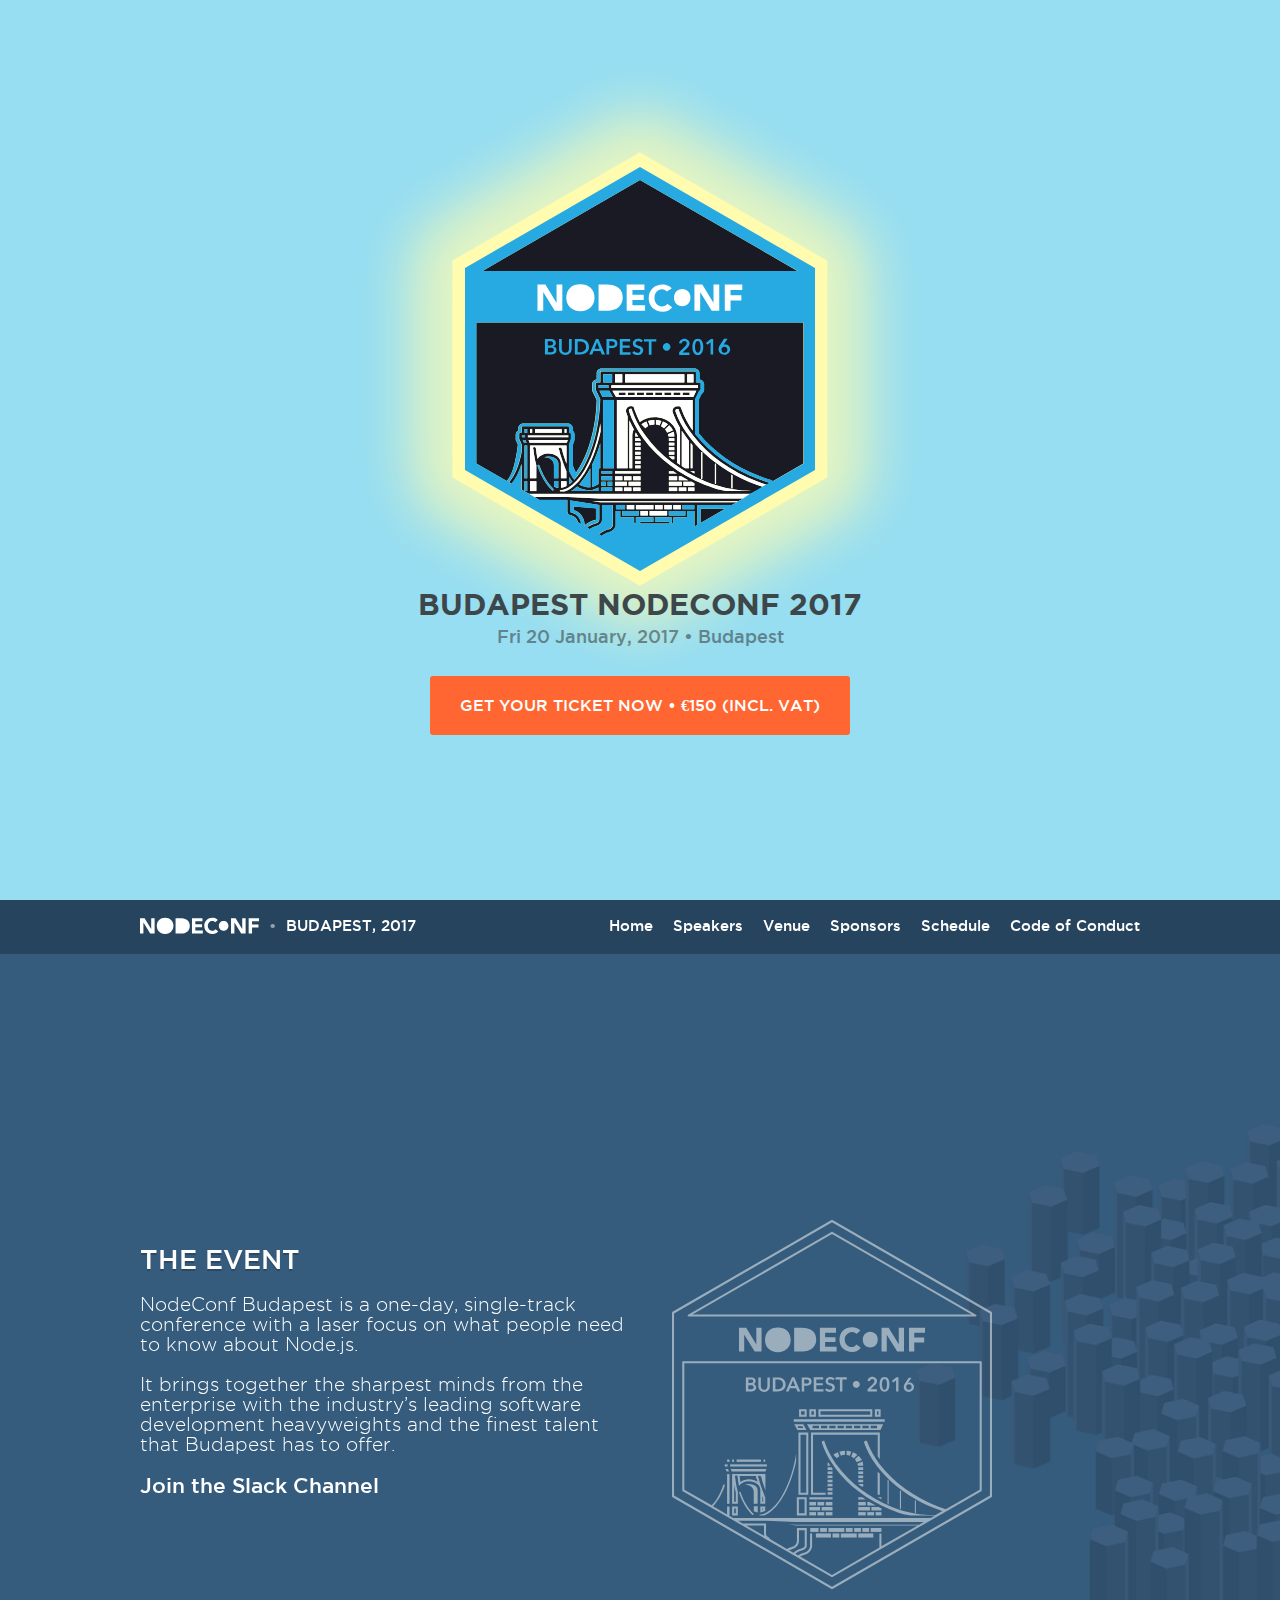
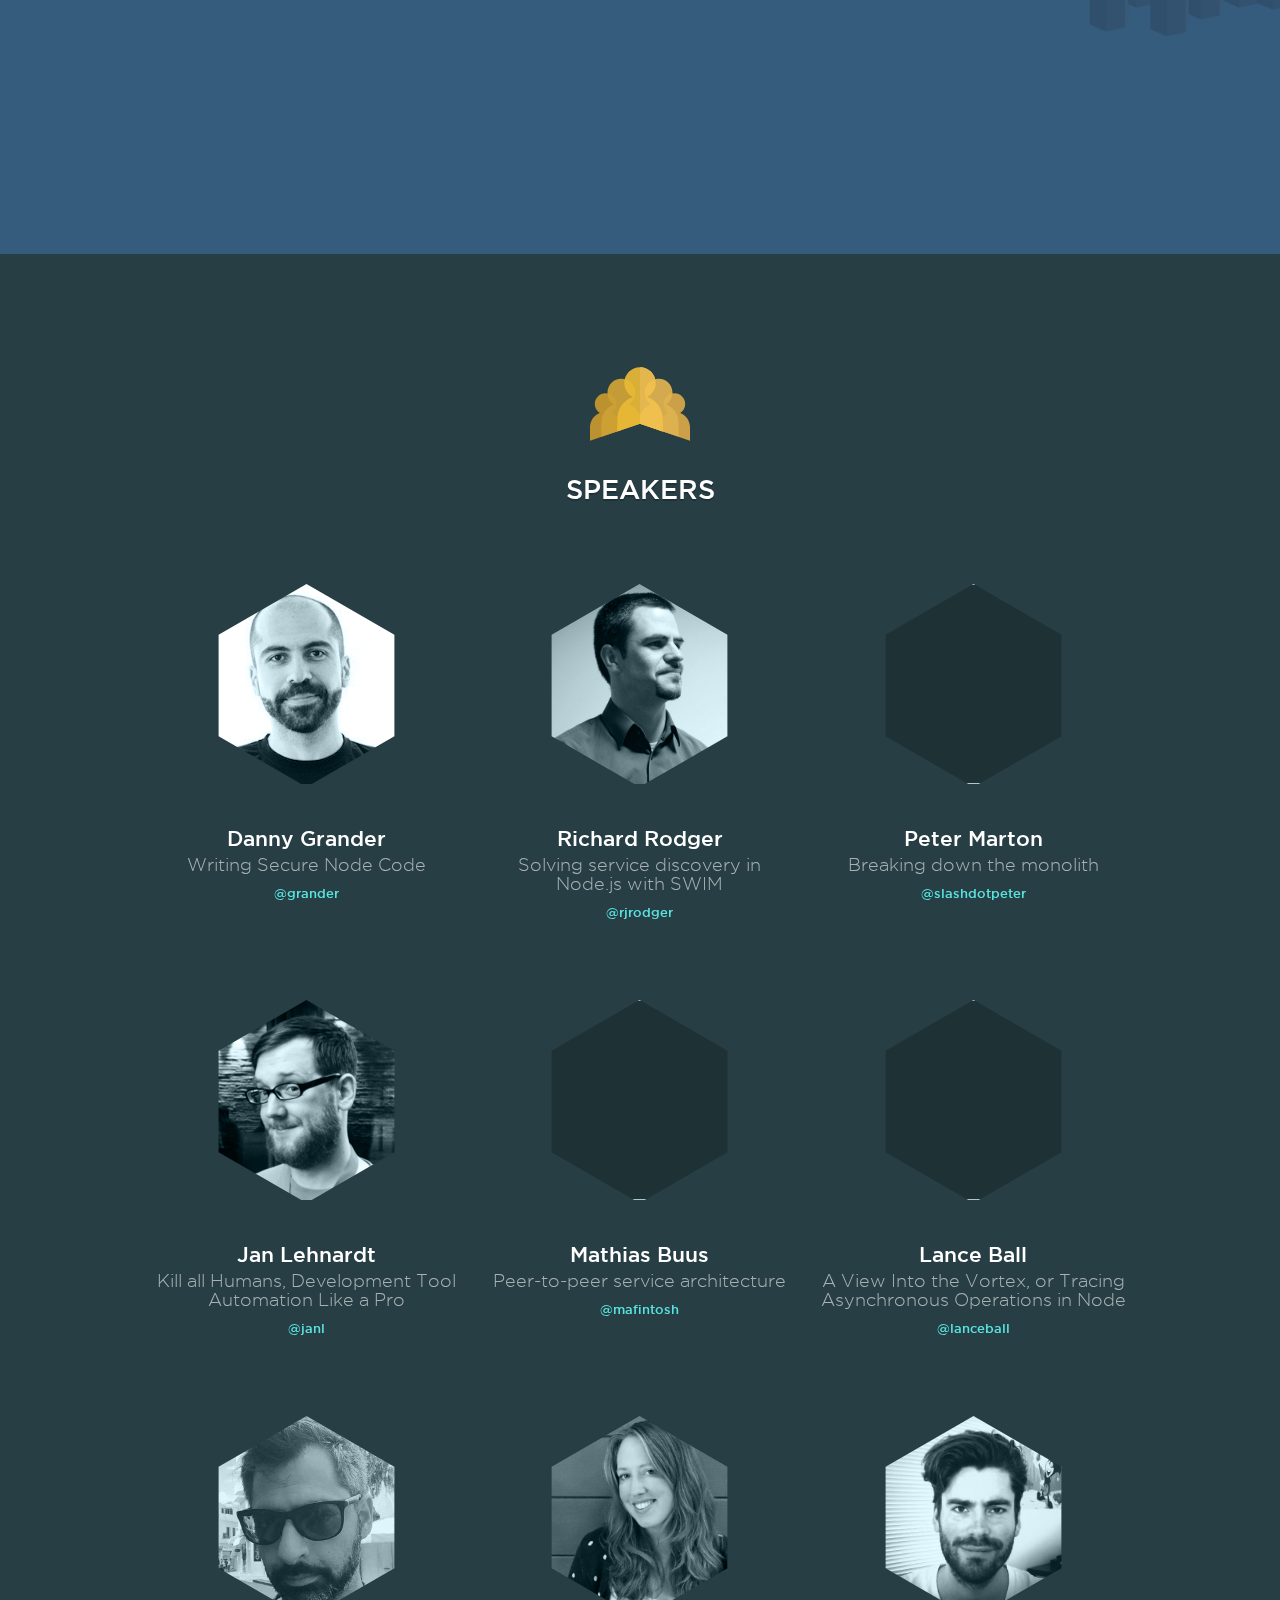
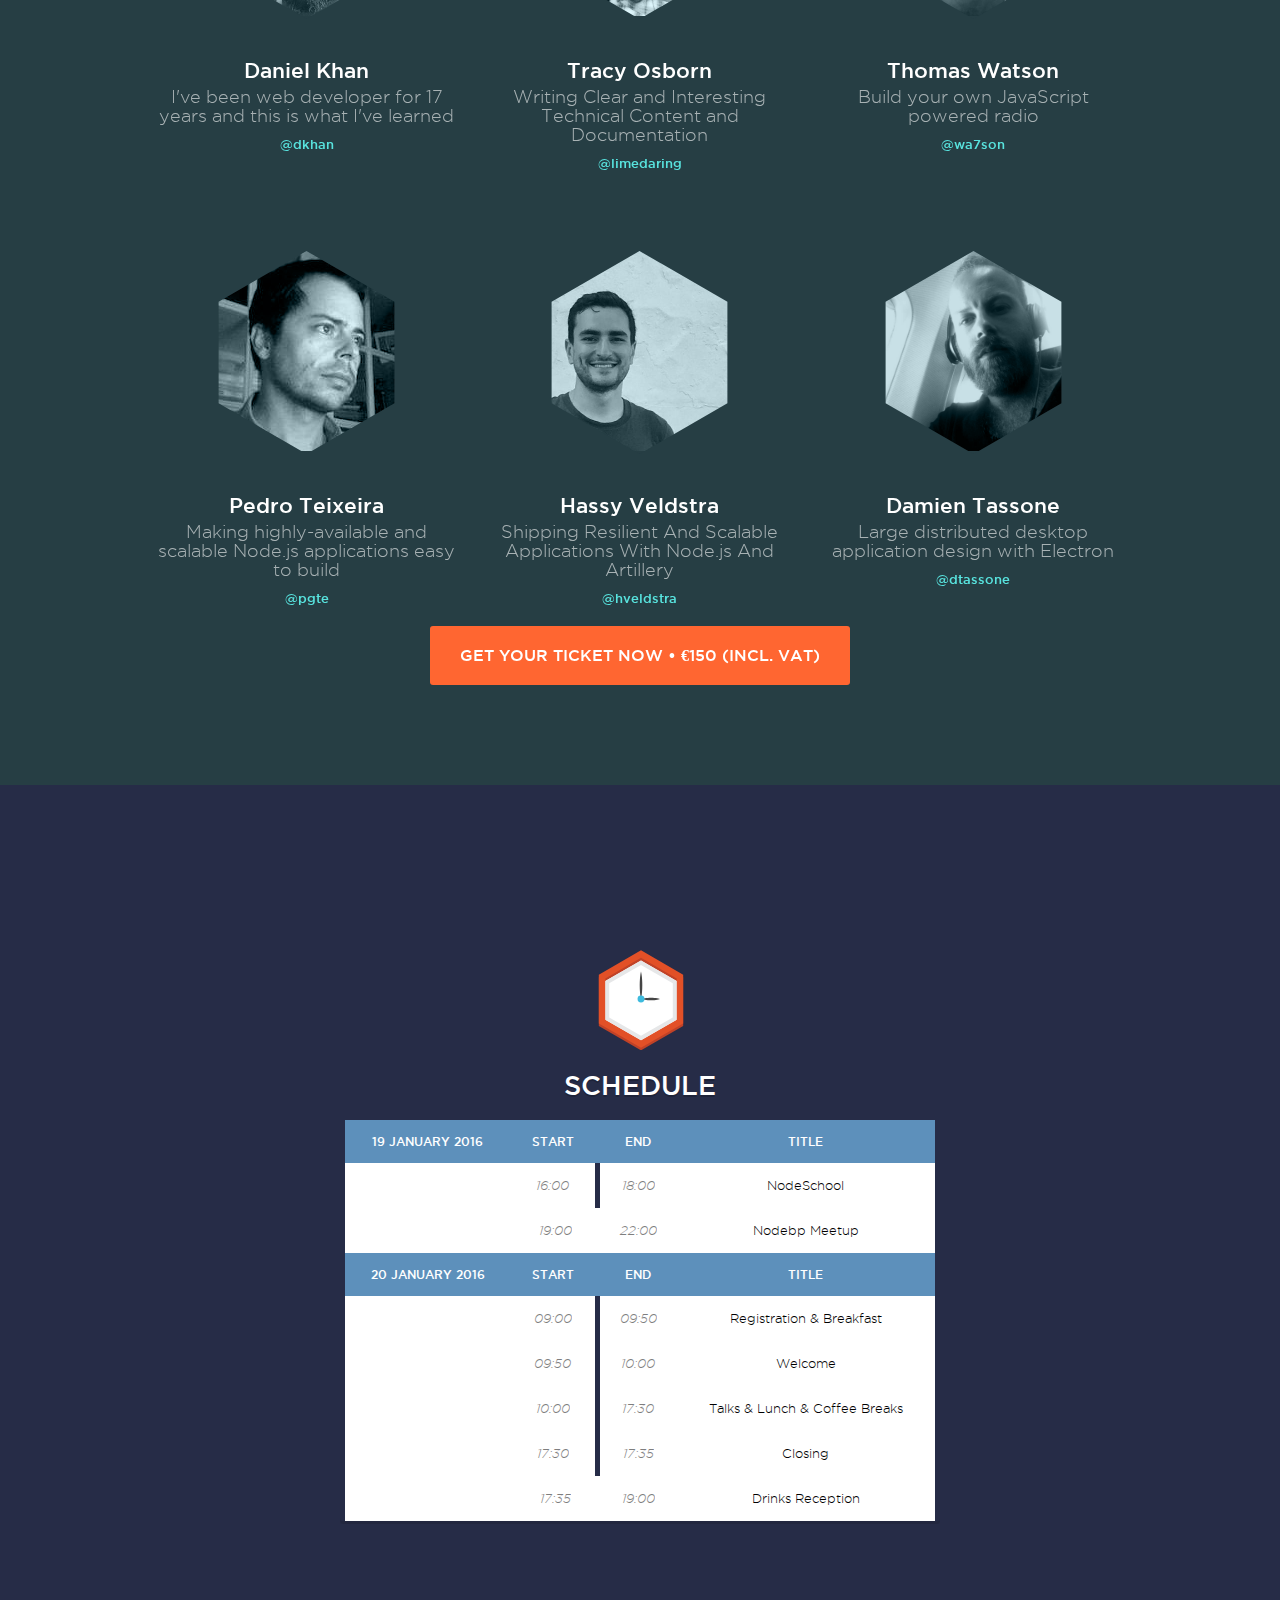
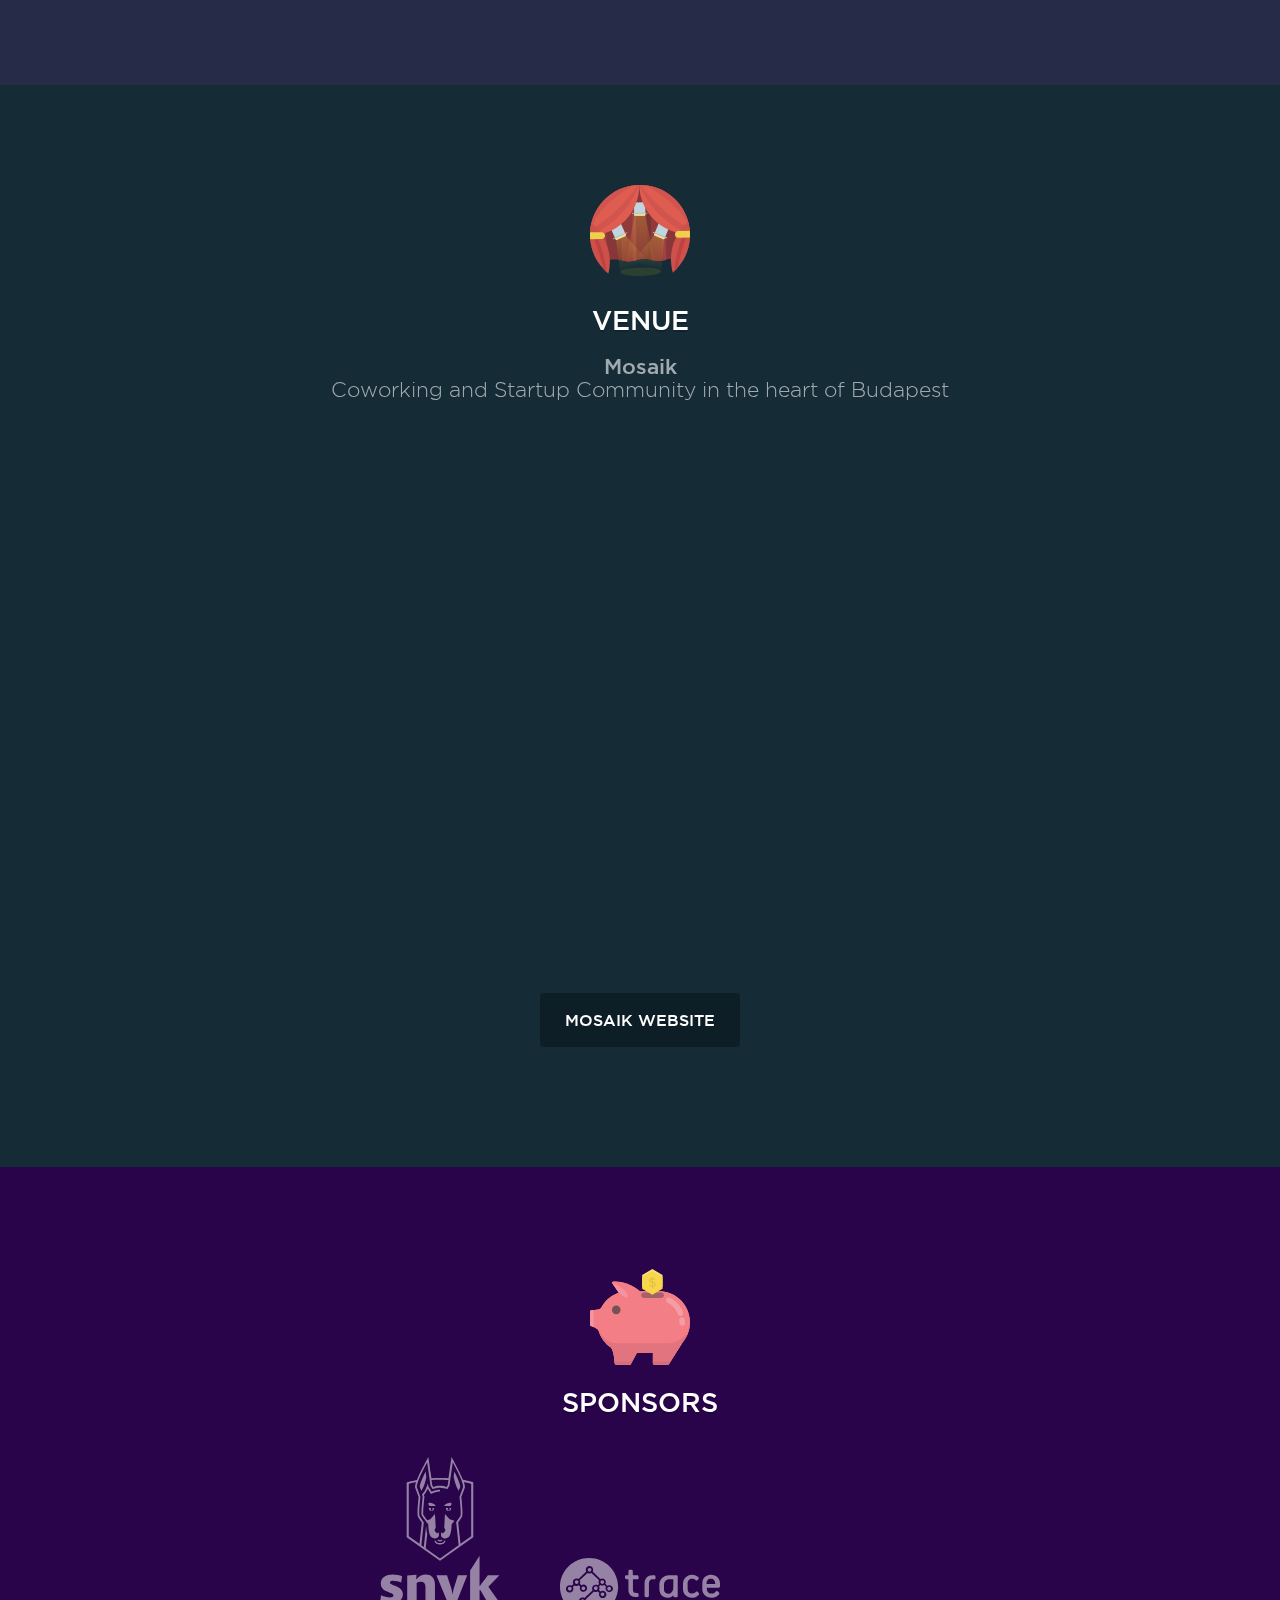
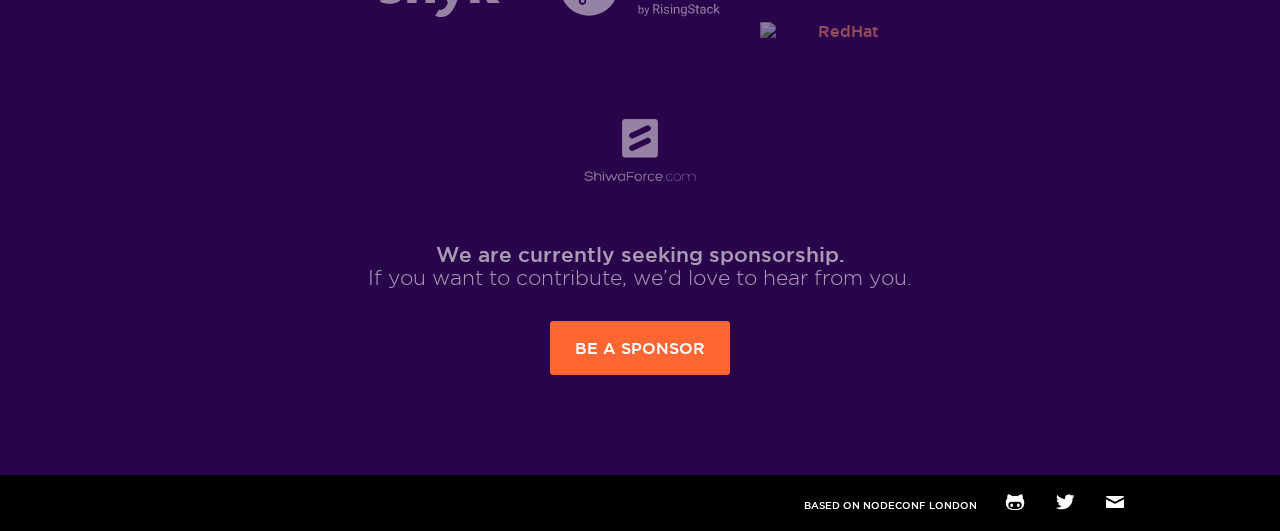
==== index.html @ 518232b5 "feat(layout): rearrange" ====
<!DOCTYPE html><html lang="en"><head><link type="text/css" href="/css/styles.css" rel="stylesheet"><meta charset="utf-8"><meta name="fragment" content="!"><meta http-equiv="X-UA-Compatible" content="IE=edge,chrome=1"><meta name="apple-mobile-web-app-capable" content="yes"><meta name="viewport" content="initial-scale=1, maximum-scale=1, user-scalable=no"><meta name="description" content="Your work happiness meter"><meta name="keywords" content="nodejs, javascript, node.js, node, js, budapest, digital, transformation, enterprise, community"><link rel="shortcut icon" href="/assets/icons/favicon.ico" type="image/png"><meta property="og:url" content="http://budapest.nodeconf.com"><meta property="og:type" content="website"><meta property="og:site_name" content="NodeConf Budapest 2017"><meta property="og:title" content="NodeConf Budapest 2017 - 20 January 2017"><meta property="og:description" content="NodeConf Budapest will bring together our industry's enterprise heavyweights, our subject experts and highlight the finest talent Budapest has to offer."><meta property="og:image:width" content="1200"><meta property="og:image:height" content="630"><link href="/assets/icons/iphone.png" rel="apple-touch-icon"><link sizes="76x76" href="/assets/icons/ipad.png" rel="apple-touch-icon"><link sizes="120x120" href="/assets/icons/iphone-retina.png" rel="apple-touch-icon"><link sizes="152x152" href="/assets/icons/ipad-retina.png" rel="apple-touch-icon"><link sizes="192x192" href="/assets/icons/android-hires.png" rel="shortcut icon"><link sizes="96x96" href="/assets/icons/android.png" rel="shortcut icon"><title>NodeConf Budapest 2017</title></head><body><section id="hero" full-height class="center"><div class="page-size"><a title="Nodeconf Logo" href="/" class="logo"><img src="/assets/logo/nodeconf_budapest.svg" class="day"></a><div class="content"><h1>Budapest NodeConf 2017</h1><h2 class="h5">Fri 20 January, 2017 &bull; Budapest</h2><a href="https://ti.to/risingstack/nodeconf-budapest" target="_blank" class="button primary large">Get your ticket now • €150 (incl. VAT)</a></div><div class="cloud cloud-01"></div><div class="cloud cloud-02"></div><div class="cloud cloud-03"></div><div class="scroll-pointer"></div></div></section><header data-header><div class="page-size"><a href="/" title="NodeConf Logo" class="logo"><img src="/assets/logo/nodeconf.svg" alt="NodeConf"><span>Budapest,&nbsp;2017</span></a><a data-touch-element data-navigation-toggle class="hamburger"><div class="inner"><span></span><span></span><span></span><span></span><span></span><span></span><span></span></div></a><ul data-navigation class="nav"><li><a href="/#hero">Home</a></li><li><a href="/#speakers">Speakers</a></li><li><a href="/#venue">Venue</a></li><li><a href="/#sponsors">Sponsors</a></li><li><a href="/#schedule">Schedule</a></li><li><a href="/code-of-conduct">Code of Conduct</a></li></ul></div></header><section id="event" full-height><div class="page-size"><div class="row"><div class="col-6 copy"><h2>The Event</h2><p class="large">NodeConf Budapest is a one-day, single-track conference with a laser focus on what people need to know about Node.js.
<br><br>
It brings together the sharpest minds from the enterprise with the industry’s leading software development heavyweights and the finest talent that Budapest has to offer.
</p><h4>Join the Slack Channel</h4><iframe frameBorder="0" width="100px" height="30px" src="https://nodeconfbp-slack.risingstack.com/iframe"></iframe></div><div class="col-6"><div class="illustration"></div></div></div></div></section><section id="speakers" full-height><div class="page-size"><img src="/assets/illustrations/speakers.svg" class="header-illustrator"><h2>Speakers</h2><ul class="speakers-list"><div class='row'><li class="col-4"><div class="avatar-wrap"><img src="assets/photos/speakers/danny_grander.jpg" class="avatar"></div><h4>Danny Grander</h4><h5>Writing Secure Node Code</h5><a href="https://www.twitter.com/grander" target="_blank" class="twitter-handle">@grander</a></li><li class="col-4"><div class="avatar-wrap"><img src="assets/photos/speakers/richard_rodger.jpg" class="avatar"></div><h4>Richard Rodger</h4><h5>Solving service discovery in Node.js with SWIM</h5><a href="https://www.twitter.com/rjrodger" target="_blank" class="twitter-handle">@rjrodger</a></li><li class="col-4"><div class="avatar-wrap"><img src="assets/photos/speakers/peter_marton.jpg" class="avatar"></div><h4>Peter Marton</h4><h5>Breaking down the monolith</h5><a href="https://www.twitter.com/slashdotpeter" target="_blank" class="twitter-handle">@slashdotpeter</a></li></div><div class='row'><li class="col-4"><div class="avatar-wrap"><img src="assets/photos/speakers/jan_lehnardt.jpg" class="avatar"></div><h4>Jan Lehnardt</h4><h5>Kill all Humans, Development Tool Automation Like a Pro</h5><a href="https://www.twitter.com/janl" target="_blank" class="twitter-handle">@janl</a></li><li class="col-4"><div class="avatar-wrap"><img src="assets/photos/speakers/mathias_buus.jpg" class="avatar"></div><h4>Mathias Buus</h4><h5>Peer-to-peer service architecture</h5><a href="https://www.twitter.com/mafintosh" target="_blank" class="twitter-handle">@mafintosh</a></li><li class="col-4"><div class="avatar-wrap"><img src="assets/photos/speakers/lance_ball.png" class="avatar"></div><h4>Lance Ball</h4><h5>A View Into the Vortex, or Tracing Asynchronous Operations in Node</h5><a href="https://www.twitter.com/lanceball" target="_blank" class="twitter-handle">@lanceball</a></li></div><div class='row'><li class="col-4"><div class="avatar-wrap"><img src="assets/photos/speakers/daniel_khan.jpeg" class="avatar"></div><h4>Daniel Khan</h4><h5>I've been web developer for 17 years and this is what I've learned</h5><a href="https://www.twitter.com/dkhan" target="_blank" class="twitter-handle">@dkhan</a></li><li class="col-4"><div class="avatar-wrap"><img src="assets/photos/speakers/tracy_osborn.jpg" class="avatar"></div><h4>Tracy Osborn</h4><h5>Writing Clear and Interesting Technical Content and Documentation</h5><a href="https://www.twitter.com/limedaring" target="_blank" class="twitter-handle">@limedaring</a></li><li class="col-4"><div class="avatar-wrap"><img src="assets/photos/speakers/thomas_watson.jpeg" class="avatar"></div><h4>Thomas Watson</h4><h5>Build your own JavaScript powered radio</h5><a href="https://www.twitter.com/wa7son" target="_blank" class="twitter-handle">@wa7son</a></li></div><div class='row'><li class="col-4"><div class="avatar-wrap"><img src="assets/photos/speakers/pedro_teixeira.jpeg" class="avatar"></div><h4>Pedro Teixeira</h4><h5>Making highly-available and scalable Node.js applications easy to build</h5><a href="https://www.twitter.com/pgte" target="_blank" class="twitter-handle">@pgte</a></li><li class="col-4"><div class="avatar-wrap"><img src="assets/photos/speakers/hassy_veldstra.jpeg" class="avatar"></div><h4>Hassy Veldstra</h4><h5>Shipping Resilient And Scalable Applications With Node.js And Artillery</h5><a href="https://www.twitter.com/hveldstra" target="_blank" class="twitter-handle">@hveldstra</a></li><li class="col-4"><div class="avatar-wrap"><img src="assets/photos/speakers/damien_tassone.jpeg" class="avatar"></div><h4>Damien Tassone</h4><h5>Large distributed desktop application design with Electron</h5><a href="https://www.twitter.com/dtassone" target="_blank" class="twitter-handle">@dtassone</a></li></ul><a href="https://ti.to/risingstack/nodeconf-budapest" target="_blank" class="button primary large">Get your ticket now • €150 (incl. VAT)</a></div></section><section id="schedule" full-height><div class="page-size"><img src="/assets/illustrations/schedule.svg" class="header-illustrator"><h2 class="center">Schedule</h2><table><thead><tr><th class="start">19 January 2016</th><th class="start">Start</th><th class="end">End</th><th class="title">Title</th></tr></thead><tbody><tr><td></td><td class="start">16:00</td><td class="end">18:00</td><td class="title">NodeSchool</td></tr><tr><td></td><td class="start">19:00</td><td class="end">22:00</td><td class="title">Nodebp Meetup</td></tr></tbody><thead><tr><th class="start">20 January 2016</th><th class="start">Start</th><th class="end">End</th><th class="title">Title</th></tr></thead><tbody><tr><td></td><td class="start">09:00</td><td class="end">09:50</td><td class="title">Registration & Breakfast</td></tr><tr><td></td><td class="start">09:50</td><td class="end">10:00</td><td class="title">Welcome</td></tr><tr><td></td><td class="start">10:00</td><td class="end">17:30</td><td class="title">Talks & Lunch & Coffee Breaks</td></tr><tr><td></td><td class="start">17:30</td><td class="end">17:35</td><td class="title">Closing</td></tr><tr><td></td><td class="start">17:35</td><td class="end">19:00</td><td class="title">Drinks Reception</td></tr></tbody></table></div></section><section id="venue" full-height><div class="page-size"><img src="/assets/illustrations/venue.svg" class="header-illustrator"><h2 class="center">Venue</h2><div class="row"><div class="col-8 off-2"><h4 class="center">Mosaik<div class="normal">Coworking and Startup Community in the heart of Budapest</div></h4><br><ul class="photos"><li class="main"><a href="http://mosaik.space" target="_blank" class="photo-venue photo-venue-01"></a></li><div class="row"><li class="col-4"><a href="http://mosaik.space" target="_blank" class="photo-venue photo-venue-02"></a></li><li class="col-4"><a href="http://mosaik.space" target="_blank" class="photo-venue photo-venue-03"></a></li><li class="col-4"><a href="http://mosaik.space" target="_blank" class="photo-venue photo-venue-04"></a></li></div></ul><div class="center"><a href="http://mosaik.space" target="_blank" class="button">Mosaik Website</a></div></div></div></div></section><section id="sponsors" full-height><div class="page-size"><img src="/assets/illustrations/sponsors.svg" class="header-illustrator"><h2>Sponsors</h2><div class="sponsors-row"><ul class="sponsors-list"><li><a href="http://www.snyk.io" target="_blank"><img src="/assets/logo/snyk-white.svg" alt="Snyk"></a></li><li><a href="https://trace.risingstack.com" target="_blank"><img src="/assets/logo/trace-white.svg" alt="Trace"></a></li><li><a href="https://redhat.com" target="_blank"><img src="/assets/logo/redhat-white.png" alt="RedHat"></a></li></ul></div><div class="sponsors-row"><ul class="sponsors-list"><li><a href="https://www.shiwaforce.com/en/" target="_blank"><img src="/assets/logo/shiwaforce.png" alt="ShiwaForce"></a></li></ul></div><h4 class="center">We are currently seeking sponsorship.<div class="normal">If you want to contribute, we’d love to hear from you.</div></h4><br><a href="mailto:gergely@risingstack.com?Subject=NodeConf%20Budapest%202017%20-%20Sponsorship" class="button center primary">Be a Sponsor</a></div></section><footer><div class="page-size"><ul class="links"><li><a href="https://github.com/tancredi/nodeconf-london-2016" alt="Fork on Github" target="_blank" class="fork-of-london">Based on NodeConf London</a></li><li><a href="https://github.com/risingstack/nodeconf-budapest-2017" alt="Fork on Github" target="_blank" class="contact-github"><i class="icon-github"></i><span>Fork Us</span></a></li><li><a href="https://twitter.com/nodeconfbp" alt="Twitter" target="_blank" class="contact-twitter"><i class="icon-twitter"></i><span>@nodeconfbp</span></a></li><li><a href="mailto:nodeconf@risingstack.com?Subject=NodeConf%20London%202017%20-%20Enquiry" alt="Email" target="_blank" class="contact-email"><i class="icon-mail"></i><span>Contact Us</span></a></li></ul></div></footer><script type="text/javascript" src="/js/index.js"></script><script type="text/javascript">(function(i,s,o,g,r,a,m){i['GoogleAnalyticsObject']=r;i[r]=i[r]||function(){
(i[r].q=i[r].q||[]).push(arguments)},i[r].l=1*new Date();a=s.createElement(o),
m=s.getElementsByTagName(o)[0];a.async=1;a.src=g;m.parentNode.insertBefore(a,m)
})(window,document,'script','//www.google-analytics.com/analytics.js','ga');

ga('create', 'UA-50415716-13', 'auto');
ga('send', 'pageview');</script></body></html>
---- css/styles.css ----
@font-face {
  font-family: 'icomoon';
  src: url("/fonts/icomoon.eot?ay7e1z");
  src: url("/fonts/icomoon.eot?ay7e1z#iefix") format('embedded-opentype'), url("/fonts/icomoon.ttf?ay7e1z") format('truetype'), url("/fonts/icomoon.woff?ay7e1z") format('woff'), url("/fonts/icomoon.svg?ay7e1z#icomoon") format('svg');
  font-weight: normal;
  font-style: normal;
}
@font-face {
  font-family: 'Gotham';
  src: url("../fonts/gotham-bold-webfont.eot");
  src: url("../fonts/gotham-bold-webfont.eot?#iefix") format('embedded-opentype'), url("../fonts/gotham-bold-webfont.woff2") format('woff2'), url("../fonts/gotham-bold-webfont.woff") format('woff'), url("../fonts/gotham-bold-webfont.ttf") format('truetype'), url("../fonts/gotham-bold-webfont.svg#gotham_boldregular") format('svg');
  font-weight: 900;
  font-style: normal;
}
@font-face {
  font-family: 'Gotham';
  src: url("../fonts/gotham-bold-italic-webfont.eot");
  src: url("../fonts/gotham-bold-italic-webfont.eot?#iefix") format('embedded-opentype'), url("../fonts/gotham-bold-italic-webfont.woff2") format('woff2'), url("../fonts/gotham-bold-italic-webfont.woff") format('woff'), url("../fonts/gotham-bold-italic-webfont.ttf") format('truetype'), url("../fonts/gotham-bold-italic-webfont.svg#gotham_bolditalic") format('svg');
  font-weight: 900;
  font-style: italic;
}
@font-face {
  font-family: 'Gotham';
  src: url("../fonts/gotham-medium-webfont.eot");
  src: url("../fonts/gotham-medium-webfont.eot?#iefix") format('embedded-opentype'), url("../fonts/gotham-medium-webfont.woff2") format('woff2'), url("../fonts/gotham-medium-webfont.woff") format('woff'), url("../fonts/gotham-medium-webfont.ttf") format('truetype'), url("../fonts/gotham-medium-webfont.svg#gotham_mediumregular") format('svg');
  font-weight: 700;
  font-style: normal;
}
@font-face {
  font-family: 'Gotham';
  src: url("../fonts/gotham-medium-italic-webfont.eot");
  src: url("../fonts/gotham-medium-italic-webfont.eot?#iefix") format('embedded-opentype'), url("../fonts/gotham-medium-italic-webfont.woff2") format('woff2'), url("../fonts/gotham-medium-italic-webfont.woff") format('woff'), url("../fonts/gotham-medium-italic-webfont.ttf") format('truetype'), url("../fonts/gotham-medium-italic-webfont.svg#gotham_mediumitalic") format('svg');
  font-weight: 700;
  font-style: italic;
}
@font-face {
  font-family: 'Gotham';
  src: url("../fonts/gotham-light-webfont.eot");
  src: url("../fonts/gotham-light-webfont.eot?#iefix") format('embedded-opentype'), url("../fonts/gotham-light-webfont.woff2") format('woff2'), url("../fonts/gotham-light-webfont.woff") format('woff'), url("../fonts/gotham-light-webfont.ttf") format('truetype'), url("../fonts/gotham-light-webfont.svg#gotham_lightregular") format('svg');
  font-weight: 400;
  font-style: normal;
}
@font-face {
  font-family: 'Gotham';
  src: url("../fonts/gotham-light-italic-webfont.eot");
  src: url("../fonts/gotham-light-italic-webfont.eot?#iefix") format('embedded-opentype'), url("../fonts/gotham-light-italic-webfont.woff2") format('woff2'), url("../fonts/gotham-light-italic-webfont.woff") format('woff'), url("../fonts/gotham-light-italic-webfont.ttf") format('truetype'), url("../fonts/gotham-light-italic-webfont.svg#gotham_lightitalic") format('svg');
  font-weight: 400;
  font-style: italic;
}
@font-face {
  font-family: 'Gotham';
  src: url("../fonts/gotham-thin-webfont.eot");
  src: url("../fonts/gotham-thin-webfont.eot?#iefix") format('embedded-opentype'), url("../fonts/gotham-thin-webfont.woff2") format('woff2'), url("../fonts/gotham-thin-webfont.woff") format('woff'), url("../fonts/gotham-thin-webfont.ttf") format('truetype'), url("../fonts/gotham-thin-webfont.svg#gotham_thinregular") format('svg');
  font-weight: 100;
  font-style: normal;
}
@font-face {
  font-family: 'Gotham';
  src: url("../fonts/gotham-thin-italic-webfont.eot");
  src: url("../fonts/gotham-thin-italic-webfont.eot?#iefix") format('embedded-opentype'), url("../fonts/gotham-thin-italic-webfont.woff2") format('woff2'), url("../fonts/gotham-thin-italic-webfont.woff") format('woff'), url("../fonts/gotham-thin-italic-webfont.ttf") format('truetype'), url("../fonts/gotham-thin-italic-webfont.svg#gotham_thinitalic") format('svg');
  font-weight: 100;
  font-style: italic;
}
body {
  -webkit-font-smoothing: antialiased;
  -moz-osx-font-smoothing: grayscale;
  font-family: 'Gotham';
  font-size: 16px;
  color: #fff;
}
a {
  -webkit-tap-highlight-color: rgba(0,0,0,0);
  -webkit-tap-highlight-color: transparent;
}
a {
  color: #ff936e;
  font-weight: bold;
  text-decoration: none;
  cursor: pointer;
}
a img {
  border: 0;
}
.hex-badge {
  padding: 5px 10px;
  background: #264259;
  position: absolute;
  margin: -11px 0;
  left: 50%;
  -webkit-transform: translateX(-50%);
  -moz-transform: translateX(-50%);
  -o-transform: translateX(-50%);
  -ms-transform: translateX(-50%);
  transform: translateX(-50%);
  z-index: 8;
  top: 0;
  bottom: auto;
  font-size: 13px;
}
.hex-badge:before,
.hex-badge:after {
  content: '';
  margin: 0;
  position: absolute;
  opacity: 1;
  -ms-filter: none;
  filter: none;
}
.hex-badge:before {
  margin-top: -11px;
  right: 100%;
  top: 50%;
  border: 11px solid transparent;
  border-right-color: #264259;
}
.hex-badge:after {
  margin-top: -11px;
  left: 100%;
  top: 50%;
  border: 11px solid transparent;
  border-left-color: #264259;
}
.hex-badge.bottom {
  bottom: 0;
  top: auto;
}
.left {
  float: left;
}
.right {
  float: right;
}
.center {
  text-align: center;
}
.light {
  font-weight: light;
}
.normal {
  font-weight: normal;
}
.header-illustrator {
  max-width: 100px;
  margin: auto;
  display: block;
  margin-bottom: 20px;
}
h1,
.h1,
h2,
.h2,
h3,
.h3 {
  text-shadow: rgba(0,0,0,0.2) 0 2px 0;
}
h1,
.h1,
h2,
.h2,
h3,
.h3,
h4,
.h4,
h5,
.h5,
h6,
.h6 {
  color: #fff;
}
h1,
.h1,
h2,
.h2 {
  margin-bottom: 20px;
  margin-top: 0;
}
h1:last-child,
.h1:last-child,
h2:last-child,
.h2:last-child {
  margin-bottom: 0;
}
h3,
.h3,
h4,
.h4 {
  margin-bottom: 15px;
  margin-top: 0;
}
h3:last-child,
.h3:last-child,
h4:last-child,
.h4:last-child {
  margin-bottom: 0;
}
h5,
.h5,
h6,
.h6 {
  margin-bottom: 10px;
  margin-top: 0;
}
h5:last-child,
.h5:last-child,
h6:last-child,
.h6:last-child {
  margin-bottom: 0;
}
h1,
.h1,
h2,
.h2 {
  text-transform: uppercase;
}
h3,
.h3,
h4,
.h4,
h5,
.h5,
h6,
.h6 {
  text-transform: none;
  opacity: 0.6;
  -ms-filter: "progid:DXImageTransform.Microsoft.Alpha(Opacity=60)";
  filter: alpha(opacity=60);
}
h1,
.h1 {
  font-size: 30px;
}
h2,
.h2 {
  font-size: 27px;
}
h3,
.h3 {
  font-size: 24px;
}
h4,
.h4 {
  font-size: 21px;
}
h5,
.h5 {
  font-size: 18px;
}
h6,
.h6 {
  font-size: 15px;
}
hr {
  margin-bottom: 40px;
  margin-top: 0;
  margin-top: 40px;
  height: 0;
  border: 0;
  border-top: 1px dashed #fff;
  opacity: 0.2;
  -ms-filter: "progid:DXImageTransform.Microsoft.Alpha(Opacity=20)";
  filter: alpha(opacity=20);
}
hr:last-child {
  margin-bottom: 0;
}
p,
ol,
ul,
blockquote {
  margin-bottom: 20px;
  margin-top: 0;
}
p:last-child,
ol:last-child,
ul:last-child,
blockquote:last-child {
  margin-bottom: 0;
}
p.large {
  font-size: 19px;
}
p.small {
  font-size: 19px;
}
html,
body {
  margin: 0;
  padding: 0;
}
section {
  background: #355c7d;
  max-width: 100%;
  overflow: hidden;
}
section .page-size {
  padding-top: 100px;
  padding-bottom: 100px;
}
@media (max-width: 600px) {
  section .page-size {
    padding: 50px 20px;
    text-align: center;
  }
}
section.warning {
  -webkit-box-shadow: rgba(0,0,0,0.1) 0 3px 0 0;
  box-shadow: rgba(0,0,0,0.1) 0 3px 0 0;
  background-color: #f1c309;
  padding: 30px;
  text-align: center;
  position: relative;
  z-index: 1;
}
section.warning:before {
  background-image: url("/assets/illustrations/warning.svg");
  -webkit-background-size: cover;
  -moz-background-size: cover;
  background-size: cover;
  display: inline-block;
  content: '';
  width: 25px;
  height: 25px;
  margin: -5px 5px -5px 0;
}
section.warning h1,
section.warning h2,
section.warning h3,
section.warning h4,
section.warning h5,
section.warning h6 {
  opacity: 1;
  -ms-filter: none;
  filter: none;
  display: inline-block;
  text-shadow: rgba(0,0,0,0.1) 0 1px 0;
}
.page-size {
  max-width: 1000px;
  margin: auto;
}
@media (max-width: 600px) {
  body {
    padding-top: 54px;
  }
}
body.fix-header header {
  position: fixed;
  left: 0;
  top: 0;
  width: 100%;
}
header {
  zoom: 1;
  background: #26445d;
  padding: 17px 0;
  font-size: 15px;
  z-index: 999;
}
header:before,
header:after {
  content: "";
  display: table;
}
header:after {
  clear: both;
}
header a.logo {
  display: block;
  float: left;
}
header a.logo span {
  text-transform: uppercase;
  position: relative;
  top: -3px;
}
header a.logo span:before {
  content: '\2022';
  margin: 0 10px;
  opacity: 0.5;
  -ms-filter: "progid:DXImageTransform.Microsoft.Alpha(Opacity=50)";
  filter: alpha(opacity=50);
}
header a.logo img {
  height: 17px;
}
header .hamburger {
  border-radius: 3px;
  background: #4476a1;
  position: absolute;
  right: 10px;
  top: 10px;
  width: 34px;
  height: 34px;
  display: none;
}
header .hamburger .inner {
  width: 20.400000000000002px;
  height: 15.3px;
  position: relative;
  -webkit-transform: rotate(0deg);
  -moz-transform: rotate(0deg);
  -o-transform: rotate(0deg);
  -ms-transform: rotate(0deg);
  transform: rotate(0deg);
  -webkit-transition: 0.5s ease-in-out;
  -moz-transition: 0.5s ease-in-out;
  -o-transition: 0.5s ease-in-out;
  -ms-transition: 0.5s ease-in-out;
  transition: 0.5s ease-in-out;
  cursor: pointer;
  position: absolute;
  left: 50%;
  top: 50%;
  -webkit-transform: translate(-50%, -50%);
  -moz-transform: translate(-50%, -50%);
  -o-transform: translate(-50%, -50%);
  -ms-transform: translate(-50%, -50%);
  transform: translate(-50%, -50%);
}
header .hamburger .inner span {
  display: block;
  position: absolute;
  height: 3.06px;
  width: 50%;
  background: #fff;
  opacity: 1;
  -ms-filter: none;
  filter: none;
  -webkit-transform: rotate(0deg);
  -moz-transform: rotate(0deg);
  -o-transform: rotate(0deg);
  -ms-transform: rotate(0deg);
  transform: rotate(0deg);
  -webkit-transition: 0.25s ease-in-out;
  -moz-transition: 0.25s ease-in-out;
  -o-transition: 0.25s ease-in-out;
  -ms-transition: 0.25s ease-in-out;
  transition: 0.25s ease-in-out;
}
header .hamburger .inner span:nth-child(even) {
  border-radius: 0 3.06px 3.06px 0;
  left: 50%;
}
header .hamburger .inner span:nth-child(odd) {
  border-radius: 3.06px 0 0 3.06px;
  left: 0;
}
header .hamburger .inner span:nth-child(1),
header .hamburger .inner span:nth-child(2) {
  top: 0;
}
header .hamburger .inner span:nth-child(3),
header .hamburger .inner span:nth-child(4) {
  top: 6.12px;
}
header .hamburger .inner span:nth-child(5),
header .hamburger .inner span:nth-child(6) {
  top: 12.24px;
}
header.open .hamburger .inner span:nth-child(1),
header.open .hamburger .inner span:nth-child(6) {
  -webkit-transform: rotate(45deg);
  -moz-transform: rotate(45deg);
  -o-transform: rotate(45deg);
  -ms-transform: rotate(45deg);
  transform: rotate(45deg);
}
header.open .hamburger .inner span:nth-child(2),
header.open .hamburger .inner span:nth-child(5) {
  -webkit-transform: rotate(-45deg);
  -moz-transform: rotate(-45deg);
  -o-transform: rotate(-45deg);
  -ms-transform: rotate(-45deg);
  transform: rotate(-45deg);
}
header.open .hamburger .inner span:nth-child(1) {
  left: 1.7px;
  top: 2.38px;
}
header.open .hamburger .inner span:nth-child(2) {
  left: calc(50% - 1.7px);
  top: 2.38px;
}
header.open .hamburger .inner span:nth-child(3) {
  left: -50%;
  opacity: 0;
  -ms-filter: "progid:DXImageTransform.Microsoft.Alpha(Opacity=0)";
  filter: alpha(opacity=0);
}
header.open .hamburger .inner span:nth-child(4) {
  left: 100%;
  opacity: 0;
  -ms-filter: "progid:DXImageTransform.Microsoft.Alpha(Opacity=0)";
  filter: alpha(opacity=0);
}
header.open .hamburger .inner span:nth-child(5) {
  left: 1.7px;
  top: 9.860000000000001px;
}
header.open .hamburger .inner span:nth-child(6) {
  left: calc(50% - 1.7px);
  top: 9.860000000000001px;
}
header a {
  color: #fff;
}
header ul {
  margin-left: 0;
  margin-right: 0;
  padding: 0;
  list-style: none;
  float: right;
}
header ul li {
  display: inline-block;
  margin-left: 20px;
}
header ul a {
  -webkit-transition: color 0.2s;
  -moz-transition: color 0.2s;
  -o-transition: color 0.2s;
  -ms-transition: color 0.2s;
  transition: color 0.2s;
}
@media (min-width: 600px) {
  header ul a:hover {
    color: #ff6631;
  }
  header ul a.active {
    color: rgba(255,255,255,0.3);
  }
}
@media (max-width: 600px) {
  header {
    position: fixed;
    left: 0;
    top: 0;
    text-align: center;
    z-index: 9;
    width: 100%;
  }
  header a.logo span {
    padding: 5px 10px;
    background: #264259;
    position: absolute;
    margin: -11px 0;
    left: 50%;
    -webkit-transform: translateX(-50%);
    -moz-transform: translateX(-50%);
    -o-transform: translateX(-50%);
    -ms-transform: translateX(-50%);
    transform: translateX(-50%);
    z-index: 8;
    bottom: 0;
    top: auto;
    font-size: 12px;
  }
  header a.logo span:before,
  header a.logo span:after {
    content: '';
    margin: 0;
    position: absolute;
    opacity: 1;
    -ms-filter: none;
    filter: none;
  }
  header a.logo span:before {
    margin-top: -11px;
    right: 100%;
    top: 50%;
    border: 11px solid transparent;
    border-right-color: #264259;
  }
  header a.logo span:after {
    margin-top: -11px;
    left: 100%;
    top: 50%;
    border: 11px solid transparent;
    border-left-color: #264259;
  }
  header .hamburger {
    display: block;
  }
  header a.logo {
    float: none;
    margin: 0;
    display: inline-block;
  }
  header .nav {
    float: none;
    position: fixed;
    right: 100%;
    top: 54px;
    width: 100%;
    height: 100%;
    -webkit-transform: translateX(0);
    -moz-transform: translateX(0);
    -o-transform: translateX(0);
    -ms-transform: translateX(0);
    transform: translateX(0);
    -webkit-transition: -webkit-transform 0.2s;
    -moz-transition: -moz-transform 0.2s;
    -o-transition: -o-transform 0.2s;
    -ms-transition: -ms-transform 0.2s;
    transition: transform 0.2s;
    background: #355c7d;
    overflow: visible;
  }
  header .nav.dragging,
  header .nav.open {
    -webkit-box-shadow: rgba(0,0,0,0.3) 2px 0 3px 0;
    box-shadow: rgba(0,0,0,0.3) 2px 0 3px 0;
  }
  header .nav.dragging {
    -webkit-transition: none;
    -moz-transition: none;
    -o-transition: none;
    -ms-transition: none;
    transition: none;
  }
  header .nav li {
    display: block;
    margin: 0;
    position: relative;
    z-index: 9;
  }
  header .nav li a {
    display: block;
    text-align: center;
    padding: 15px;
    border-bottom: 1px solid rgba(0,0,0,0.2);
    -webkit-box-shadow: rgba(255,255,255,0.05) 0 1px 0 0;
    box-shadow: rgba(255,255,255,0.05) 0 1px 0 0;
    -webkit-transition: background 0.2s;
    -moz-transition: background 0.2s;
    -o-transition: background 0.2s;
    -ms-transition: background 0.2s;
    transition: background 0.2s;
    background: rgba(68,118,161,0);
  }
  header .nav li a:active {
    background: #4476a1;
  }
  header .nav li:last-child a {
    -webkit-box-shadow: none;
    box-shadow: none;
  }
  header.open .nav {
    -webkit-transform: translateX(100%);
    -moz-transform: translateX(100%);
    -o-transform: translateX(100%);
    -ms-transform: translateX(100%);
    transform: translateX(100%);
  }
}
footer {
  background: #000;
  color: #fff;
  text-align: right;
}
footer ul {
  margin-left: 0;
  margin-right: 0;
  padding: 0;
  list-style: none;
}
footer ul li {
  display: inline-block;
}
footer ul li a {
  display: inline-block;
  color: #fff;
  line-height: 50px;
  width: 50px;
  text-align: center;
  font-size: 20px;
  text-transform: uppercase;
  -webkit-transition: background-color 0.2s;
  -moz-transition: background-color 0.2s;
  -o-transition: background-color 0.2s;
  -ms-transition: background-color 0.2s;
  transition: background-color 0.2s;
}
footer ul li a span {
  display: none;
}
footer ul li a i {
  top: 2px;
  position: relative;
}
footer ul li a.contact-email {
  background-color: rgba(240,117,36,0);
}
footer ul li a.contact-email:hover {
  background-color: #f07524;
}
@media (max-width: 600px) {
  footer ul li a.contact-email {
    background-color: #f07524;
  }
}
footer ul li a.contact-twitter {
  background-color: rgba(123,198,250,0);
}
footer ul li a.contact-twitter:hover {
  background-color: #7bc6fa;
}
@media (max-width: 600px) {
  footer ul li a.contact-twitter {
    background-color: #7bc6fa;
  }
}
footer ul li a.contact-github {
  background-color: rgba(51,51,51,0);
}
footer ul li a.contact-github:hover {
  background-color: #333;
}
@media (max-width: 600px) {
  footer ul li a.contact-github {
    background-color: #333;
  }
}
footer ul li a.fork-of-london {
  font-size: 10px;
  width: 200px;
}
@media (max-width: 600px) {
  footer ul li {
    display: block;
  }
  footer ul li a {
    display: block;
    text-align: center;
    line-height: 40px;
    width: auto;
    font-size: 13px;
  }
  footer ul li a i {
    margin-right: 10px;
  }
  footer ul li a span {
    display: inline-block;
  }
}
@-moz-keyframes float {
  0% {
    -webkit-transform: translate3d(0, 10px, 0);
    -moz-transform: translate3d(0, 10px, 0);
    -o-transform: translate3d(0, 10px, 0);
    -ms-transform: translate3d(0, 10px, 0);
    transform: translate3d(0, 10px, 0);
  }
  100% {
    -webkit-transform: translate3d(0, -10px, 0);
    -moz-transform: translate3d(0, -10px, 0);
    -o-transform: translate3d(0, -10px, 0);
    -ms-transform: translate3d(0, -10px, 0);
    transform: translate3d(0, -10px, 0);
  }
}
@-webkit-keyframes float {
  0% {
    -webkit-transform: translate3d(0, 10px, 0);
    -moz-transform: translate3d(0, 10px, 0);
    -o-transform: translate3d(0, 10px, 0);
    -ms-transform: translate3d(0, 10px, 0);
    transform: translate3d(0, 10px, 0);
  }
  100% {
    -webkit-transform: translate3d(0, -10px, 0);
    -moz-transform: translate3d(0, -10px, 0);
    -o-transform: translate3d(0, -10px, 0);
    -ms-transform: translate3d(0, -10px, 0);
    transform: translate3d(0, -10px, 0);
  }
}
@-o-keyframes float {
  0% {
    -webkit-transform: translate3d(0, 10px, 0);
    -moz-transform: translate3d(0, 10px, 0);
    -o-transform: translate3d(0, 10px, 0);
    -ms-transform: translate3d(0, 10px, 0);
    transform: translate3d(0, 10px, 0);
  }
  100% {
    -webkit-transform: translate3d(0, -10px, 0);
    -moz-transform: translate3d(0, -10px, 0);
    -o-transform: translate3d(0, -10px, 0);
    -ms-transform: translate3d(0, -10px, 0);
    transform: translate3d(0, -10px, 0);
  }
}
@keyframes float {
  0% {
    -webkit-transform: translate3d(0, 10px, 0);
    -moz-transform: translate3d(0, 10px, 0);
    -o-transform: translate3d(0, 10px, 0);
    -ms-transform: translate3d(0, 10px, 0);
    transform: translate3d(0, 10px, 0);
  }
  100% {
    -webkit-transform: translate3d(0, -10px, 0);
    -moz-transform: translate3d(0, -10px, 0);
    -o-transform: translate3d(0, -10px, 0);
    -ms-transform: translate3d(0, -10px, 0);
    transform: translate3d(0, -10px, 0);
  }
}
@-moz-keyframes cloud {
  0% {
    -webkit-transform: translate3d(-600px, 0, 0);
    -moz-transform: translate3d(-600px, 0, 0);
    -o-transform: translate3d(-600px, 0, 0);
    -ms-transform: translate3d(-600px, 0, 0);
    transform: translate3d(-600px, 0, 0);
  }
  100% {
    -webkit-transform: translate3d(100%, 0, 0);
    -moz-transform: translate3d(100%, 0, 0);
    -o-transform: translate3d(100%, 0, 0);
    -ms-transform: translate3d(100%, 0, 0);
    transform: translate3d(100%, 0, 0);
  }
}
@-webkit-keyframes cloud {
  0% {
    -webkit-transform: translate3d(-600px, 0, 0);
    -moz-transform: translate3d(-600px, 0, 0);
    -o-transform: translate3d(-600px, 0, 0);
    -ms-transform: translate3d(-600px, 0, 0);
    transform: translate3d(-600px, 0, 0);
  }
  100% {
    -webkit-transform: translate3d(100%, 0, 0);
    -moz-transform: translate3d(100%, 0, 0);
    -o-transform: translate3d(100%, 0, 0);
    -ms-transform: translate3d(100%, 0, 0);
    transform: translate3d(100%, 0, 0);
  }
}
@-o-keyframes cloud {
  0% {
    -webkit-transform: translate3d(-600px, 0, 0);
    -moz-transform: translate3d(-600px, 0, 0);
    -o-transform: translate3d(-600px, 0, 0);
    -ms-transform: translate3d(-600px, 0, 0);
    transform: translate3d(-600px, 0, 0);
  }
  100% {
    -webkit-transform: translate3d(100%, 0, 0);
    -moz-transform: translate3d(100%, 0, 0);
    -o-transform: translate3d(100%, 0, 0);
    -ms-transform: translate3d(100%, 0, 0);
    transform: translate3d(100%, 0, 0);
  }
}
@keyframes cloud {
  0% {
    -webkit-transform: translate3d(-600px, 0, 0);
    -moz-transform: translate3d(-600px, 0, 0);
    -o-transform: translate3d(-600px, 0, 0);
    -ms-transform: translate3d(-600px, 0, 0);
    transform: translate3d(-600px, 0, 0);
  }
  100% {
    -webkit-transform: translate3d(100%, 0, 0);
    -moz-transform: translate3d(100%, 0, 0);
    -o-transform: translate3d(100%, 0, 0);
    -ms-transform: translate3d(100%, 0, 0);
    transform: translate3d(100%, 0, 0);
  }
}
@-moz-keyframes float-scroll-pointer {
  0% {
    -webkit-transform: translate3d(-50%, -5px, 0);
    -moz-transform: translate3d(-50%, -5px, 0);
    -o-transform: translate3d(-50%, -5px, 0);
    -ms-transform: translate3d(-50%, -5px, 0);
    transform: translate3d(-50%, -5px, 0);
  }
  100% {
    -webkit-transform: translate3d(-50%, 5px, 0);
    -moz-transform: translate3d(-50%, 5px, 0);
    -o-transform: translate3d(-50%, 5px, 0);
    -ms-transform: translate3d(-50%, 5px, 0);
    transform: translate3d(-50%, 5px, 0);
  }
}
@-webkit-keyframes float-scroll-pointer {
  0% {
    -webkit-transform: translate3d(-50%, -5px, 0);
    -moz-transform: translate3d(-50%, -5px, 0);
    -o-transform: translate3d(-50%, -5px, 0);
    -ms-transform: translate3d(-50%, -5px, 0);
    transform: translate3d(-50%, -5px, 0);
  }
  100% {
    -webkit-transform: translate3d(-50%, 5px, 0);
    -moz-transform: translate3d(-50%, 5px, 0);
    -o-transform: translate3d(-50%, 5px, 0);
    -ms-transform: translate3d(-50%, 5px, 0);
    transform: translate3d(-50%, 5px, 0);
  }
}
@-o-keyframes float-scroll-pointer {
  0% {
    -webkit-transform: translate3d(-50%, -5px, 0);
    -moz-transform: translate3d(-50%, -5px, 0);
    -o-transform: translate3d(-50%, -5px, 0);
    -ms-transform: translate3d(-50%, -5px, 0);
    transform: translate3d(-50%, -5px, 0);
  }
  100% {
    -webkit-transform: translate3d(-50%, 5px, 0);
    -moz-transform: translate3d(-50%, 5px, 0);
    -o-transform: translate3d(-50%, 5px, 0);
    -ms-transform: translate3d(-50%, 5px, 0);
    transform: translate3d(-50%, 5px, 0);
  }
}
@keyframes float-scroll-pointer {
  0% {
    -webkit-transform: translate3d(-50%, -5px, 0);
    -moz-transform: translate3d(-50%, -5px, 0);
    -o-transform: translate3d(-50%, -5px, 0);
    -ms-transform: translate3d(-50%, -5px, 0);
    transform: translate3d(-50%, -5px, 0);
  }
  100% {
    -webkit-transform: translate3d(-50%, 5px, 0);
    -moz-transform: translate3d(-50%, 5px, 0);
    -o-transform: translate3d(-50%, 5px, 0);
    -ms-transform: translate3d(-50%, 5px, 0);
    transform: translate3d(-50%, 5px, 0);
  }
}
.row {
  margin-bottom: 20px;
  margin-left: -10px;
  margin-right: -10px;
  zoom: 1;
}
.row:before,
.row:after {
  content: "";
  display: table;
}
.row:after {
  clear: both;
}
.row .col-1 {
  width: 8.333333333333334%;
}
.row .col-2 {
  width: 16.666666666666668%;
}
.row .col-3 {
  width: 25%;
}
.row .col-4 {
  width: 33.333333333333336%;
}
.row .col-5 {
  width: 41.666666666666664%;
}
.row .col-6 {
  width: 50%;
}
.row .col-7 {
  width: 58.333333333333336%;
}
.row .col-8 {
  width: 66.66666666666667%;
}
.row .col-9 {
  width: 75%;
}
.row .col-10 {
  width: 83.33333333333333%;
}
.row .col-11 {
  width: 91.66666666666667%;
}
.row .col-12 {
  width: 100%;
}
.row .off-1 {
  margin-left: 8.333333333333334%;
}
.row .off-2 {
  margin-left: 16.666666666666668%;
}
.row .off-3 {
  margin-left: 25%;
}
.row .off-4 {
  margin-left: 33.333333333333336%;
}
.row .off-5 {
  margin-left: 41.666666666666664%;
}
.row .off-6 {
  margin-left: 50%;
}
.row .off-7 {
  margin-left: 58.333333333333336%;
}
.row .off-8 {
  margin-left: 66.66666666666667%;
}
.row .off-9 {
  margin-left: 75%;
}
.row .off-10 {
  margin-left: 83.33333333333333%;
}
.row .off-11 {
  margin-left: 91.66666666666667%;
}
.row .off-12 {
  margin-left: 100%;
}
.row .col-1,
.row .col-2,
.row .col-3,
.row .col-4,
.row .col-5,
.row .col-6,
.row .col-7,
.row .col-8,
.row .col-9,
.row .col-10,
.row .col-11 {
  float: left;
  padding: 0 10px;
  -webkit-box-sizing: border-box;
  -moz-box-sizing: border-box;
  box-sizing: border-box;
  min-height: 1px;
}
@media screen and (max-width: 600px) {
  .row {
    margin: 0;
  }
  .row .col-1,
  .row .col-2,
  .row .col-3,
  .row .col-4,
  .row .col-5,
  .row .col-6,
  .row .col-7,
  .row .col-8,
  .row .col-9,
  .row .col-10,
  .row .col-11 {
    float: none;
    width: auto;
    display: block;
    margin-bottom: 20px;
  }
  .row .col-1,
  .row .col-2,
  .row .col-3,
  .row .col-4,
  .row .col-5,
  .row .col-6,
  .row .col-7,
  .row .col-8,
  .row .col-9,
  .row .col-10,
  .row .col-11,
  .row .off-11 {
    margin-left: 0;
  }
}
.col-1.left,
.col-2.left,
.col-3.left,
.col-4.left,
.col-5.left,
.col-6.left,
.col-7.left,
.col-8.left,
.col-9.left,
.col-10.left,
.col-11.left,
.col-12.left {
  float: left;
}
.col-1.right,
.col-2.right,
.col-3.right,
.col-4.right,
.col-5.right,
.col-6.right,
.col-7.right,
.col-8.right,
.col-9.right,
.col-10.right,
.col-11.right,
.col-12.right {
  float: right;
}
@media (max-width: 600px) {
  .col-1.left,
  .col-2.left,
  .col-3.left,
  .col-4.left,
  .col-5.left,
  .col-6.left,
  .col-7.left,
  .col-8.left,
  .col-9.left,
  .col-10.left,
  .col-11.left,
  .col-12.left,
  .col-1.right,
  .col-2.right,
  .col-3.right,
  .col-4.right,
  .col-5.right,
  .col-6.right,
  .col-7.right,
  .col-8.right,
  .col-9.right,
  .col-10.right,
  .col-11.right,
  .col-12.right {
    float: none;
  }
}
.button,
button,
input[type='submit'],
input[type='reset'] {
  background-color: rgba(0,0,0,0.3);
  color: #fff;
  border-radius: 3px;
  margin-bottom: 20px;
  margin-top: 0;
  display: inline-block;
  padding: 18px 25px;
  text-transform: uppercase;
  -webkit-transition: background-color 0.2s;
  -moz-transition: background-color 0.2s;
  -o-transition: background-color 0.2s;
  -ms-transition: background-color 0.2s;
  transition: background-color 0.2s;
  margin-right: 20px;
}
.button:hover:not(.disabled),
button:hover:not(.disabled),
input[type='submit']:hover:not(.disabled),
input[type='reset']:hover:not(.disabled) {
  background: rgba(34,18,18,0.3);
}
.button:last-child,
button:last-child,
input[type='submit']:last-child,
input[type='reset']:last-child {
  margin-bottom: 0;
}
.button:last-child,
button:last-child,
input[type='submit']:last-child,
input[type='reset']:last-child {
  margin-right: 0;
}
.button.primary,
button.primary,
input[type='submit'].primary,
input[type='reset'].primary {
  background-color: #ff6631;
  color: #fff;
}
.button.primary:hover:not(.disabled),
button.primary:hover:not(.disabled),
input[type='submit'].primary:hover:not(.disabled),
input[type='reset'].primary:hover:not(.disabled) {
  background: #ff814d;
}
.button.small,
button.small,
input[type='submit'].small,
input[type='reset'].small {
  padding: 14px 20px;
  font-size: 13px;
  font-weight: bold;
}
.button.large,
button.large,
input[type='submit'].large,
input[type='reset'].large {
  padding: 20px 30px;
  font-size: type-s;
  ize-base: 3px;
  font-weight: bold;
}
.button.disabled,
button.disabled,
input[type='submit'].disabled,
input[type='reset'].disabled {
  opacity: 0.4;
  -ms-filter: "progid:DXImageTransform.Microsoft.Alpha(Opacity=40)";
  filter: alpha(opacity=40);
}
[class^='icon-'],
[class*=' icon-'] {
  -webkit-font-smoothing: antialiased;
  -moz-osx-font-smoothing: grayscale;
  font-family: 'icomoon' !important;
  speak: none;
  font-style: normal;
  font-weight: normal;
  font-variant: normal;
  text-transform: none;
}
.icon-moon:before,
.theme-switch:after {
  content: '\e904';
}
.icon-sun:before,
.theme-switch:before {
  content: '\e905';
}
.icon-mail:before {
  content: '\e903';
}
.icon-github:before {
  content: '\e900';
}
.icon-twitter:before {
  content: '\e901';
}
.icon-youtube:before {
  content: '\e902';
}
.box {
  border-radius: 5px;
  -webkit-box-shadow: rgba(0,0,0,0.1) 0 3px 0 0;
  box-shadow: rgba(0,0,0,0.1) 0 3px 0 0;
  padding: 20px;
  background: rgba(0,0,0,0.2);
  margin: 30px auto 20px;
  position: relative;
}
.box.contained {
  max-width: 300px;
  -webkit-box-shadow: none;
  box-shadow: none;
}
.box.white {
  background-color: #fff;
  color: #000;
}
.theme-switch {
  border-radius: 3px;
  position: absolute;
  right: 20px;
  top: 20px;
  width: 40px;
  overflow: hidden;
  font-size: 24px;
  cursor: pointer;
  z-index: 1;
}
.theme-switch:before,
.theme-switch:after {
  -webkit-font-smoothing: antialiased;
  -moz-osx-font-smoothing: grayscale;
  font-family: 'icomoon' !important;
  speak: none;
  font-style: normal;
  font-weight: normal;
  font-variant: normal;
  text-transform: none;
  width: 100%;
  line-height: 40px;
  display: block;
  -webkit-transition: color 0.2s, background 0.2s;
  -moz-transition: color 0.2s, background 0.2s;
  -o-transition: color 0.2s, background 0.2s;
  -ms-transition: color 0.2s, background 0.2s;
  transition: color 0.2s, background 0.2s;
}
.theme-switch:hover:before {
  background: #5d90bb;
}
.theme-switch:before {
  color: #f6e274;
  background: #4476a1;
}
.theme-switch:after {
  color: rgba(246,243,226,0.4);
  background: #172735;
}
.theme-switch.on:hover:after {
  background: #5d90bb;
}
.theme-switch.on:after {
  color: #f6e274;
  background: #4476a1;
}
.theme-switch.on:before {
  color: rgba(246,243,226,0.4);
  background: #172735;
}
#hero {
  -webkit-transform: translate3d(0, 0, 0);
  -moz-transform: translate3d(0, 0, 0);
  -o-transform: translate3d(0, 0, 0);
  -ms-transform: translate3d(0, 0, 0);
  transform: translate3d(0, 0, 0);
  background-color: #97def2;
  position: relative;
  overflow: hidden;
  -webkit-transition: background 1s, color 1s;
  -moz-transition: background 1s, color 1s;
  -o-transition: background 1s, color 1s;
  -ms-transition: background 1s, color 1s;
  transition: background 1s, color 1s;
}
#hero .scroll-pointer {
  border-radius: 3px;
  padding: 10px 20px;
  position: absolute;
  bottom: 25px;
  left: 50%;
  color: #355c7d;
  -webkit-animation: float-scroll-pointer 0.7s infinite alternate;
  -moz-animation: float-scroll-pointer 0.7s infinite alternate;
  -o-animation: float-scroll-pointer 0.7s infinite alternate;
  -ms-animation: float-scroll-pointer 0.7s infinite alternate;
  animation: float-scroll-pointer 0.7s infinite alternate;
  opacity: 0;
  -ms-filter: "progid:DXImageTransform.Microsoft.Alpha(Opacity=0)";
  filter: alpha(opacity=0);
  -webkit-transition: opacity 3s;
  -moz-transition: opacity 3s;
  -o-transition: opacity 3s;
  -ms-transition: opacity 3s;
  transition: opacity 3s;
  background: #355c7d;
  color: #fff;
  font-size: 12px;
}
#hero .scroll-pointer.show {
  opacity: 1;
  -ms-filter: none;
  filter: none;
}
#hero .scroll-pointer:before {
  margin-left: -8px;
  top: 100%;
  left: 50%;
  border: 8px solid transparent;
  border-top-color: #355c7d;
  content: '';
  position: absolute;
  left: 50%;
}
#hero .scroll-pointer:after {
  content: 'Keep Scrolling';
}
#hero a.button {
  -webkit-transition: background 1s, color 1s;
  -moz-transition: background 1s, color 1s;
  -o-transition: background 1s, color 1s;
  -ms-transition: background 1s, color 1s;
  transition: background 1s, color 1s;
}
#hero:before {
  position: absolute;
  left: 0;
  top: 0;
  width: 100%;
  height: 100%;
  content: '';
  background-image: url("/assets/hero/stars.svg");
  background-repeat: no-repeat;
  background-position: center center;
  -webkit-transition: opacity 1s;
  -moz-transition: opacity 1s;
  -o-transition: opacity 1s;
  -ms-transition: opacity 1s;
  transition: opacity 1s;
  pointer-events: none;
  opacity: 0;
  -ms-filter: "progid:DXImageTransform.Microsoft.Alpha(Opacity=0)";
  filter: alpha(opacity=0);
}
#hero h1 {
  font-weight: 900;
  margin-bottom: 5px;
}
#hero h1,
#hero h2 {
  color: #3d4749;
  -webkit-transition: color 1s;
  -moz-transition: color 1s;
  -o-transition: color 1s;
  -ms-transition: color 1s;
  transition: color 1s;
  text-shadow: none;
}
#hero h2 {
  margin-bottom: 30px;
}
#hero .logo {
  display: block;
  max-width: 350px;
  margin: auto;
  margin-bottom: 15px;
  position: relative;
}
#hero .logo:focus {
  outline: 0;
}
#hero .logo img {
  width: 100%;
  position: relative;
  -webkit-transition: opacity 1s;
  -moz-transition: opacity 1s;
  -o-transition: opacity 1s;
  -ms-transition: opacity 1s;
  transition: opacity 1s;
}
#hero .logo img.day {
  top: 2px;
}
#hero .logo img.night {
  position: absolute;
  left: 50%;
  top: 50%;
  -webkit-transform: translate(-50%, -50%);
  -moz-transform: translate(-50%, -50%);
  -o-transform: translate(-50%, -50%);
  -ms-transform: translate(-50%, -50%);
  transform: translate(-50%, -50%);
  opacity: 0;
  -ms-filter: "progid:DXImageTransform.Microsoft.Alpha(Opacity=0)";
  filter: alpha(opacity=0);
}
#hero .logo:before {
  position: absolute;
  left: 50%;
  top: 50%;
  -webkit-transform: translate(-50%, -50%);
  -moz-transform: translate(-50%, -50%);
  -o-transform: translate(-50%, -50%);
  -ms-transform: translate(-50%, -50%);
  transform: translate(-50%, -50%);
  background-image: url("/assets/hero/sun.png");
  -webkit-background-size: contain;
  -moz-background-size: contain;
  background-size: contain;
  background-position: center center;
  background-repeat: no-repeat;
  pointer-events: none;
  content: '';
  width: 180%;
  padding-bottom: 180%;
  -webkit-transition: -webkit-transform 1s, opacity 1s;
  -moz-transition: -moz-transform 1s, opacity 1s;
  -o-transition: -o-transform 1s, opacity 1s;
  -ms-transition: -ms-transform 1s, opacity 1s;
  transition: transform 1s, opacity 1s;
  -webkit-transform-origin: 300% 300%;
  -moz-transform-origin: 300% 300%;
  -o-transform-origin: 300% 300%;
  -ms-transform-origin: 300% 300%;
  transform-origin: 300% 300%;
}
@media (-webkit-min-device-pixel-ratio: 1.5), (min--moz-device-pixel-ratio: 1.5), (-o-min-device-pixel-ratio: 1.5) {
  #hero .logo:before {
    background-image: url("/assets/hero/sun@2x.png?v-1");
  }
}
#hero .logo:hover:before {
  -webkit-transform: scale(1.2) translate3d(0, 0, 0);
  -moz-transform: scale(1.2) translate3d(0, 0, 0);
  -o-transform: scale(1.2) translate3d(0, 0, 0);
  -ms-transform: scale(1.2) translate3d(0, 0, 0);
  transform: scale(1.2) translate3d(0, 0, 0);
}
#hero .content {
  position: relative;
  z-index: 1;
}
#hero .cloud {
  position: absolute;
  left: 0;
  bottom: 0;
  pointer-events: none;
  -webkit-transform: translate3d(-100%, 0, 0);
  -moz-transform: translate3d(-100%, 0, 0);
  -o-transform: translate3d(-100%, 0, 0);
  -ms-transform: translate3d(-100%, 0, 0);
  transform: translate3d(-100%, 0, 0);
}
#hero .cloud:before,
#hero .cloud:after {
  position: absolute;
  left: 0;
  top: 0;
  width: 100%;
  height: 100%;
  -webkit-background-size: contain;
  -moz-background-size: contain;
  background-size: contain;
  background-position: center bottom;
  background-repeat: no-repeat;
  content: '';
  -webkit-transition: opacity 1s;
  -moz-transition: opacity 1s;
  -o-transition: opacity 1s;
  -ms-transition: opacity 1s;
  transition: opacity 1s;
}
#hero .cloud:after {
  opacity: 0;
  -ms-filter: "progid:DXImageTransform.Microsoft.Alpha(Opacity=0)";
  filter: alpha(opacity=0);
}
#hero .cloud.cloud-01 {
  width: 50%;
  padding-bottom: 25%;
  -webkit-animation: cloud 50s -10s infinite linear;
  -moz-animation: cloud 50s -10s infinite linear;
  -o-animation: cloud 50s -10s infinite linear;
  -ms-animation: cloud 50s -10s infinite linear;
  animation: cloud 50s -10s infinite linear;
}
#hero .cloud.cloud-01:before {
  background-image: url("/assets/hero/cloud-03.svg");
}
#hero .cloud.cloud-01:after {
  background-image: url("/assets/hero/cloud-03-night.svg");
}
#hero .cloud.cloud-02 {
  width: 40%;
  padding-bottom: 20%;
  -webkit-animation: cloud 40s -30s infinite linear;
  -moz-animation: cloud 40s -30s infinite linear;
  -o-animation: cloud 40s -30s infinite linear;
  -ms-animation: cloud 40s -30s infinite linear;
  animation: cloud 40s -30s infinite linear;
}
#hero .cloud.cloud-02:before {
  background-image: url("/assets/hero/cloud-02.svg");
}
#hero .cloud.cloud-02:after {
  background-image: url("/assets/hero/cloud-02-night.svg");
}
#hero .cloud.cloud-03 {
  width: 30%;
  padding-bottom: 15%;
  -webkit-animation: cloud 45s -5s infinite line;
  -moz-animation: cloud 45s -5s infinite line;
  -o-animation: cloud 45s -5s infinite line;
  -ms-animation: cloud 45s -5s infinite line;
  animation: cloud 45s -5s infinite line;
}
#hero .cloud.cloud-03:before {
  background-image: url("/assets/hero/cloud-01.svg");
}
#hero .cloud.cloud-03:after {
  background-image: url("/assets/hero/cloud-01-night.svg");
}
@media (max-width: 600px) {
  #hero {
    padding: 20px 0 40px;
  }
}
body.night #hero {
  background: #264259;
}
body.night #hero:before {
  opacity: 1;
  -ms-filter: none;
  filter: none;
}
body.night #hero,
body.night #hero h1,
body.night #hero h2 {
  color: #fff;
}
body.night #hero a.button {
  background-color: #c7ff66;
  color: rgba(53,92,125,0.6);
}
body.night #hero a.button:hover:not(.disabled) {
  background: #deff8a;
}
body.night #hero .logo img,
body.night #hero .logo.day {
  opacity: 0;
  -ms-filter: "progid:DXImageTransform.Microsoft.Alpha(Opacity=0)";
  filter: alpha(opacity=0);
}
body.night #hero .logo img.night,
body.night #hero .logo.day.night {
  opacity: 1;
  -ms-filter: none;
  filter: none;
}
body.night #hero .logo:before {
  opacity: 0;
  -ms-filter: "progid:DXImageTransform.Microsoft.Alpha(Opacity=0)";
  filter: alpha(opacity=0);
  -webkit-transform: scale(0.8);
  -moz-transform: scale(0.8);
  -o-transform: scale(0.8);
  -ms-transform: scale(0.8);
  transform: scale(0.8);
}
body.night #hero .cloud:before {
  opacity: 0;
  -ms-filter: "progid:DXImageTransform.Microsoft.Alpha(Opacity=0)";
  filter: alpha(opacity=0);
}
body.night #hero .cloud:after {
  opacity: 1;
  -ms-filter: none;
  filter: none;
}
@media (max-width: 600px) {
  .logo {
    width: 70%;
    margin-bottom: 50px;
  }
}
#event {
  position: relative;
}
#event:after {
  -webkit-transform: translate3d(0, 0, 0);
  -moz-transform: translate3d(0, 0, 0);
  -o-transform: translate3d(0, 0, 0);
  -ms-transform: translate3d(0, 0, 0);
  transform: translate3d(0, 0, 0);
  position: absolute;
  left: 0;
  top: 0;
  width: 100%;
  height: 100%;
  content: '';
  overflow: hidden;
  background-image: url("/assets/logo/nodeconf_budapest_outline.svg");
  background-repeat: no-repeat;
  -webkit-background-size: 25% auto;
  -moz-background-size: 25% auto;
  background-size: 25% auto;
  background-attachment: fixed;
  background-position: left 70% center;
  background-repeat: no-repeat;
  opacity: 0.5;
  -ms-filter: "progid:DXImageTransform.Microsoft.Alpha(Opacity=50)";
  filter: alpha(opacity=50);
  pointer-events: none;
}
#event .copy {
  position: relative;
  z-index: 1;
}
#event h4 {
  opacity: 1;
  -ms-filter: none;
  filter: none;
}
#event .logo {
  display: inline-block;
  height: 30px;
  margin: -8px 0;
}
#event .illustration {
  background-image: url("/assets/illustrations/hex-city.png");
  -webkit-background-size: contain;
  -moz-background-size: contain;
  background-size: contain;
  background-position: right center;
  background-repeat: no-repeat;
  width: 50%;
  padding-bottom: 40%;
  position: absolute;
  right: 0;
  top: 50%;
  margin-top: -280px;
  opacity: 0.2;
  -ms-filter: "progid:DXImageTransform.Microsoft.Alpha(Opacity=20)";
  filter: alpha(opacity=20);
}
@media (-webkit-min-device-pixel-ratio: 1.5), (min--moz-device-pixel-ratio: 1.5), (-o-min-device-pixel-ratio: 1.5) {
  #event .illustration {
    background-image: url("/assets/illustrations/hex-city@2x.png?v-1");
  }
}
@media (max-width: 600px) {
  #event .illustration {
    width: 100%;
    padding-bottom: 100%;
    margin-top: 0;
    -webkit-transform: translateY(-50%);
    -moz-transform: translateY(-50%);
    -o-transform: translateY(-50%);
    -ms-transform: translateY(-50%);
    transform: translateY(-50%);
    opacity: 0.2;
    -ms-filter: "progid:DXImageTransform.Microsoft.Alpha(Opacity=20)";
    filter: alpha(opacity=20);
  }
  #event:after {
    display: block;
    background-attachment: scroll;
    width: 80%;
    max-width: 300px;
    margin: auto;
    margin-top: -50px;
    margin-bottom: 50px;
    padding-bottom: 80%;
    position: static;
    background-position: center center;
    -webkit-background-size: contain;
    -moz-background-size: contain;
    background-size: contain;
  }
  #event .copy a {
    margin-top: 10px;
    display: block;
  }
  #event .copy a .logo {
    margin-left: -20px;
  }
}
#cause {
  background: #2a544a;
}
#cause .illustration {
  -webkit-transform: translate3d(0, 0, 0);
  -moz-transform: translate3d(0, 0, 0);
  -o-transform: translate3d(0, 0, 0);
  -ms-transform: translate3d(0, 0, 0);
  transform: translate3d(0, 0, 0);
  width: 60%;
  margin-top: 70px;
  -webkit-animation: float 1s infinite alternate ease-in-out;
  -moz-animation: float 1s infinite alternate ease-in-out;
  -o-animation: float 1s infinite alternate ease-in-out;
  -ms-animation: float 1s infinite alternate ease-in-out;
  animation: float 1s infinite alternate ease-in-out;
  position: relative;
}
#cause .logo {
  display: block;
  margin: auto;
  width: 90%;
  margin-bottom: 20px;
}
#cause .cause-list {
  margin-top: 40px;
  text-align: center;
}
@media (max-width: 600px) {
  #cause .row {
    text-align: center;
  }
  #cause .col-4 {
    width: 31.333333333333332%;
    margin: 0 1%;
    display: inline-block;
    min-width: 100px;
  }
  #cause .logo {
    margin: 0;
  }
  #cause .illustration {
    max-width: 200px;
    margin-top: 10px;
    margin-bottom: -30px;
  }
}
section#categories {
  background: #1a3836;
}
section#categories .illustration {
  max-width: 100px;
  margin: auto;
  display: block;
}
section#categories ul.categories-list {
  margin-left: 0;
  margin-right: 0;
  padding: 0;
  list-style: none;
  margin-top: 50px;
}
section#categories ul.categories-list h3 {
  text-align: center;
  margin-top: 30px;
}
section#categories ul.categories-list p {
  text-align: left;
}
section#categories ul.categories-list li.category-start-it h3 {
  color: #f07b48;
  opacity: 1;
  -ms-filter: none;
  filter: none;
}
section#categories ul.categories-list li.category-build-it h3 {
  color: #5ed7b3;
  opacity: 1;
  -ms-filter: none;
  filter: none;
}
section#categories ul.categories-list li.category-ship-it h3 {
  color: #f49e8a;
  opacity: 1;
  -ms-filter: none;
  filter: none;
}
section#categories ul.categories-list li.category-use-it h3 {
  color: #f3b82a;
  opacity: 1;
  -ms-filter: none;
  filter: none;
}
section#categories h2 {
  text-align: center;
}
#speakers {
  background: #263e44;
  text-align: center;
}
#speakers .more {
  -webkit-box-shadow: rgba(0,0,0,0.1) 0 3px 0 0;
  box-shadow: rgba(0,0,0,0.1) 0 3px 0 0;
  border-radius: 3px;
  display: inline-block;
  background: #fff;
  opacity: 1;
  -ms-filter: none;
  filter: none;
  margin-top: 40px;
  color: #333;
  padding: 30px;
}
#speakers ul.speakers-list {
  margin-left: 0;
  margin-right: 0;
  padding: 0;
  list-style: none;
}
#speakers ul.speakers-list p {
  margin-bottom: 10px;
}
#speakers ul.speakers-list .row {
  margin: 80px 0;
}
#speakers ul.speakers-list .row:last-child {
  margin-bottom: 0;
}
#speakers ul.speakers-list li.category-start-it .badge {
  background: #f07b48;
}
#speakers ul.speakers-list li.category-start-it .badge:before {
  border-right-color: #f07b48;
}
#speakers ul.speakers-list li.category-start-it .badge:after {
  border-left-color: #f07b48;
}
#speakers ul.speakers-list li.category-build-it .badge {
  background: #5ed7b3;
}
#speakers ul.speakers-list li.category-build-it .badge:before {
  border-right-color: #5ed7b3;
}
#speakers ul.speakers-list li.category-build-it .badge:after {
  border-left-color: #5ed7b3;
}
#speakers ul.speakers-list li.category-ship-it .badge {
  background: #f49e8a;
}
#speakers ul.speakers-list li.category-ship-it .badge:before {
  border-right-color: #f49e8a;
}
#speakers ul.speakers-list li.category-ship-it .badge:after {
  border-left-color: #f49e8a;
}
#speakers ul.speakers-list li.category-use-it .badge {
  background: #f3b82a;
}
#speakers ul.speakers-list li.category-use-it .badge:before {
  border-right-color: #f3b82a;
}
#speakers ul.speakers-list li.category-use-it .badge:after {
  border-left-color: #f3b82a;
}
#speakers ul.speakers-list .avatar-wrap {
  position: relative;
  margin-bottom: 40px;
}
#speakers ul.speakers-list .avatar-wrap:after {
  position: absolute;
  left: 0;
  top: 0;
  width: 100%;
  height: 100%;
  content: '';
  background-image: url("/assets/ui/hex-mask.svg");
  background-position: center center;
  background-repeat: no-repeat;
  -webkit-background-size: contain;
  -moz-background-size: contain;
  background-size: contain;
  z-index: 1;
  pointer-events: none;
}
#speakers ul.speakers-list .badge {
  padding: 5px 10px;
  background: base-color;
  position: absolute;
  margin: -15px 0;
  left: 50%;
  -webkit-transform: translateX(-50%);
  -moz-transform: translateX(-50%);
  -o-transform: translateX(-50%);
  -ms-transform: translateX(-50%);
  transform: translateX(-50%);
  z-index: 8;
  bottom: 0;
  top: auto;
  position: absolute;
  line-height: 20px;
  width: 65px;
  font-weight: bold;
}
#speakers ul.speakers-list .badge:before,
#speakers ul.speakers-list .badge:after {
  content: '';
  margin: 0;
  position: absolute;
  opacity: 1;
  -ms-filter: none;
  filter: none;
}
#speakers ul.speakers-list .badge:before {
  margin-top: -15px;
  right: 100%;
  top: 50%;
  border: 15px solid transparent;
  border-right-color: base-color;
}
#speakers ul.speakers-list .badge:after {
  margin-top: -15px;
  left: 100%;
  top: 50%;
  border: 15px solid transparent;
  border-left-color: base-color;
}
#speakers ul.speakers-list .avatar {
  width: 200px;
  height: 200px;
  background: rgba(0,0,0,0.2);
  mix-blend-mode: luminosity;
}
#speakers ul.speakers-list .avatar:hover {
  mix-blend-mode: normal;
}
#speakers ul.speakers-list h4 {
  margin-bottom: 5px;
  opacity: 1;
  -ms-filter: none;
  filter: none;
}
#speakers ul.speakers-list h5 {
  font-weight: normal;
  margin-bottom: 10px;
}
#speakers ul.speakers-list .twitter-handle {
  color: #58e3de;
  font-size: 13px;
  font-weight: bold;
}
@media (max-width: 600px) {
  #speakers ul.speakers-list .row {
    margin: 0;
    margin-top: 40px;
  }
  #speakers ul.speakers-list li {
    margin-bottom: 40px;
  }
  #speakers ul.speakers-list li:last-child {
    margin-bottom: 0;
  }
}
#venue {
  background: #152c37;
}
#venue ul.photos {
  margin-left: 0;
  margin-right: 0;
  padding: 0;
  list-style: none;
}
#venue ul.photos .main {
  margin-bottom: 15px;
}
#venue ul.photos img {
  border-radius: 3px;
  width: 100%;
}
#venue .photo-venue {
  border-radius: 5px;
  width: 100%;
  padding-bottom: 60%;
  -webkit-background-size: 100% auto;
  -moz-background-size: 100% auto;
  background-size: 100% auto;
  background-position: center center;
  display: block;
}
#venue .photo-venue.photo-venue-01 {
  background-image: url("/assets/photos/venue/01.jpg");
  margin-bottom: 20px;
}
@media (-webkit-min-device-pixel-ratio: 1.5), (min--moz-device-pixel-ratio: 1.5), (-o-min-device-pixel-ratio: 1.5) {
  #venue .photo-venue.photo-venue-01 {
    background-image: url("/assets/photos/venue/01@2x.jpg?v-1");
  }
}
#venue .photo-venue.photo-venue-02 {
  background-image: url("/assets/photos/venue/02.jpg");
}
@media (-webkit-min-device-pixel-ratio: 1.5), (min--moz-device-pixel-ratio: 1.5), (-o-min-device-pixel-ratio: 1.5) {
  #venue .photo-venue.photo-venue-02 {
    background-image: url("/assets/photos/venue/02@2x.jpg?v-1");
  }
}
#venue .photo-venue.photo-venue-03 {
  background-image: url("/assets/photos/venue/03.jpg");
}
@media (-webkit-min-device-pixel-ratio: 1.5), (min--moz-device-pixel-ratio: 1.5), (-o-min-device-pixel-ratio: 1.5) {
  #venue .photo-venue.photo-venue-03 {
    background-image: url("/assets/photos/venue/03@2x.jpg?v-1");
  }
}
#venue .photo-venue.photo-venue-04 {
  background-image: url("/assets/photos/venue/04.jpg");
}
@media (-webkit-min-device-pixel-ratio: 1.5), (min--moz-device-pixel-ratio: 1.5), (-o-min-device-pixel-ratio: 1.5) {
  #venue .photo-venue.photo-venue-04 {
    background-image: url("/assets/photos/venue/04@2x.jpg?v-1");
  }
}
@media (max-width: 600px) {
  #venue ul.photos li {
    padding: 0;
  }
}
section#getting-there {
  background: #063348;
}
section#getting-there .copy {
  margin-top: 20px;
}
section#getting-there a.map {
  background-image: url("/assets/maps/venue.png");
  -webkit-background-size: contain;
  -moz-background-size: contain;
  background-size: contain;
  background-position: center center;
  background-repeat: no-repeat;
  display: block;
  width: 100%;
  padding-bottom: 100%;
  margin: 0 auto;
  -webkit-transition: -webkit-transform 0.2s, opacity 0.2s;
  -moz-transition: -moz-transform 0.2s, opacity 0.2s;
  -o-transition: -o-transform 0.2s, opacity 0.2s;
  -ms-transition: -ms-transform 0.2s, opacity 0.2s;
  transition: transform 0.2s, opacity 0.2s;
  opacity: 0.8;
  -ms-filter: "progid:DXImageTransform.Microsoft.Alpha(Opacity=80)";
  filter: alpha(opacity=80);
}
@media (-webkit-min-device-pixel-ratio: 1.5), (min--moz-device-pixel-ratio: 1.5), (-o-min-device-pixel-ratio: 1.5) {
  section#getting-there a.map {
    background-image: url("/assets/maps/venue@2x.png?v-1");
  }
}
section#getting-there a.map:hover {
  -webkit-transform: scale(1.05);
  -moz-transform: scale(1.05);
  -o-transform: scale(1.05);
  -ms-transform: scale(1.05);
  transform: scale(1.05);
  opacity: 1;
  -ms-filter: none;
  filter: none;
}
@media (max-width: 600px) {
  section#getting-there a.map {
    margin-top: 30px;
  }
}
@media (max-width: 600px) {
  section#getting-there .copy {
    margin-top: 0;
  }
  section#getting-there a.map {
    opacity: 1;
    -ms-filter: none;
    filter: none;
  }
}
section#cfp {
  background: #3e5d6c;
}
section#cfp img.illustration {
  display: block;
  width: 70%;
  margin: auto;
}
section#cfp .cfp-boxes .col-3 .box {
  border-radius: 3px;
  overflow: hidden;
  padding: 0;
}
section#cfp .cfp-boxes .col-3:nth-child(1) h3 {
  background: #f07b48;
}
section#cfp .cfp-boxes .col-3:nth-child(2) h3 {
  background: #5ed7b3;
}
section#cfp .cfp-boxes .col-3:nth-child(3) h3 {
  background: #f49e8a;
}
section#cfp .cfp-boxes .col-3:nth-child(4) h3 {
  background: #f3b82a;
}
section#cfp .cfp-boxes h3 {
  text-align: center;
  padding: 20px;
  background: #fff;
  color: #3e5d6c;
  opacity: 1;
  -ms-filter: none;
  filter: none;
  color: #fff;
}
section#cfp .cfp-boxes ul {
  margin-left: 0;
  margin-right: 0;
  padding: 0;
  list-style: none;
}
section#cfp .cfp-boxes ul li {
  padding: 5px 20px;
  margin-bottom: 10px;
}
section#cfp .cfp-boxes ul li:last-child {
  margin-bottom: 20px;
}
section#coc {
  background: #47252f;
}
section#coc img.illustration {
  display: block;
  width: 70%;
  margin: auto;
  margin-top: 100px;
}
@media (max-width: 600px) {
  section#coc img.illustration {
    margin-top: 0;
  }
}
section#sponsors {
  background: #2a044a;
  text-align: center;
}
section#sponsors .sponsors-row h4 {
  display: inline-block;
  position: relative;
  top: -20px;
  margin-right: 20px;
}
section#sponsors .sponsors-row ul {
  border-radius: 3px;
  vertical-align: middle;
}
section#sponsors ul.sponsors-list {
  margin-left: 0;
  margin-right: 0;
  padding: 0;
  list-style: none;
  margin-bottom: 10px;
  display: inline-block;
}
section#sponsors ul.sponsors-list li {
  display: inline-block;
  width: 200px;
  padding: 20px;
  -webkit-box-sizing: border-box;
  -moz-box-sizing: border-box;
  box-sizing: border-box;
}
section#sponsors ul.sponsors-list li a {
  opacity: 0.5;
  -ms-filter: "progid:DXImageTransform.Microsoft.Alpha(Opacity=50)";
  filter: alpha(opacity=50);
}
section#sponsors ul.sponsors-list li img {
  display: block;
  width: 100%;
}
section#sponsors ul.sponsors-list.community li {
  width: 140px;
}
@media (max-width: 600px) {
  section#sponsors h2 {
    margin-bottom: 40px;
  }
  section#sponsors .sponsors-row h4 {
    position: static;
    display: block;
    margin-top: 30px;
    margin-bottom: 10px;
  }
  section#sponsors .sponsors-row ul {
    vertical-align: baseline;
  }
  section#sponsors ul.sponsors-list li {
    width: 140px;
    padding: 10px;
  }
  section#sponsors ul.sponsors-list.community li {
    width: 100px;
    padding: 10px;
  }
}
#schedule {
  -webkit-transform: translate3d(0, 0, 0);
  -moz-transform: translate3d(0, 0, 0);
  -o-transform: translate3d(0, 0, 0);
  -ms-transform: translate3d(0, 0, 0);
  transform: translate3d(0, 0, 0);
  background: #262c47;
}
#schedule table {
  border-radius: 3px;
  -webkit-box-shadow: rgba(0,0,0,0.1) 0 3px 0 0;
  box-shadow: rgba(0,0,0,0.1) 0 3px 0 0;
  width: 100%;
  max-width: 600px;
  margin: auto;
  color: #000;
  text-align: center;
  border-collapse: collapse;
  border-spacing: 0;
  overflow: hidden;
  font-size: 13px;
}
#schedule table thead {
  background: #5d90bb;
  color: #fff;
  text-transform: uppercase;
  font-size: 12px;
}
#schedule table td,
#schedule table th {
  padding: 15px;
  border: 0;
  margin: 0;
}
#schedule table tbody {
  background-color: #fff;
}
#schedule table tbody tr {
  -webkit-transition: background 0.2s, color 0.2s;
  -moz-transition: background 0.2s, color 0.2s;
  -o-transition: background 0.2s, color 0.2s;
  -ms-transition: background 0.2s, color 0.2s;
  transition: background 0.2s, color 0.2s;
  cursor: default;
  border-left: 10px solid rgba(255,255,255,0);
}
#schedule table tbody tr.start-it {
  border-left-color: #f07b48;
  background-color: #fdf1ec;
}
#schedule table tbody tr.start-it .segment {
  color: #f07b48;
  font-weight: bold;
  text-transform: capitalize;
}
#schedule table tbody tr.build-it {
  border-left-color: #5ed7b3;
  background-color: #eefbf7;
}
#schedule table tbody tr.build-it .segment {
  color: #5ed7b3;
  font-weight: bold;
  text-transform: capitalize;
}
#schedule table tbody tr.ship-it {
  border-left-color: #f49e8a;
  background-color: #fdf5f3;
}
#schedule table tbody tr.ship-it .segment {
  color: #f49e8a;
  font-weight: bold;
  text-transform: capitalize;
}
#schedule table tbody tr.use-it {
  border-left-color: #f3b82a;
  background-color: #fdf7e9;
}
#schedule table tbody tr.use-it .segment {
  color: #f3b82a;
  font-weight: bold;
  text-transform: capitalize;
}
#schedule table tbody tr:hover {
  background-color: #ff6631;
  border-left-color: rgba(255,255,255,0);
}
#schedule table tbody tr:hover,
#schedule table tbody tr:hover .segment {
  color: #fff;
}
#schedule table tbody .segment {
  color: #666;
}
#schedule table tbody .start,
#schedule table tbody .end {
  font-style: italic;
  opacity: 0.5;
  -ms-filter: "progid:DXImageTransform.Microsoft.Alpha(Opacity=50)";
  filter: alpha(opacity=50);
}
@media (max-width: 600px) {
  #schedule table {
    max-width: 100%;
  }
  #schedule table td,
  #schedule table th {
    font-size: 11px;
    padding-left: 5px;
    padding-right: 5px;
  }
}
section#scholarship {
  background: #336048;
}
section#scholarship img.illustration {
  display: block;
  width: 70%;
  margin: auto;
  margin-top: 50px;
}
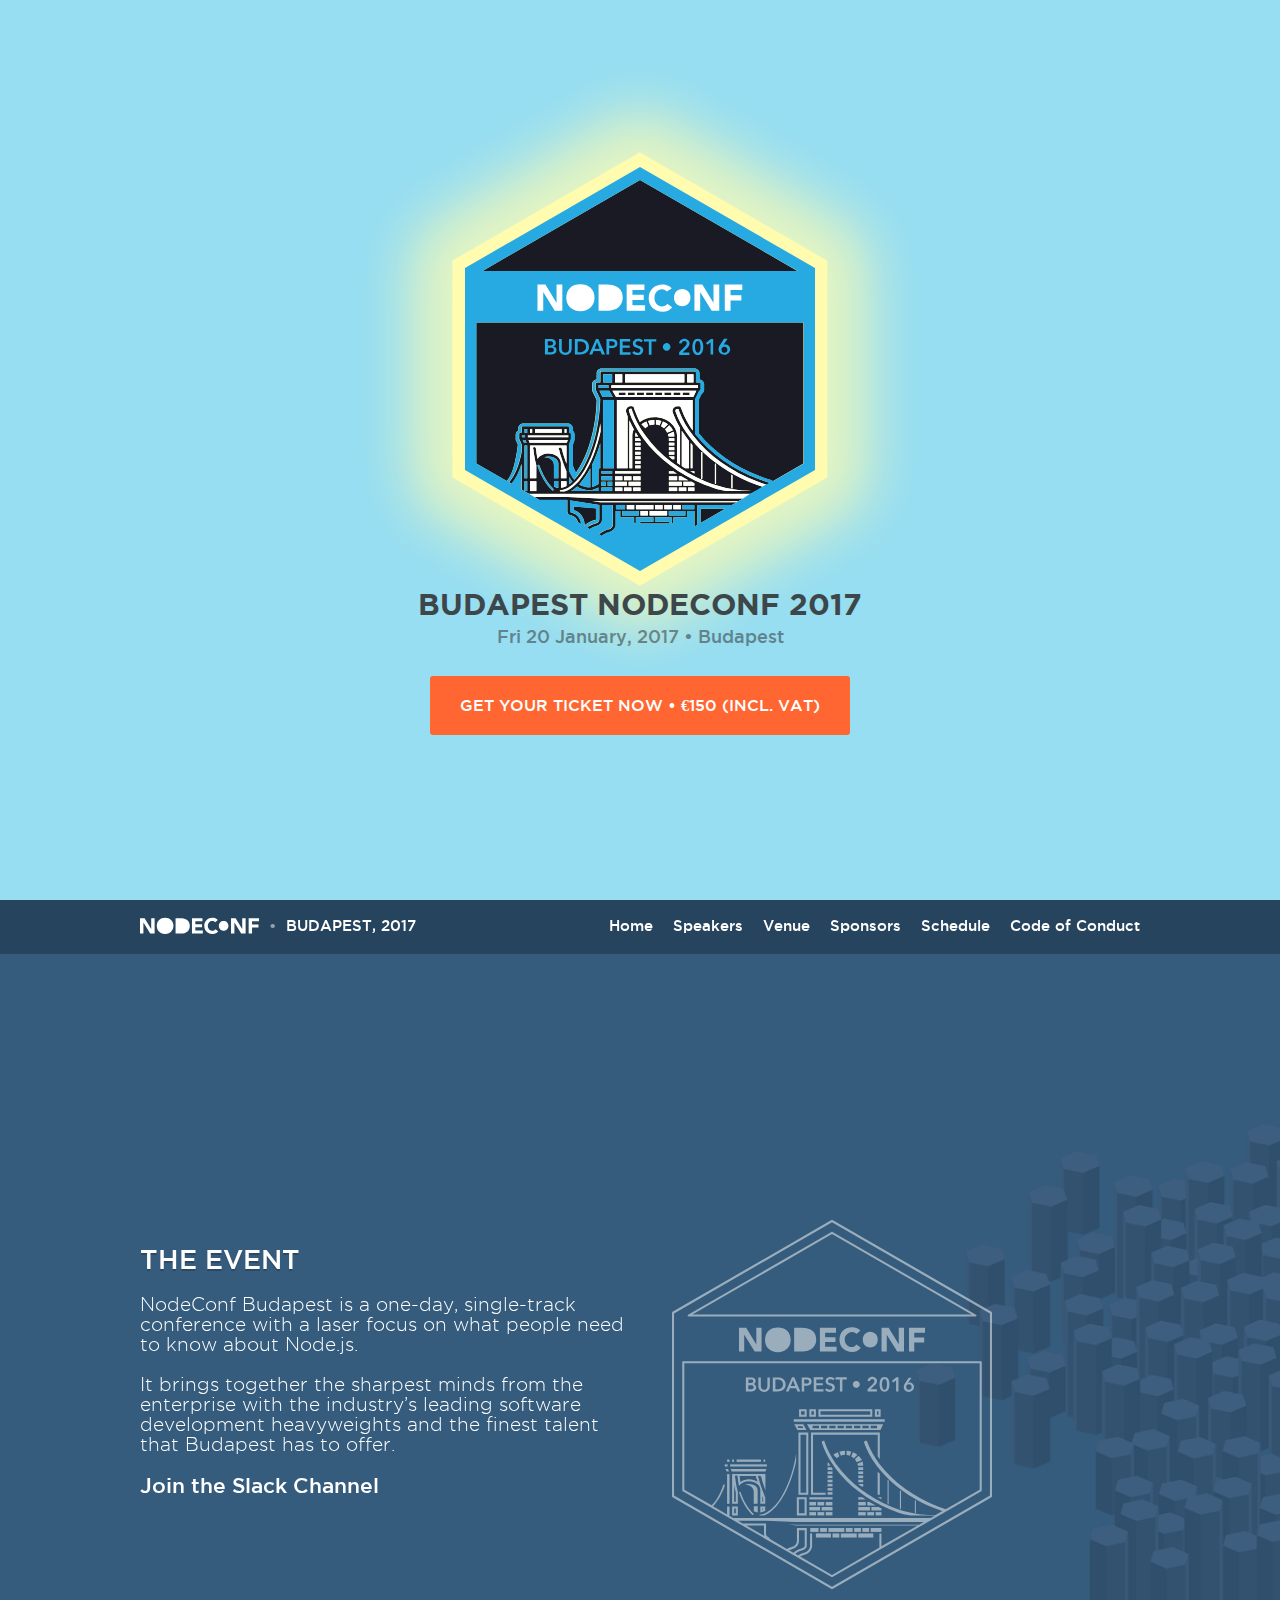
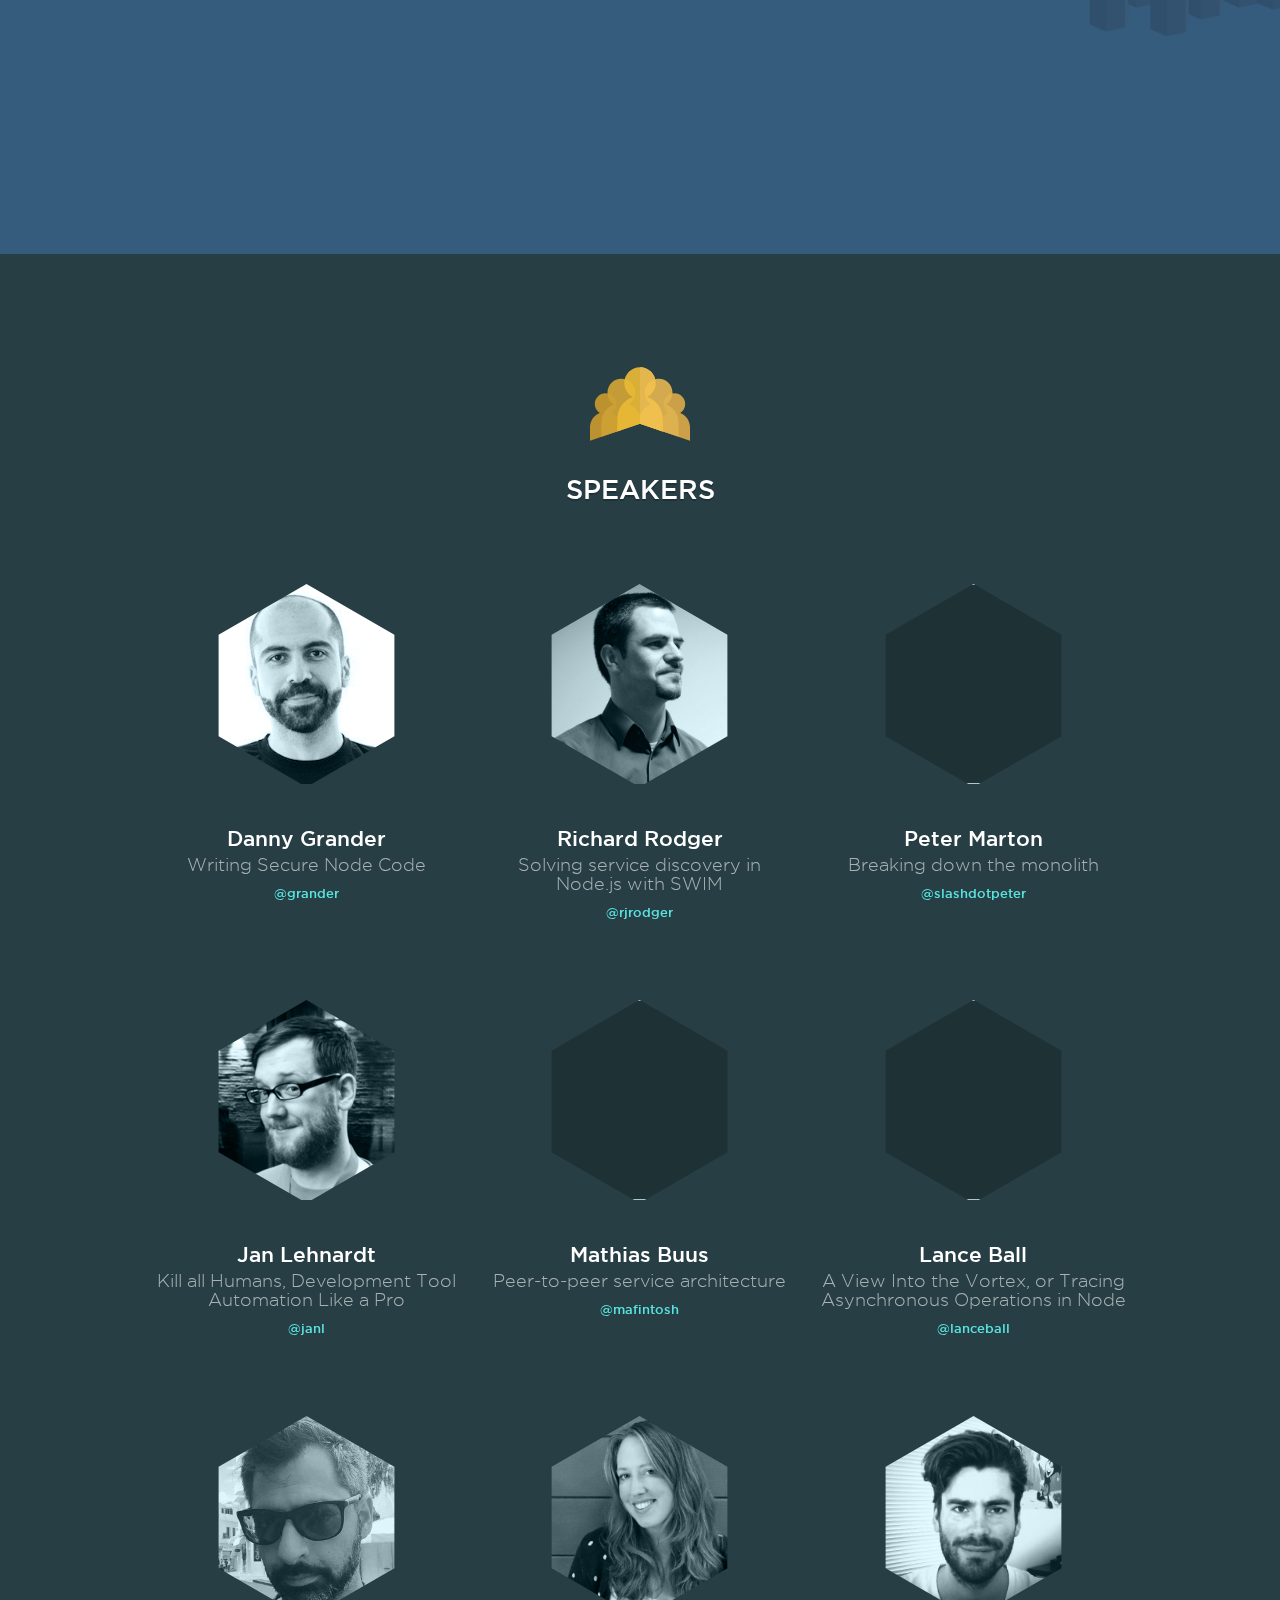
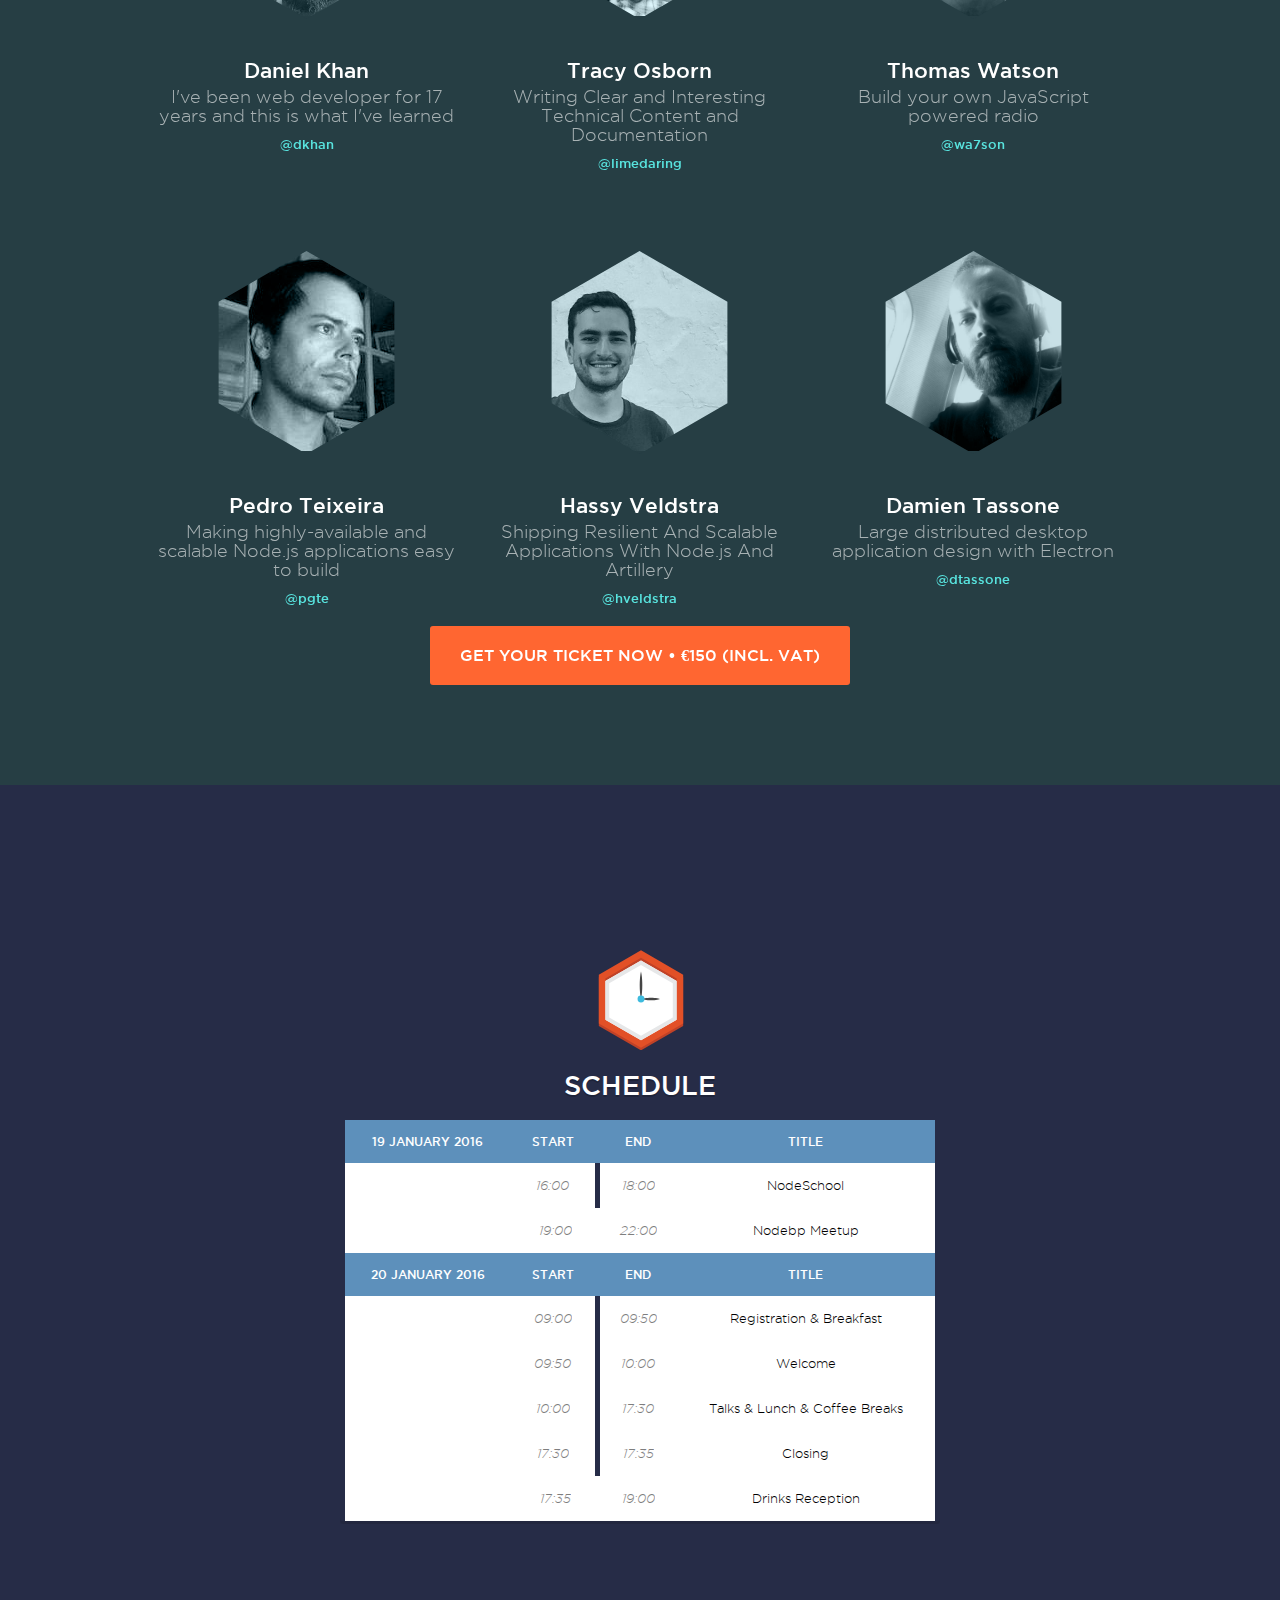
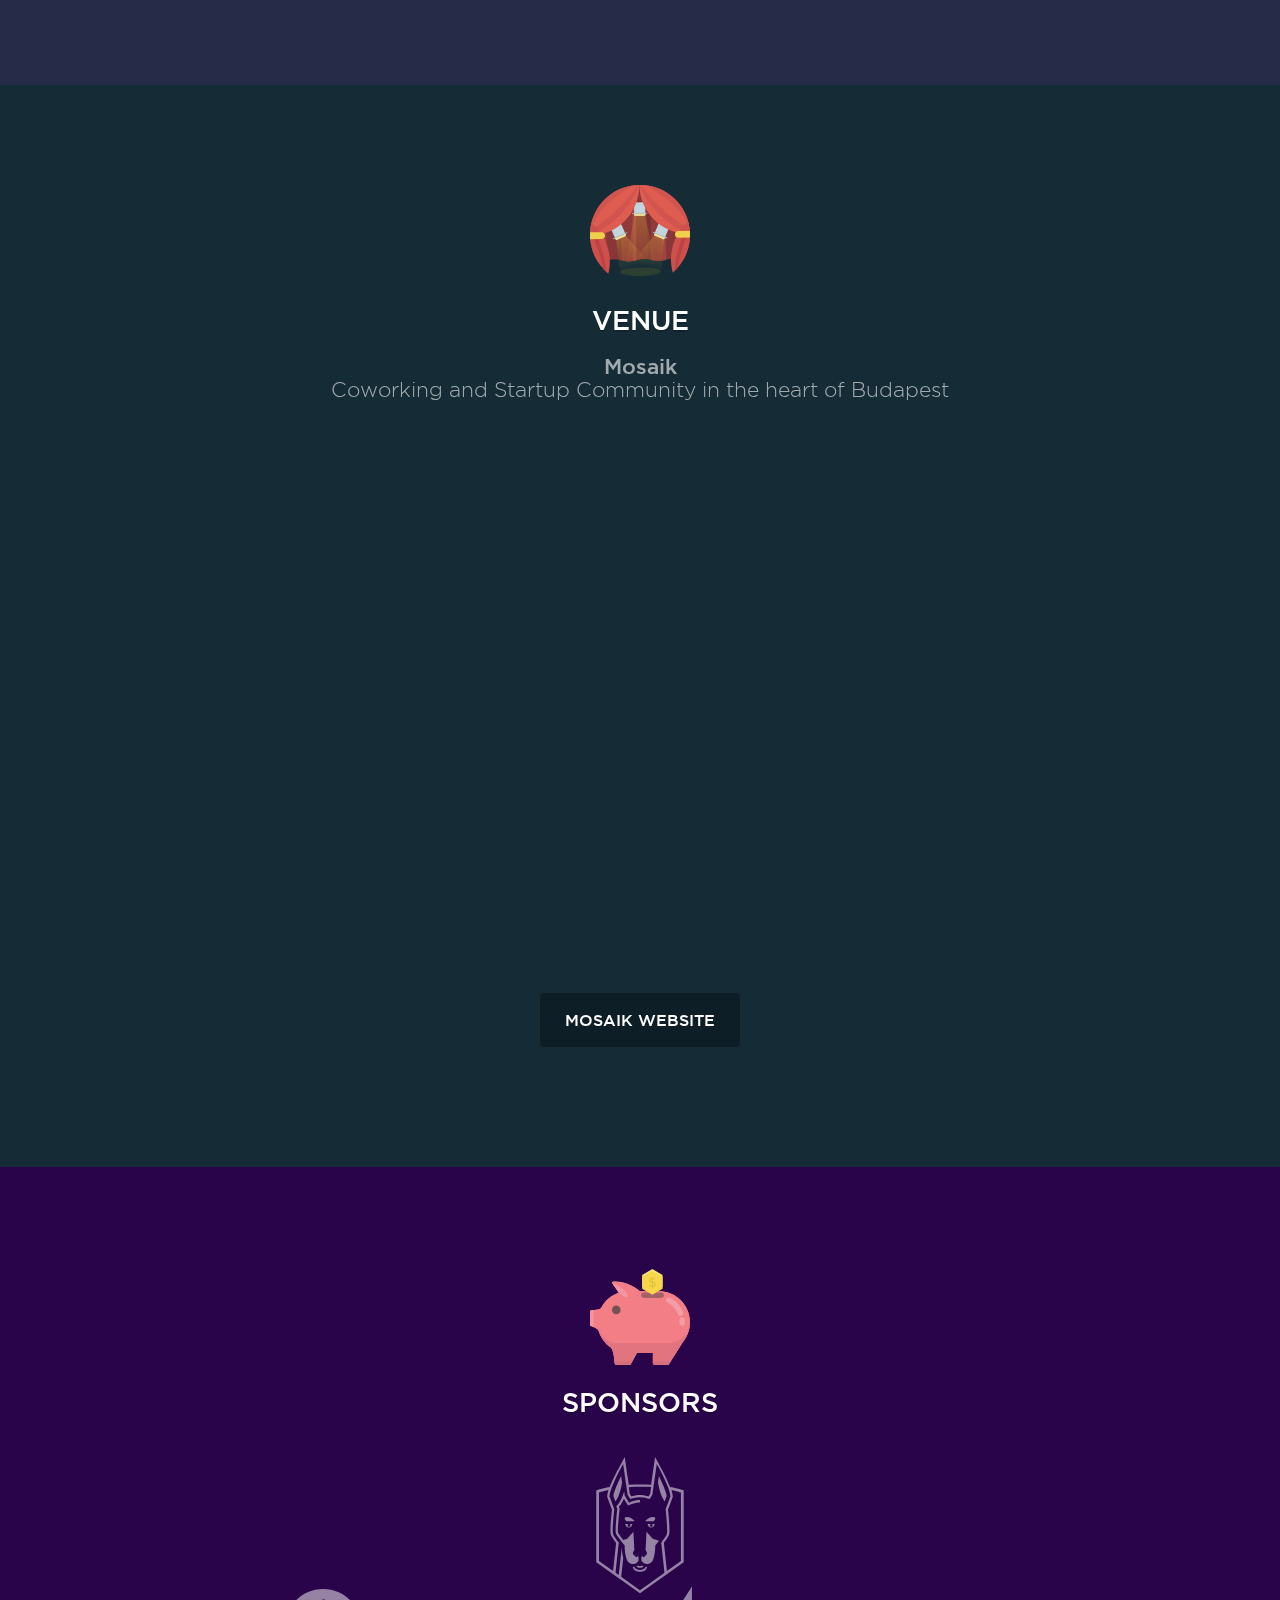
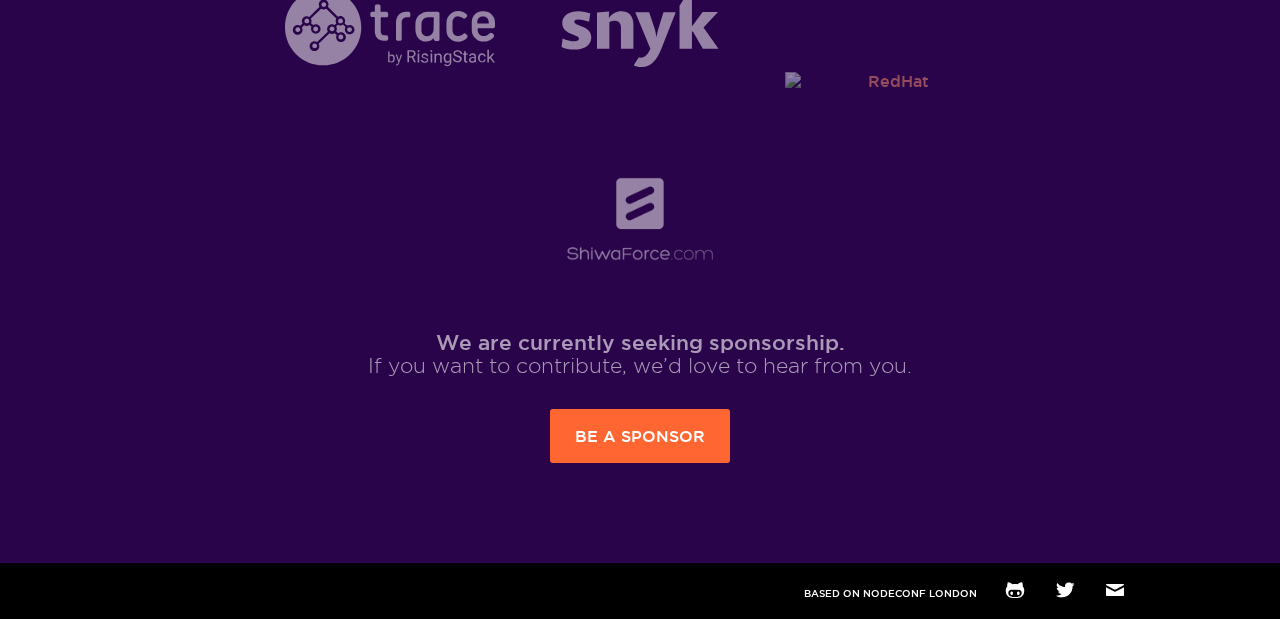
==== commit ba3698b4: "fix(style): move snyk to center so left side is not heavy" ====
--- a/index.html
+++ b/index.html
@@ -1,7 +1,7 @@
 <!DOCTYPE html><html lang="en"><head><link type="text/css" href="/css/styles.css" rel="stylesheet"><meta charset="utf-8"><meta name="fragment" content="!"><meta http-equiv="X-UA-Compatible" content="IE=edge,chrome=1"><meta name="apple-mobile-web-app-capable" content="yes"><meta name="viewport" content="initial-scale=1, maximum-scale=1, user-scalable=no"><meta name="description" content="Your work happiness meter"><meta name="keywords" content="nodejs, javascript, node.js, node, js, budapest, digital, transformation, enterprise, community"><link rel="shortcut icon" href="/assets/icons/favicon.ico" type="image/png"><meta property="og:url" content="http://budapest.nodeconf.com"><meta property="og:type" content="website"><meta property="og:site_name" content="NodeConf Budapest 2017"><meta property="og:title" content="NodeConf Budapest 2017 - 20 January 2017"><meta property="og:description" content="NodeConf Budapest will bring together our industry's enterprise heavyweights, our subject experts and highlight the finest talent Budapest has to offer."><meta property="og:image:width" content="1200"><meta property="og:image:height" content="630"><link href="/assets/icons/iphone.png" rel="apple-touch-icon"><link sizes="76x76" href="/assets/icons/ipad.png" rel="apple-touch-icon"><link sizes="120x120" href="/assets/icons/iphone-retina.png" rel="apple-touch-icon"><link sizes="152x152" href="/assets/icons/ipad-retina.png" rel="apple-touch-icon"><link sizes="192x192" href="/assets/icons/android-hires.png" rel="shortcut icon"><link sizes="96x96" href="/assets/icons/android.png" rel="shortcut icon"><title>NodeConf Budapest 2017</title></head><body><section id="hero" full-height class="center"><div class="page-size"><a title="Nodeconf Logo" href="/" class="logo"><img src="/assets/logo/nodeconf_budapest.svg" class="day"></a><div class="content"><h1>Budapest NodeConf 2017</h1><h2 class="h5">Fri 20 January, 2017 &bull; Budapest</h2><a href="https://ti.to/risingstack/nodeconf-budapest" target="_blank" class="button primary large">Get your ticket now • €150 (incl. VAT)</a></div><div class="cloud cloud-01"></div><div class="cloud cloud-02"></div><div class="cloud cloud-03"></div><div class="scroll-pointer"></div></div></section><header data-header><div class="page-size"><a href="/" title="NodeConf Logo" class="logo"><img src="/assets/logo/nodeconf.svg" alt="NodeConf"><span>Budapest,&nbsp;2017</span></a><a data-touch-element data-navigation-toggle class="hamburger"><div class="inner"><span></span><span></span><span></span><span></span><span></span><span></span><span></span></div></a><ul data-navigation class="nav"><li><a href="/#hero">Home</a></li><li><a href="/#speakers">Speakers</a></li><li><a href="/#venue">Venue</a></li><li><a href="/#sponsors">Sponsors</a></li><li><a href="/#schedule">Schedule</a></li><li><a href="/code-of-conduct">Code of Conduct</a></li></ul></div></header><section id="event" full-height><div class="page-size"><div class="row"><div class="col-6 copy"><h2>The Event</h2><p class="large">NodeConf Budapest is a one-day, single-track conference with a laser focus on what people need to know about Node.js.
 <br><br>
 It brings together the sharpest minds from the enterprise with the industry’s leading software development heavyweights and the finest talent that Budapest has to offer.
-</p><h4>Join the Slack Channel</h4><iframe frameBorder="0" width="100px" height="30px" src="https://nodeconfbp-slack.risingstack.com/iframe"></iframe></div><div class="col-6"><div class="illustration"></div></div></div></div></section><section id="speakers" full-height><div class="page-size"><img src="/assets/illustrations/speakers.svg" class="header-illustrator"><h2>Speakers</h2><ul class="speakers-list"><div class='row'><li class="col-4"><div class="avatar-wrap"><img src="assets/photos/speakers/danny_grander.jpg" class="avatar"></div><h4>Danny Grander</h4><h5>Writing Secure Node Code</h5><a href="https://www.twitter.com/grander" target="_blank" class="twitter-handle">@grander</a></li><li class="col-4"><div class="avatar-wrap"><img src="assets/photos/speakers/richard_rodger.jpg" class="avatar"></div><h4>Richard Rodger</h4><h5>Solving service discovery in Node.js with SWIM</h5><a href="https://www.twitter.com/rjrodger" target="_blank" class="twitter-handle">@rjrodger</a></li><li class="col-4"><div class="avatar-wrap"><img src="assets/photos/speakers/peter_marton.jpg" class="avatar"></div><h4>Peter Marton</h4><h5>Breaking down the monolith</h5><a href="https://www.twitter.com/slashdotpeter" target="_blank" class="twitter-handle">@slashdotpeter</a></li></div><div class='row'><li class="col-4"><div class="avatar-wrap"><img src="assets/photos/speakers/jan_lehnardt.jpg" class="avatar"></div><h4>Jan Lehnardt</h4><h5>Kill all Humans, Development Tool Automation Like a Pro</h5><a href="https://www.twitter.com/janl" target="_blank" class="twitter-handle">@janl</a></li><li class="col-4"><div class="avatar-wrap"><img src="assets/photos/speakers/mathias_buus.jpg" class="avatar"></div><h4>Mathias Buus</h4><h5>Peer-to-peer service architecture</h5><a href="https://www.twitter.com/mafintosh" target="_blank" class="twitter-handle">@mafintosh</a></li><li class="col-4"><div class="avatar-wrap"><img src="assets/photos/speakers/lance_ball.png" class="avatar"></div><h4>Lance Ball</h4><h5>A View Into the Vortex, or Tracing Asynchronous Operations in Node</h5><a href="https://www.twitter.com/lanceball" target="_blank" class="twitter-handle">@lanceball</a></li></div><div class='row'><li class="col-4"><div class="avatar-wrap"><img src="assets/photos/speakers/daniel_khan.jpeg" class="avatar"></div><h4>Daniel Khan</h4><h5>I've been web developer for 17 years and this is what I've learned</h5><a href="https://www.twitter.com/dkhan" target="_blank" class="twitter-handle">@dkhan</a></li><li class="col-4"><div class="avatar-wrap"><img src="assets/photos/speakers/tracy_osborn.jpg" class="avatar"></div><h4>Tracy Osborn</h4><h5>Writing Clear and Interesting Technical Content and Documentation</h5><a href="https://www.twitter.com/limedaring" target="_blank" class="twitter-handle">@limedaring</a></li><li class="col-4"><div class="avatar-wrap"><img src="assets/photos/speakers/thomas_watson.jpeg" class="avatar"></div><h4>Thomas Watson</h4><h5>Build your own JavaScript powered radio</h5><a href="https://www.twitter.com/wa7son" target="_blank" class="twitter-handle">@wa7son</a></li></div><div class='row'><li class="col-4"><div class="avatar-wrap"><img src="assets/photos/speakers/pedro_teixeira.jpeg" class="avatar"></div><h4>Pedro Teixeira</h4><h5>Making highly-available and scalable Node.js applications easy to build</h5><a href="https://www.twitter.com/pgte" target="_blank" class="twitter-handle">@pgte</a></li><li class="col-4"><div class="avatar-wrap"><img src="assets/photos/speakers/hassy_veldstra.jpeg" class="avatar"></div><h4>Hassy Veldstra</h4><h5>Shipping Resilient And Scalable Applications With Node.js And Artillery</h5><a href="https://www.twitter.com/hveldstra" target="_blank" class="twitter-handle">@hveldstra</a></li><li class="col-4"><div class="avatar-wrap"><img src="assets/photos/speakers/damien_tassone.jpeg" class="avatar"></div><h4>Damien Tassone</h4><h5>Large distributed desktop application design with Electron</h5><a href="https://www.twitter.com/dtassone" target="_blank" class="twitter-handle">@dtassone</a></li></ul><a href="https://ti.to/risingstack/nodeconf-budapest" target="_blank" class="button primary large">Get your ticket now • €150 (incl. VAT)</a></div></section><section id="schedule" full-height><div class="page-size"><img src="/assets/illustrations/schedule.svg" class="header-illustrator"><h2 class="center">Schedule</h2><table><thead><tr><th class="start">19 January 2016</th><th class="start">Start</th><th class="end">End</th><th class="title">Title</th></tr></thead><tbody><tr><td></td><td class="start">16:00</td><td class="end">18:00</td><td class="title">NodeSchool</td></tr><tr><td></td><td class="start">19:00</td><td class="end">22:00</td><td class="title">Nodebp Meetup</td></tr></tbody><thead><tr><th class="start">20 January 2016</th><th class="start">Start</th><th class="end">End</th><th class="title">Title</th></tr></thead><tbody><tr><td></td><td class="start">09:00</td><td class="end">09:50</td><td class="title">Registration & Breakfast</td></tr><tr><td></td><td class="start">09:50</td><td class="end">10:00</td><td class="title">Welcome</td></tr><tr><td></td><td class="start">10:00</td><td class="end">17:30</td><td class="title">Talks & Lunch & Coffee Breaks</td></tr><tr><td></td><td class="start">17:30</td><td class="end">17:35</td><td class="title">Closing</td></tr><tr><td></td><td class="start">17:35</td><td class="end">19:00</td><td class="title">Drinks Reception</td></tr></tbody></table></div></section><section id="venue" full-height><div class="page-size"><img src="/assets/illustrations/venue.svg" class="header-illustrator"><h2 class="center">Venue</h2><div class="row"><div class="col-8 off-2"><h4 class="center">Mosaik<div class="normal">Coworking and Startup Community in the heart of Budapest</div></h4><br><ul class="photos"><li class="main"><a href="http://mosaik.space" target="_blank" class="photo-venue photo-venue-01"></a></li><div class="row"><li class="col-4"><a href="http://mosaik.space" target="_blank" class="photo-venue photo-venue-02"></a></li><li class="col-4"><a href="http://mosaik.space" target="_blank" class="photo-venue photo-venue-03"></a></li><li class="col-4"><a href="http://mosaik.space" target="_blank" class="photo-venue photo-venue-04"></a></li></div></ul><div class="center"><a href="http://mosaik.space" target="_blank" class="button">Mosaik Website</a></div></div></div></div></section><section id="sponsors" full-height><div class="page-size"><img src="/assets/illustrations/sponsors.svg" class="header-illustrator"><h2>Sponsors</h2><div class="sponsors-row"><ul class="sponsors-list"><li><a href="http://www.snyk.io" target="_blank"><img src="/assets/logo/snyk-white.svg" alt="Snyk"></a></li><li><a href="https://trace.risingstack.com" target="_blank"><img src="/assets/logo/trace-white.svg" alt="Trace"></a></li><li><a href="https://redhat.com" target="_blank"><img src="/assets/logo/redhat-white.png" alt="RedHat"></a></li></ul></div><div class="sponsors-row"><ul class="sponsors-list"><li><a href="https://www.shiwaforce.com/en/" target="_blank"><img src="/assets/logo/shiwaforce.png" alt="ShiwaForce"></a></li></ul></div><h4 class="center">We are currently seeking sponsorship.<div class="normal">If you want to contribute, we’d love to hear from you.</div></h4><br><a href="mailto:gergely@risingstack.com?Subject=NodeConf%20Budapest%202017%20-%20Sponsorship" class="button center primary">Be a Sponsor</a></div></section><footer><div class="page-size"><ul class="links"><li><a href="https://github.com/tancredi/nodeconf-london-2016" alt="Fork on Github" target="_blank" class="fork-of-london">Based on NodeConf London</a></li><li><a href="https://github.com/risingstack/nodeconf-budapest-2017" alt="Fork on Github" target="_blank" class="contact-github"><i class="icon-github"></i><span>Fork Us</span></a></li><li><a href="https://twitter.com/nodeconfbp" alt="Twitter" target="_blank" class="contact-twitter"><i class="icon-twitter"></i><span>@nodeconfbp</span></a></li><li><a href="mailto:nodeconf@risingstack.com?Subject=NodeConf%20London%202017%20-%20Enquiry" alt="Email" target="_blank" class="contact-email"><i class="icon-mail"></i><span>Contact Us</span></a></li></ul></div></footer><script type="text/javascript" src="/js/index.js"></script><script type="text/javascript">(function(i,s,o,g,r,a,m){i['GoogleAnalyticsObject']=r;i[r]=i[r]||function(){
+</p><h4>Join the Slack Channel</h4><iframe frameBorder="0" width="100px" height="30px" src="https://nodeconfbp-slack.risingstack.com/iframe"></iframe></div><div class="col-6"><div class="illustration"></div></div></div></div></section><section id="speakers" full-height><div class="page-size"><img src="/assets/illustrations/speakers.svg" class="header-illustrator"><h2>Speakers</h2><ul class="speakers-list"><div class='row'><li class="col-4"><div class="avatar-wrap"><img src="assets/photos/speakers/danny_grander.jpg" class="avatar"></div><h4>Danny Grander</h4><h5>Writing Secure Node Code</h5><a href="https://www.twitter.com/grander" target="_blank" class="twitter-handle">@grander</a></li><li class="col-4"><div class="avatar-wrap"><img src="assets/photos/speakers/richard_rodger.jpg" class="avatar"></div><h4>Richard Rodger</h4><h5>Solving service discovery in Node.js with SWIM</h5><a href="https://www.twitter.com/rjrodger" target="_blank" class="twitter-handle">@rjrodger</a></li><li class="col-4"><div class="avatar-wrap"><img src="assets/photos/speakers/peter_marton.jpg" class="avatar"></div><h4>Peter Marton</h4><h5>Breaking down the monolith</h5><a href="https://www.twitter.com/slashdotpeter" target="_blank" class="twitter-handle">@slashdotpeter</a></li></div><div class='row'><li class="col-4"><div class="avatar-wrap"><img src="assets/photos/speakers/jan_lehnardt.jpg" class="avatar"></div><h4>Jan Lehnardt</h4><h5>Kill all Humans, Development Tool Automation Like a Pro</h5><a href="https://www.twitter.com/janl" target="_blank" class="twitter-handle">@janl</a></li><li class="col-4"><div class="avatar-wrap"><img src="assets/photos/speakers/mathias_buus.jpg" class="avatar"></div><h4>Mathias Buus</h4><h5>Peer-to-peer service architecture</h5><a href="https://www.twitter.com/mafintosh" target="_blank" class="twitter-handle">@mafintosh</a></li><li class="col-4"><div class="avatar-wrap"><img src="assets/photos/speakers/lance_ball.png" class="avatar"></div><h4>Lance Ball</h4><h5>A View Into the Vortex, or Tracing Asynchronous Operations in Node</h5><a href="https://www.twitter.com/lanceball" target="_blank" class="twitter-handle">@lanceball</a></li></div><div class='row'><li class="col-4"><div class="avatar-wrap"><img src="assets/photos/speakers/daniel_khan.jpeg" class="avatar"></div><h4>Daniel Khan</h4><h5>I've been web developer for 17 years and this is what I've learned</h5><a href="https://www.twitter.com/dkhan" target="_blank" class="twitter-handle">@dkhan</a></li><li class="col-4"><div class="avatar-wrap"><img src="assets/photos/speakers/tracy_osborn.jpg" class="avatar"></div><h4>Tracy Osborn</h4><h5>Writing Clear and Interesting Technical Content and Documentation</h5><a href="https://www.twitter.com/limedaring" target="_blank" class="twitter-handle">@limedaring</a></li><li class="col-4"><div class="avatar-wrap"><img src="assets/photos/speakers/thomas_watson.jpeg" class="avatar"></div><h4>Thomas Watson</h4><h5>Build your own JavaScript powered radio</h5><a href="https://www.twitter.com/wa7son" target="_blank" class="twitter-handle">@wa7son</a></li></div><div class='row'><li class="col-4"><div class="avatar-wrap"><img src="assets/photos/speakers/pedro_teixeira.jpeg" class="avatar"></div><h4>Pedro Teixeira</h4><h5>Making highly-available and scalable Node.js applications easy to build</h5><a href="https://www.twitter.com/pgte" target="_blank" class="twitter-handle">@pgte</a></li><li class="col-4"><div class="avatar-wrap"><img src="assets/photos/speakers/hassy_veldstra.jpeg" class="avatar"></div><h4>Hassy Veldstra</h4><h5>Shipping Resilient And Scalable Applications With Node.js And Artillery</h5><a href="https://www.twitter.com/hveldstra" target="_blank" class="twitter-handle">@hveldstra</a></li><li class="col-4"><div class="avatar-wrap"><img src="assets/photos/speakers/damien_tassone.jpeg" class="avatar"></div><h4>Damien Tassone</h4><h5>Large distributed desktop application design with Electron</h5><a href="https://www.twitter.com/dtassone" target="_blank" class="twitter-handle">@dtassone</a></li></ul><a href="https://ti.to/risingstack/nodeconf-budapest" target="_blank" class="button primary large">Get your ticket now • €150 (incl. VAT)</a></div></section><section id="schedule" full-height><div class="page-size"><img src="/assets/illustrations/schedule.svg" class="header-illustrator"><h2 class="center">Schedule</h2><table><thead><tr><th class="start">19 January 2016</th><th class="start">Start</th><th class="end">End</th><th class="title">Title</th></tr></thead><tbody><tr><td></td><td class="start">16:00</td><td class="end">18:00</td><td class="title">NodeSchool</td></tr><tr><td></td><td class="start">19:00</td><td class="end">22:00</td><td class="title">Nodebp Meetup</td></tr></tbody><thead><tr><th class="start">20 January 2016</th><th class="start">Start</th><th class="end">End</th><th class="title">Title</th></tr></thead><tbody><tr><td></td><td class="start">09:00</td><td class="end">09:50</td><td class="title">Registration & Breakfast</td></tr><tr><td></td><td class="start">09:50</td><td class="end">10:00</td><td class="title">Welcome</td></tr><tr><td></td><td class="start">10:00</td><td class="end">17:30</td><td class="title">Talks & Lunch & Coffee Breaks</td></tr><tr><td></td><td class="start">17:30</td><td class="end">17:35</td><td class="title">Closing</td></tr><tr><td></td><td class="start">17:35</td><td class="end">19:00</td><td class="title">Drinks Reception</td></tr></tbody></table></div></section><section id="venue" full-height><div class="page-size"><img src="/assets/illustrations/venue.svg" class="header-illustrator"><h2 class="center">Venue</h2><div class="row"><div class="col-8 off-2"><h4 class="center">Mosaik<div class="normal">Coworking and Startup Community in the heart of Budapest</div></h4><br><ul class="photos"><li class="main"><a href="http://mosaik.space" target="_blank" class="photo-venue photo-venue-01"></a></li><div class="row"><li class="col-4"><a href="http://mosaik.space" target="_blank" class="photo-venue photo-venue-02"></a></li><li class="col-4"><a href="http://mosaik.space" target="_blank" class="photo-venue photo-venue-03"></a></li><li class="col-4"><a href="http://mosaik.space" target="_blank" class="photo-venue photo-venue-04"></a></li></div></ul><div class="center"><a href="http://mosaik.space" target="_blank" class="button">Mosaik Website</a></div></div></div></div></section><section id="sponsors" full-height><div class="page-size"><img src="/assets/illustrations/sponsors.svg" class="header-illustrator"><h2>Sponsors</h2><div class="sponsors-row"><ul class="sponsors-list"><li><a href="https://trace.risingstack.com" target="_blank"><img src="/assets/logo/trace-white.svg" alt="Trace"></a></li><li><a href="http://www.snyk.io" target="_blank"><img src="/assets/logo/snyk-white.svg" alt="Snyk"></a></li><li><a href="https://redhat.com" target="_blank"><img src="/assets/logo/redhat-white.png" alt="RedHat"></a></li></ul></div><div class="sponsors-row"><ul class="sponsors-list"><li><a href="https://www.shiwaforce.com/en/" target="_blank"><img src="/assets/logo/shiwaforce.png" alt="ShiwaForce"></a></li></ul></div><h4 class="center">We are currently seeking sponsorship.<div class="normal">If you want to contribute, we’d love to hear from you.</div></h4><br><a href="mailto:gergely@risingstack.com?Subject=NodeConf%20Budapest%202017%20-%20Sponsorship" class="button center primary">Be a Sponsor</a></div></section><footer><div class="page-size"><ul class="links"><li><a href="https://github.com/tancredi/nodeconf-london-2016" alt="Fork on Github" target="_blank" class="fork-of-london">Based on NodeConf London</a></li><li><a href="https://github.com/risingstack/nodeconf-budapest-2017" alt="Fork on Github" target="_blank" class="contact-github"><i class="icon-github"></i><span>Fork Us</span></a></li><li><a href="https://twitter.com/nodeconfbp" alt="Twitter" target="_blank" class="contact-twitter"><i class="icon-twitter"></i><span>@nodeconfbp</span></a></li><li><a href="mailto:nodeconf@risingstack.com?Subject=NodeConf%20London%202017%20-%20Enquiry" alt="Email" target="_blank" class="contact-email"><i class="icon-mail"></i><span>Contact Us</span></a></li></ul></div></footer><script type="text/javascript" src="/js/index.js"></script><script type="text/javascript">(function(i,s,o,g,r,a,m){i['GoogleAnalyticsObject']=r;i[r]=i[r]||function(){
 (i[r].q=i[r].q||[]).push(arguments)},i[r].l=1*new Date();a=s.createElement(o),
 m=s.getElementsByTagName(o)[0];a.async=1;a.src=g;m.parentNode.insertBefore(a,m)
 })(window,document,'script','//www.google-analytics.com/analytics.js','ga');
--- a/css/styles.css
+++ b/css/styles.css
@@ -1472,11 +1472,6 @@
   -ms-transform-origin: 300% 300%;
   transform-origin: 300% 300%;
 }
-@media (-webkit-min-device-pixel-ratio: 1.5), (min--moz-device-pixel-ratio: 1.5), (-o-min-device-pixel-ratio: 1.5) {
-  #hero .logo:before {
-    background-image: url("/assets/hero/sun@2x.png?v-1");
-  }
-}
 #hero .logo:hover:before {
   -webkit-transform: scale(1.2) translate3d(0, 0, 0);
   -moz-transform: scale(1.2) translate3d(0, 0, 0);
@@ -1691,11 +1686,6 @@
   -ms-filter: "progid:DXImageTransform.Microsoft.Alpha(Opacity=20)";
   filter: alpha(opacity=20);
 }
-@media (-webkit-min-device-pixel-ratio: 1.5), (min--moz-device-pixel-ratio: 1.5), (-o-min-device-pixel-ratio: 1.5) {
-  #event .illustration {
-    background-image: url("/assets/illustrations/hex-city@2x.png?v-1");
-  }
-}
 @media (max-width: 600px) {
   #event .illustration {
     width: 100%;
@@ -2025,34 +2015,14 @@
   background-image: url("/assets/photos/venue/01.jpg");
   margin-bottom: 20px;
 }
-@media (-webkit-min-device-pixel-ratio: 1.5), (min--moz-device-pixel-ratio: 1.5), (-o-min-device-pixel-ratio: 1.5) {
-  #venue .photo-venue.photo-venue-01 {
-    background-image: url("/assets/photos/venue/01@2x.jpg?v-1");
-  }
-}
 #venue .photo-venue.photo-venue-02 {
   background-image: url("/assets/photos/venue/02.jpg");
 }
-@media (-webkit-min-device-pixel-ratio: 1.5), (min--moz-device-pixel-ratio: 1.5), (-o-min-device-pixel-ratio: 1.5) {
-  #venue .photo-venue.photo-venue-02 {
-    background-image: url("/assets/photos/venue/02@2x.jpg?v-1");
-  }
-}
 #venue .photo-venue.photo-venue-03 {
   background-image: url("/assets/photos/venue/03.jpg");
 }
-@media (-webkit-min-device-pixel-ratio: 1.5), (min--moz-device-pixel-ratio: 1.5), (-o-min-device-pixel-ratio: 1.5) {
-  #venue .photo-venue.photo-venue-03 {
-    background-image: url("/assets/photos/venue/03@2x.jpg?v-1");
-  }
-}
 #venue .photo-venue.photo-venue-04 {
   background-image: url("/assets/photos/venue/04.jpg");
-}
-@media (-webkit-min-device-pixel-ratio: 1.5), (min--moz-device-pixel-ratio: 1.5), (-o-min-device-pixel-ratio: 1.5) {
-  #venue .photo-venue.photo-venue-04 {
-    background-image: url("/assets/photos/venue/04@2x.jpg?v-1");
-  }
 }
 @media (max-width: 600px) {
   #venue ul.photos li {
@@ -2085,11 +2055,6 @@
   -ms-filter: "progid:DXImageTransform.Microsoft.Alpha(Opacity=80)";
   filter: alpha(opacity=80);
 }
-@media (-webkit-min-device-pixel-ratio: 1.5), (min--moz-device-pixel-ratio: 1.5), (-o-min-device-pixel-ratio: 1.5) {
-  section#getting-there a.map {
-    background-image: url("/assets/maps/venue@2x.png?v-1");
-  }
-}
 section#getting-there a.map:hover {
   -webkit-transform: scale(1.05);
   -moz-transform: scale(1.05);
@@ -2201,7 +2166,7 @@
 }
 section#sponsors ul.sponsors-list li {
   display: inline-block;
-  width: 200px;
+  width: 250px;
   padding: 20px;
   -webkit-box-sizing: border-box;
   -moz-box-sizing: border-box;
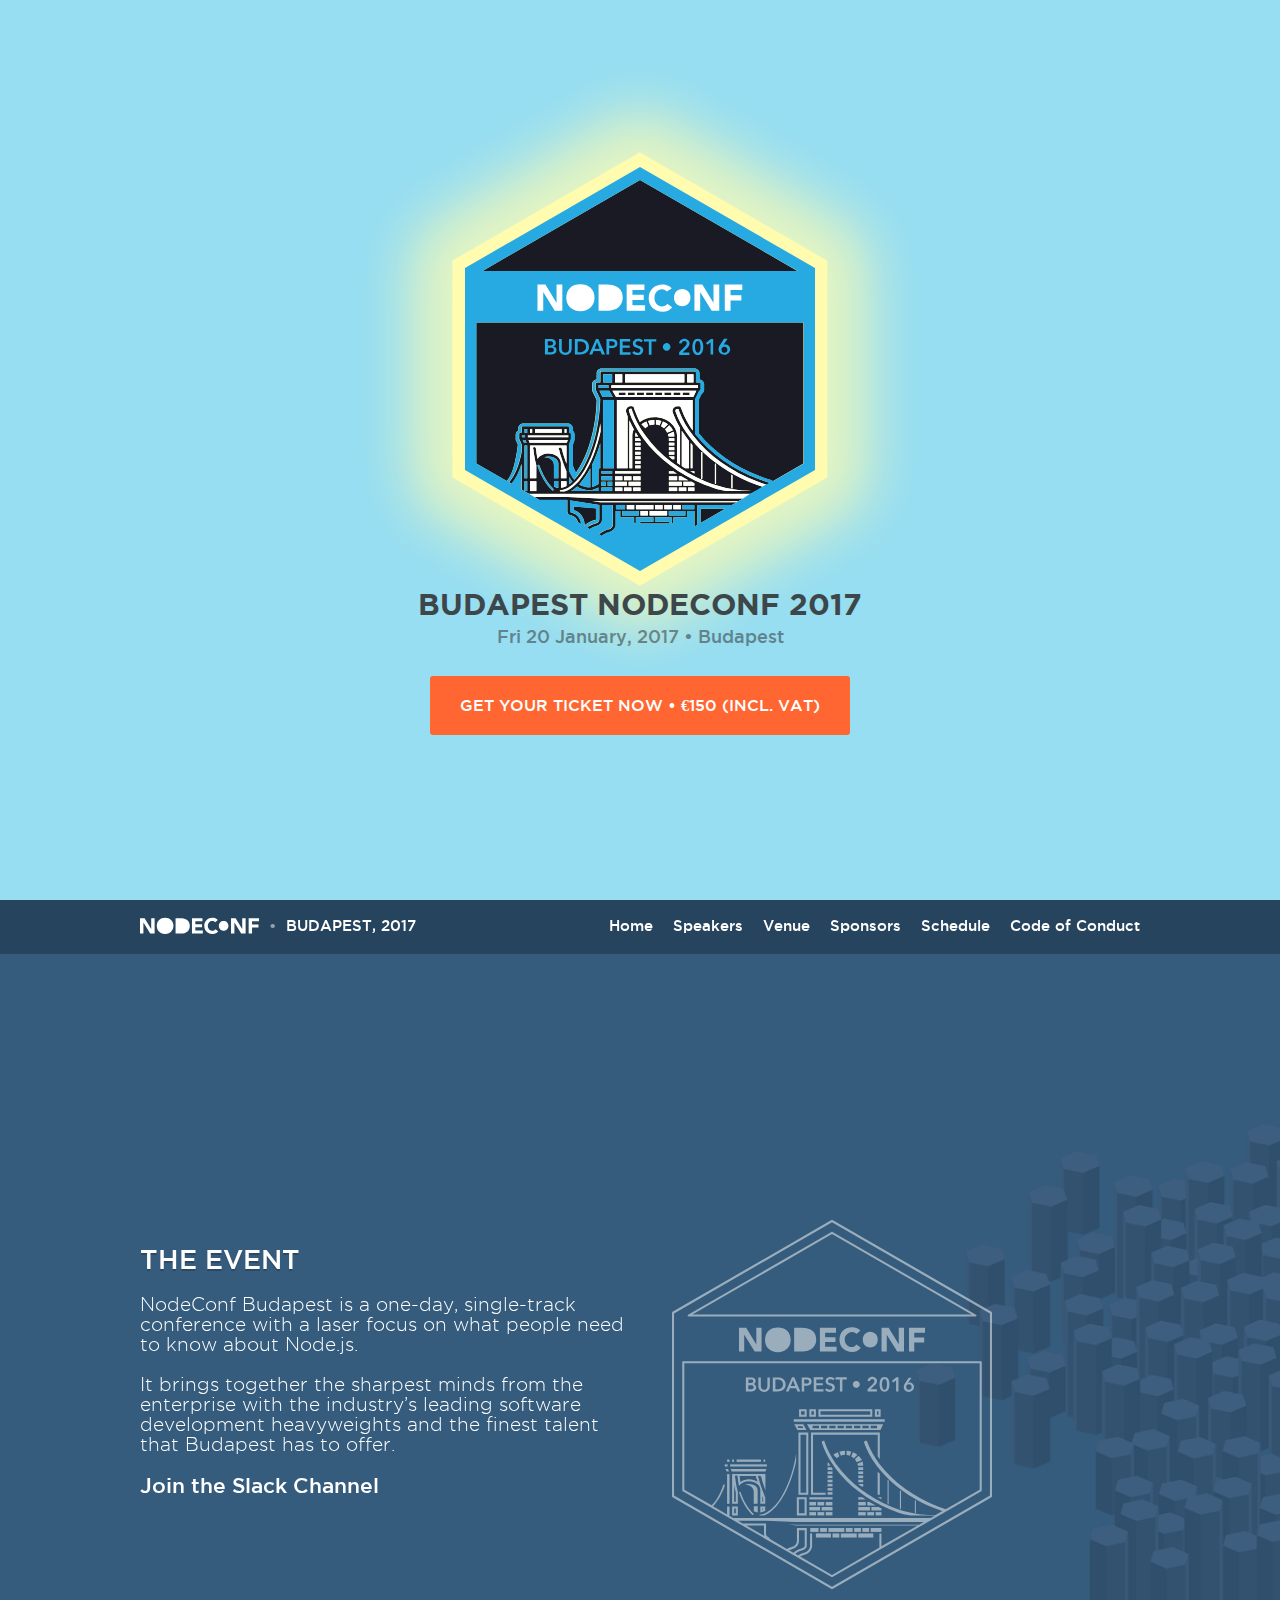
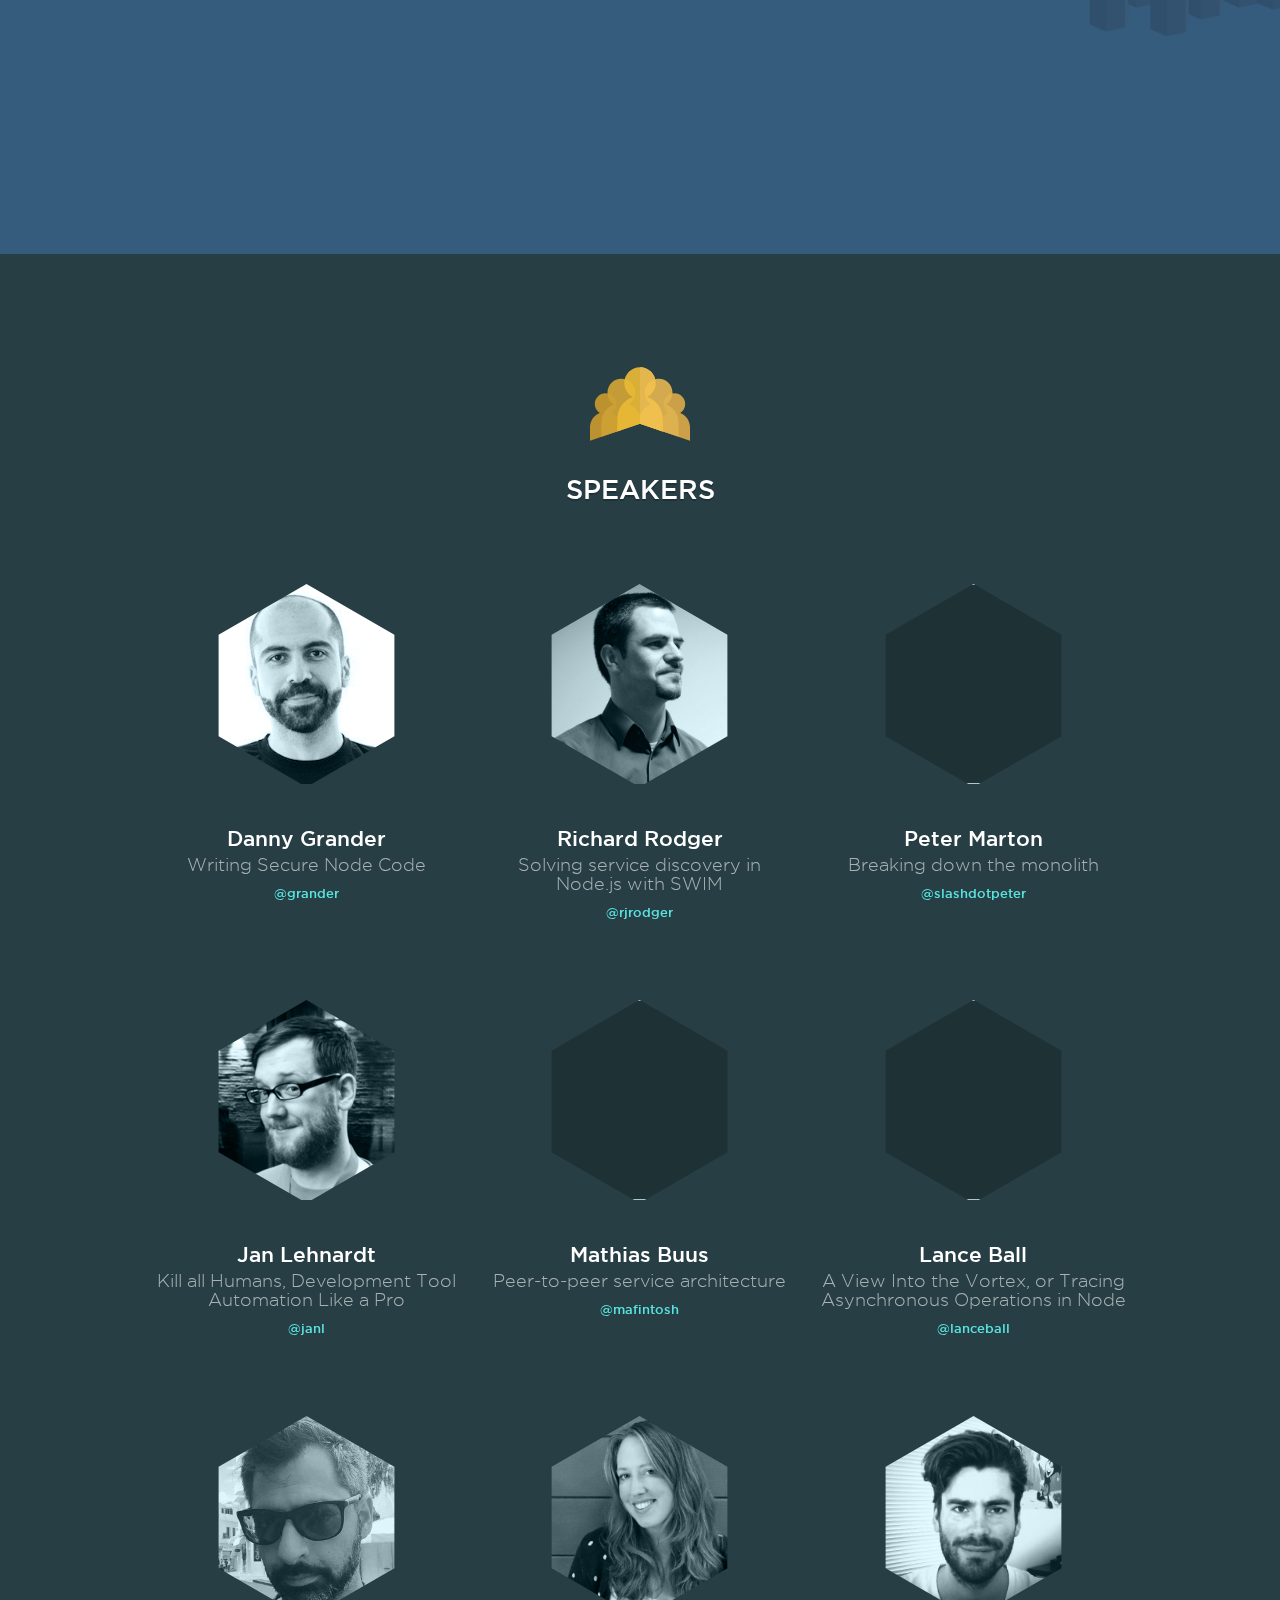
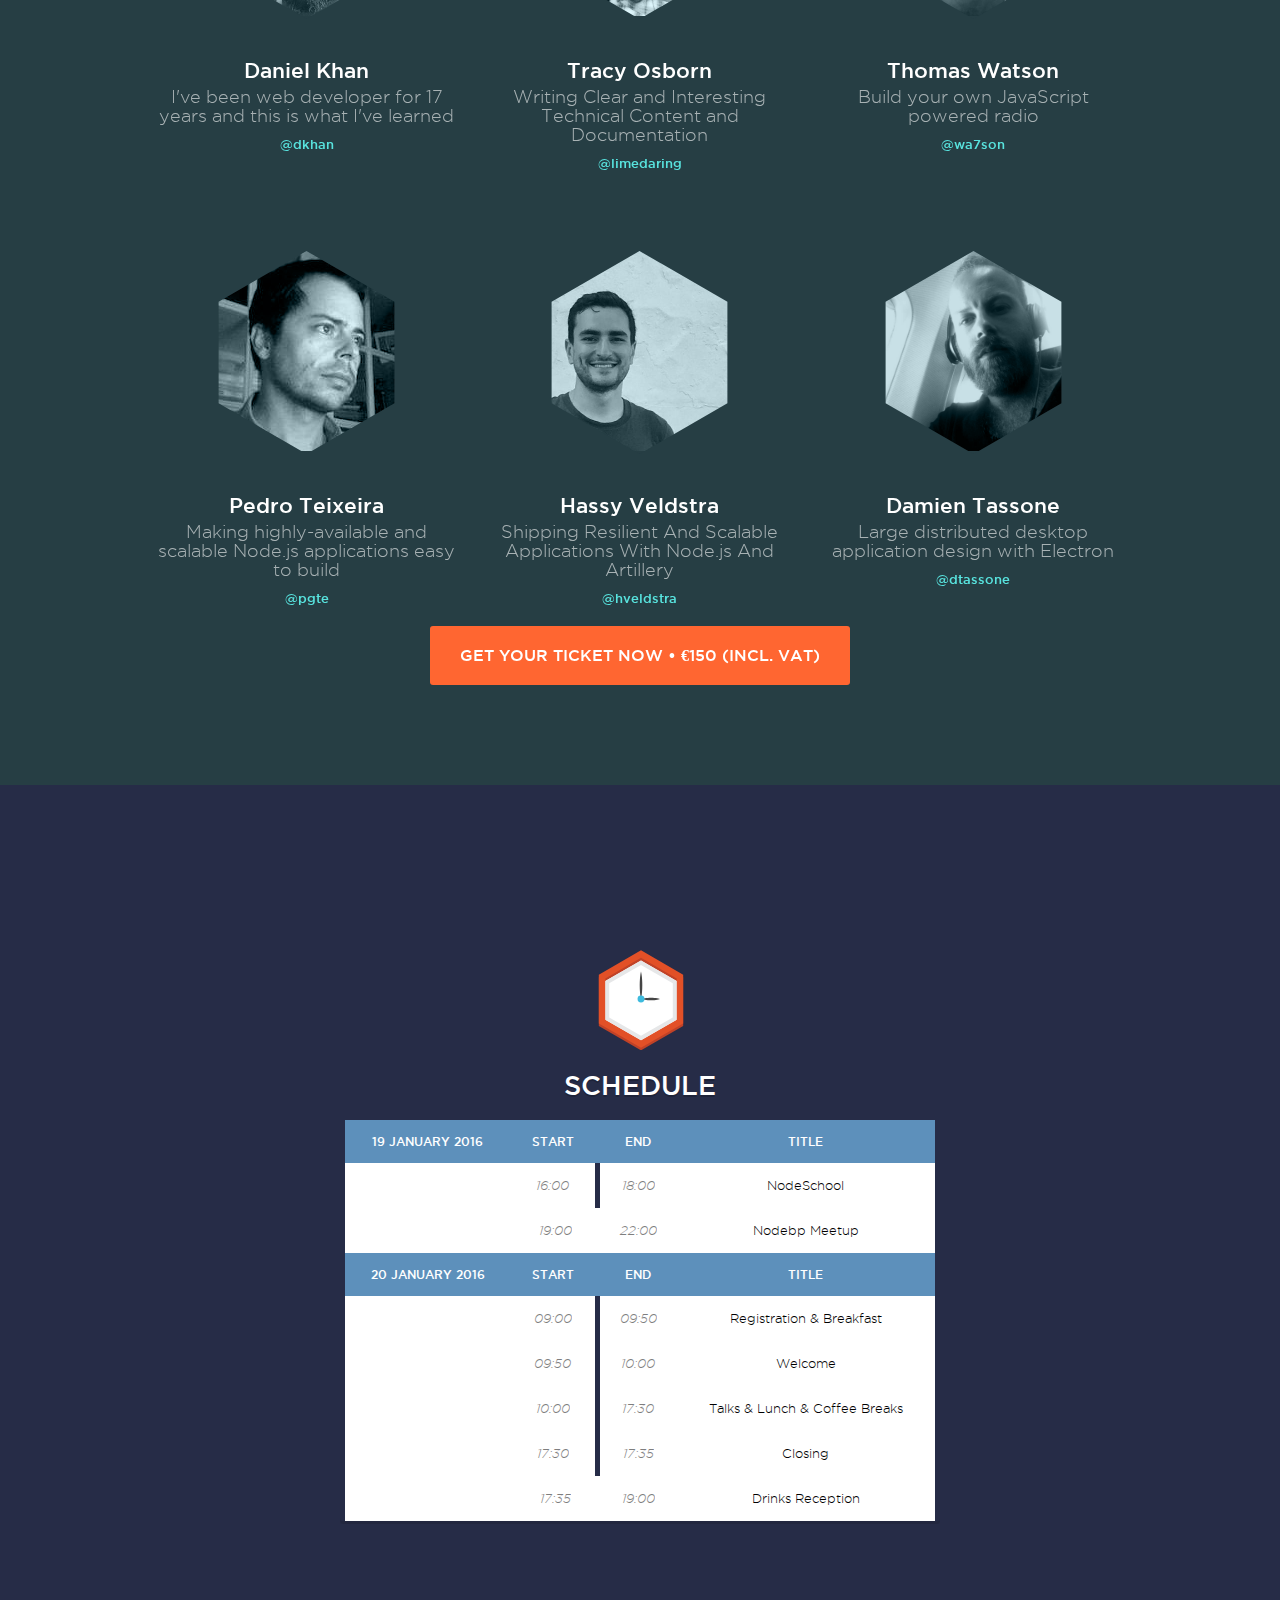
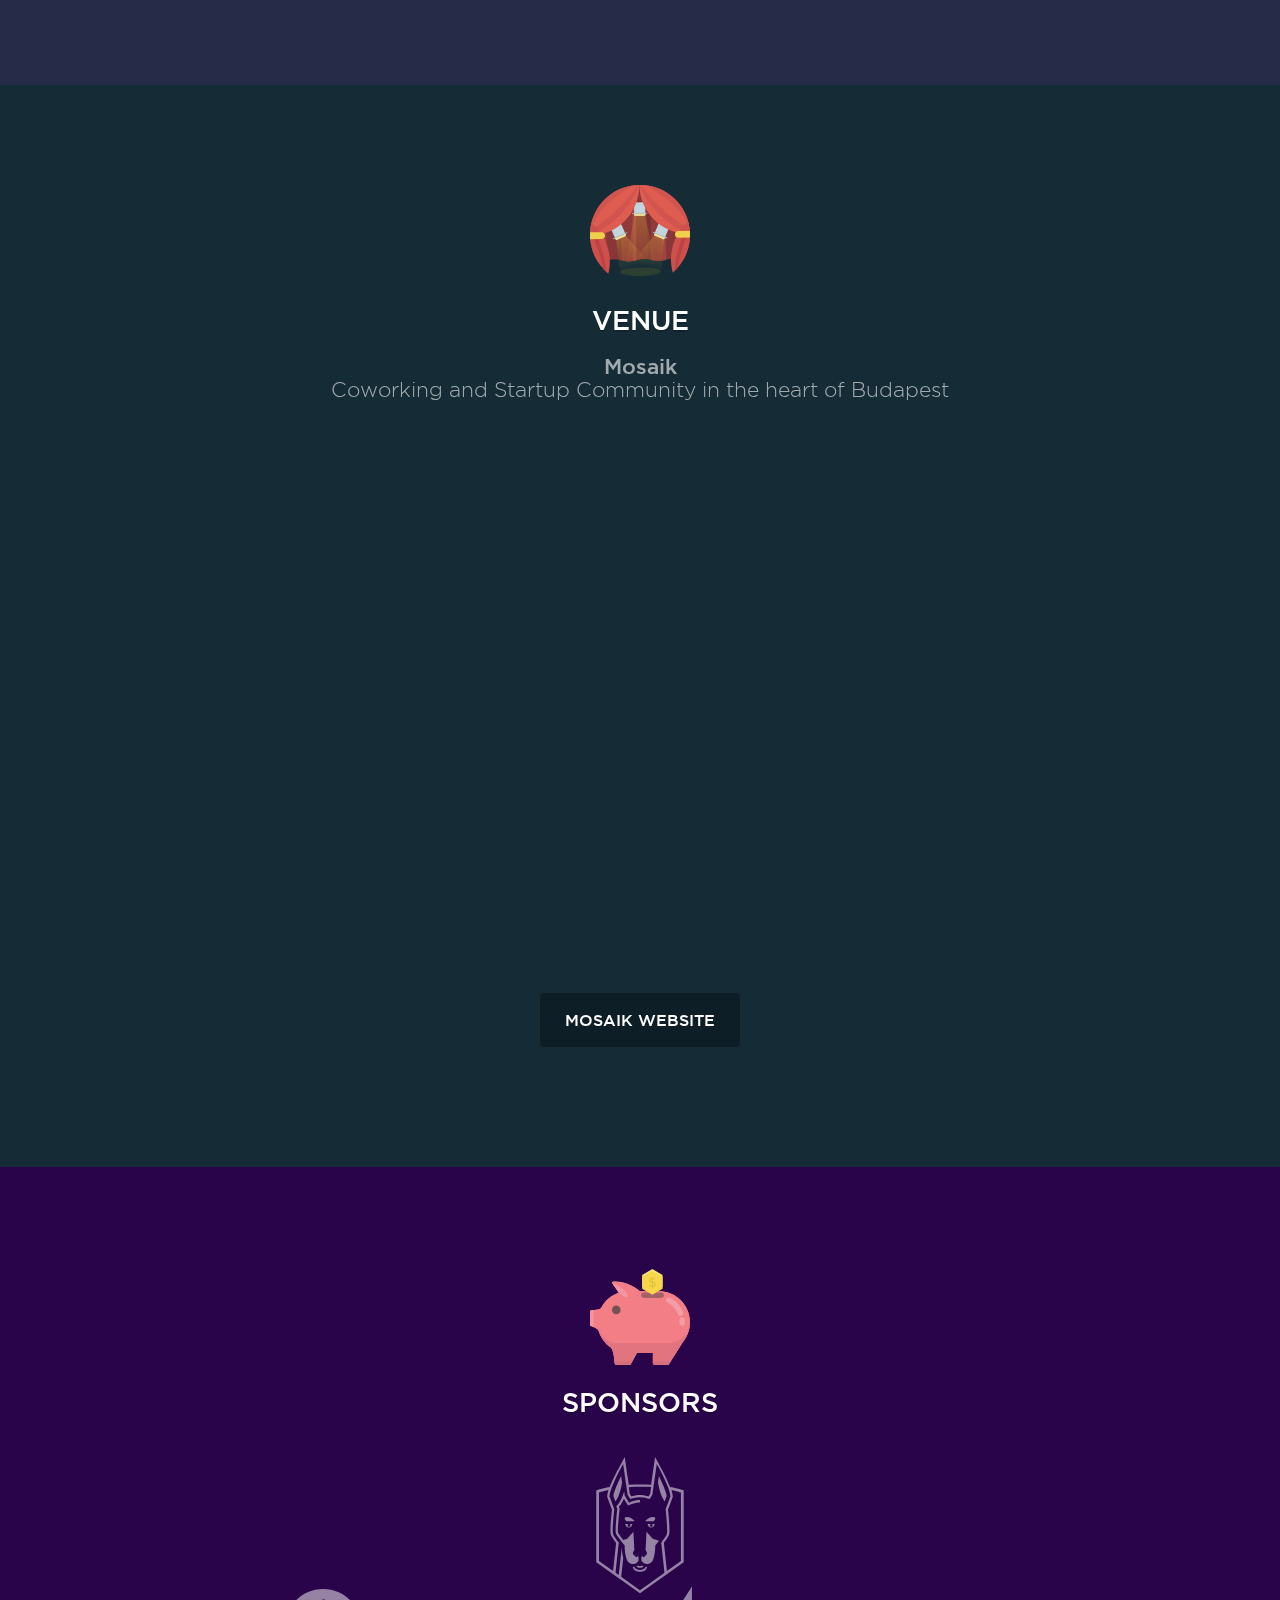
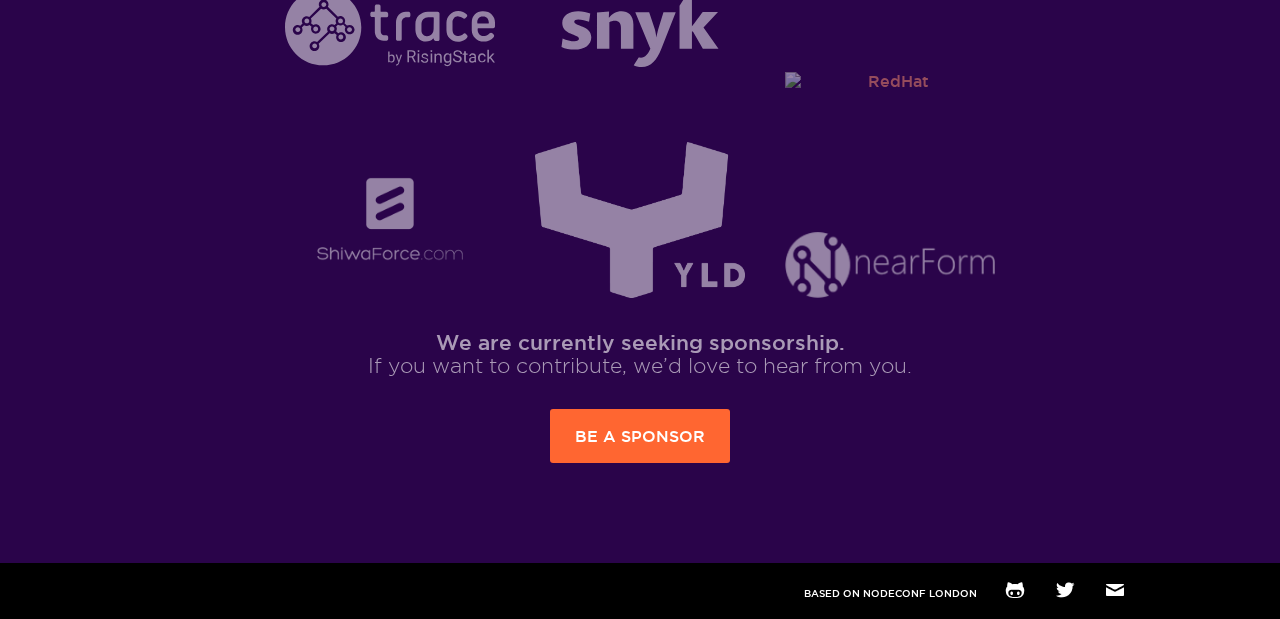
==== commit ceb98916: "feat(sponsors): adding nearform and yld" ====
--- a/index.html
+++ b/index.html
@@ -1,7 +1,7 @@
 <!DOCTYPE html><html lang="en"><head><link type="text/css" href="/css/styles.css" rel="stylesheet"><meta charset="utf-8"><meta name="fragment" content="!"><meta http-equiv="X-UA-Compatible" content="IE=edge,chrome=1"><meta name="apple-mobile-web-app-capable" content="yes"><meta name="viewport" content="initial-scale=1, maximum-scale=1, user-scalable=no"><meta name="description" content="Your work happiness meter"><meta name="keywords" content="nodejs, javascript, node.js, node, js, budapest, digital, transformation, enterprise, community"><link rel="shortcut icon" href="/assets/icons/favicon.ico" type="image/png"><meta property="og:url" content="http://budapest.nodeconf.com"><meta property="og:type" content="website"><meta property="og:site_name" content="NodeConf Budapest 2017"><meta property="og:title" content="NodeConf Budapest 2017 - 20 January 2017"><meta property="og:description" content="NodeConf Budapest will bring together our industry's enterprise heavyweights, our subject experts and highlight the finest talent Budapest has to offer."><meta property="og:image:width" content="1200"><meta property="og:image:height" content="630"><link href="/assets/icons/iphone.png" rel="apple-touch-icon"><link sizes="76x76" href="/assets/icons/ipad.png" rel="apple-touch-icon"><link sizes="120x120" href="/assets/icons/iphone-retina.png" rel="apple-touch-icon"><link sizes="152x152" href="/assets/icons/ipad-retina.png" rel="apple-touch-icon"><link sizes="192x192" href="/assets/icons/android-hires.png" rel="shortcut icon"><link sizes="96x96" href="/assets/icons/android.png" rel="shortcut icon"><title>NodeConf Budapest 2017</title></head><body><section id="hero" full-height class="center"><div class="page-size"><a title="Nodeconf Logo" href="/" class="logo"><img src="/assets/logo/nodeconf_budapest.svg" class="day"></a><div class="content"><h1>Budapest NodeConf 2017</h1><h2 class="h5">Fri 20 January, 2017 &bull; Budapest</h2><a href="https://ti.to/risingstack/nodeconf-budapest" target="_blank" class="button primary large">Get your ticket now • €150 (incl. VAT)</a></div><div class="cloud cloud-01"></div><div class="cloud cloud-02"></div><div class="cloud cloud-03"></div><div class="scroll-pointer"></div></div></section><header data-header><div class="page-size"><a href="/" title="NodeConf Logo" class="logo"><img src="/assets/logo/nodeconf.svg" alt="NodeConf"><span>Budapest,&nbsp;2017</span></a><a data-touch-element data-navigation-toggle class="hamburger"><div class="inner"><span></span><span></span><span></span><span></span><span></span><span></span><span></span></div></a><ul data-navigation class="nav"><li><a href="/#hero">Home</a></li><li><a href="/#speakers">Speakers</a></li><li><a href="/#venue">Venue</a></li><li><a href="/#sponsors">Sponsors</a></li><li><a href="/#schedule">Schedule</a></li><li><a href="/code-of-conduct">Code of Conduct</a></li></ul></div></header><section id="event" full-height><div class="page-size"><div class="row"><div class="col-6 copy"><h2>The Event</h2><p class="large">NodeConf Budapest is a one-day, single-track conference with a laser focus on what people need to know about Node.js.
 <br><br>
 It brings together the sharpest minds from the enterprise with the industry’s leading software development heavyweights and the finest talent that Budapest has to offer.
-</p><h4>Join the Slack Channel</h4><iframe frameBorder="0" width="100px" height="30px" src="https://nodeconfbp-slack.risingstack.com/iframe"></iframe></div><div class="col-6"><div class="illustration"></div></div></div></div></section><section id="speakers" full-height><div class="page-size"><img src="/assets/illustrations/speakers.svg" class="header-illustrator"><h2>Speakers</h2><ul class="speakers-list"><div class='row'><li class="col-4"><div class="avatar-wrap"><img src="assets/photos/speakers/danny_grander.jpg" class="avatar"></div><h4>Danny Grander</h4><h5>Writing Secure Node Code</h5><a href="https://www.twitter.com/grander" target="_blank" class="twitter-handle">@grander</a></li><li class="col-4"><div class="avatar-wrap"><img src="assets/photos/speakers/richard_rodger.jpg" class="avatar"></div><h4>Richard Rodger</h4><h5>Solving service discovery in Node.js with SWIM</h5><a href="https://www.twitter.com/rjrodger" target="_blank" class="twitter-handle">@rjrodger</a></li><li class="col-4"><div class="avatar-wrap"><img src="assets/photos/speakers/peter_marton.jpg" class="avatar"></div><h4>Peter Marton</h4><h5>Breaking down the monolith</h5><a href="https://www.twitter.com/slashdotpeter" target="_blank" class="twitter-handle">@slashdotpeter</a></li></div><div class='row'><li class="col-4"><div class="avatar-wrap"><img src="assets/photos/speakers/jan_lehnardt.jpg" class="avatar"></div><h4>Jan Lehnardt</h4><h5>Kill all Humans, Development Tool Automation Like a Pro</h5><a href="https://www.twitter.com/janl" target="_blank" class="twitter-handle">@janl</a></li><li class="col-4"><div class="avatar-wrap"><img src="assets/photos/speakers/mathias_buus.jpg" class="avatar"></div><h4>Mathias Buus</h4><h5>Peer-to-peer service architecture</h5><a href="https://www.twitter.com/mafintosh" target="_blank" class="twitter-handle">@mafintosh</a></li><li class="col-4"><div class="avatar-wrap"><img src="assets/photos/speakers/lance_ball.png" class="avatar"></div><h4>Lance Ball</h4><h5>A View Into the Vortex, or Tracing Asynchronous Operations in Node</h5><a href="https://www.twitter.com/lanceball" target="_blank" class="twitter-handle">@lanceball</a></li></div><div class='row'><li class="col-4"><div class="avatar-wrap"><img src="assets/photos/speakers/daniel_khan.jpeg" class="avatar"></div><h4>Daniel Khan</h4><h5>I've been web developer for 17 years and this is what I've learned</h5><a href="https://www.twitter.com/dkhan" target="_blank" class="twitter-handle">@dkhan</a></li><li class="col-4"><div class="avatar-wrap"><img src="assets/photos/speakers/tracy_osborn.jpg" class="avatar"></div><h4>Tracy Osborn</h4><h5>Writing Clear and Interesting Technical Content and Documentation</h5><a href="https://www.twitter.com/limedaring" target="_blank" class="twitter-handle">@limedaring</a></li><li class="col-4"><div class="avatar-wrap"><img src="assets/photos/speakers/thomas_watson.jpeg" class="avatar"></div><h4>Thomas Watson</h4><h5>Build your own JavaScript powered radio</h5><a href="https://www.twitter.com/wa7son" target="_blank" class="twitter-handle">@wa7son</a></li></div><div class='row'><li class="col-4"><div class="avatar-wrap"><img src="assets/photos/speakers/pedro_teixeira.jpeg" class="avatar"></div><h4>Pedro Teixeira</h4><h5>Making highly-available and scalable Node.js applications easy to build</h5><a href="https://www.twitter.com/pgte" target="_blank" class="twitter-handle">@pgte</a></li><li class="col-4"><div class="avatar-wrap"><img src="assets/photos/speakers/hassy_veldstra.jpeg" class="avatar"></div><h4>Hassy Veldstra</h4><h5>Shipping Resilient And Scalable Applications With Node.js And Artillery</h5><a href="https://www.twitter.com/hveldstra" target="_blank" class="twitter-handle">@hveldstra</a></li><li class="col-4"><div class="avatar-wrap"><img src="assets/photos/speakers/damien_tassone.jpeg" class="avatar"></div><h4>Damien Tassone</h4><h5>Large distributed desktop application design with Electron</h5><a href="https://www.twitter.com/dtassone" target="_blank" class="twitter-handle">@dtassone</a></li></ul><a href="https://ti.to/risingstack/nodeconf-budapest" target="_blank" class="button primary large">Get your ticket now • €150 (incl. VAT)</a></div></section><section id="schedule" full-height><div class="page-size"><img src="/assets/illustrations/schedule.svg" class="header-illustrator"><h2 class="center">Schedule</h2><table><thead><tr><th class="start">19 January 2016</th><th class="start">Start</th><th class="end">End</th><th class="title">Title</th></tr></thead><tbody><tr><td></td><td class="start">16:00</td><td class="end">18:00</td><td class="title">NodeSchool</td></tr><tr><td></td><td class="start">19:00</td><td class="end">22:00</td><td class="title">Nodebp Meetup</td></tr></tbody><thead><tr><th class="start">20 January 2016</th><th class="start">Start</th><th class="end">End</th><th class="title">Title</th></tr></thead><tbody><tr><td></td><td class="start">09:00</td><td class="end">09:50</td><td class="title">Registration & Breakfast</td></tr><tr><td></td><td class="start">09:50</td><td class="end">10:00</td><td class="title">Welcome</td></tr><tr><td></td><td class="start">10:00</td><td class="end">17:30</td><td class="title">Talks & Lunch & Coffee Breaks</td></tr><tr><td></td><td class="start">17:30</td><td class="end">17:35</td><td class="title">Closing</td></tr><tr><td></td><td class="start">17:35</td><td class="end">19:00</td><td class="title">Drinks Reception</td></tr></tbody></table></div></section><section id="venue" full-height><div class="page-size"><img src="/assets/illustrations/venue.svg" class="header-illustrator"><h2 class="center">Venue</h2><div class="row"><div class="col-8 off-2"><h4 class="center">Mosaik<div class="normal">Coworking and Startup Community in the heart of Budapest</div></h4><br><ul class="photos"><li class="main"><a href="http://mosaik.space" target="_blank" class="photo-venue photo-venue-01"></a></li><div class="row"><li class="col-4"><a href="http://mosaik.space" target="_blank" class="photo-venue photo-venue-02"></a></li><li class="col-4"><a href="http://mosaik.space" target="_blank" class="photo-venue photo-venue-03"></a></li><li class="col-4"><a href="http://mosaik.space" target="_blank" class="photo-venue photo-venue-04"></a></li></div></ul><div class="center"><a href="http://mosaik.space" target="_blank" class="button">Mosaik Website</a></div></div></div></div></section><section id="sponsors" full-height><div class="page-size"><img src="/assets/illustrations/sponsors.svg" class="header-illustrator"><h2>Sponsors</h2><div class="sponsors-row"><ul class="sponsors-list"><li><a href="https://trace.risingstack.com" target="_blank"><img src="/assets/logo/trace-white.svg" alt="Trace"></a></li><li><a href="http://www.snyk.io" target="_blank"><img src="/assets/logo/snyk-white.svg" alt="Snyk"></a></li><li><a href="https://redhat.com" target="_blank"><img src="/assets/logo/redhat-white.png" alt="RedHat"></a></li></ul></div><div class="sponsors-row"><ul class="sponsors-list"><li><a href="https://www.shiwaforce.com/en/" target="_blank"><img src="/assets/logo/shiwaforce.png" alt="ShiwaForce"></a></li></ul></div><h4 class="center">We are currently seeking sponsorship.<div class="normal">If you want to contribute, we’d love to hear from you.</div></h4><br><a href="mailto:gergely@risingstack.com?Subject=NodeConf%20Budapest%202017%20-%20Sponsorship" class="button center primary">Be a Sponsor</a></div></section><footer><div class="page-size"><ul class="links"><li><a href="https://github.com/tancredi/nodeconf-london-2016" alt="Fork on Github" target="_blank" class="fork-of-london">Based on NodeConf London</a></li><li><a href="https://github.com/risingstack/nodeconf-budapest-2017" alt="Fork on Github" target="_blank" class="contact-github"><i class="icon-github"></i><span>Fork Us</span></a></li><li><a href="https://twitter.com/nodeconfbp" alt="Twitter" target="_blank" class="contact-twitter"><i class="icon-twitter"></i><span>@nodeconfbp</span></a></li><li><a href="mailto:nodeconf@risingstack.com?Subject=NodeConf%20London%202017%20-%20Enquiry" alt="Email" target="_blank" class="contact-email"><i class="icon-mail"></i><span>Contact Us</span></a></li></ul></div></footer><script type="text/javascript" src="/js/index.js"></script><script type="text/javascript">(function(i,s,o,g,r,a,m){i['GoogleAnalyticsObject']=r;i[r]=i[r]||function(){
+</p><h4>Join the Slack Channel</h4><iframe frameBorder="0" width="100px" height="30px" src="https://nodeconfbp-slack.risingstack.com/iframe"></iframe></div><div class="col-6"><div class="illustration"></div></div></div></div></section><section id="speakers" full-height><div class="page-size"><img src="/assets/illustrations/speakers.svg" class="header-illustrator"><h2>Speakers</h2><ul class="speakers-list"><div class='row'><li class="col-4"><div class="avatar-wrap"><img src="assets/photos/speakers/danny_grander.jpg" class="avatar"></div><h4>Danny Grander</h4><h5>Writing Secure Node Code</h5><a href="https://www.twitter.com/grander" target="_blank" class="twitter-handle">@grander</a></li><li class="col-4"><div class="avatar-wrap"><img src="assets/photos/speakers/richard_rodger.jpg" class="avatar"></div><h4>Richard Rodger</h4><h5>Solving service discovery in Node.js with SWIM</h5><a href="https://www.twitter.com/rjrodger" target="_blank" class="twitter-handle">@rjrodger</a></li><li class="col-4"><div class="avatar-wrap"><img src="assets/photos/speakers/peter_marton.jpg" class="avatar"></div><h4>Peter Marton</h4><h5>Breaking down the monolith</h5><a href="https://www.twitter.com/slashdotpeter" target="_blank" class="twitter-handle">@slashdotpeter</a></li></div><div class='row'><li class="col-4"><div class="avatar-wrap"><img src="assets/photos/speakers/jan_lehnardt.jpg" class="avatar"></div><h4>Jan Lehnardt</h4><h5>Kill all Humans, Development Tool Automation Like a Pro</h5><a href="https://www.twitter.com/janl" target="_blank" class="twitter-handle">@janl</a></li><li class="col-4"><div class="avatar-wrap"><img src="assets/photos/speakers/mathias_buus.jpg" class="avatar"></div><h4>Mathias Buus</h4><h5>Peer-to-peer service architecture</h5><a href="https://www.twitter.com/mafintosh" target="_blank" class="twitter-handle">@mafintosh</a></li><li class="col-4"><div class="avatar-wrap"><img src="assets/photos/speakers/lance_ball.png" class="avatar"></div><h4>Lance Ball</h4><h5>A View Into the Vortex, or Tracing Asynchronous Operations in Node</h5><a href="https://www.twitter.com/lanceball" target="_blank" class="twitter-handle">@lanceball</a></li></div><div class='row'><li class="col-4"><div class="avatar-wrap"><img src="assets/photos/speakers/daniel_khan.jpeg" class="avatar"></div><h4>Daniel Khan</h4><h5>I've been web developer for 17 years and this is what I've learned</h5><a href="https://www.twitter.com/dkhan" target="_blank" class="twitter-handle">@dkhan</a></li><li class="col-4"><div class="avatar-wrap"><img src="assets/photos/speakers/tracy_osborn.jpg" class="avatar"></div><h4>Tracy Osborn</h4><h5>Writing Clear and Interesting Technical Content and Documentation</h5><a href="https://www.twitter.com/limedaring" target="_blank" class="twitter-handle">@limedaring</a></li><li class="col-4"><div class="avatar-wrap"><img src="assets/photos/speakers/thomas_watson.jpeg" class="avatar"></div><h4>Thomas Watson</h4><h5>Build your own JavaScript powered radio</h5><a href="https://www.twitter.com/wa7son" target="_blank" class="twitter-handle">@wa7son</a></li></div><div class='row'><li class="col-4"><div class="avatar-wrap"><img src="assets/photos/speakers/pedro_teixeira.jpeg" class="avatar"></div><h4>Pedro Teixeira</h4><h5>Making highly-available and scalable Node.js applications easy to build</h5><a href="https://www.twitter.com/pgte" target="_blank" class="twitter-handle">@pgte</a></li><li class="col-4"><div class="avatar-wrap"><img src="assets/photos/speakers/hassy_veldstra.jpeg" class="avatar"></div><h4>Hassy Veldstra</h4><h5>Shipping Resilient And Scalable Applications With Node.js And Artillery</h5><a href="https://www.twitter.com/hveldstra" target="_blank" class="twitter-handle">@hveldstra</a></li><li class="col-4"><div class="avatar-wrap"><img src="assets/photos/speakers/damien_tassone.jpeg" class="avatar"></div><h4>Damien Tassone</h4><h5>Large distributed desktop application design with Electron</h5><a href="https://www.twitter.com/dtassone" target="_blank" class="twitter-handle">@dtassone</a></li></ul><a href="https://ti.to/risingstack/nodeconf-budapest" target="_blank" class="button primary large">Get your ticket now • €150 (incl. VAT)</a></div></section><section id="schedule" full-height><div class="page-size"><img src="/assets/illustrations/schedule.svg" class="header-illustrator"><h2 class="center">Schedule</h2><table><thead><tr><th class="start">19 January 2016</th><th class="start">Start</th><th class="end">End</th><th class="title">Title</th></tr></thead><tbody><tr><td></td><td class="start">16:00</td><td class="end">18:00</td><td class="title">NodeSchool</td></tr><tr><td></td><td class="start">19:00</td><td class="end">22:00</td><td class="title">Nodebp Meetup</td></tr></tbody><thead><tr><th class="start">20 January 2016</th><th class="start">Start</th><th class="end">End</th><th class="title">Title</th></tr></thead><tbody><tr><td></td><td class="start">09:00</td><td class="end">09:50</td><td class="title">Registration & Breakfast</td></tr><tr><td></td><td class="start">09:50</td><td class="end">10:00</td><td class="title">Welcome</td></tr><tr><td></td><td class="start">10:00</td><td class="end">17:30</td><td class="title">Talks & Lunch & Coffee Breaks</td></tr><tr><td></td><td class="start">17:30</td><td class="end">17:35</td><td class="title">Closing</td></tr><tr><td></td><td class="start">17:35</td><td class="end">19:00</td><td class="title">Drinks Reception</td></tr></tbody></table></div></section><section id="venue" full-height><div class="page-size"><img src="/assets/illustrations/venue.svg" class="header-illustrator"><h2 class="center">Venue</h2><div class="row"><div class="col-8 off-2"><h4 class="center">Mosaik<div class="normal">Coworking and Startup Community in the heart of Budapest</div></h4><br><ul class="photos"><li class="main"><a href="http://mosaik.space" target="_blank" class="photo-venue photo-venue-01"></a></li><div class="row"><li class="col-4"><a href="http://mosaik.space" target="_blank" class="photo-venue photo-venue-02"></a></li><li class="col-4"><a href="http://mosaik.space" target="_blank" class="photo-venue photo-venue-03"></a></li><li class="col-4"><a href="http://mosaik.space" target="_blank" class="photo-venue photo-venue-04"></a></li></div></ul><div class="center"><a href="http://mosaik.space" target="_blank" class="button">Mosaik Website</a></div></div></div></div></section><section id="sponsors" full-height><div class="page-size"><img src="/assets/illustrations/sponsors.svg" class="header-illustrator"><h2>Sponsors</h2><div class="sponsors-row"><ul class="sponsors-list"><li><a href="https://trace.risingstack.com" target="_blank"><img src="/assets/logo/trace-white.svg" alt="Trace"></a></li><li><a href="http://www.snyk.io" target="_blank"><img src="/assets/logo/snyk-white.svg" alt="Snyk"></a></li><li><a href="https://redhat.com" target="_blank"><img src="/assets/logo/redhat-white.png" alt="RedHat"></a></li></ul></div><div class="sponsors-row"><ul class="sponsors-list"><li><a href="https://www.shiwaforce.com/en/" target="_blank"><img src="/assets/logo/shiwaforce.png" alt="ShiwaForce"></a></li><li><a href="https://www.yld.io" target="_blank"><img src="/assets/logo/yld.png" alt="YLD"></a></li><li><a href="http://www.nearform.com" target="_blank"><img src="/assets/logo/nearform.png" alt="nearForm"></a></li></ul></div><h4 class="center">We are currently seeking sponsorship.<div class="normal">If you want to contribute, we’d love to hear from you.</div></h4><br><a href="mailto:gergely@risingstack.com?Subject=NodeConf%20Budapest%202017%20-%20Sponsorship" class="button center primary">Be a Sponsor</a></div></section><footer><div class="page-size"><ul class="links"><li><a href="https://github.com/tancredi/nodeconf-london-2016" alt="Fork on Github" target="_blank" class="fork-of-london">Based on NodeConf London</a></li><li><a href="https://github.com/risingstack/nodeconf-budapest-2017" alt="Fork on Github" target="_blank" class="contact-github"><i class="icon-github"></i><span>Fork Us</span></a></li><li><a href="https://twitter.com/nodeconfbp" alt="Twitter" target="_blank" class="contact-twitter"><i class="icon-twitter"></i><span>@nodeconfbp</span></a></li><li><a href="mailto:nodeconf@risingstack.com?Subject=NodeConf%20London%202017%20-%20Enquiry" alt="Email" target="_blank" class="contact-email"><i class="icon-mail"></i><span>Contact Us</span></a></li></ul></div></footer><script type="text/javascript" src="/js/index.js"></script><script type="text/javascript">(function(i,s,o,g,r,a,m){i['GoogleAnalyticsObject']=r;i[r]=i[r]||function(){
 (i[r].q=i[r].q||[]).push(arguments)},i[r].l=1*new Date();a=s.createElement(o),
 m=s.getElementsByTagName(o)[0];a.async=1;a.src=g;m.parentNode.insertBefore(a,m)
 })(window,document,'script','//www.google-analytics.com/analytics.js','ga');
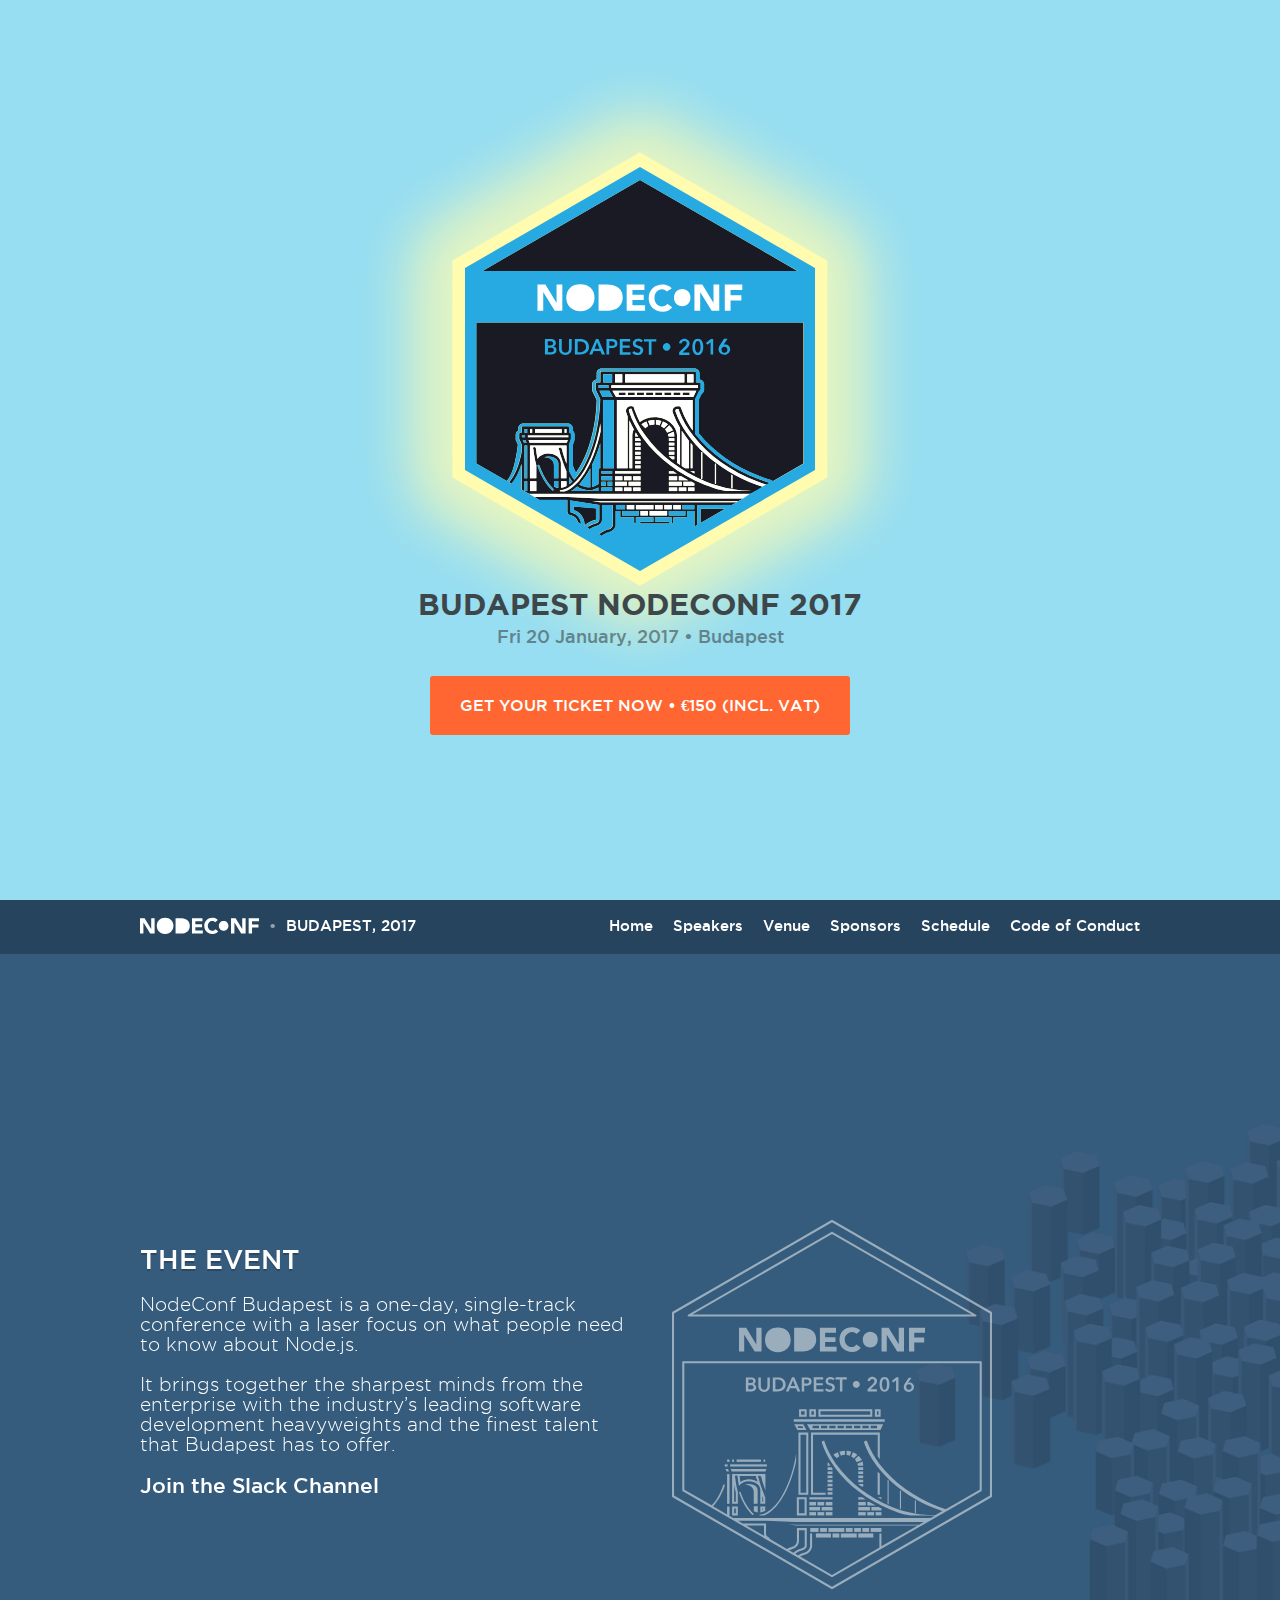
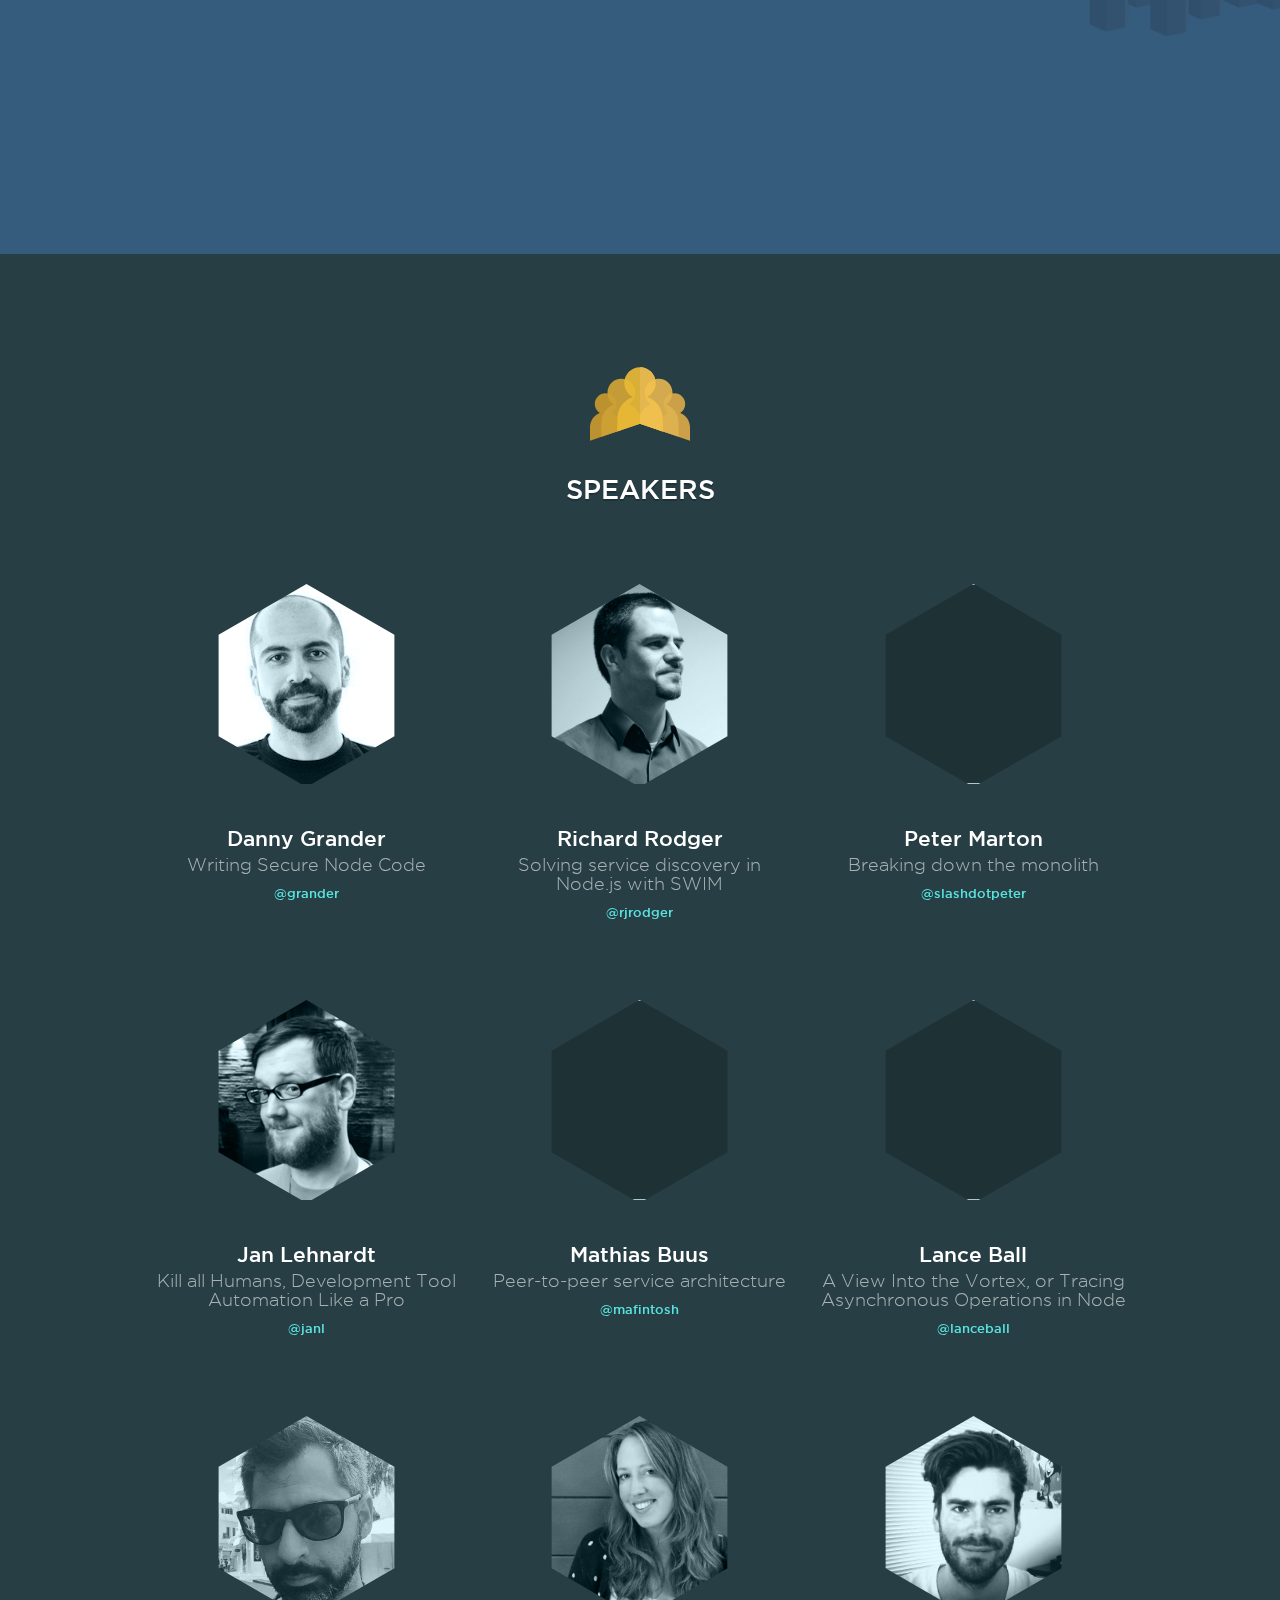
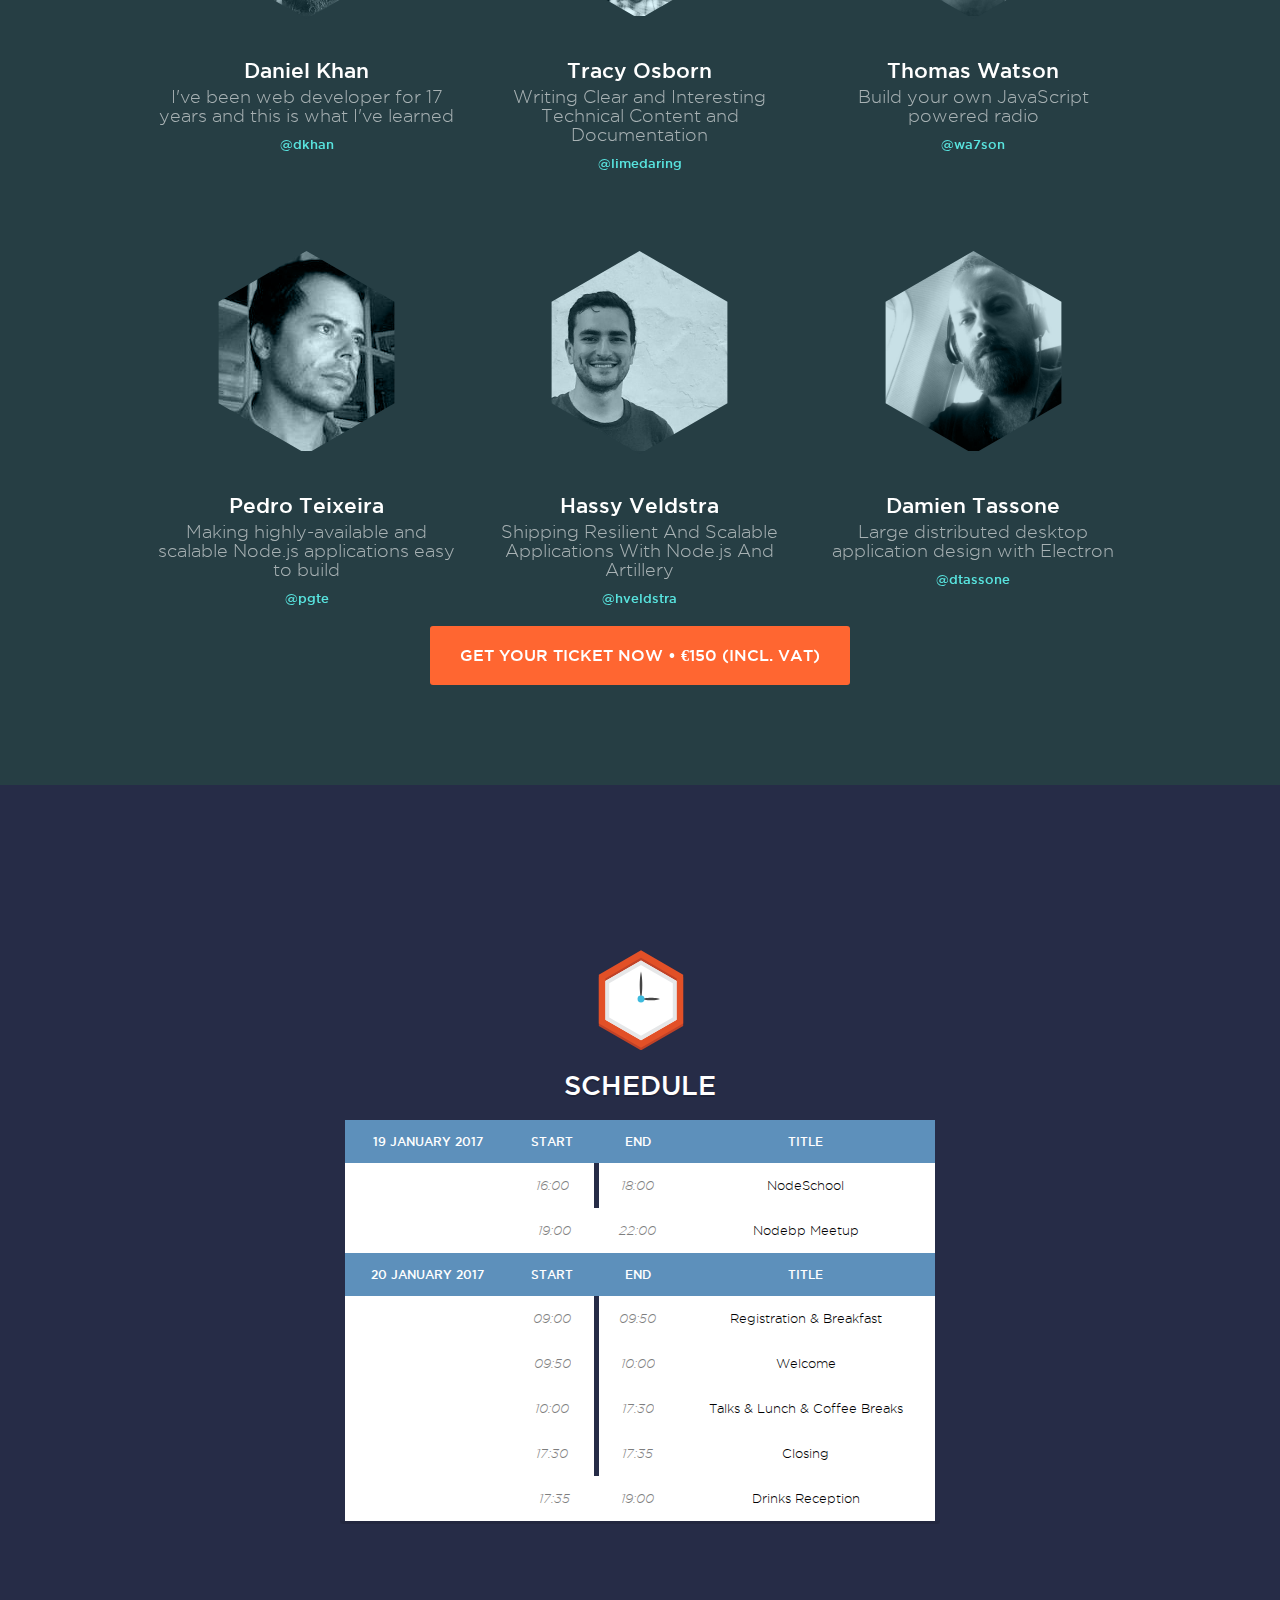
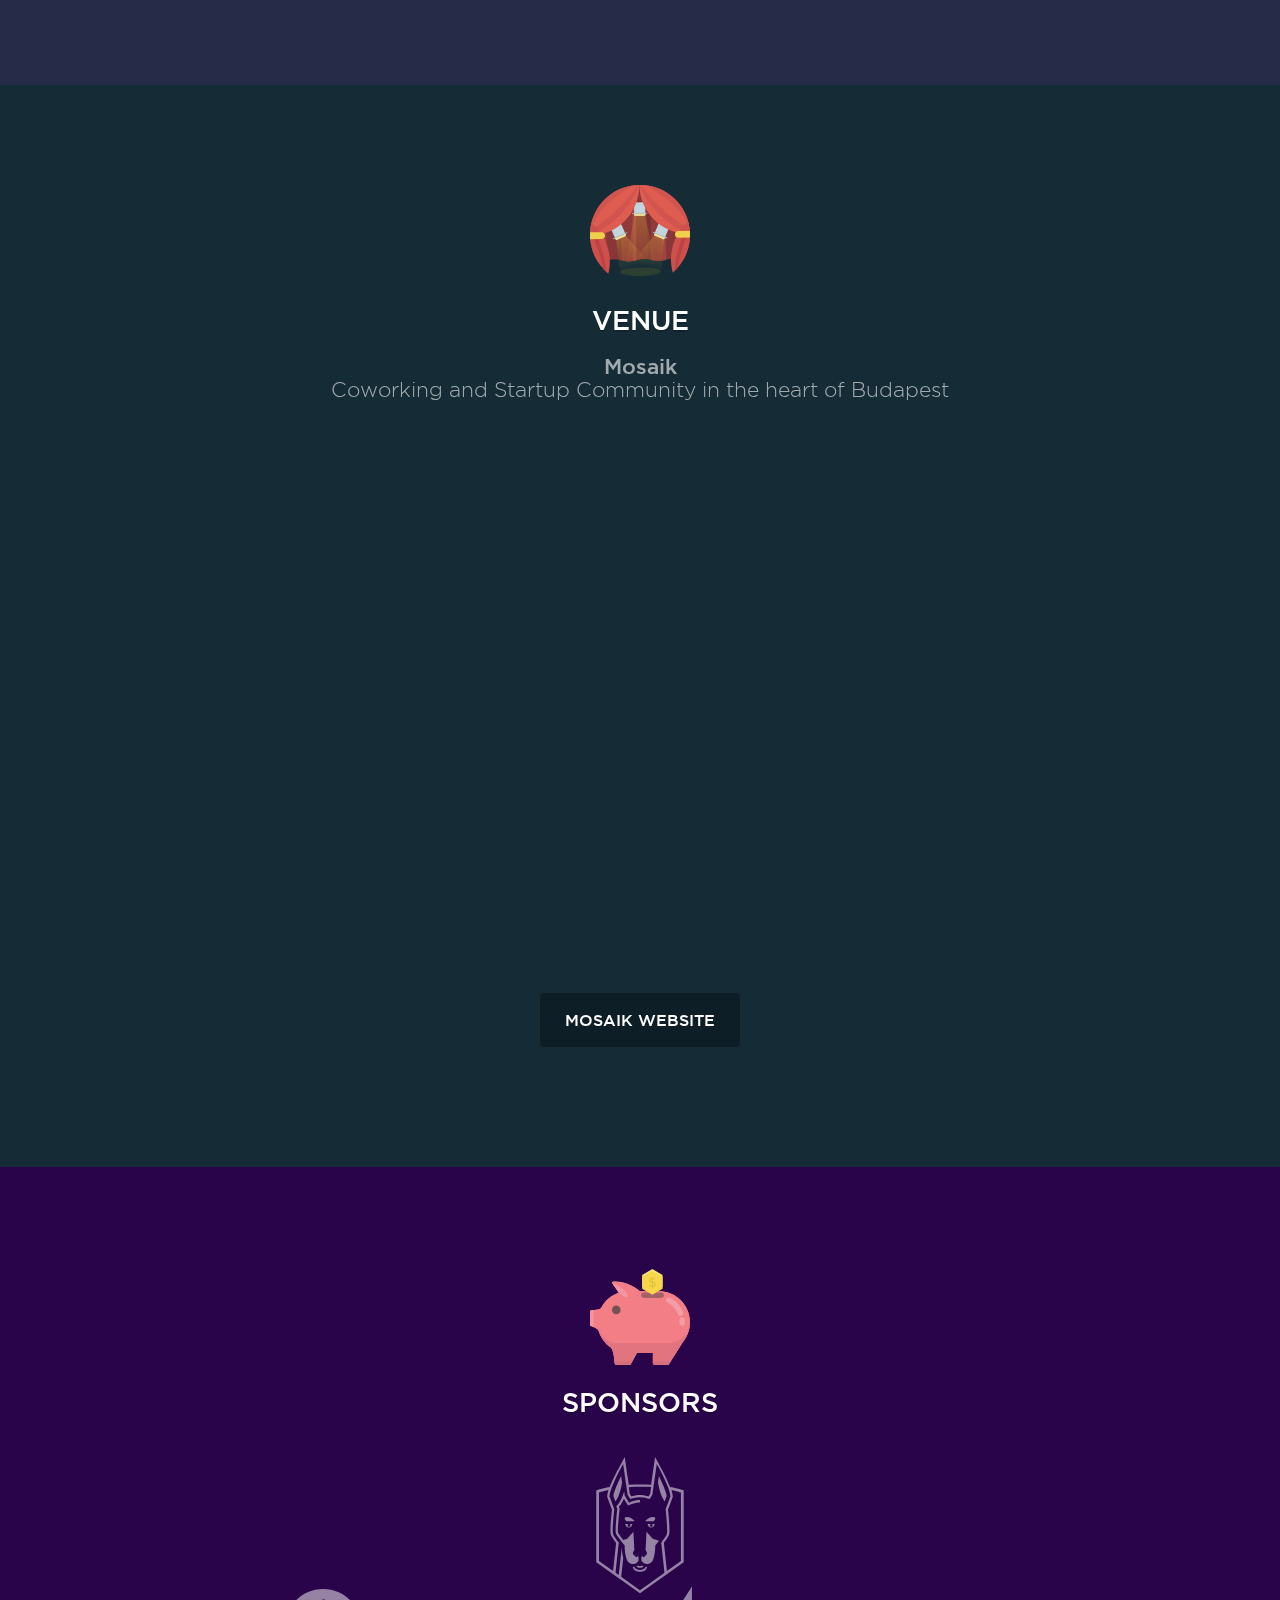
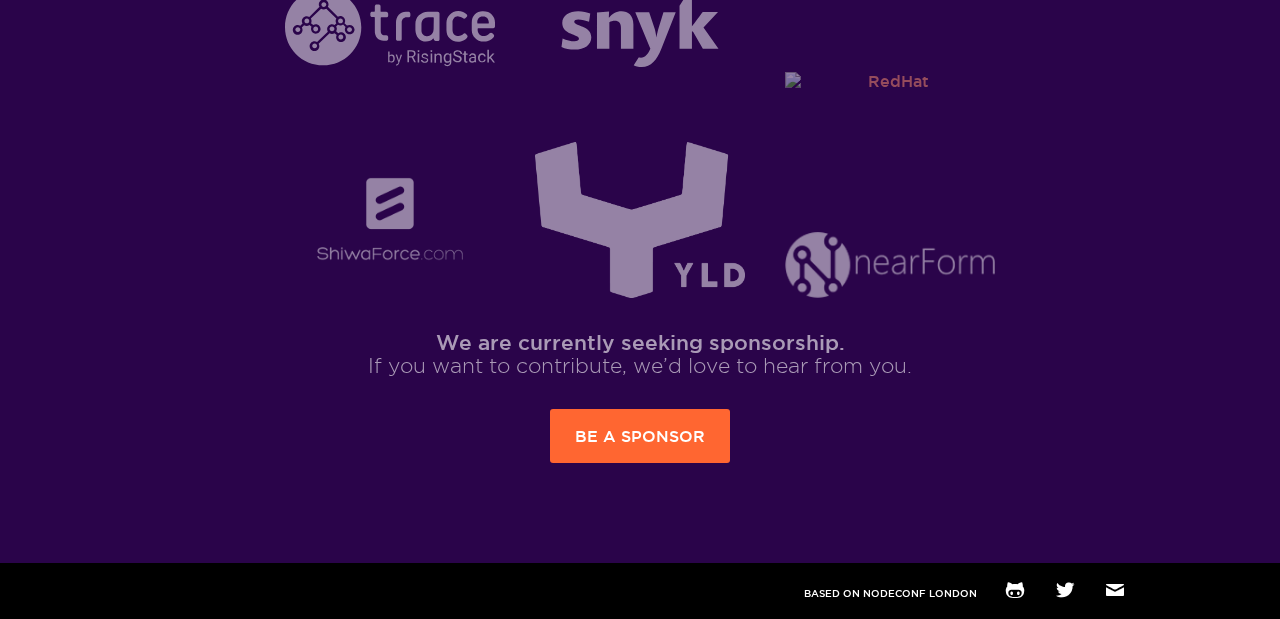
==== commit e57c58dd: "fix(date): schedule uses 2017" ====
--- a/index.html
+++ b/index.html
@@ -1,7 +1,7 @@
 <!DOCTYPE html><html lang="en"><head><link type="text/css" href="/css/styles.css" rel="stylesheet"><meta charset="utf-8"><meta name="fragment" content="!"><meta http-equiv="X-UA-Compatible" content="IE=edge,chrome=1"><meta name="apple-mobile-web-app-capable" content="yes"><meta name="viewport" content="initial-scale=1, maximum-scale=1, user-scalable=no"><meta name="description" content="Your work happiness meter"><meta name="keywords" content="nodejs, javascript, node.js, node, js, budapest, digital, transformation, enterprise, community"><link rel="shortcut icon" href="/assets/icons/favicon.ico" type="image/png"><meta property="og:url" content="http://budapest.nodeconf.com"><meta property="og:type" content="website"><meta property="og:site_name" content="NodeConf Budapest 2017"><meta property="og:title" content="NodeConf Budapest 2017 - 20 January 2017"><meta property="og:description" content="NodeConf Budapest will bring together our industry's enterprise heavyweights, our subject experts and highlight the finest talent Budapest has to offer."><meta property="og:image:width" content="1200"><meta property="og:image:height" content="630"><link href="/assets/icons/iphone.png" rel="apple-touch-icon"><link sizes="76x76" href="/assets/icons/ipad.png" rel="apple-touch-icon"><link sizes="120x120" href="/assets/icons/iphone-retina.png" rel="apple-touch-icon"><link sizes="152x152" href="/assets/icons/ipad-retina.png" rel="apple-touch-icon"><link sizes="192x192" href="/assets/icons/android-hires.png" rel="shortcut icon"><link sizes="96x96" href="/assets/icons/android.png" rel="shortcut icon"><title>NodeConf Budapest 2017</title></head><body><section id="hero" full-height class="center"><div class="page-size"><a title="Nodeconf Logo" href="/" class="logo"><img src="/assets/logo/nodeconf_budapest.svg" class="day"></a><div class="content"><h1>Budapest NodeConf 2017</h1><h2 class="h5">Fri 20 January, 2017 &bull; Budapest</h2><a href="https://ti.to/risingstack/nodeconf-budapest" target="_blank" class="button primary large">Get your ticket now • €150 (incl. VAT)</a></div><div class="cloud cloud-01"></div><div class="cloud cloud-02"></div><div class="cloud cloud-03"></div><div class="scroll-pointer"></div></div></section><header data-header><div class="page-size"><a href="/" title="NodeConf Logo" class="logo"><img src="/assets/logo/nodeconf.svg" alt="NodeConf"><span>Budapest,&nbsp;2017</span></a><a data-touch-element data-navigation-toggle class="hamburger"><div class="inner"><span></span><span></span><span></span><span></span><span></span><span></span><span></span></div></a><ul data-navigation class="nav"><li><a href="/#hero">Home</a></li><li><a href="/#speakers">Speakers</a></li><li><a href="/#venue">Venue</a></li><li><a href="/#sponsors">Sponsors</a></li><li><a href="/#schedule">Schedule</a></li><li><a href="/code-of-conduct">Code of Conduct</a></li></ul></div></header><section id="event" full-height><div class="page-size"><div class="row"><div class="col-6 copy"><h2>The Event</h2><p class="large">NodeConf Budapest is a one-day, single-track conference with a laser focus on what people need to know about Node.js.
 <br><br>
 It brings together the sharpest minds from the enterprise with the industry’s leading software development heavyweights and the finest talent that Budapest has to offer.
-</p><h4>Join the Slack Channel</h4><iframe frameBorder="0" width="100px" height="30px" src="https://nodeconfbp-slack.risingstack.com/iframe"></iframe></div><div class="col-6"><div class="illustration"></div></div></div></div></section><section id="speakers" full-height><div class="page-size"><img src="/assets/illustrations/speakers.svg" class="header-illustrator"><h2>Speakers</h2><ul class="speakers-list"><div class='row'><li class="col-4"><div class="avatar-wrap"><img src="assets/photos/speakers/danny_grander.jpg" class="avatar"></div><h4>Danny Grander</h4><h5>Writing Secure Node Code</h5><a href="https://www.twitter.com/grander" target="_blank" class="twitter-handle">@grander</a></li><li class="col-4"><div class="avatar-wrap"><img src="assets/photos/speakers/richard_rodger.jpg" class="avatar"></div><h4>Richard Rodger</h4><h5>Solving service discovery in Node.js with SWIM</h5><a href="https://www.twitter.com/rjrodger" target="_blank" class="twitter-handle">@rjrodger</a></li><li class="col-4"><div class="avatar-wrap"><img src="assets/photos/speakers/peter_marton.jpg" class="avatar"></div><h4>Peter Marton</h4><h5>Breaking down the monolith</h5><a href="https://www.twitter.com/slashdotpeter" target="_blank" class="twitter-handle">@slashdotpeter</a></li></div><div class='row'><li class="col-4"><div class="avatar-wrap"><img src="assets/photos/speakers/jan_lehnardt.jpg" class="avatar"></div><h4>Jan Lehnardt</h4><h5>Kill all Humans, Development Tool Automation Like a Pro</h5><a href="https://www.twitter.com/janl" target="_blank" class="twitter-handle">@janl</a></li><li class="col-4"><div class="avatar-wrap"><img src="assets/photos/speakers/mathias_buus.jpg" class="avatar"></div><h4>Mathias Buus</h4><h5>Peer-to-peer service architecture</h5><a href="https://www.twitter.com/mafintosh" target="_blank" class="twitter-handle">@mafintosh</a></li><li class="col-4"><div class="avatar-wrap"><img src="assets/photos/speakers/lance_ball.png" class="avatar"></div><h4>Lance Ball</h4><h5>A View Into the Vortex, or Tracing Asynchronous Operations in Node</h5><a href="https://www.twitter.com/lanceball" target="_blank" class="twitter-handle">@lanceball</a></li></div><div class='row'><li class="col-4"><div class="avatar-wrap"><img src="assets/photos/speakers/daniel_khan.jpeg" class="avatar"></div><h4>Daniel Khan</h4><h5>I've been web developer for 17 years and this is what I've learned</h5><a href="https://www.twitter.com/dkhan" target="_blank" class="twitter-handle">@dkhan</a></li><li class="col-4"><div class="avatar-wrap"><img src="assets/photos/speakers/tracy_osborn.jpg" class="avatar"></div><h4>Tracy Osborn</h4><h5>Writing Clear and Interesting Technical Content and Documentation</h5><a href="https://www.twitter.com/limedaring" target="_blank" class="twitter-handle">@limedaring</a></li><li class="col-4"><div class="avatar-wrap"><img src="assets/photos/speakers/thomas_watson.jpeg" class="avatar"></div><h4>Thomas Watson</h4><h5>Build your own JavaScript powered radio</h5><a href="https://www.twitter.com/wa7son" target="_blank" class="twitter-handle">@wa7son</a></li></div><div class='row'><li class="col-4"><div class="avatar-wrap"><img src="assets/photos/speakers/pedro_teixeira.jpeg" class="avatar"></div><h4>Pedro Teixeira</h4><h5>Making highly-available and scalable Node.js applications easy to build</h5><a href="https://www.twitter.com/pgte" target="_blank" class="twitter-handle">@pgte</a></li><li class="col-4"><div class="avatar-wrap"><img src="assets/photos/speakers/hassy_veldstra.jpeg" class="avatar"></div><h4>Hassy Veldstra</h4><h5>Shipping Resilient And Scalable Applications With Node.js And Artillery</h5><a href="https://www.twitter.com/hveldstra" target="_blank" class="twitter-handle">@hveldstra</a></li><li class="col-4"><div class="avatar-wrap"><img src="assets/photos/speakers/damien_tassone.jpeg" class="avatar"></div><h4>Damien Tassone</h4><h5>Large distributed desktop application design with Electron</h5><a href="https://www.twitter.com/dtassone" target="_blank" class="twitter-handle">@dtassone</a></li></ul><a href="https://ti.to/risingstack/nodeconf-budapest" target="_blank" class="button primary large">Get your ticket now • €150 (incl. VAT)</a></div></section><section id="schedule" full-height><div class="page-size"><img src="/assets/illustrations/schedule.svg" class="header-illustrator"><h2 class="center">Schedule</h2><table><thead><tr><th class="start">19 January 2016</th><th class="start">Start</th><th class="end">End</th><th class="title">Title</th></tr></thead><tbody><tr><td></td><td class="start">16:00</td><td class="end">18:00</td><td class="title">NodeSchool</td></tr><tr><td></td><td class="start">19:00</td><td class="end">22:00</td><td class="title">Nodebp Meetup</td></tr></tbody><thead><tr><th class="start">20 January 2016</th><th class="start">Start</th><th class="end">End</th><th class="title">Title</th></tr></thead><tbody><tr><td></td><td class="start">09:00</td><td class="end">09:50</td><td class="title">Registration & Breakfast</td></tr><tr><td></td><td class="start">09:50</td><td class="end">10:00</td><td class="title">Welcome</td></tr><tr><td></td><td class="start">10:00</td><td class="end">17:30</td><td class="title">Talks & Lunch & Coffee Breaks</td></tr><tr><td></td><td class="start">17:30</td><td class="end">17:35</td><td class="title">Closing</td></tr><tr><td></td><td class="start">17:35</td><td class="end">19:00</td><td class="title">Drinks Reception</td></tr></tbody></table></div></section><section id="venue" full-height><div class="page-size"><img src="/assets/illustrations/venue.svg" class="header-illustrator"><h2 class="center">Venue</h2><div class="row"><div class="col-8 off-2"><h4 class="center">Mosaik<div class="normal">Coworking and Startup Community in the heart of Budapest</div></h4><br><ul class="photos"><li class="main"><a href="http://mosaik.space" target="_blank" class="photo-venue photo-venue-01"></a></li><div class="row"><li class="col-4"><a href="http://mosaik.space" target="_blank" class="photo-venue photo-venue-02"></a></li><li class="col-4"><a href="http://mosaik.space" target="_blank" class="photo-venue photo-venue-03"></a></li><li class="col-4"><a href="http://mosaik.space" target="_blank" class="photo-venue photo-venue-04"></a></li></div></ul><div class="center"><a href="http://mosaik.space" target="_blank" class="button">Mosaik Website</a></div></div></div></div></section><section id="sponsors" full-height><div class="page-size"><img src="/assets/illustrations/sponsors.svg" class="header-illustrator"><h2>Sponsors</h2><div class="sponsors-row"><ul class="sponsors-list"><li><a href="https://trace.risingstack.com" target="_blank"><img src="/assets/logo/trace-white.svg" alt="Trace"></a></li><li><a href="http://www.snyk.io" target="_blank"><img src="/assets/logo/snyk-white.svg" alt="Snyk"></a></li><li><a href="https://redhat.com" target="_blank"><img src="/assets/logo/redhat-white.png" alt="RedHat"></a></li></ul></div><div class="sponsors-row"><ul class="sponsors-list"><li><a href="https://www.shiwaforce.com/en/" target="_blank"><img src="/assets/logo/shiwaforce.png" alt="ShiwaForce"></a></li><li><a href="https://www.yld.io" target="_blank"><img src="/assets/logo/yld.png" alt="YLD"></a></li><li><a href="http://www.nearform.com" target="_blank"><img src="/assets/logo/nearform.png" alt="nearForm"></a></li></ul></div><h4 class="center">We are currently seeking sponsorship.<div class="normal">If you want to contribute, we’d love to hear from you.</div></h4><br><a href="mailto:gergely@risingstack.com?Subject=NodeConf%20Budapest%202017%20-%20Sponsorship" class="button center primary">Be a Sponsor</a></div></section><footer><div class="page-size"><ul class="links"><li><a href="https://github.com/tancredi/nodeconf-london-2016" alt="Fork on Github" target="_blank" class="fork-of-london">Based on NodeConf London</a></li><li><a href="https://github.com/risingstack/nodeconf-budapest-2017" alt="Fork on Github" target="_blank" class="contact-github"><i class="icon-github"></i><span>Fork Us</span></a></li><li><a href="https://twitter.com/nodeconfbp" alt="Twitter" target="_blank" class="contact-twitter"><i class="icon-twitter"></i><span>@nodeconfbp</span></a></li><li><a href="mailto:nodeconf@risingstack.com?Subject=NodeConf%20London%202017%20-%20Enquiry" alt="Email" target="_blank" class="contact-email"><i class="icon-mail"></i><span>Contact Us</span></a></li></ul></div></footer><script type="text/javascript" src="/js/index.js"></script><script type="text/javascript">(function(i,s,o,g,r,a,m){i['GoogleAnalyticsObject']=r;i[r]=i[r]||function(){
+</p><h4>Join the Slack Channel</h4><iframe frameBorder="0" width="100px" height="30px" src="https://nodeconfbp-slack.risingstack.com/iframe"></iframe></div><div class="col-6"><div class="illustration"></div></div></div></div></section><section id="speakers" full-height><div class="page-size"><img src="/assets/illustrations/speakers.svg" class="header-illustrator"><h2>Speakers</h2><ul class="speakers-list"><div class='row'><li class="col-4"><div class="avatar-wrap"><img src="assets/photos/speakers/danny_grander.jpg" class="avatar"></div><h4>Danny Grander</h4><h5>Writing Secure Node Code</h5><a href="https://www.twitter.com/grander" target="_blank" class="twitter-handle">@grander</a></li><li class="col-4"><div class="avatar-wrap"><img src="assets/photos/speakers/richard_rodger.jpg" class="avatar"></div><h4>Richard Rodger</h4><h5>Solving service discovery in Node.js with SWIM</h5><a href="https://www.twitter.com/rjrodger" target="_blank" class="twitter-handle">@rjrodger</a></li><li class="col-4"><div class="avatar-wrap"><img src="assets/photos/speakers/peter_marton.jpg" class="avatar"></div><h4>Peter Marton</h4><h5>Breaking down the monolith</h5><a href="https://www.twitter.com/slashdotpeter" target="_blank" class="twitter-handle">@slashdotpeter</a></li></div><div class='row'><li class="col-4"><div class="avatar-wrap"><img src="assets/photos/speakers/jan_lehnardt.jpg" class="avatar"></div><h4>Jan Lehnardt</h4><h5>Kill all Humans, Development Tool Automation Like a Pro</h5><a href="https://www.twitter.com/janl" target="_blank" class="twitter-handle">@janl</a></li><li class="col-4"><div class="avatar-wrap"><img src="assets/photos/speakers/mathias_buus.jpg" class="avatar"></div><h4>Mathias Buus</h4><h5>Peer-to-peer service architecture</h5><a href="https://www.twitter.com/mafintosh" target="_blank" class="twitter-handle">@mafintosh</a></li><li class="col-4"><div class="avatar-wrap"><img src="assets/photos/speakers/lance_ball.png" class="avatar"></div><h4>Lance Ball</h4><h5>A View Into the Vortex, or Tracing Asynchronous Operations in Node</h5><a href="https://www.twitter.com/lanceball" target="_blank" class="twitter-handle">@lanceball</a></li></div><div class='row'><li class="col-4"><div class="avatar-wrap"><img src="assets/photos/speakers/daniel_khan.jpeg" class="avatar"></div><h4>Daniel Khan</h4><h5>I've been web developer for 17 years and this is what I've learned</h5><a href="https://www.twitter.com/dkhan" target="_blank" class="twitter-handle">@dkhan</a></li><li class="col-4"><div class="avatar-wrap"><img src="assets/photos/speakers/tracy_osborn.jpg" class="avatar"></div><h4>Tracy Osborn</h4><h5>Writing Clear and Interesting Technical Content and Documentation</h5><a href="https://www.twitter.com/limedaring" target="_blank" class="twitter-handle">@limedaring</a></li><li class="col-4"><div class="avatar-wrap"><img src="assets/photos/speakers/thomas_watson.jpeg" class="avatar"></div><h4>Thomas Watson</h4><h5>Build your own JavaScript powered radio</h5><a href="https://www.twitter.com/wa7son" target="_blank" class="twitter-handle">@wa7son</a></li></div><div class='row'><li class="col-4"><div class="avatar-wrap"><img src="assets/photos/speakers/pedro_teixeira.jpeg" class="avatar"></div><h4>Pedro Teixeira</h4><h5>Making highly-available and scalable Node.js applications easy to build</h5><a href="https://www.twitter.com/pgte" target="_blank" class="twitter-handle">@pgte</a></li><li class="col-4"><div class="avatar-wrap"><img src="assets/photos/speakers/hassy_veldstra.jpeg" class="avatar"></div><h4>Hassy Veldstra</h4><h5>Shipping Resilient And Scalable Applications With Node.js And Artillery</h5><a href="https://www.twitter.com/hveldstra" target="_blank" class="twitter-handle">@hveldstra</a></li><li class="col-4"><div class="avatar-wrap"><img src="assets/photos/speakers/damien_tassone.jpeg" class="avatar"></div><h4>Damien Tassone</h4><h5>Large distributed desktop application design with Electron</h5><a href="https://www.twitter.com/dtassone" target="_blank" class="twitter-handle">@dtassone</a></li></ul><a href="https://ti.to/risingstack/nodeconf-budapest" target="_blank" class="button primary large">Get your ticket now • €150 (incl. VAT)</a></div></section><section id="schedule" full-height><div class="page-size"><img src="/assets/illustrations/schedule.svg" class="header-illustrator"><h2 class="center">Schedule</h2><table><thead><tr><th class="start">19 January 2017</th><th class="start">Start</th><th class="end">End</th><th class="title">Title</th></tr></thead><tbody><tr><td></td><td class="start">16:00</td><td class="end">18:00</td><td class="title">NodeSchool</td></tr><tr><td></td><td class="start">19:00</td><td class="end">22:00</td><td class="title">Nodebp Meetup</td></tr></tbody><thead><tr><th class="start">20 January 2017</th><th class="start">Start</th><th class="end">End</th><th class="title">Title</th></tr></thead><tbody><tr><td></td><td class="start">09:00</td><td class="end">09:50</td><td class="title">Registration & Breakfast</td></tr><tr><td></td><td class="start">09:50</td><td class="end">10:00</td><td class="title">Welcome</td></tr><tr><td></td><td class="start">10:00</td><td class="end">17:30</td><td class="title">Talks & Lunch & Coffee Breaks</td></tr><tr><td></td><td class="start">17:30</td><td class="end">17:35</td><td class="title">Closing</td></tr><tr><td></td><td class="start">17:35</td><td class="end">19:00</td><td class="title">Drinks Reception</td></tr></tbody></table></div></section><section id="venue" full-height><div class="page-size"><img src="/assets/illustrations/venue.svg" class="header-illustrator"><h2 class="center">Venue</h2><div class="row"><div class="col-8 off-2"><h4 class="center">Mosaik<div class="normal">Coworking and Startup Community in the heart of Budapest</div></h4><br><ul class="photos"><li class="main"><a href="http://mosaik.space" target="_blank" class="photo-venue photo-venue-01"></a></li><div class="row"><li class="col-4"><a href="http://mosaik.space" target="_blank" class="photo-venue photo-venue-02"></a></li><li class="col-4"><a href="http://mosaik.space" target="_blank" class="photo-venue photo-venue-03"></a></li><li class="col-4"><a href="http://mosaik.space" target="_blank" class="photo-venue photo-venue-04"></a></li></div></ul><div class="center"><a href="http://mosaik.space" target="_blank" class="button">Mosaik Website</a></div></div></div></div></section><section id="sponsors" full-height><div class="page-size"><img src="/assets/illustrations/sponsors.svg" class="header-illustrator"><h2>Sponsors</h2><div class="sponsors-row"><ul class="sponsors-list"><li><a href="https://trace.risingstack.com" target="_blank"><img src="/assets/logo/trace-white.svg" alt="Trace"></a></li><li><a href="http://www.snyk.io" target="_blank"><img src="/assets/logo/snyk-white.svg" alt="Snyk"></a></li><li><a href="https://redhat.com" target="_blank"><img src="/assets/logo/redhat-white.png" alt="RedHat"></a></li></ul></div><div class="sponsors-row"><ul class="sponsors-list"><li><a href="https://www.shiwaforce.com/en/" target="_blank"><img src="/assets/logo/shiwaforce.png" alt="ShiwaForce"></a></li><li><a href="https://www.yld.io" target="_blank"><img src="/assets/logo/yld.png" alt="YLD"></a></li><li><a href="http://www.nearform.com" target="_blank"><img src="/assets/logo/nearform.png" alt="nearForm"></a></li></ul></div><h4 class="center">We are currently seeking sponsorship.<div class="normal">If you want to contribute, we’d love to hear from you.</div></h4><br><a href="mailto:gergely@risingstack.com?Subject=NodeConf%20Budapest%202017%20-%20Sponsorship" class="button center primary">Be a Sponsor</a></div></section><footer><div class="page-size"><ul class="links"><li><a href="https://github.com/tancredi/nodeconf-london-2016" alt="Fork on Github" target="_blank" class="fork-of-london">Based on NodeConf London</a></li><li><a href="https://github.com/risingstack/nodeconf-budapest-2017" alt="Fork on Github" target="_blank" class="contact-github"><i class="icon-github"></i><span>Fork Us</span></a></li><li><a href="https://twitter.com/nodeconfbp" alt="Twitter" target="_blank" class="contact-twitter"><i class="icon-twitter"></i><span>@nodeconfbp</span></a></li><li><a href="mailto:nodeconf@risingstack.com?Subject=NodeConf%20London%202017%20-%20Enquiry" alt="Email" target="_blank" class="contact-email"><i class="icon-mail"></i><span>Contact Us</span></a></li></ul></div></footer><script type="text/javascript" src="/js/index.js"></script><script type="text/javascript">(function(i,s,o,g,r,a,m){i['GoogleAnalyticsObject']=r;i[r]=i[r]||function(){
 (i[r].q=i[r].q||[]).push(arguments)},i[r].l=1*new Date();a=s.createElement(o),
 m=s.getElementsByTagName(o)[0];a.async=1;a.src=g;m.parentNode.insertBefore(a,m)
 })(window,document,'script','//www.google-analytics.com/analytics.js','ga');
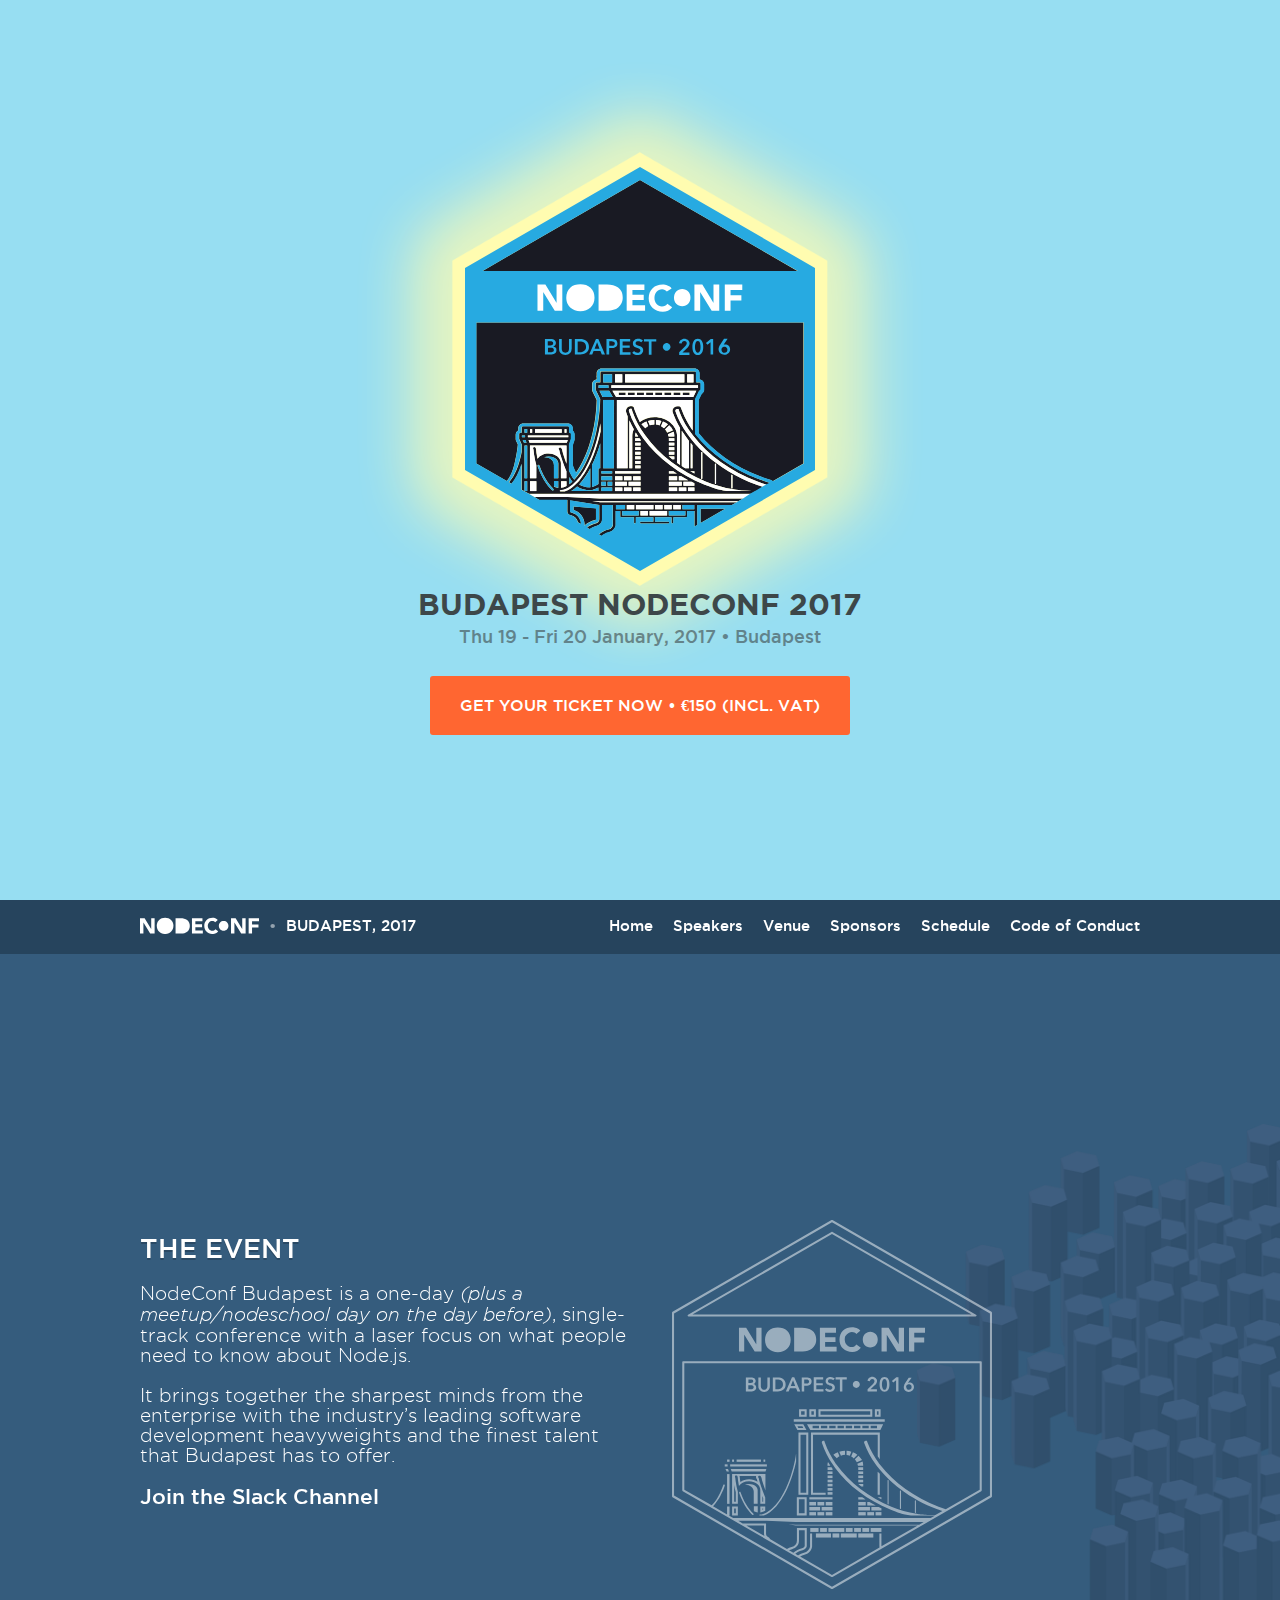
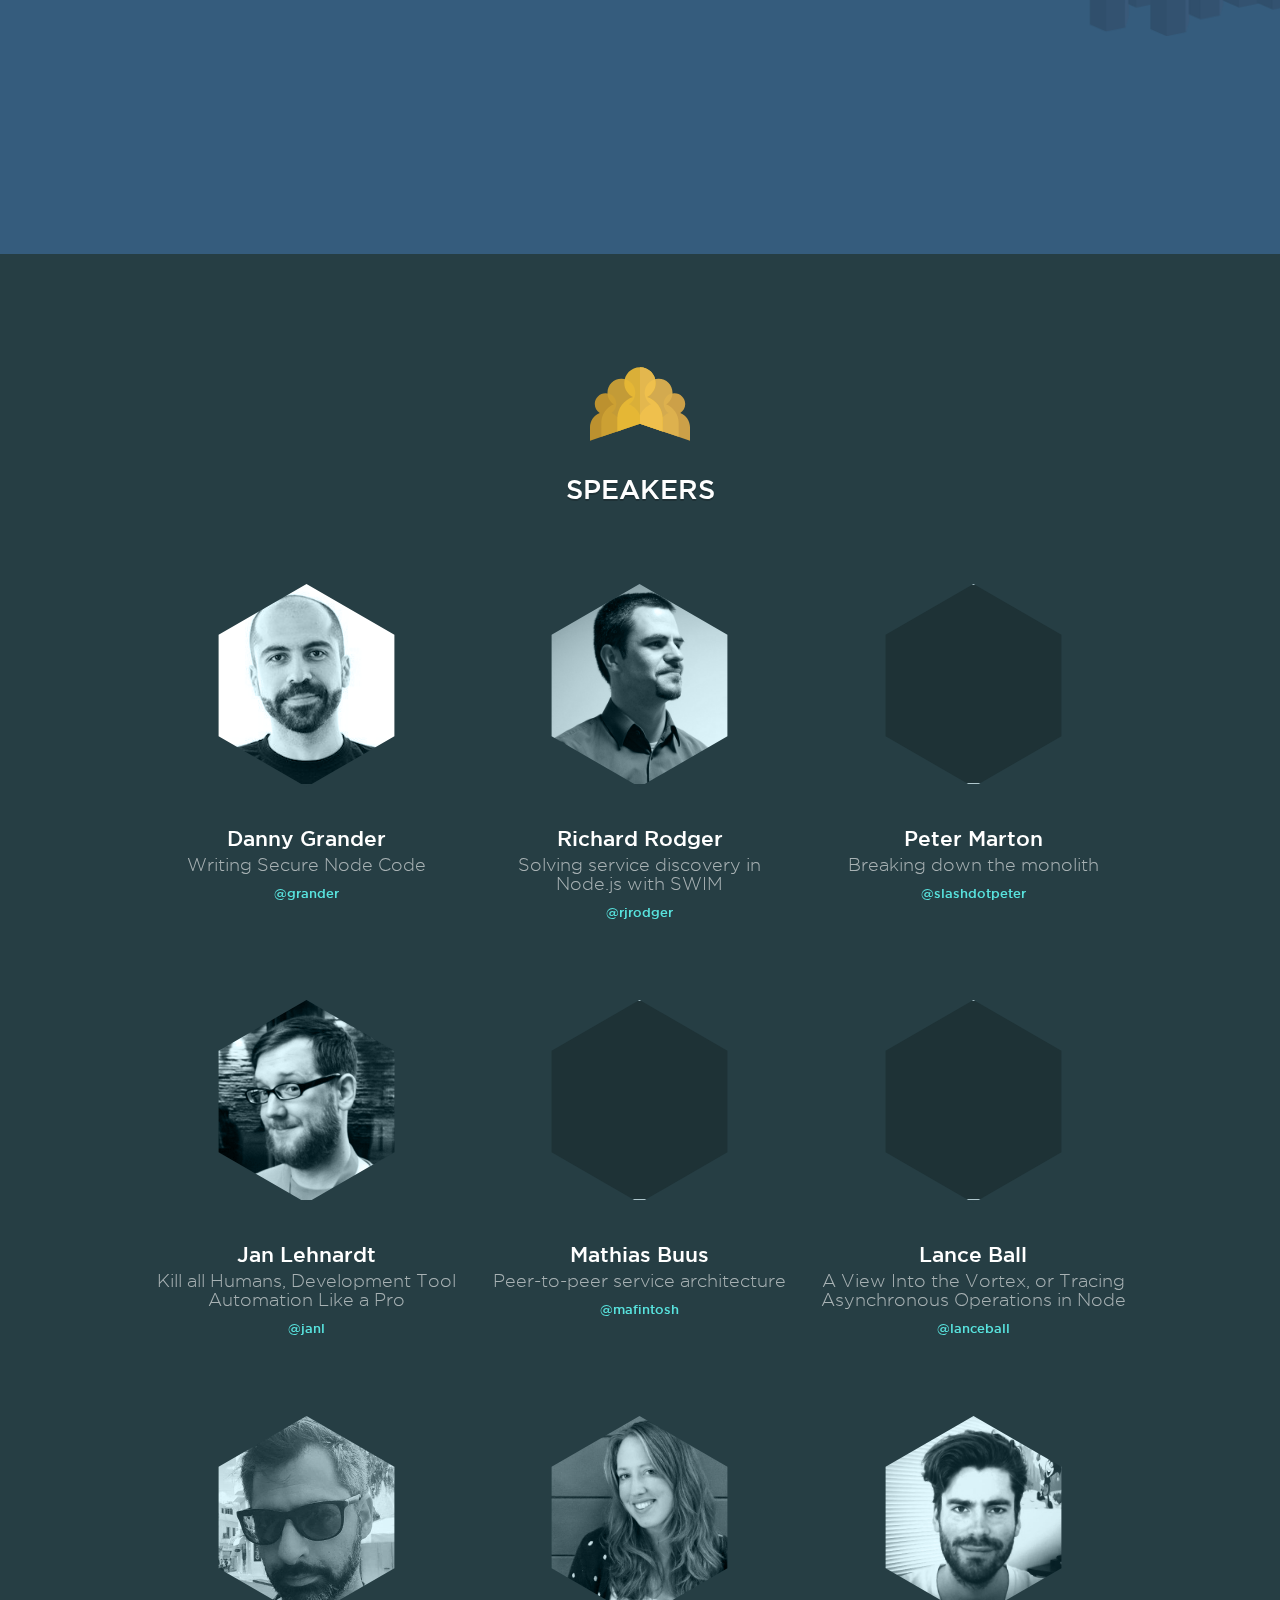
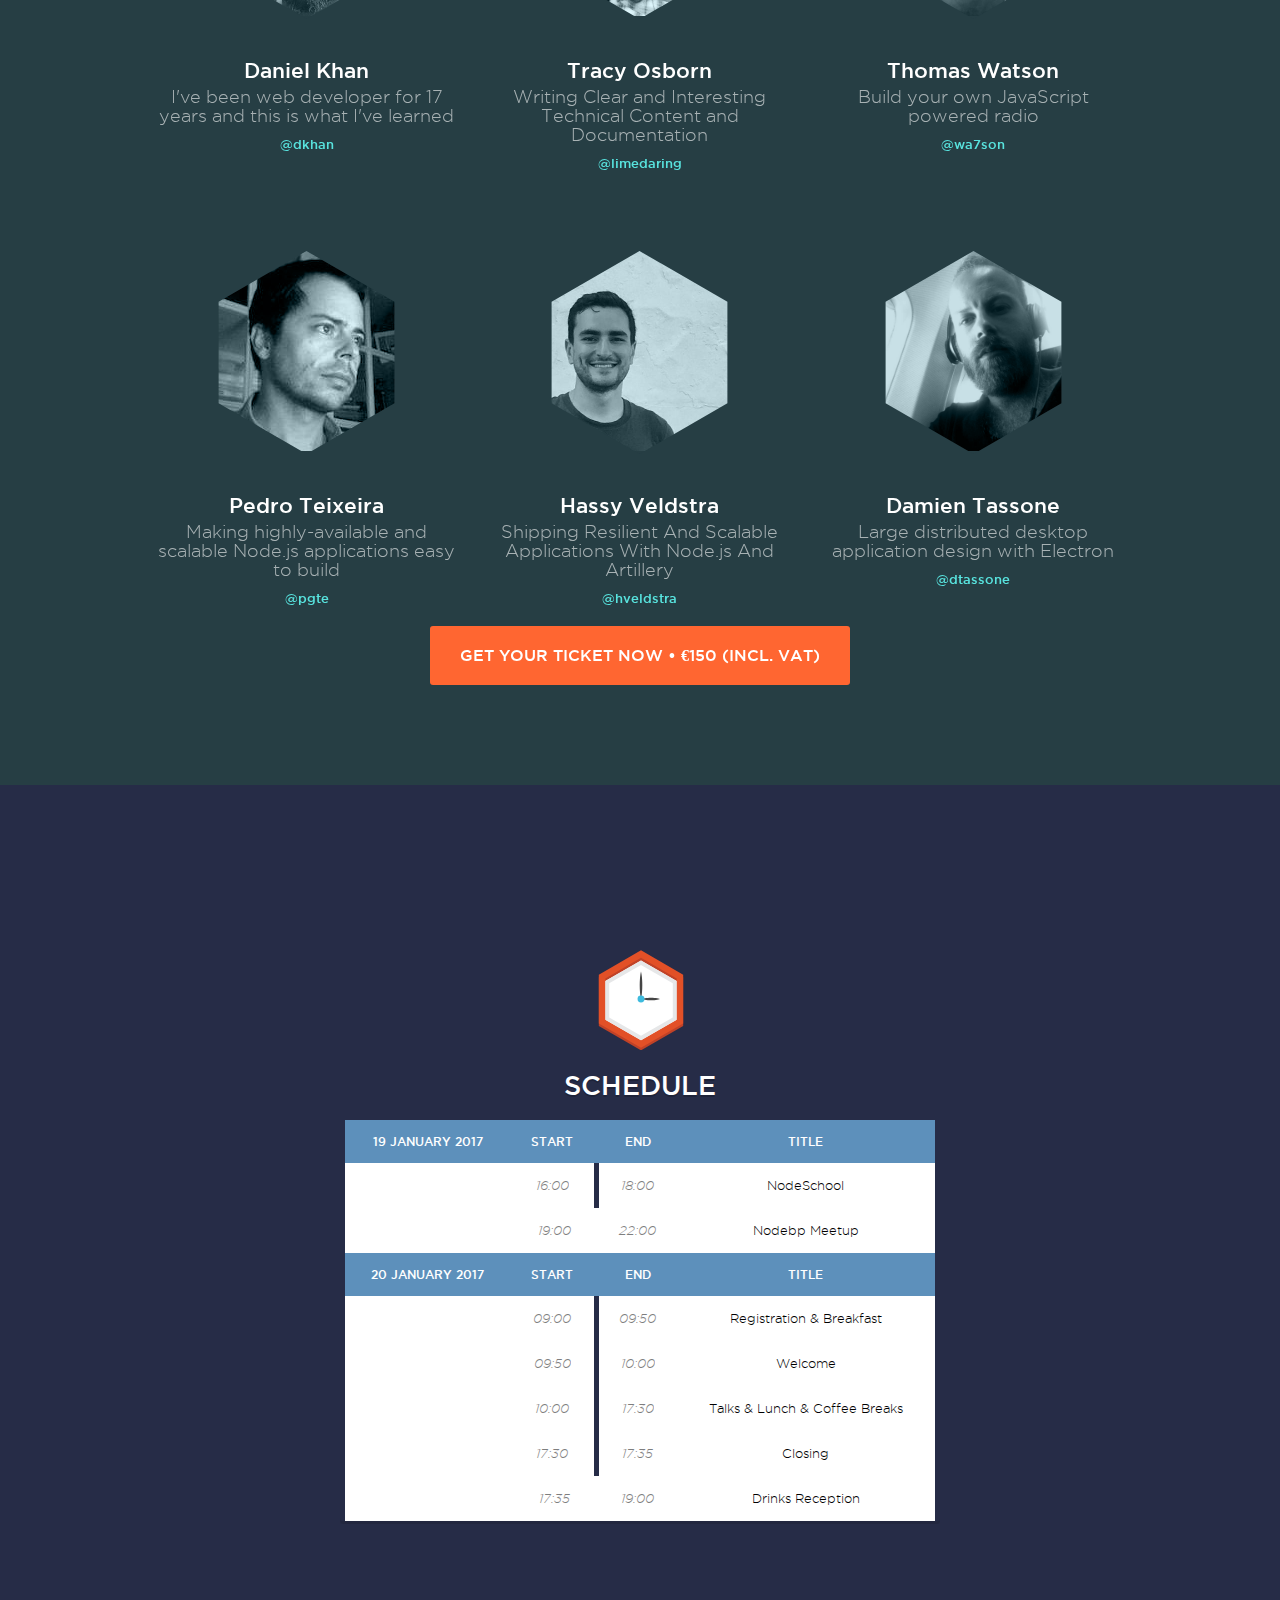
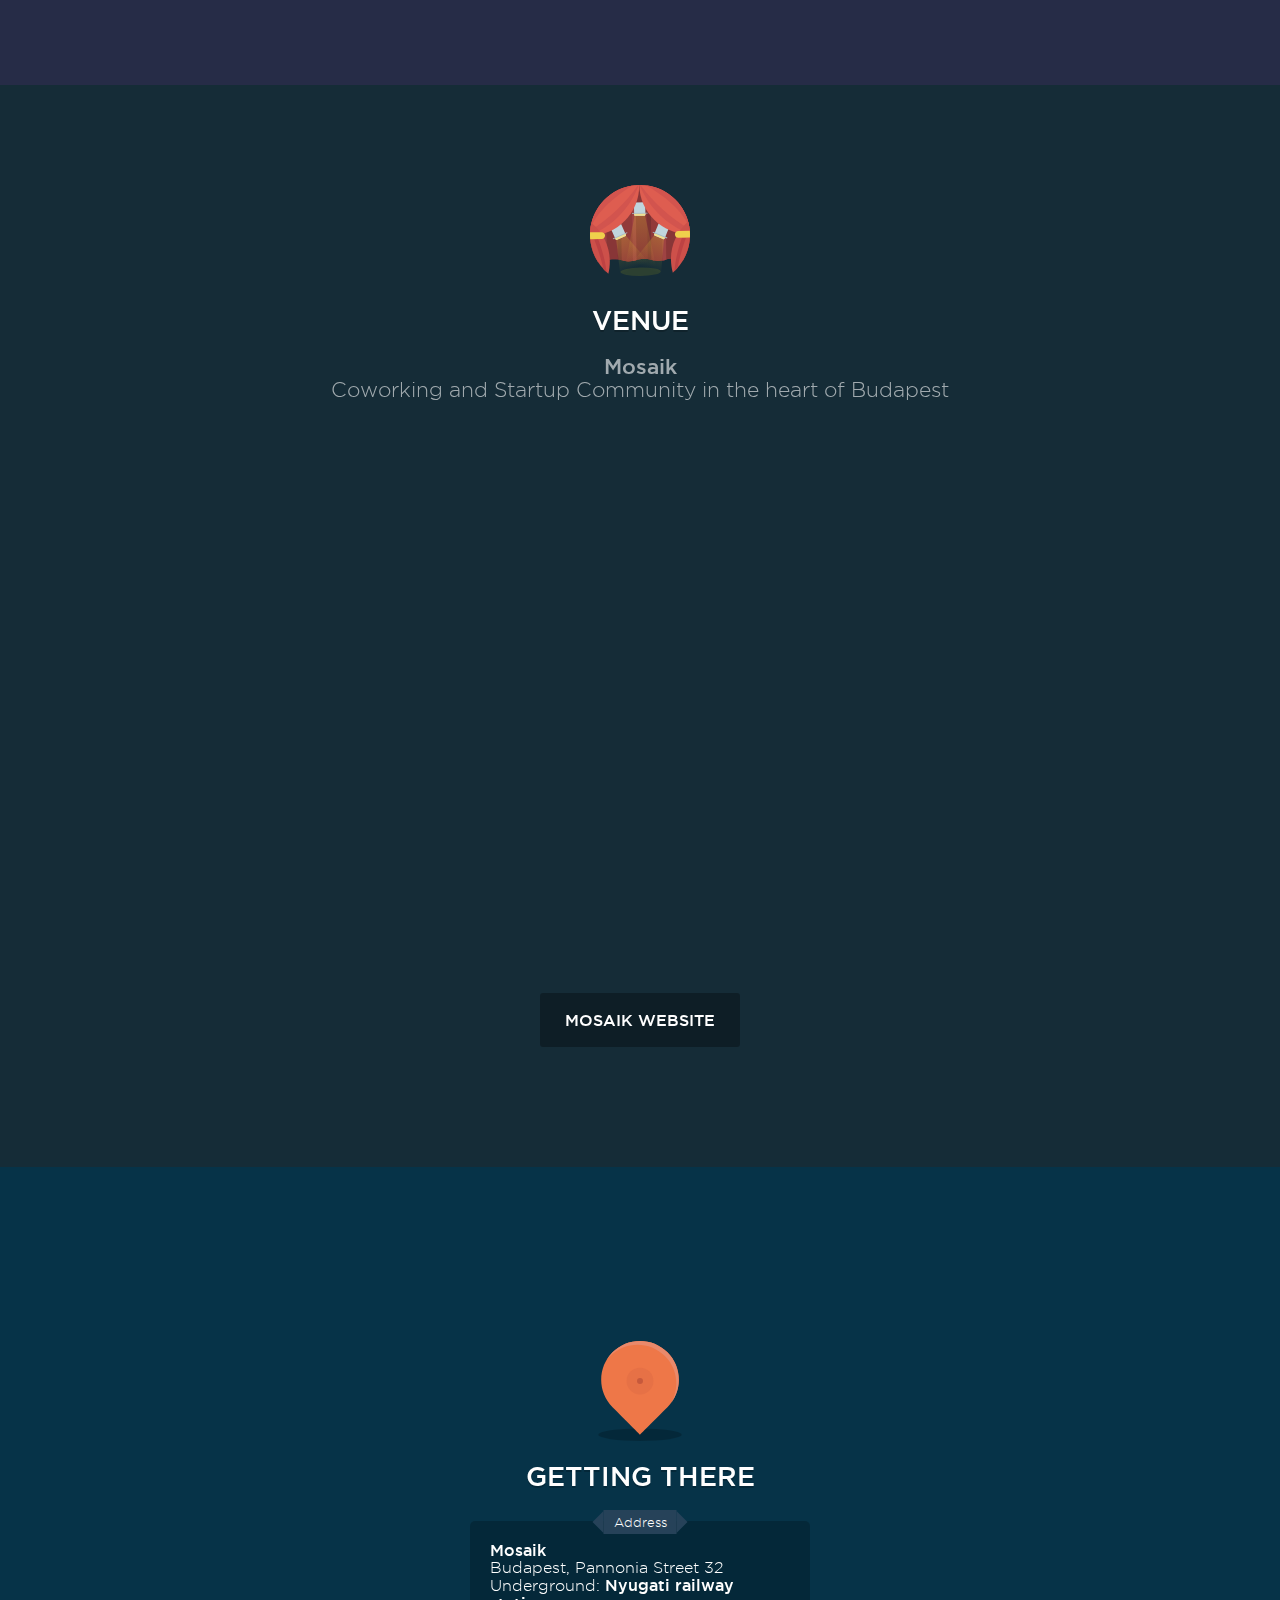
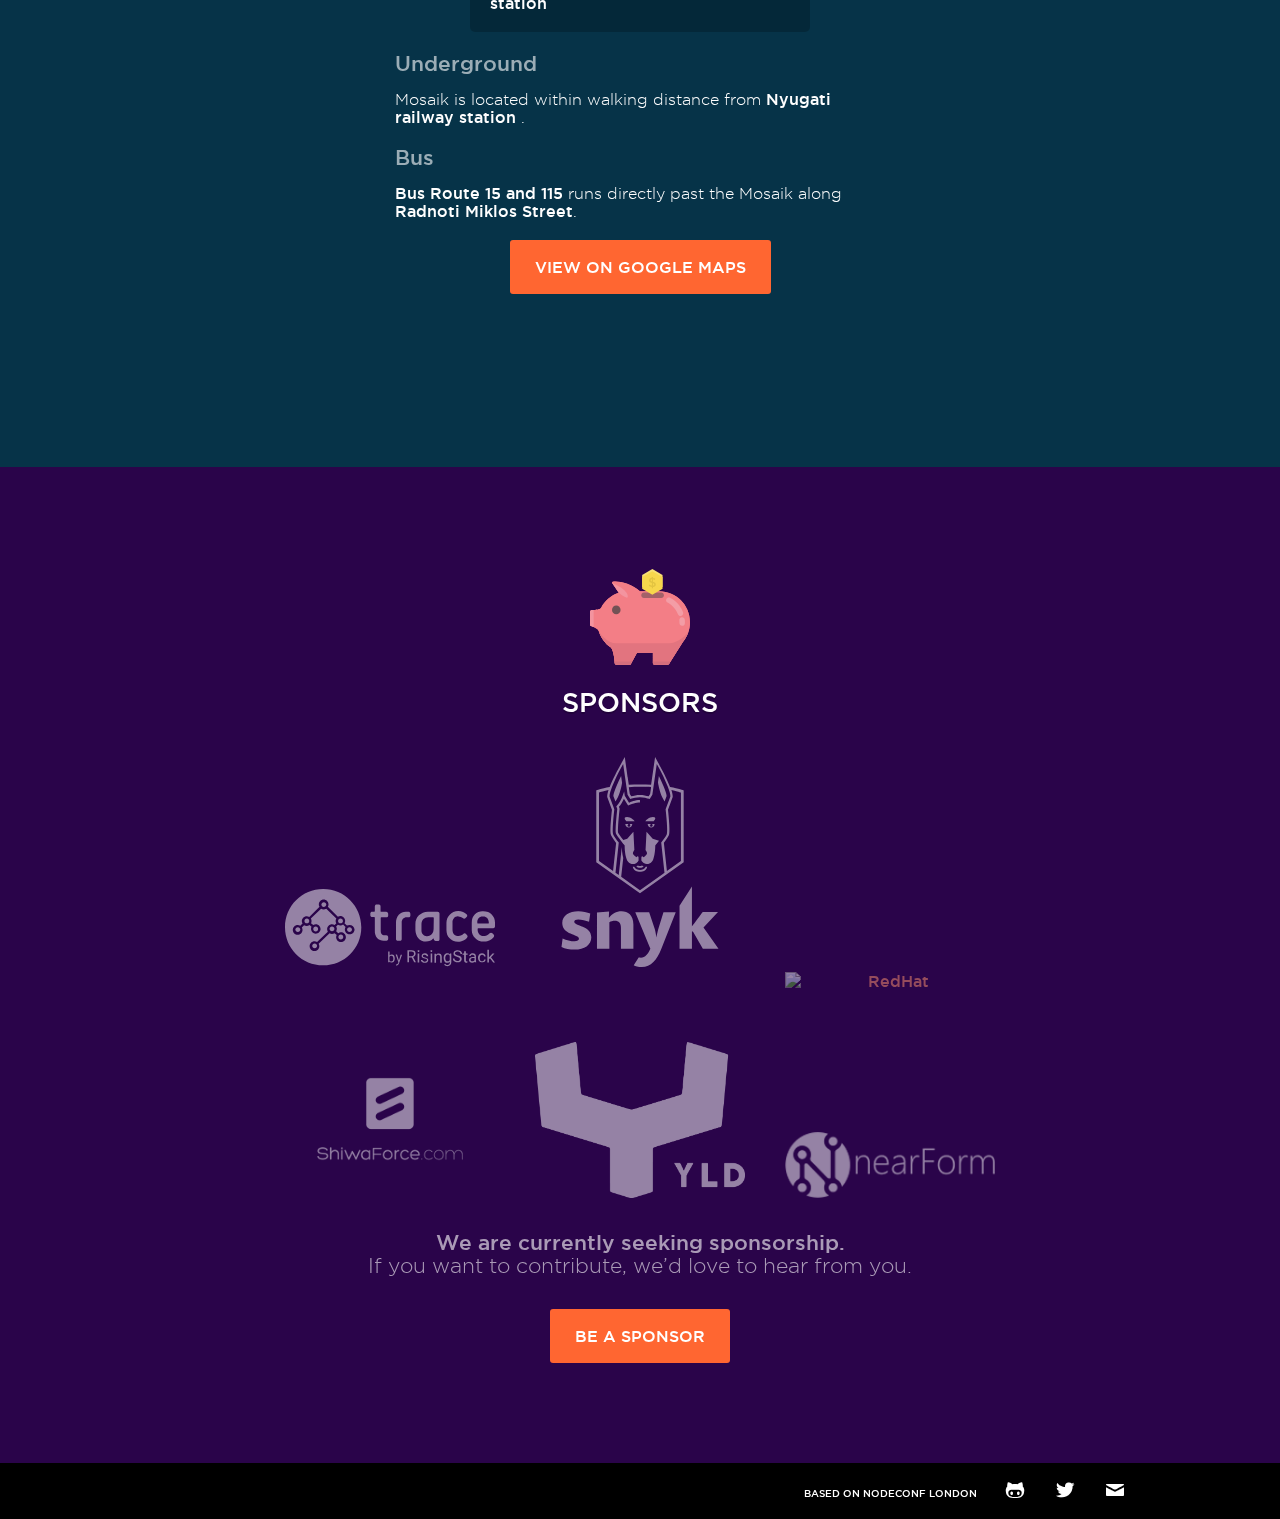
==== commit 8b6c293d: "feat(getting-there): add getting there" ====
--- a/index.html
+++ b/index.html
@@ -1,7 +1,7 @@
-<!DOCTYPE html><html lang="en"><head><link type="text/css" href="/css/styles.css" rel="stylesheet"><meta charset="utf-8"><meta name="fragment" content="!"><meta http-equiv="X-UA-Compatible" content="IE=edge,chrome=1"><meta name="apple-mobile-web-app-capable" content="yes"><meta name="viewport" content="initial-scale=1, maximum-scale=1, user-scalable=no"><meta name="description" content="Your work happiness meter"><meta name="keywords" content="nodejs, javascript, node.js, node, js, budapest, digital, transformation, enterprise, community"><link rel="shortcut icon" href="/assets/icons/favicon.ico" type="image/png"><meta property="og:url" content="http://budapest.nodeconf.com"><meta property="og:type" content="website"><meta property="og:site_name" content="NodeConf Budapest 2017"><meta property="og:title" content="NodeConf Budapest 2017 - 20 January 2017"><meta property="og:description" content="NodeConf Budapest will bring together our industry's enterprise heavyweights, our subject experts and highlight the finest talent Budapest has to offer."><meta property="og:image:width" content="1200"><meta property="og:image:height" content="630"><link href="/assets/icons/iphone.png" rel="apple-touch-icon"><link sizes="76x76" href="/assets/icons/ipad.png" rel="apple-touch-icon"><link sizes="120x120" href="/assets/icons/iphone-retina.png" rel="apple-touch-icon"><link sizes="152x152" href="/assets/icons/ipad-retina.png" rel="apple-touch-icon"><link sizes="192x192" href="/assets/icons/android-hires.png" rel="shortcut icon"><link sizes="96x96" href="/assets/icons/android.png" rel="shortcut icon"><title>NodeConf Budapest 2017</title></head><body><section id="hero" full-height class="center"><div class="page-size"><a title="Nodeconf Logo" href="/" class="logo"><img src="/assets/logo/nodeconf_budapest.svg" class="day"></a><div class="content"><h1>Budapest NodeConf 2017</h1><h2 class="h5">Fri 20 January, 2017 &bull; Budapest</h2><a href="https://ti.to/risingstack/nodeconf-budapest" target="_blank" class="button primary large">Get your ticket now • €150 (incl. VAT)</a></div><div class="cloud cloud-01"></div><div class="cloud cloud-02"></div><div class="cloud cloud-03"></div><div class="scroll-pointer"></div></div></section><header data-header><div class="page-size"><a href="/" title="NodeConf Logo" class="logo"><img src="/assets/logo/nodeconf.svg" alt="NodeConf"><span>Budapest,&nbsp;2017</span></a><a data-touch-element data-navigation-toggle class="hamburger"><div class="inner"><span></span><span></span><span></span><span></span><span></span><span></span><span></span></div></a><ul data-navigation class="nav"><li><a href="/#hero">Home</a></li><li><a href="/#speakers">Speakers</a></li><li><a href="/#venue">Venue</a></li><li><a href="/#sponsors">Sponsors</a></li><li><a href="/#schedule">Schedule</a></li><li><a href="/code-of-conduct">Code of Conduct</a></li></ul></div></header><section id="event" full-height><div class="page-size"><div class="row"><div class="col-6 copy"><h2>The Event</h2><p class="large">NodeConf Budapest is a one-day, single-track conference with a laser focus on what people need to know about Node.js.
+<!DOCTYPE html><html lang="en"><head><link type="text/css" href="/css/styles.css" rel="stylesheet"><meta charset="utf-8"><meta name="fragment" content="!"><meta http-equiv="X-UA-Compatible" content="IE=edge,chrome=1"><meta name="apple-mobile-web-app-capable" content="yes"><meta name="viewport" content="initial-scale=1, maximum-scale=1, user-scalable=no"><meta name="description" content="Your work happiness meter"><meta name="keywords" content="nodejs, javascript, node.js, node, js, budapest, digital, transformation, enterprise, community"><link rel="shortcut icon" href="/assets/icons/favicon.ico" type="image/png"><meta property="og:url" content="http://budapest.nodeconf.com"><meta property="og:type" content="website"><meta property="og:site_name" content="NodeConf Budapest 2017"><meta property="og:title" content="NodeConf Budapest 2017 - 20 January 2017"><meta property="og:description" content="NodeConf Budapest will bring together our industry's enterprise heavyweights, our subject experts and highlight the finest talent Budapest has to offer."><meta property="og:image:width" content="1200"><meta property="og:image:height" content="630"><link href="/assets/icons/iphone.png" rel="apple-touch-icon"><link sizes="76x76" href="/assets/icons/ipad.png" rel="apple-touch-icon"><link sizes="120x120" href="/assets/icons/iphone-retina.png" rel="apple-touch-icon"><link sizes="152x152" href="/assets/icons/ipad-retina.png" rel="apple-touch-icon"><link sizes="192x192" href="/assets/icons/android-hires.png" rel="shortcut icon"><link sizes="96x96" href="/assets/icons/android.png" rel="shortcut icon"><title>NodeConf Budapest 2017</title></head><body><section id="hero" full-height class="center"><div class="page-size"><a title="Nodeconf Logo" href="/" class="logo"><img src="/assets/logo/nodeconf_budapest.svg" class="day"></a><div class="content"><h1>Budapest NodeConf 2017</h1><h2 class="h5">Thu 19 - Fri 20 January, 2017 &bull; Budapest</h2><a href="https://ti.to/risingstack/nodeconf-budapest" target="_blank" class="button primary large">Get your ticket now • €150 (incl. VAT)</a></div><div class="cloud cloud-01"></div><div class="cloud cloud-02"></div><div class="cloud cloud-03"></div><div class="scroll-pointer"></div></div></section><header data-header><div class="page-size"><a href="/" title="NodeConf Logo" class="logo"><img src="/assets/logo/nodeconf.svg" alt="NodeConf"><span>Budapest,&nbsp;2017</span></a><a data-touch-element data-navigation-toggle class="hamburger"><div class="inner"><span></span><span></span><span></span><span></span><span></span><span></span><span></span></div></a><ul data-navigation class="nav"><li><a href="/#hero">Home</a></li><li><a href="/#speakers">Speakers</a></li><li><a href="/#venue">Venue</a></li><li><a href="/#sponsors">Sponsors</a></li><li><a href="/#schedule">Schedule</a></li><li><a href="/code-of-conduct">Code of Conduct</a></li></ul></div></header><section id="event" full-height><div class="page-size"><div class="row"><div class="col-6 copy"><h2>The Event</h2><p class="large">NodeConf Budapest is a one-day <i>(plus a meetup/nodeschool day on the day before)</i>, single-track conference with a laser focus on what people need to know about Node.js.
 <br><br>
 It brings together the sharpest minds from the enterprise with the industry’s leading software development heavyweights and the finest talent that Budapest has to offer.
-</p><h4>Join the Slack Channel</h4><iframe frameBorder="0" width="100px" height="30px" src="https://nodeconfbp-slack.risingstack.com/iframe"></iframe></div><div class="col-6"><div class="illustration"></div></div></div></div></section><section id="speakers" full-height><div class="page-size"><img src="/assets/illustrations/speakers.svg" class="header-illustrator"><h2>Speakers</h2><ul class="speakers-list"><div class='row'><li class="col-4"><div class="avatar-wrap"><img src="assets/photos/speakers/danny_grander.jpg" class="avatar"></div><h4>Danny Grander</h4><h5>Writing Secure Node Code</h5><a href="https://www.twitter.com/grander" target="_blank" class="twitter-handle">@grander</a></li><li class="col-4"><div class="avatar-wrap"><img src="assets/photos/speakers/richard_rodger.jpg" class="avatar"></div><h4>Richard Rodger</h4><h5>Solving service discovery in Node.js with SWIM</h5><a href="https://www.twitter.com/rjrodger" target="_blank" class="twitter-handle">@rjrodger</a></li><li class="col-4"><div class="avatar-wrap"><img src="assets/photos/speakers/peter_marton.jpg" class="avatar"></div><h4>Peter Marton</h4><h5>Breaking down the monolith</h5><a href="https://www.twitter.com/slashdotpeter" target="_blank" class="twitter-handle">@slashdotpeter</a></li></div><div class='row'><li class="col-4"><div class="avatar-wrap"><img src="assets/photos/speakers/jan_lehnardt.jpg" class="avatar"></div><h4>Jan Lehnardt</h4><h5>Kill all Humans, Development Tool Automation Like a Pro</h5><a href="https://www.twitter.com/janl" target="_blank" class="twitter-handle">@janl</a></li><li class="col-4"><div class="avatar-wrap"><img src="assets/photos/speakers/mathias_buus.jpg" class="avatar"></div><h4>Mathias Buus</h4><h5>Peer-to-peer service architecture</h5><a href="https://www.twitter.com/mafintosh" target="_blank" class="twitter-handle">@mafintosh</a></li><li class="col-4"><div class="avatar-wrap"><img src="assets/photos/speakers/lance_ball.png" class="avatar"></div><h4>Lance Ball</h4><h5>A View Into the Vortex, or Tracing Asynchronous Operations in Node</h5><a href="https://www.twitter.com/lanceball" target="_blank" class="twitter-handle">@lanceball</a></li></div><div class='row'><li class="col-4"><div class="avatar-wrap"><img src="assets/photos/speakers/daniel_khan.jpeg" class="avatar"></div><h4>Daniel Khan</h4><h5>I've been web developer for 17 years and this is what I've learned</h5><a href="https://www.twitter.com/dkhan" target="_blank" class="twitter-handle">@dkhan</a></li><li class="col-4"><div class="avatar-wrap"><img src="assets/photos/speakers/tracy_osborn.jpg" class="avatar"></div><h4>Tracy Osborn</h4><h5>Writing Clear and Interesting Technical Content and Documentation</h5><a href="https://www.twitter.com/limedaring" target="_blank" class="twitter-handle">@limedaring</a></li><li class="col-4"><div class="avatar-wrap"><img src="assets/photos/speakers/thomas_watson.jpeg" class="avatar"></div><h4>Thomas Watson</h4><h5>Build your own JavaScript powered radio</h5><a href="https://www.twitter.com/wa7son" target="_blank" class="twitter-handle">@wa7son</a></li></div><div class='row'><li class="col-4"><div class="avatar-wrap"><img src="assets/photos/speakers/pedro_teixeira.jpeg" class="avatar"></div><h4>Pedro Teixeira</h4><h5>Making highly-available and scalable Node.js applications easy to build</h5><a href="https://www.twitter.com/pgte" target="_blank" class="twitter-handle">@pgte</a></li><li class="col-4"><div class="avatar-wrap"><img src="assets/photos/speakers/hassy_veldstra.jpeg" class="avatar"></div><h4>Hassy Veldstra</h4><h5>Shipping Resilient And Scalable Applications With Node.js And Artillery</h5><a href="https://www.twitter.com/hveldstra" target="_blank" class="twitter-handle">@hveldstra</a></li><li class="col-4"><div class="avatar-wrap"><img src="assets/photos/speakers/damien_tassone.jpeg" class="avatar"></div><h4>Damien Tassone</h4><h5>Large distributed desktop application design with Electron</h5><a href="https://www.twitter.com/dtassone" target="_blank" class="twitter-handle">@dtassone</a></li></ul><a href="https://ti.to/risingstack/nodeconf-budapest" target="_blank" class="button primary large">Get your ticket now • €150 (incl. VAT)</a></div></section><section id="schedule" full-height><div class="page-size"><img src="/assets/illustrations/schedule.svg" class="header-illustrator"><h2 class="center">Schedule</h2><table><thead><tr><th class="start">19 January 2017</th><th class="start">Start</th><th class="end">End</th><th class="title">Title</th></tr></thead><tbody><tr><td></td><td class="start">16:00</td><td class="end">18:00</td><td class="title">NodeSchool</td></tr><tr><td></td><td class="start">19:00</td><td class="end">22:00</td><td class="title">Nodebp Meetup</td></tr></tbody><thead><tr><th class="start">20 January 2017</th><th class="start">Start</th><th class="end">End</th><th class="title">Title</th></tr></thead><tbody><tr><td></td><td class="start">09:00</td><td class="end">09:50</td><td class="title">Registration & Breakfast</td></tr><tr><td></td><td class="start">09:50</td><td class="end">10:00</td><td class="title">Welcome</td></tr><tr><td></td><td class="start">10:00</td><td class="end">17:30</td><td class="title">Talks & Lunch & Coffee Breaks</td></tr><tr><td></td><td class="start">17:30</td><td class="end">17:35</td><td class="title">Closing</td></tr><tr><td></td><td class="start">17:35</td><td class="end">19:00</td><td class="title">Drinks Reception</td></tr></tbody></table></div></section><section id="venue" full-height><div class="page-size"><img src="/assets/illustrations/venue.svg" class="header-illustrator"><h2 class="center">Venue</h2><div class="row"><div class="col-8 off-2"><h4 class="center">Mosaik<div class="normal">Coworking and Startup Community in the heart of Budapest</div></h4><br><ul class="photos"><li class="main"><a href="http://mosaik.space" target="_blank" class="photo-venue photo-venue-01"></a></li><div class="row"><li class="col-4"><a href="http://mosaik.space" target="_blank" class="photo-venue photo-venue-02"></a></li><li class="col-4"><a href="http://mosaik.space" target="_blank" class="photo-venue photo-venue-03"></a></li><li class="col-4"><a href="http://mosaik.space" target="_blank" class="photo-venue photo-venue-04"></a></li></div></ul><div class="center"><a href="http://mosaik.space" target="_blank" class="button">Mosaik Website</a></div></div></div></div></section><section id="sponsors" full-height><div class="page-size"><img src="/assets/illustrations/sponsors.svg" class="header-illustrator"><h2>Sponsors</h2><div class="sponsors-row"><ul class="sponsors-list"><li><a href="https://trace.risingstack.com" target="_blank"><img src="/assets/logo/trace-white.svg" alt="Trace"></a></li><li><a href="http://www.snyk.io" target="_blank"><img src="/assets/logo/snyk-white.svg" alt="Snyk"></a></li><li><a href="https://redhat.com" target="_blank"><img src="/assets/logo/redhat-white.png" alt="RedHat"></a></li></ul></div><div class="sponsors-row"><ul class="sponsors-list"><li><a href="https://www.shiwaforce.com/en/" target="_blank"><img src="/assets/logo/shiwaforce.png" alt="ShiwaForce"></a></li><li><a href="https://www.yld.io" target="_blank"><img src="/assets/logo/yld.png" alt="YLD"></a></li><li><a href="http://www.nearform.com" target="_blank"><img src="/assets/logo/nearform.png" alt="nearForm"></a></li></ul></div><h4 class="center">We are currently seeking sponsorship.<div class="normal">If you want to contribute, we’d love to hear from you.</div></h4><br><a href="mailto:gergely@risingstack.com?Subject=NodeConf%20Budapest%202017%20-%20Sponsorship" class="button center primary">Be a Sponsor</a></div></section><footer><div class="page-size"><ul class="links"><li><a href="https://github.com/tancredi/nodeconf-london-2016" alt="Fork on Github" target="_blank" class="fork-of-london">Based on NodeConf London</a></li><li><a href="https://github.com/risingstack/nodeconf-budapest-2017" alt="Fork on Github" target="_blank" class="contact-github"><i class="icon-github"></i><span>Fork Us</span></a></li><li><a href="https://twitter.com/nodeconfbp" alt="Twitter" target="_blank" class="contact-twitter"><i class="icon-twitter"></i><span>@nodeconfbp</span></a></li><li><a href="mailto:nodeconf@risingstack.com?Subject=NodeConf%20London%202017%20-%20Enquiry" alt="Email" target="_blank" class="contact-email"><i class="icon-mail"></i><span>Contact Us</span></a></li></ul></div></footer><script type="text/javascript" src="/js/index.js"></script><script type="text/javascript">(function(i,s,o,g,r,a,m){i['GoogleAnalyticsObject']=r;i[r]=i[r]||function(){
+</p><h4>Join the Slack Channel</h4><iframe frameBorder="0" width="100px" height="30px" src="https://nodeconfbp-slack.risingstack.com/iframe"></iframe></div><div class="col-6"><div class="illustration"></div></div></div></div></section><section id="speakers" full-height><div class="page-size"><img src="/assets/illustrations/speakers.svg" class="header-illustrator"><h2>Speakers</h2><ul class="speakers-list"><div class='row'><li class="col-4"><div class="avatar-wrap"><img src="assets/photos/speakers/danny_grander.jpg" class="avatar"></div><h4>Danny Grander</h4><h5>Writing Secure Node Code</h5><a href="https://www.twitter.com/grander" target="_blank" class="twitter-handle">@grander</a></li><li class="col-4"><div class="avatar-wrap"><img src="assets/photos/speakers/richard_rodger.jpg" class="avatar"></div><h4>Richard Rodger</h4><h5>Solving service discovery in Node.js with SWIM</h5><a href="https://www.twitter.com/rjrodger" target="_blank" class="twitter-handle">@rjrodger</a></li><li class="col-4"><div class="avatar-wrap"><img src="assets/photos/speakers/peter_marton.jpg" class="avatar"></div><h4>Peter Marton</h4><h5>Breaking down the monolith</h5><a href="https://www.twitter.com/slashdotpeter" target="_blank" class="twitter-handle">@slashdotpeter</a></li></div><div class='row'><li class="col-4"><div class="avatar-wrap"><img src="assets/photos/speakers/jan_lehnardt.jpg" class="avatar"></div><h4>Jan Lehnardt</h4><h5>Kill all Humans, Development Tool Automation Like a Pro</h5><a href="https://www.twitter.com/janl" target="_blank" class="twitter-handle">@janl</a></li><li class="col-4"><div class="avatar-wrap"><img src="assets/photos/speakers/mathias_buus.jpg" class="avatar"></div><h4>Mathias Buus</h4><h5>Peer-to-peer service architecture</h5><a href="https://www.twitter.com/mafintosh" target="_blank" class="twitter-handle">@mafintosh</a></li><li class="col-4"><div class="avatar-wrap"><img src="assets/photos/speakers/lance_ball.png" class="avatar"></div><h4>Lance Ball</h4><h5>A View Into the Vortex, or Tracing Asynchronous Operations in Node</h5><a href="https://www.twitter.com/lanceball" target="_blank" class="twitter-handle">@lanceball</a></li></div><div class='row'><li class="col-4"><div class="avatar-wrap"><img src="assets/photos/speakers/daniel_khan.jpeg" class="avatar"></div><h4>Daniel Khan</h4><h5>I've been web developer for 17 years and this is what I've learned</h5><a href="https://www.twitter.com/dkhan" target="_blank" class="twitter-handle">@dkhan</a></li><li class="col-4"><div class="avatar-wrap"><img src="assets/photos/speakers/tracy_osborn.jpg" class="avatar"></div><h4>Tracy Osborn</h4><h5>Writing Clear and Interesting Technical Content and Documentation</h5><a href="https://www.twitter.com/limedaring" target="_blank" class="twitter-handle">@limedaring</a></li><li class="col-4"><div class="avatar-wrap"><img src="assets/photos/speakers/thomas_watson.jpeg" class="avatar"></div><h4>Thomas Watson</h4><h5>Build your own JavaScript powered radio</h5><a href="https://www.twitter.com/wa7son" target="_blank" class="twitter-handle">@wa7son</a></li></div><div class='row'><li class="col-4"><div class="avatar-wrap"><img src="assets/photos/speakers/pedro_teixeira.jpeg" class="avatar"></div><h4>Pedro Teixeira</h4><h5>Making highly-available and scalable Node.js applications easy to build</h5><a href="https://www.twitter.com/pgte" target="_blank" class="twitter-handle">@pgte</a></li><li class="col-4"><div class="avatar-wrap"><img src="assets/photos/speakers/hassy_veldstra.jpeg" class="avatar"></div><h4>Hassy Veldstra</h4><h5>Shipping Resilient And Scalable Applications With Node.js And Artillery</h5><a href="https://www.twitter.com/hveldstra" target="_blank" class="twitter-handle">@hveldstra</a></li><li class="col-4"><div class="avatar-wrap"><img src="assets/photos/speakers/damien_tassone.jpeg" class="avatar"></div><h4>Damien Tassone</h4><h5>Large distributed desktop application design with Electron</h5><a href="https://www.twitter.com/dtassone" target="_blank" class="twitter-handle">@dtassone</a></li></ul><a href="https://ti.to/risingstack/nodeconf-budapest" target="_blank" class="button primary large">Get your ticket now • €150 (incl. VAT)</a></div></section><section id="schedule" full-height><div class="page-size"><img src="/assets/illustrations/schedule.svg" class="header-illustrator"><h2 class="center">Schedule</h2><table><thead><tr><th class="start">19 January 2017</th><th class="start">Start</th><th class="end">End</th><th class="title">Title</th></tr></thead><tbody><tr><td></td><td class="start">16:00</td><td class="end">18:00</td><td class="title">NodeSchool</td></tr><tr><td></td><td class="start">19:00</td><td class="end">22:00</td><td class="title">Nodebp Meetup</td></tr></tbody><thead><tr><th class="start">20 January 2017</th><th class="start">Start</th><th class="end">End</th><th class="title">Title</th></tr></thead><tbody><tr><td></td><td class="start">09:00</td><td class="end">09:50</td><td class="title">Registration & Breakfast</td></tr><tr><td></td><td class="start">09:50</td><td class="end">10:00</td><td class="title">Welcome</td></tr><tr><td></td><td class="start">10:00</td><td class="end">17:30</td><td class="title">Talks & Lunch & Coffee Breaks</td></tr><tr><td></td><td class="start">17:30</td><td class="end">17:35</td><td class="title">Closing</td></tr><tr><td></td><td class="start">17:35</td><td class="end">19:00</td><td class="title">Drinks Reception</td></tr></tbody></table></div></section><section id="venue" full-height><div class="page-size"><img src="/assets/illustrations/venue.svg" class="header-illustrator"><h2 class="center">Venue</h2><div class="row"><div class="col-8 off-2"><h4 class="center">Mosaik<div class="normal">Coworking and Startup Community in the heart of Budapest</div></h4><br><ul class="photos"><li class="main"><a href="http://mosaik.space" target="_blank" class="photo-venue photo-venue-01"></a></li><div class="row"><li class="col-4"><a href="http://mosaik.space" target="_blank" class="photo-venue photo-venue-02"></a></li><li class="col-4"><a href="http://mosaik.space" target="_blank" class="photo-venue photo-venue-03"></a></li><li class="col-4"><a href="http://mosaik.space" target="_blank" class="photo-venue photo-venue-04"></a></li></div></ul><div class="center"><a href="http://mosaik.space" target="_blank" class="button">Mosaik Website</a></div></div></div></div></section><section id="getting-there" full-height><div class="page-size"><img src="/assets/illustrations/getting-there.svg" class="header-illustrator"><h2 class="center">Getting there</h2><div class="box contained"><div class="hex-badge top">Address</div><strong>Mosaik</strong><br>Budapest, Pannonia Street 32 <br>Underground: <strong>Nyugati railway station</strong></div><div class="row get-there"><div class="col-6 off-3"><h4>Underground</h4><p>Mosaik is located within walking distance from <strong>Nyugati railway station </strong>.</p><h4>Bus</h4><p><strong>Bus Route 15 and 115 </strong>runs directly past the Mosaik along <strong>Radnoti Miklos Street</strong>.</p></div></div><div class="center"><a href="https://www.google.com/maps/place/Mosaik/@47.5064987,19.0443732,15z/data=!4m23!1m17!4m16!1m6!1m2!1s0x4741dc41b415dbf1:0xa8d003cf7d78427!2zRGXDoWsgRmVyZW5jIHTDqXI!2m2!1d19.053964!2d47.497617!1m6!1m2!1s0x4741dc0916a2b5ef:0xded58bb56828adad!2sBudapest,+Mosaik,+Pann%C3%B3nia+u.+32,+1136!2m2!1d19.0530335!2d47.5155651!3e3!5i2!3m4!1s0x4741dc0916a2b5ef:0xded58bb56828adad!8m2!3d47.5155651!4d19.0530335?hl=en" target="_blank" class="button primary">View on Google Maps</a></div></div></section><section id="sponsors" full-height><div class="page-size"><img src="/assets/illustrations/sponsors.svg" class="header-illustrator"><h2>Sponsors</h2><div class="sponsors-row"><ul class="sponsors-list"><li><a href="https://trace.risingstack.com" target="_blank"><img src="/assets/logo/trace-white.svg" alt="Trace"></a></li><li><a href="http://www.snyk.io" target="_blank"><img src="/assets/logo/snyk-white.svg" alt="Snyk"></a></li><li><a href="https://redhat.com" target="_blank"><img src="/assets/logo/redhat-white.png" alt="RedHat"></a></li></ul></div><div class="sponsors-row"><ul class="sponsors-list"><li><a href="https://www.shiwaforce.com/en/" target="_blank"><img src="/assets/logo/shiwaforce.png" alt="ShiwaForce"></a></li><li><a href="https://www.yld.io" target="_blank"><img src="/assets/logo/yld.png" alt="YLD"></a></li><li><a href="http://www.nearform.com" target="_blank"><img src="/assets/logo/nearform.png" alt="nearForm"></a></li></ul></div><h4 class="center">We are currently seeking sponsorship.<div class="normal">If you want to contribute, we’d love to hear from you.</div></h4><br><a href="mailto:gergely@risingstack.com?Subject=NodeConf%20Budapest%202017%20-%20Sponsorship" class="button center primary">Be a Sponsor</a></div></section><footer><div class="page-size"><ul class="links"><li><a href="https://github.com/tancredi/nodeconf-london-2016" alt="Fork on Github" target="_blank" class="fork-of-london">Based on NodeConf London</a></li><li><a href="https://github.com/risingstack/nodeconf-budapest-2017" alt="Fork on Github" target="_blank" class="contact-github"><i class="icon-github"></i><span>Fork Us</span></a></li><li><a href="https://twitter.com/nodeconfbp" alt="Twitter" target="_blank" class="contact-twitter"><i class="icon-twitter"></i><span>@nodeconfbp</span></a></li><li><a href="mailto:nodeconf@risingstack.com?Subject=NodeConf%20London%202017%20-%20Enquiry" alt="Email" target="_blank" class="contact-email"><i class="icon-mail"></i><span>Contact Us</span></a></li></ul></div></footer><script type="text/javascript" src="/js/index.js"></script><script type="text/javascript">(function(i,s,o,g,r,a,m){i['GoogleAnalyticsObject']=r;i[r]=i[r]||function(){
 (i[r].q=i[r].q||[]).push(arguments)},i[r].l=1*new Date();a=s.createElement(o),
 m=s.getElementsByTagName(o)[0];a.async=1;a.src=g;m.parentNode.insertBefore(a,m)
 })(window,document,'script','//www.google-analytics.com/analytics.js','ga');
--- a/css/styles.css
+++ b/css/styles.css
@@ -2036,12 +2036,6 @@
   margin-top: 20px;
 }
 section#getting-there a.map {
-  background-image: url("/assets/maps/venue.png");
-  -webkit-background-size: contain;
-  -moz-background-size: contain;
-  background-size: contain;
-  background-position: center center;
-  background-repeat: no-repeat;
   display: block;
   width: 100%;
   padding-bottom: 100%;
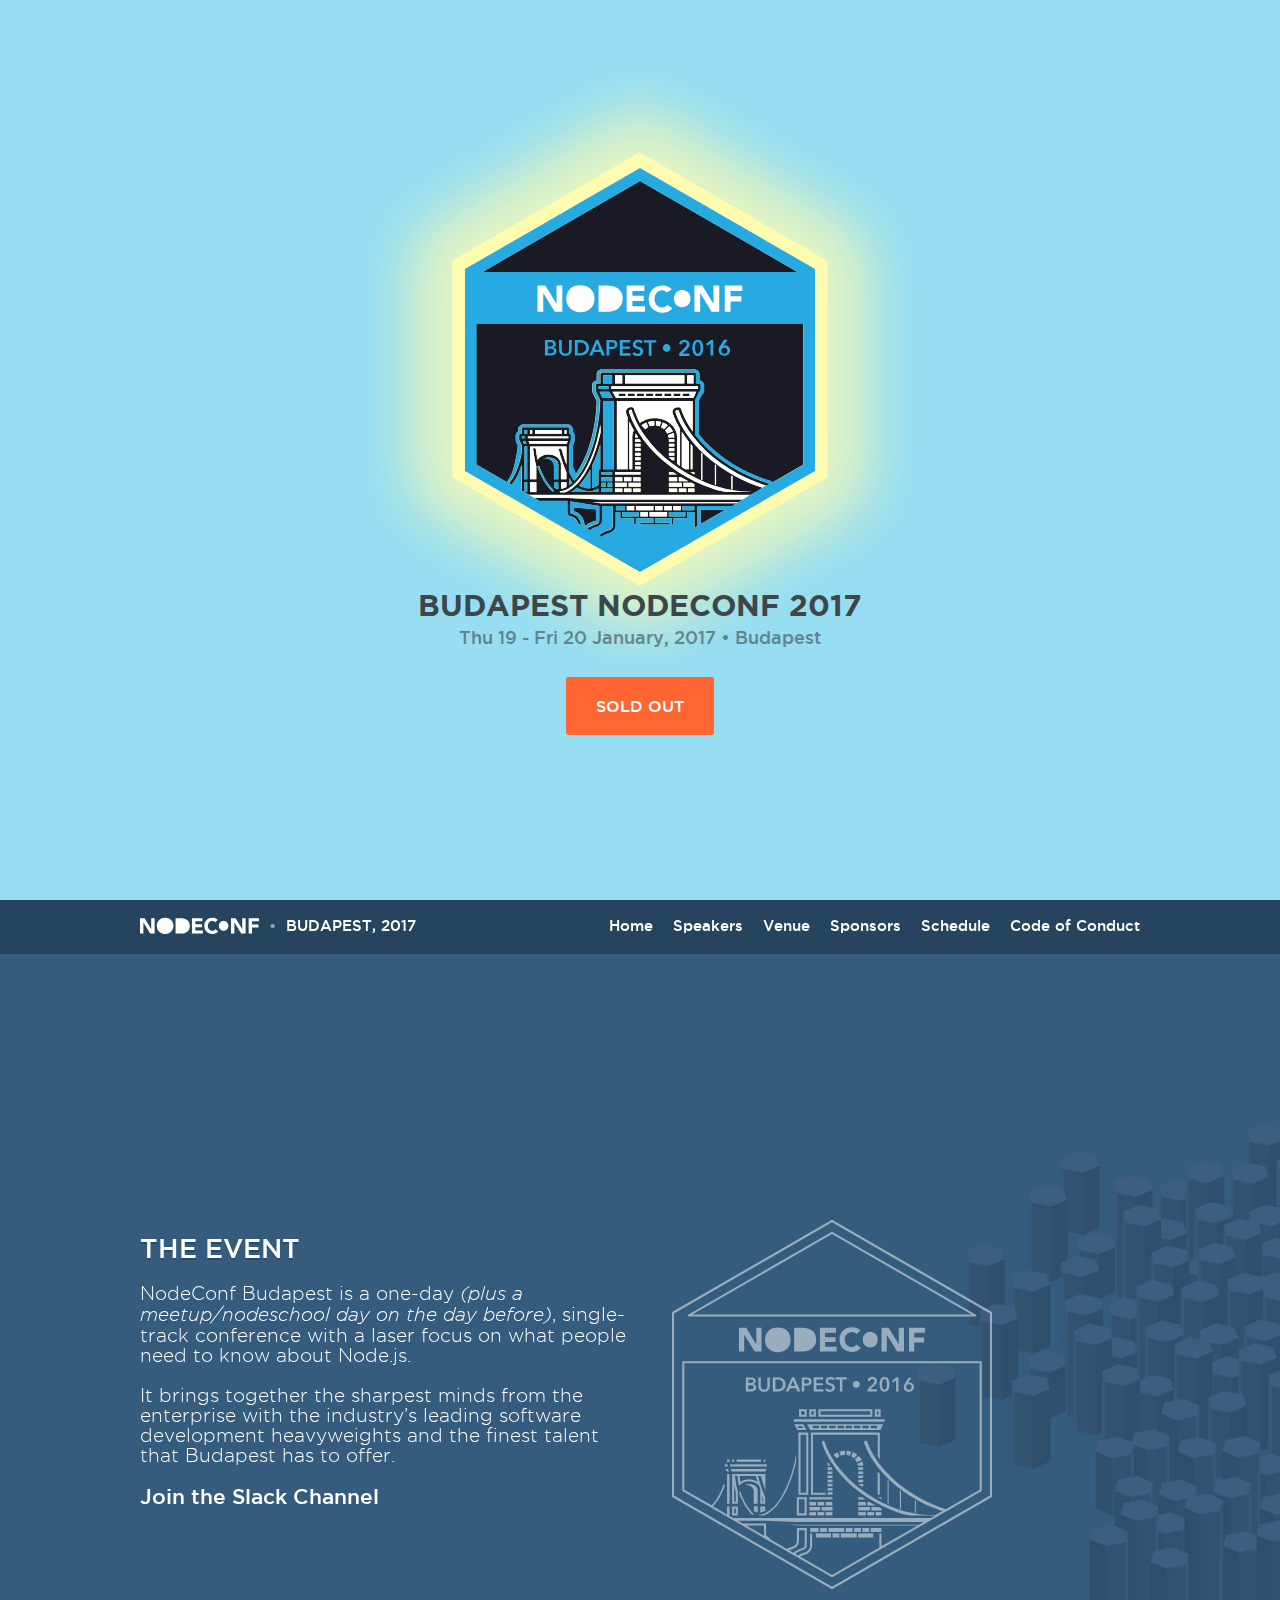
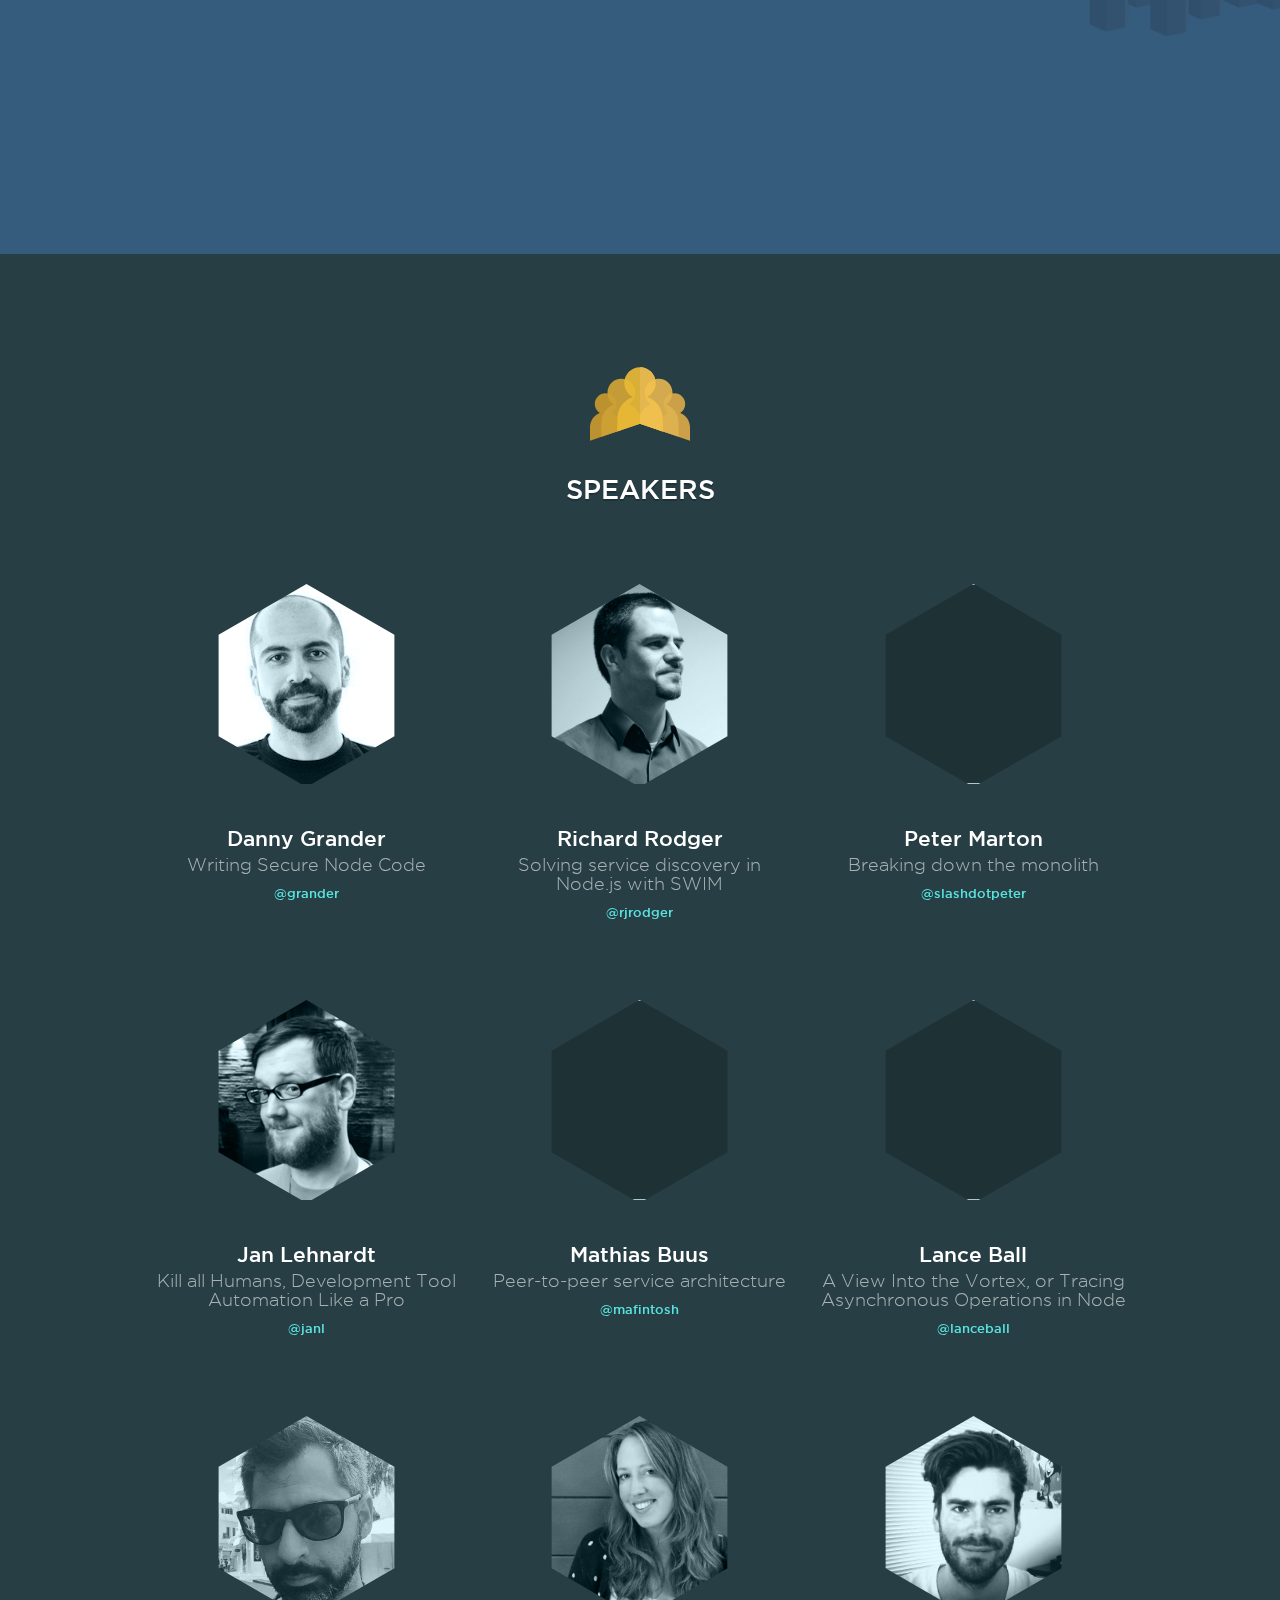
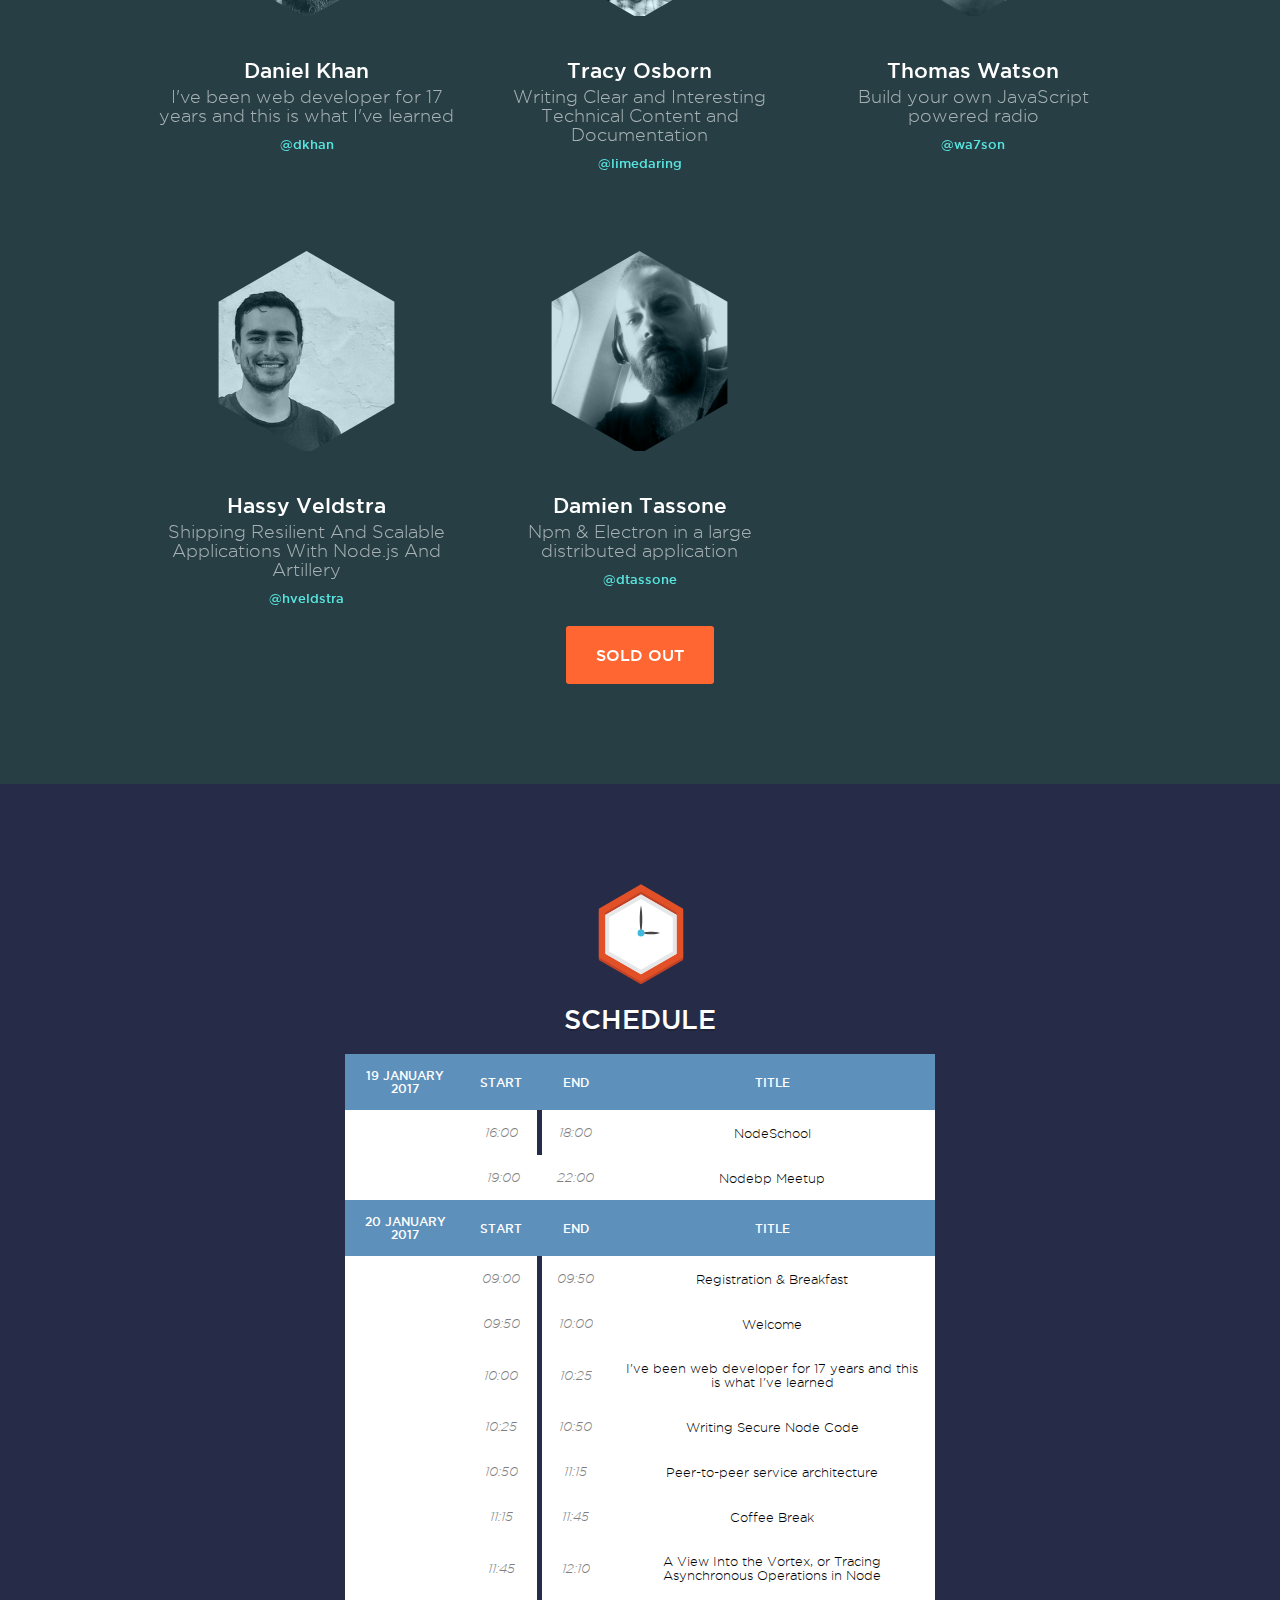
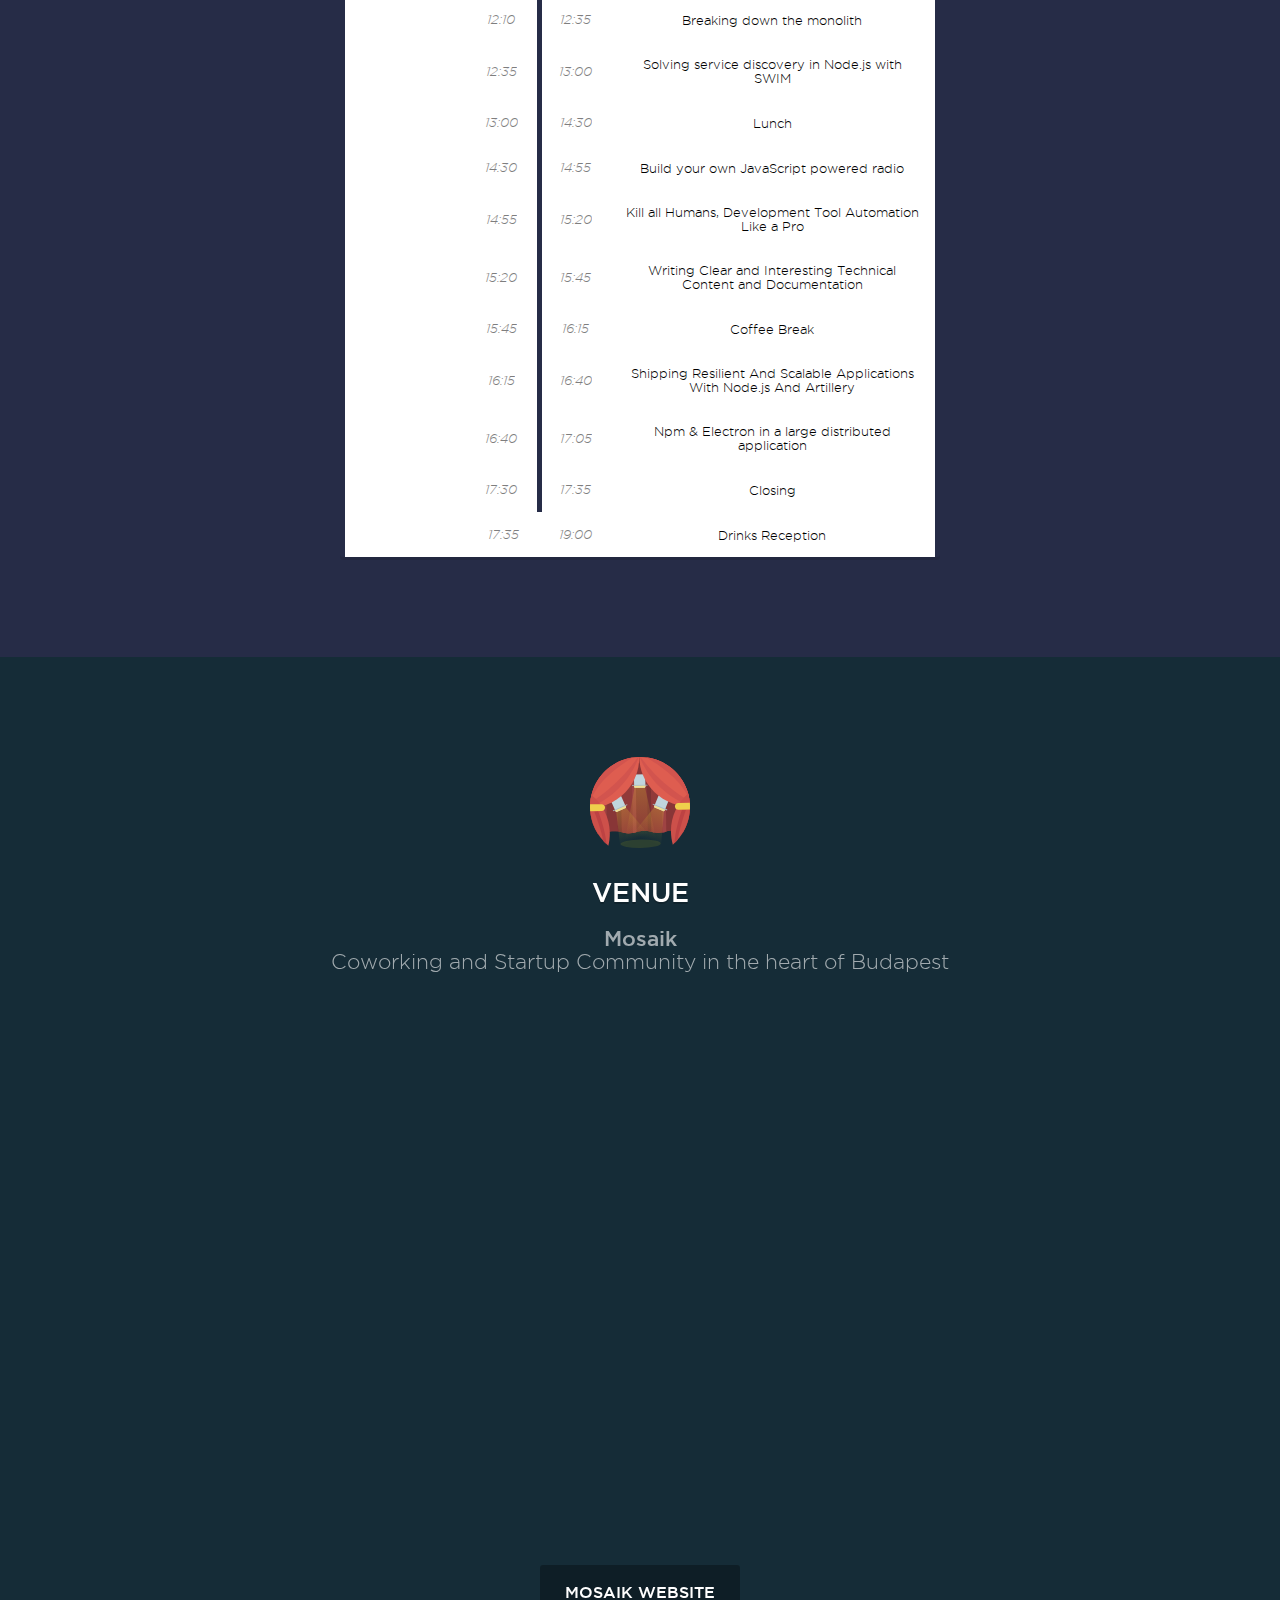
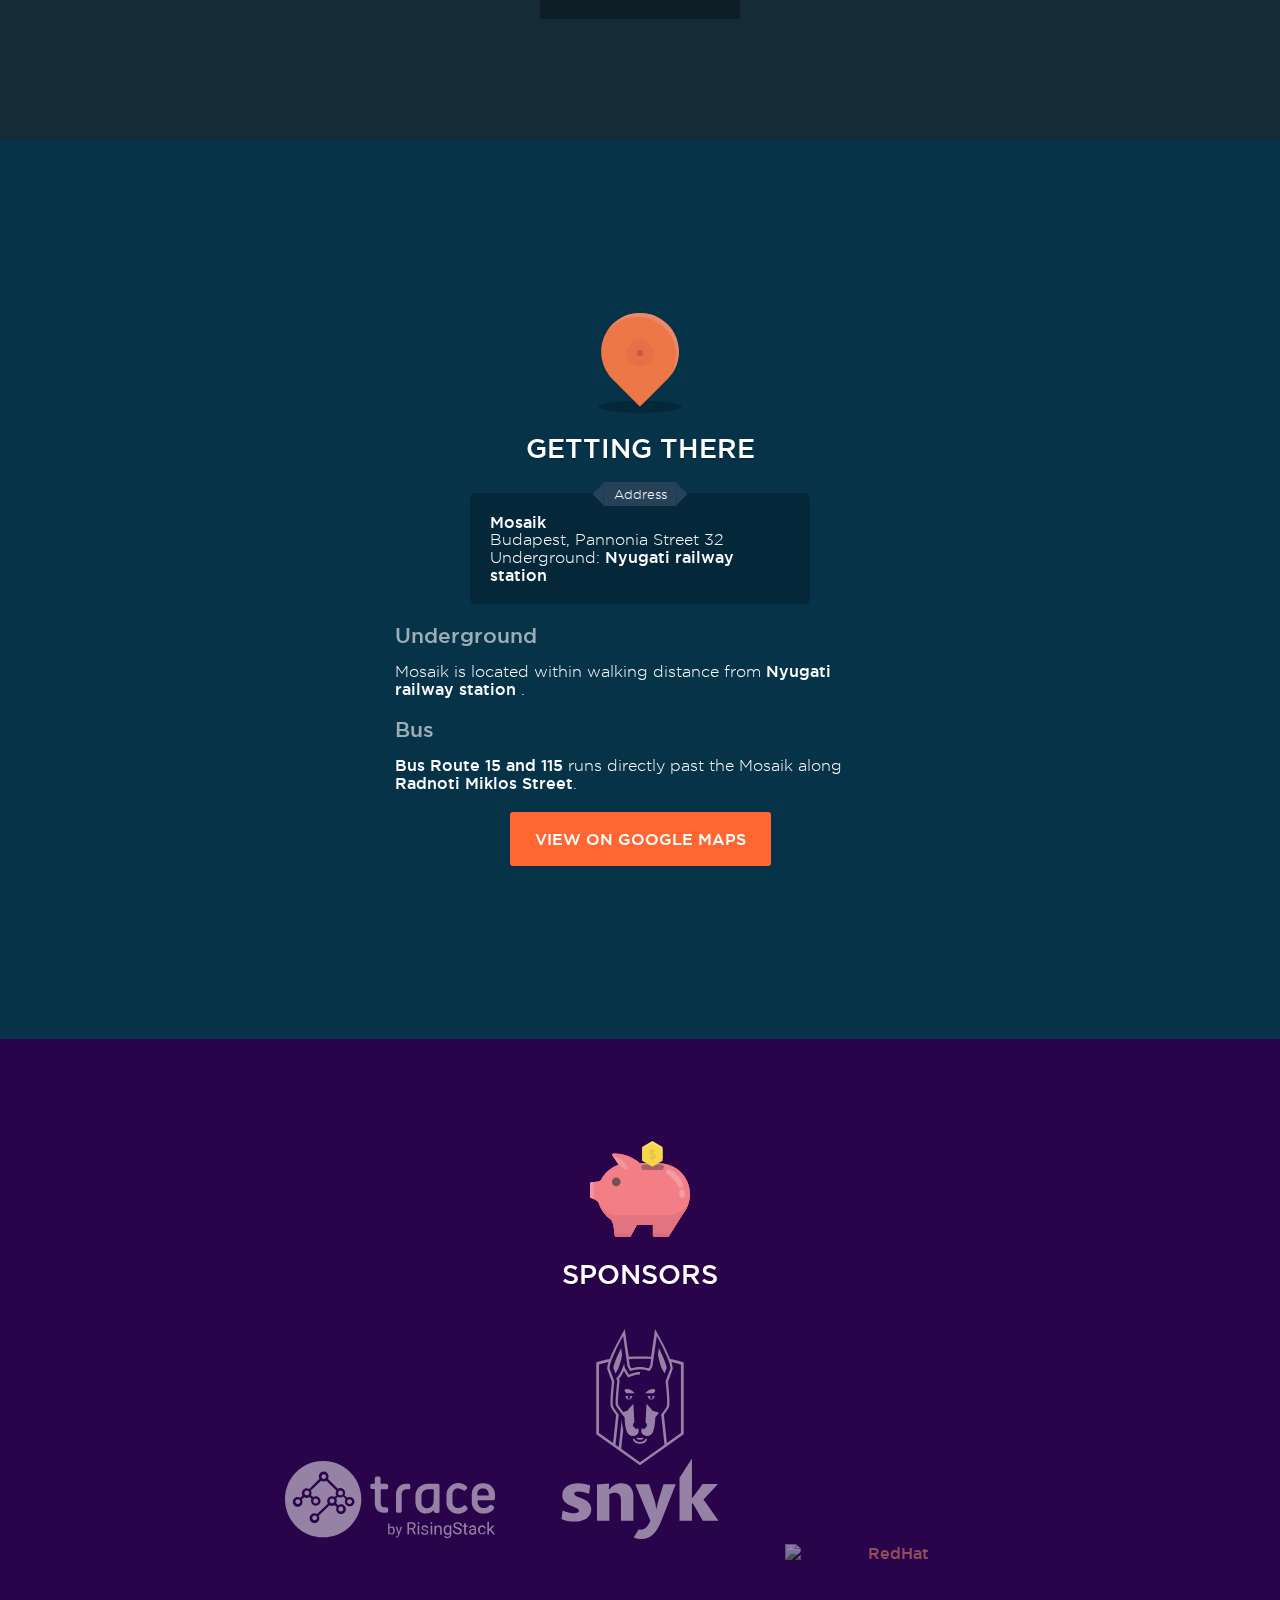
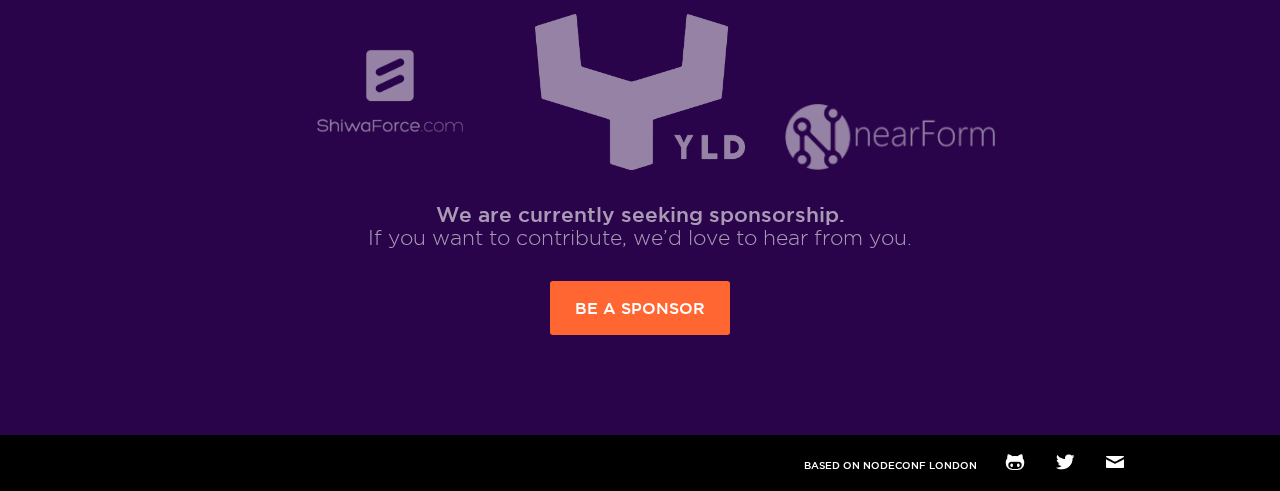
==== commit c00ea82e: "feat(schedule): add schedule" ====
--- a/index.html
+++ b/index.html
@@ -1,7 +1,7 @@
-<!DOCTYPE html><html lang="en"><head><link type="text/css" href="/css/styles.css" rel="stylesheet"><meta charset="utf-8"><meta name="fragment" content="!"><meta http-equiv="X-UA-Compatible" content="IE=edge,chrome=1"><meta name="apple-mobile-web-app-capable" content="yes"><meta name="viewport" content="initial-scale=1, maximum-scale=1, user-scalable=no"><meta name="description" content="Your work happiness meter"><meta name="keywords" content="nodejs, javascript, node.js, node, js, budapest, digital, transformation, enterprise, community"><link rel="shortcut icon" href="/assets/icons/favicon.ico" type="image/png"><meta property="og:url" content="http://budapest.nodeconf.com"><meta property="og:type" content="website"><meta property="og:site_name" content="NodeConf Budapest 2017"><meta property="og:title" content="NodeConf Budapest 2017 - 20 January 2017"><meta property="og:description" content="NodeConf Budapest will bring together our industry's enterprise heavyweights, our subject experts and highlight the finest talent Budapest has to offer."><meta property="og:image:width" content="1200"><meta property="og:image:height" content="630"><link href="/assets/icons/iphone.png" rel="apple-touch-icon"><link sizes="76x76" href="/assets/icons/ipad.png" rel="apple-touch-icon"><link sizes="120x120" href="/assets/icons/iphone-retina.png" rel="apple-touch-icon"><link sizes="152x152" href="/assets/icons/ipad-retina.png" rel="apple-touch-icon"><link sizes="192x192" href="/assets/icons/android-hires.png" rel="shortcut icon"><link sizes="96x96" href="/assets/icons/android.png" rel="shortcut icon"><title>NodeConf Budapest 2017</title></head><body><section id="hero" full-height class="center"><div class="page-size"><a title="Nodeconf Logo" href="/" class="logo"><img src="/assets/logo/nodeconf_budapest.svg" class="day"></a><div class="content"><h1>Budapest NodeConf 2017</h1><h2 class="h5">Thu 19 - Fri 20 January, 2017 &bull; Budapest</h2><a href="https://ti.to/risingstack/nodeconf-budapest" target="_blank" class="button primary large">Get your ticket now • €150 (incl. VAT)</a></div><div class="cloud cloud-01"></div><div class="cloud cloud-02"></div><div class="cloud cloud-03"></div><div class="scroll-pointer"></div></div></section><header data-header><div class="page-size"><a href="/" title="NodeConf Logo" class="logo"><img src="/assets/logo/nodeconf.svg" alt="NodeConf"><span>Budapest,&nbsp;2017</span></a><a data-touch-element data-navigation-toggle class="hamburger"><div class="inner"><span></span><span></span><span></span><span></span><span></span><span></span><span></span></div></a><ul data-navigation class="nav"><li><a href="/#hero">Home</a></li><li><a href="/#speakers">Speakers</a></li><li><a href="/#venue">Venue</a></li><li><a href="/#sponsors">Sponsors</a></li><li><a href="/#schedule">Schedule</a></li><li><a href="/code-of-conduct">Code of Conduct</a></li></ul></div></header><section id="event" full-height><div class="page-size"><div class="row"><div class="col-6 copy"><h2>The Event</h2><p class="large">NodeConf Budapest is a one-day <i>(plus a meetup/nodeschool day on the day before)</i>, single-track conference with a laser focus on what people need to know about Node.js.
+<!DOCTYPE html><html lang="en"><head><link type="text/css" href="/css/styles.css" rel="stylesheet"><meta charset="utf-8"><meta name="fragment" content="!"><meta http-equiv="X-UA-Compatible" content="IE=edge,chrome=1"><meta name="apple-mobile-web-app-capable" content="yes"><meta name="viewport" content="initial-scale=1, maximum-scale=1, user-scalable=no"><meta name="description" content="Your work happiness meter"><meta name="keywords" content="nodejs, javascript, node.js, node, js, budapest, digital, transformation, enterprise, community"><link rel="shortcut icon" href="/assets/icons/favicon.ico" type="image/png"><meta property="og:url" content="http://budapest.nodeconf.com"><meta property="og:type" content="website"><meta property="og:site_name" content="NodeConf Budapest 2017"><meta property="og:title" content="NodeConf Budapest 2017 - 20 January 2017"><meta property="og:description" content="NodeConf Budapest will bring together our industry's enterprise heavyweights, our subject experts and highlight the finest talent Budapest has to offer."><meta property="og:image:width" content="1200"><meta property="og:image:height" content="630"><link href="/assets/icons/iphone.png" rel="apple-touch-icon"><link sizes="76x76" href="/assets/icons/ipad.png" rel="apple-touch-icon"><link sizes="120x120" href="/assets/icons/iphone-retina.png" rel="apple-touch-icon"><link sizes="152x152" href="/assets/icons/ipad-retina.png" rel="apple-touch-icon"><link sizes="192x192" href="/assets/icons/android-hires.png" rel="shortcut icon"><link sizes="96x96" href="/assets/icons/android.png" rel="shortcut icon"><title>NodeConf Budapest 2017</title></head><body><section id="hero" full-height class="center"><div class="page-size"><a title="Nodeconf Logo" href="/" class="logo"><img src="/assets/logo/nodeconf_budapest.svg" class="day"></a><div class="content"><h1>Budapest NodeConf 2017</h1><h2 class="h5">Thu 19 - Fri 20 January, 2017 &bull; Budapest</h2><a href="https://ti.to/risingstack/nodeconf-budapest" target="_blank" class="button primary large">SOLD OUT</a></div><div class="cloud cloud-01"></div><div class="cloud cloud-02"></div><div class="cloud cloud-03"></div><div class="scroll-pointer"></div></div></section><header data-header><div class="page-size"><a href="/" title="NodeConf Logo" class="logo"><img src="/assets/logo/nodeconf.svg" alt="NodeConf"><span>Budapest,&nbsp;2017</span></a><a data-touch-element data-navigation-toggle class="hamburger"><div class="inner"><span></span><span></span><span></span><span></span><span></span><span></span><span></span></div></a><ul data-navigation class="nav"><li><a href="/#hero">Home</a></li><li><a href="/#speakers">Speakers</a></li><li><a href="/#venue">Venue</a></li><li><a href="/#sponsors">Sponsors</a></li><li><a href="/#schedule">Schedule</a></li><li><a href="/code-of-conduct">Code of Conduct</a></li></ul></div></header><section id="event" full-height><div class="page-size"><div class="row"><div class="col-6 copy"><h2>The Event</h2><p class="large">NodeConf Budapest is a one-day <i>(plus a meetup/nodeschool day on the day before)</i>, single-track conference with a laser focus on what people need to know about Node.js.
 <br><br>
 It brings together the sharpest minds from the enterprise with the industry’s leading software development heavyweights and the finest talent that Budapest has to offer.
-</p><h4>Join the Slack Channel</h4><iframe frameBorder="0" width="100px" height="30px" src="https://nodeconfbp-slack.risingstack.com/iframe"></iframe></div><div class="col-6"><div class="illustration"></div></div></div></div></section><section id="speakers" full-height><div class="page-size"><img src="/assets/illustrations/speakers.svg" class="header-illustrator"><h2>Speakers</h2><ul class="speakers-list"><div class='row'><li class="col-4"><div class="avatar-wrap"><img src="assets/photos/speakers/danny_grander.jpg" class="avatar"></div><h4>Danny Grander</h4><h5>Writing Secure Node Code</h5><a href="https://www.twitter.com/grander" target="_blank" class="twitter-handle">@grander</a></li><li class="col-4"><div class="avatar-wrap"><img src="assets/photos/speakers/richard_rodger.jpg" class="avatar"></div><h4>Richard Rodger</h4><h5>Solving service discovery in Node.js with SWIM</h5><a href="https://www.twitter.com/rjrodger" target="_blank" class="twitter-handle">@rjrodger</a></li><li class="col-4"><div class="avatar-wrap"><img src="assets/photos/speakers/peter_marton.jpg" class="avatar"></div><h4>Peter Marton</h4><h5>Breaking down the monolith</h5><a href="https://www.twitter.com/slashdotpeter" target="_blank" class="twitter-handle">@slashdotpeter</a></li></div><div class='row'><li class="col-4"><div class="avatar-wrap"><img src="assets/photos/speakers/jan_lehnardt.jpg" class="avatar"></div><h4>Jan Lehnardt</h4><h5>Kill all Humans, Development Tool Automation Like a Pro</h5><a href="https://www.twitter.com/janl" target="_blank" class="twitter-handle">@janl</a></li><li class="col-4"><div class="avatar-wrap"><img src="assets/photos/speakers/mathias_buus.jpg" class="avatar"></div><h4>Mathias Buus</h4><h5>Peer-to-peer service architecture</h5><a href="https://www.twitter.com/mafintosh" target="_blank" class="twitter-handle">@mafintosh</a></li><li class="col-4"><div class="avatar-wrap"><img src="assets/photos/speakers/lance_ball.png" class="avatar"></div><h4>Lance Ball</h4><h5>A View Into the Vortex, or Tracing Asynchronous Operations in Node</h5><a href="https://www.twitter.com/lanceball" target="_blank" class="twitter-handle">@lanceball</a></li></div><div class='row'><li class="col-4"><div class="avatar-wrap"><img src="assets/photos/speakers/daniel_khan.jpeg" class="avatar"></div><h4>Daniel Khan</h4><h5>I've been web developer for 17 years and this is what I've learned</h5><a href="https://www.twitter.com/dkhan" target="_blank" class="twitter-handle">@dkhan</a></li><li class="col-4"><div class="avatar-wrap"><img src="assets/photos/speakers/tracy_osborn.jpg" class="avatar"></div><h4>Tracy Osborn</h4><h5>Writing Clear and Interesting Technical Content and Documentation</h5><a href="https://www.twitter.com/limedaring" target="_blank" class="twitter-handle">@limedaring</a></li><li class="col-4"><div class="avatar-wrap"><img src="assets/photos/speakers/thomas_watson.jpeg" class="avatar"></div><h4>Thomas Watson</h4><h5>Build your own JavaScript powered radio</h5><a href="https://www.twitter.com/wa7son" target="_blank" class="twitter-handle">@wa7son</a></li></div><div class='row'><li class="col-4"><div class="avatar-wrap"><img src="assets/photos/speakers/pedro_teixeira.jpeg" class="avatar"></div><h4>Pedro Teixeira</h4><h5>Making highly-available and scalable Node.js applications easy to build</h5><a href="https://www.twitter.com/pgte" target="_blank" class="twitter-handle">@pgte</a></li><li class="col-4"><div class="avatar-wrap"><img src="assets/photos/speakers/hassy_veldstra.jpeg" class="avatar"></div><h4>Hassy Veldstra</h4><h5>Shipping Resilient And Scalable Applications With Node.js And Artillery</h5><a href="https://www.twitter.com/hveldstra" target="_blank" class="twitter-handle">@hveldstra</a></li><li class="col-4"><div class="avatar-wrap"><img src="assets/photos/speakers/damien_tassone.jpeg" class="avatar"></div><h4>Damien Tassone</h4><h5>Large distributed desktop application design with Electron</h5><a href="https://www.twitter.com/dtassone" target="_blank" class="twitter-handle">@dtassone</a></li></ul><a href="https://ti.to/risingstack/nodeconf-budapest" target="_blank" class="button primary large">Get your ticket now • €150 (incl. VAT)</a></div></section><section id="schedule" full-height><div class="page-size"><img src="/assets/illustrations/schedule.svg" class="header-illustrator"><h2 class="center">Schedule</h2><table><thead><tr><th class="start">19 January 2017</th><th class="start">Start</th><th class="end">End</th><th class="title">Title</th></tr></thead><tbody><tr><td></td><td class="start">16:00</td><td class="end">18:00</td><td class="title">NodeSchool</td></tr><tr><td></td><td class="start">19:00</td><td class="end">22:00</td><td class="title">Nodebp Meetup</td></tr></tbody><thead><tr><th class="start">20 January 2017</th><th class="start">Start</th><th class="end">End</th><th class="title">Title</th></tr></thead><tbody><tr><td></td><td class="start">09:00</td><td class="end">09:50</td><td class="title">Registration & Breakfast</td></tr><tr><td></td><td class="start">09:50</td><td class="end">10:00</td><td class="title">Welcome</td></tr><tr><td></td><td class="start">10:00</td><td class="end">17:30</td><td class="title">Talks & Lunch & Coffee Breaks</td></tr><tr><td></td><td class="start">17:30</td><td class="end">17:35</td><td class="title">Closing</td></tr><tr><td></td><td class="start">17:35</td><td class="end">19:00</td><td class="title">Drinks Reception</td></tr></tbody></table></div></section><section id="venue" full-height><div class="page-size"><img src="/assets/illustrations/venue.svg" class="header-illustrator"><h2 class="center">Venue</h2><div class="row"><div class="col-8 off-2"><h4 class="center">Mosaik<div class="normal">Coworking and Startup Community in the heart of Budapest</div></h4><br><ul class="photos"><li class="main"><a href="http://mosaik.space" target="_blank" class="photo-venue photo-venue-01"></a></li><div class="row"><li class="col-4"><a href="http://mosaik.space" target="_blank" class="photo-venue photo-venue-02"></a></li><li class="col-4"><a href="http://mosaik.space" target="_blank" class="photo-venue photo-venue-03"></a></li><li class="col-4"><a href="http://mosaik.space" target="_blank" class="photo-venue photo-venue-04"></a></li></div></ul><div class="center"><a href="http://mosaik.space" target="_blank" class="button">Mosaik Website</a></div></div></div></div></section><section id="getting-there" full-height><div class="page-size"><img src="/assets/illustrations/getting-there.svg" class="header-illustrator"><h2 class="center">Getting there</h2><div class="box contained"><div class="hex-badge top">Address</div><strong>Mosaik</strong><br>Budapest, Pannonia Street 32 <br>Underground: <strong>Nyugati railway station</strong></div><div class="row get-there"><div class="col-6 off-3"><h4>Underground</h4><p>Mosaik is located within walking distance from <strong>Nyugati railway station </strong>.</p><h4>Bus</h4><p><strong>Bus Route 15 and 115 </strong>runs directly past the Mosaik along <strong>Radnoti Miklos Street</strong>.</p></div></div><div class="center"><a href="https://www.google.com/maps/place/Mosaik/@47.5064987,19.0443732,15z/data=!4m23!1m17!4m16!1m6!1m2!1s0x4741dc41b415dbf1:0xa8d003cf7d78427!2zRGXDoWsgRmVyZW5jIHTDqXI!2m2!1d19.053964!2d47.497617!1m6!1m2!1s0x4741dc0916a2b5ef:0xded58bb56828adad!2sBudapest,+Mosaik,+Pann%C3%B3nia+u.+32,+1136!2m2!1d19.0530335!2d47.5155651!3e3!5i2!3m4!1s0x4741dc0916a2b5ef:0xded58bb56828adad!8m2!3d47.5155651!4d19.0530335?hl=en" target="_blank" class="button primary">View on Google Maps</a></div></div></section><section id="sponsors" full-height><div class="page-size"><img src="/assets/illustrations/sponsors.svg" class="header-illustrator"><h2>Sponsors</h2><div class="sponsors-row"><ul class="sponsors-list"><li><a href="https://trace.risingstack.com" target="_blank"><img src="/assets/logo/trace-white.svg" alt="Trace"></a></li><li><a href="http://www.snyk.io" target="_blank"><img src="/assets/logo/snyk-white.svg" alt="Snyk"></a></li><li><a href="https://redhat.com" target="_blank"><img src="/assets/logo/redhat-white.png" alt="RedHat"></a></li></ul></div><div class="sponsors-row"><ul class="sponsors-list"><li><a href="https://www.shiwaforce.com/en/" target="_blank"><img src="/assets/logo/shiwaforce.png" alt="ShiwaForce"></a></li><li><a href="https://www.yld.io" target="_blank"><img src="/assets/logo/yld.png" alt="YLD"></a></li><li><a href="http://www.nearform.com" target="_blank"><img src="/assets/logo/nearform.png" alt="nearForm"></a></li></ul></div><h4 class="center">We are currently seeking sponsorship.<div class="normal">If you want to contribute, we’d love to hear from you.</div></h4><br><a href="mailto:gergely@risingstack.com?Subject=NodeConf%20Budapest%202017%20-%20Sponsorship" class="button center primary">Be a Sponsor</a></div></section><footer><div class="page-size"><ul class="links"><li><a href="https://github.com/tancredi/nodeconf-london-2016" alt="Fork on Github" target="_blank" class="fork-of-london">Based on NodeConf London</a></li><li><a href="https://github.com/risingstack/nodeconf-budapest-2017" alt="Fork on Github" target="_blank" class="contact-github"><i class="icon-github"></i><span>Fork Us</span></a></li><li><a href="https://twitter.com/nodeconfbp" alt="Twitter" target="_blank" class="contact-twitter"><i class="icon-twitter"></i><span>@nodeconfbp</span></a></li><li><a href="mailto:nodeconf@risingstack.com?Subject=NodeConf%20London%202017%20-%20Enquiry" alt="Email" target="_blank" class="contact-email"><i class="icon-mail"></i><span>Contact Us</span></a></li></ul></div></footer><script type="text/javascript" src="/js/index.js"></script><script type="text/javascript">(function(i,s,o,g,r,a,m){i['GoogleAnalyticsObject']=r;i[r]=i[r]||function(){
+</p><h4>Join the Slack Channel</h4><iframe frameBorder="0" width="100px" height="30px" src="https://nodeconfbp-slack.risingstack.com/iframe"></iframe></div><div class="col-6"><div class="illustration"></div></div></div></div></section><section id="speakers" full-height><div class="page-size"><img src="/assets/illustrations/speakers.svg" class="header-illustrator"><h2>Speakers</h2><ul class="speakers-list"><div class='row'><li class="col-4"><div class="avatar-wrap"><img src="assets/photos/speakers/danny_grander.jpg" class="avatar"></div><h4>Danny Grander</h4><h5>Writing Secure Node Code</h5><a href="https://www.twitter.com/grander" target="_blank" class="twitter-handle">@grander</a></li><li class="col-4"><div class="avatar-wrap"><img src="assets/photos/speakers/richard_rodger.jpg" class="avatar"></div><h4>Richard Rodger</h4><h5>Solving service discovery in Node.js with SWIM</h5><a href="https://www.twitter.com/rjrodger" target="_blank" class="twitter-handle">@rjrodger</a></li><li class="col-4"><div class="avatar-wrap"><img src="assets/photos/speakers/peter_marton.jpg" class="avatar"></div><h4>Peter Marton</h4><h5>Breaking down the monolith</h5><a href="https://www.twitter.com/slashdotpeter" target="_blank" class="twitter-handle">@slashdotpeter</a></li></div><div class='row'><li class="col-4"><div class="avatar-wrap"><img src="assets/photos/speakers/jan_lehnardt.jpg" class="avatar"></div><h4>Jan Lehnardt</h4><h5>Kill all Humans, Development Tool Automation Like a Pro</h5><a href="https://www.twitter.com/janl" target="_blank" class="twitter-handle">@janl</a></li><li class="col-4"><div class="avatar-wrap"><img src="assets/photos/speakers/mathias_buus.jpg" class="avatar"></div><h4>Mathias Buus</h4><h5>Peer-to-peer service architecture</h5><a href="https://www.twitter.com/mafintosh" target="_blank" class="twitter-handle">@mafintosh</a></li><li class="col-4"><div class="avatar-wrap"><img src="assets/photos/speakers/lance_ball.png" class="avatar"></div><h4>Lance Ball</h4><h5>A View Into the Vortex, or Tracing Asynchronous Operations in Node</h5><a href="https://www.twitter.com/lanceball" target="_blank" class="twitter-handle">@lanceball</a></li></div><div class='row'><li class="col-4"><div class="avatar-wrap"><img src="assets/photos/speakers/daniel_khan.jpeg" class="avatar"></div><h4>Daniel Khan</h4><h5>I've been web developer for 17 years and this is what I've learned</h5><a href="https://www.twitter.com/dkhan" target="_blank" class="twitter-handle">@dkhan</a></li><li class="col-4"><div class="avatar-wrap"><img src="assets/photos/speakers/tracy_osborn.jpg" class="avatar"></div><h4>Tracy Osborn</h4><h5>Writing Clear and Interesting Technical Content and Documentation</h5><a href="https://www.twitter.com/limedaring" target="_blank" class="twitter-handle">@limedaring</a></li><li class="col-4"><div class="avatar-wrap"><img src="assets/photos/speakers/thomas_watson.jpeg" class="avatar"></div><h4>Thomas Watson</h4><h5>Build your own JavaScript powered radio</h5><a href="https://www.twitter.com/wa7son" target="_blank" class="twitter-handle">@wa7son</a></li></div><div class='row'><li class="col-4"><div class="avatar-wrap"><img src="assets/photos/speakers/hassy_veldstra.jpeg" class="avatar"></div><h4>Hassy Veldstra</h4><h5>Shipping Resilient And Scalable Applications With Node.js And Artillery</h5><a href="https://www.twitter.com/hveldstra" target="_blank" class="twitter-handle">@hveldstra</a></li><li class="col-4"><div class="avatar-wrap"><img src="assets/photos/speakers/damien_tassone.jpeg" class="avatar"></div><h4>Damien Tassone</h4><h5>Npm & Electron in a large distributed application</h5><a href="https://www.twitter.com/dtassone" target="_blank" class="twitter-handle">@dtassone</a></li></ul><a href="https://ti.to/risingstack/nodeconf-budapest" target="_blank" class="button primary large">SOLD OUT</a></div></section><section id="schedule" full-height><div class="page-size"><img src="/assets/illustrations/schedule.svg" class="header-illustrator"><h2 class="center">Schedule</h2><table><thead><tr><th class="start">19 January 2017</th><th class="start">Start</th><th class="end">End</th><th class="title">Title</th></tr></thead><tbody><tr><td></td><td class="start">16:00</td><td class="end">18:00</td><td class="title">NodeSchool</td></tr><tr><td></td><td class="start">19:00</td><td class="end">22:00</td><td class="title">Nodebp Meetup</td></tr></tbody><thead><tr><th class="start">20 January 2017</th><th class="start">Start</th><th class="end">End</th><th class="title">Title</th></tr></thead><tbody><tr><td></td><td class="start">09:00</td><td class="end">09:50</td><td class="title">Registration & Breakfast</td></tr><tr><td></td><td class="start">09:50</td><td class="end">10:00</td><td class="title">Welcome</td></tr><tr><td></td><td class="start">10:00</td><td class="end">10:25</td><td class="title">I've been web developer for 17 years and this is what I've learned</td></tr><tr><td></td><td class="start">10:25</td><td class="end">10:50</td><td class="title">Writing Secure Node Code</td></tr><tr><td></td><td class="start">10:50</td><td class="end">11:15</td><td class="title">Peer-to-peer service architecture</td></tr><tr><td></td><td class="start">11:15</td><td class="end">11:45</td><td class="title">Coffee Break</td></tr><tr><td></td><td class="start">11:45</td><td class="end">12:10</td><td class="title">A View Into the Vortex, or Tracing Asynchronous Operations in Node</td></tr><tr><td></td><td class="start">12:10</td><td class="end">12:35</td><td class="title">Breaking down the monolith</td></tr><tr><td></td><td class="start">12:35</td><td class="end">13:00</td><td class="title">Solving service discovery in Node.js with SWIM</td></tr><tr><td></td><td class="start">13:00</td><td class="end">14:30</td><td class="title">Lunch</td></tr><tr><td></td><td class="start">14:30</td><td class="end">14:55</td><td class="title">Build your own JavaScript powered radio</td></tr><tr><td></td><td class="start">14:55</td><td class="end">15:20</td><td class="title">Kill all Humans, Development Tool Automation Like a Pro</td></tr><tr><td></td><td class="start">15:20</td><td class="end">15:45</td><td class="title">Writing Clear and Interesting Technical Content and Documentation</td></tr><tr><td></td><td class="start">15:45</td><td class="end">16:15</td><td class="title">Coffee Break</td></tr><tr><td></td><td class="start">16:15</td><td class="end">16:40</td><td class="title">Shipping Resilient And Scalable Applications With Node.js And Artillery</td></tr><tr><td></td><td class="start">16:40</td><td class="end">17:05</td><td class="title">Npm & Electron in a large distributed application</td></tr><tr><td></td><td class="start">17:30</td><td class="end">17:35</td><td class="title">Closing</td></tr><tr><td></td><td class="start">17:35</td><td class="end">19:00</td><td class="title">Drinks Reception</td></tr></tbody></table></div></section><section id="venue" full-height><div class="page-size"><img src="/assets/illustrations/venue.svg" class="header-illustrator"><h2 class="center">Venue</h2><div class="row"><div class="col-8 off-2"><h4 class="center">Mosaik<div class="normal">Coworking and Startup Community in the heart of Budapest</div></h4><br><ul class="photos"><li class="main"><a href="http://mosaik.space" target="_blank" class="photo-venue photo-venue-01"></a></li><div class="row"><li class="col-4"><a href="http://mosaik.space" target="_blank" class="photo-venue photo-venue-02"></a></li><li class="col-4"><a href="http://mosaik.space" target="_blank" class="photo-venue photo-venue-03"></a></li><li class="col-4"><a href="http://mosaik.space" target="_blank" class="photo-venue photo-venue-04"></a></li></div></ul><div class="center"><a href="http://mosaik.space" target="_blank" class="button">Mosaik Website</a></div></div></div></div></section><section id="getting-there" full-height><div class="page-size"><img src="/assets/illustrations/getting-there.svg" class="header-illustrator"><h2 class="center">Getting there</h2><div class="box contained"><div class="hex-badge top">Address</div><strong>Mosaik</strong><br>Budapest, Pannonia Street 32 <br>Underground: <strong>Nyugati railway station</strong></div><div class="row get-there"><div class="col-6 off-3"><h4>Underground</h4><p>Mosaik is located within walking distance from <strong>Nyugati railway station </strong>.</p><h4>Bus</h4><p><strong>Bus Route 15 and 115 </strong>runs directly past the Mosaik along <strong>Radnoti Miklos Street</strong>.</p></div></div><div class="center"><a href="https://www.google.com/maps/place/Mosaik/@47.5064987,19.0443732,15z/data=!4m23!1m17!4m16!1m6!1m2!1s0x4741dc41b415dbf1:0xa8d003cf7d78427!2zRGXDoWsgRmVyZW5jIHTDqXI!2m2!1d19.053964!2d47.497617!1m6!1m2!1s0x4741dc0916a2b5ef:0xded58bb56828adad!2sBudapest,+Mosaik,+Pann%C3%B3nia+u.+32,+1136!2m2!1d19.0530335!2d47.5155651!3e3!5i2!3m4!1s0x4741dc0916a2b5ef:0xded58bb56828adad!8m2!3d47.5155651!4d19.0530335?hl=en" target="_blank" class="button primary">View on Google Maps</a></div></div></section><section id="sponsors" full-height><div class="page-size"><img src="/assets/illustrations/sponsors.svg" class="header-illustrator"><h2>Sponsors</h2><div class="sponsors-row"><ul class="sponsors-list"><li><a href="https://trace.risingstack.com" target="_blank"><img src="/assets/logo/trace-white.svg" alt="Trace"></a></li><li><a href="http://www.snyk.io" target="_blank"><img src="/assets/logo/snyk-white.svg" alt="Snyk"></a></li><li><a href="https://redhat.com" target="_blank"><img src="/assets/logo/redhat-white.png" alt="RedHat"></a></li></ul></div><div class="sponsors-row"><ul class="sponsors-list"><li><a href="https://www.shiwaforce.com/en/" target="_blank"><img src="/assets/logo/shiwaforce.png" alt="ShiwaForce"></a></li><li><a href="https://www.yld.io" target="_blank"><img src="/assets/logo/yld.png" alt="YLD"></a></li><li><a href="http://www.nearform.com" target="_blank"><img src="/assets/logo/nearform.png" alt="nearForm"></a></li></ul></div><h4 class="center">We are currently seeking sponsorship.<div class="normal">If you want to contribute, we’d love to hear from you.</div></h4><br><a href="mailto:gergely@risingstack.com?Subject=NodeConf%20Budapest%202017%20-%20Sponsorship" class="button center primary">Be a Sponsor</a></div></section><footer><div class="page-size"><ul class="links"><li><a href="https://github.com/tancredi/nodeconf-london-2016" alt="Fork on Github" target="_blank" class="fork-of-london">Based on NodeConf London</a></li><li><a href="https://github.com/risingstack/nodeconf-budapest-2017" alt="Fork on Github" target="_blank" class="contact-github"><i class="icon-github"></i><span>Fork Us</span></a></li><li><a href="https://twitter.com/nodeconfbp" alt="Twitter" target="_blank" class="contact-twitter"><i class="icon-twitter"></i><span>@nodeconfbp</span></a></li><li><a href="mailto:nodeconf@risingstack.com?Subject=NodeConf%20London%202017%20-%20Enquiry" alt="Email" target="_blank" class="contact-email"><i class="icon-mail"></i><span>Contact Us</span></a></li></ul></div></footer><script type="text/javascript" src="/js/index.js"></script><script type="text/javascript">(function(i,s,o,g,r,a,m){i['GoogleAnalyticsObject']=r;i[r]=i[r]||function(){
 (i[r].q=i[r].q||[]).push(arguments)},i[r].l=1*new Date();a=s.createElement(o),
 m=s.getElementsByTagName(o)[0];a.async=1;a.src=g;m.parentNode.insertBefore(a,m)
 })(window,document,'script','//www.google-analytics.com/analytics.js','ga');
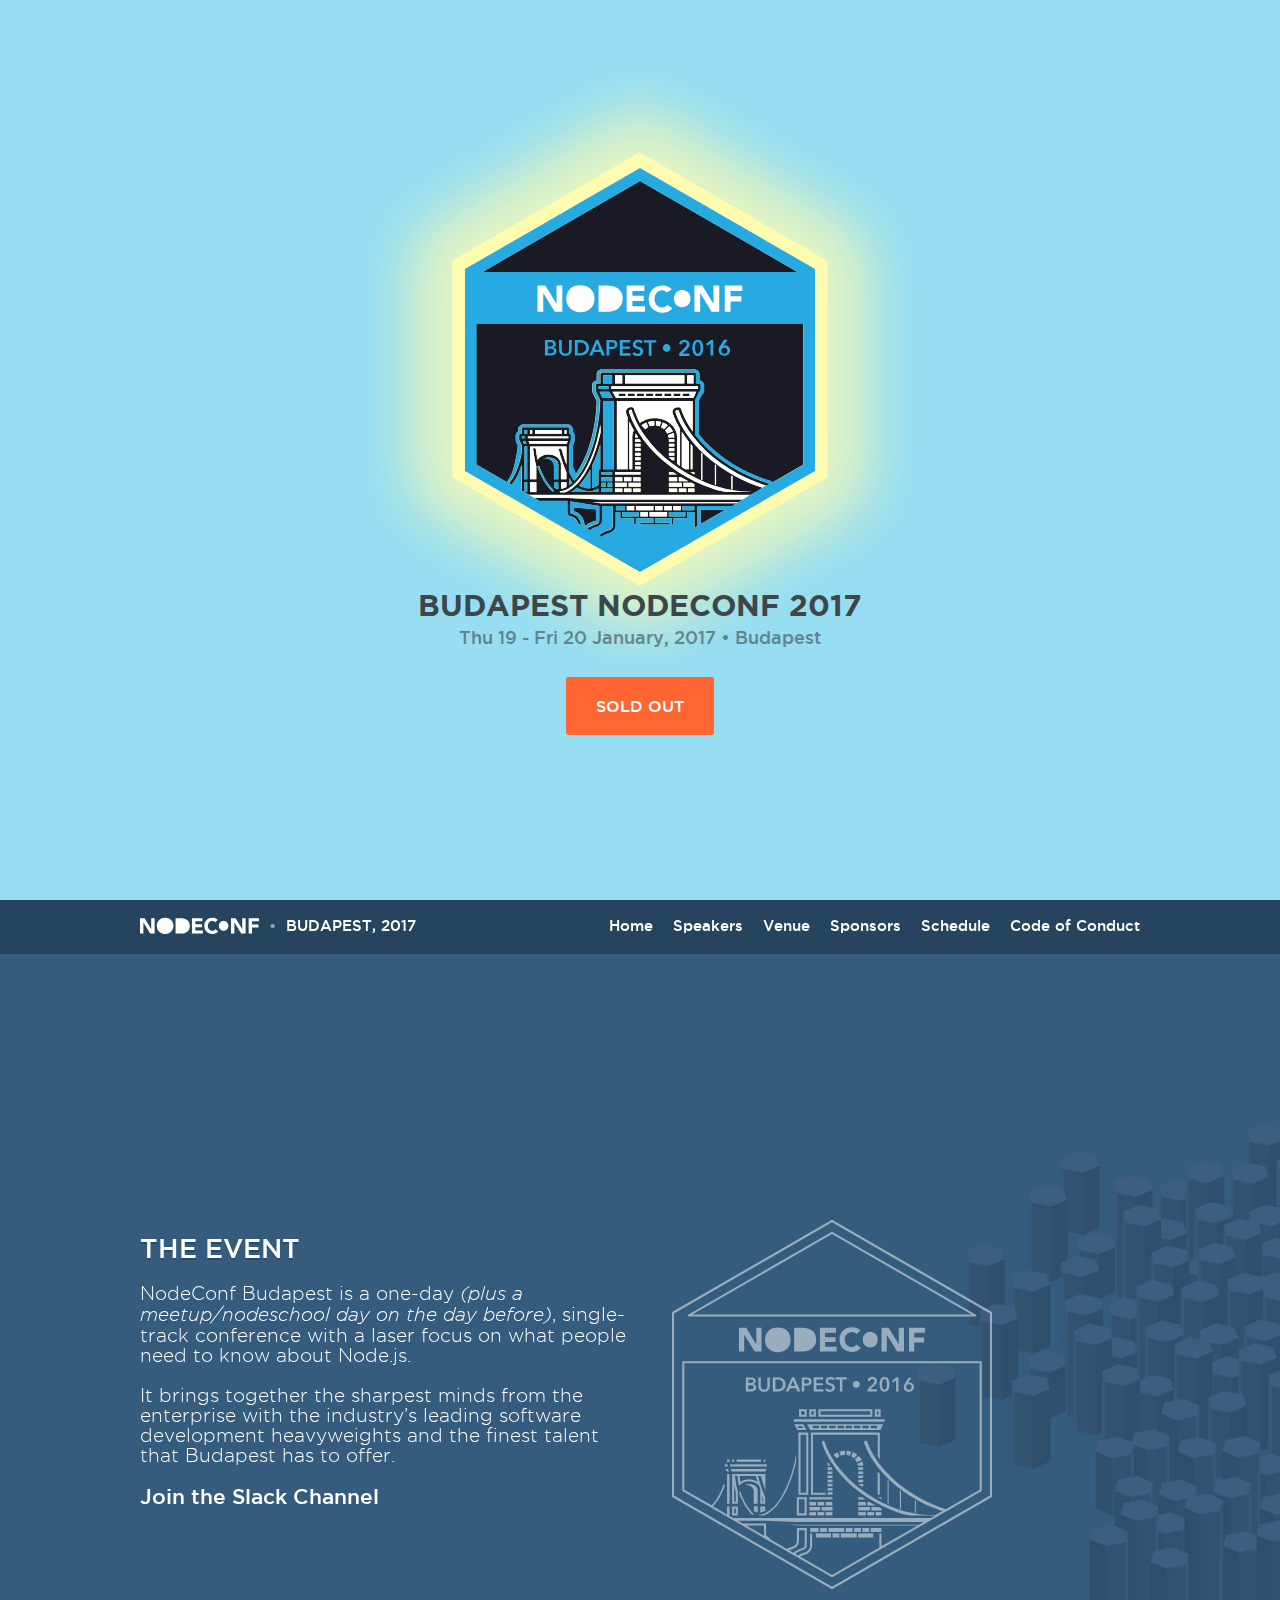
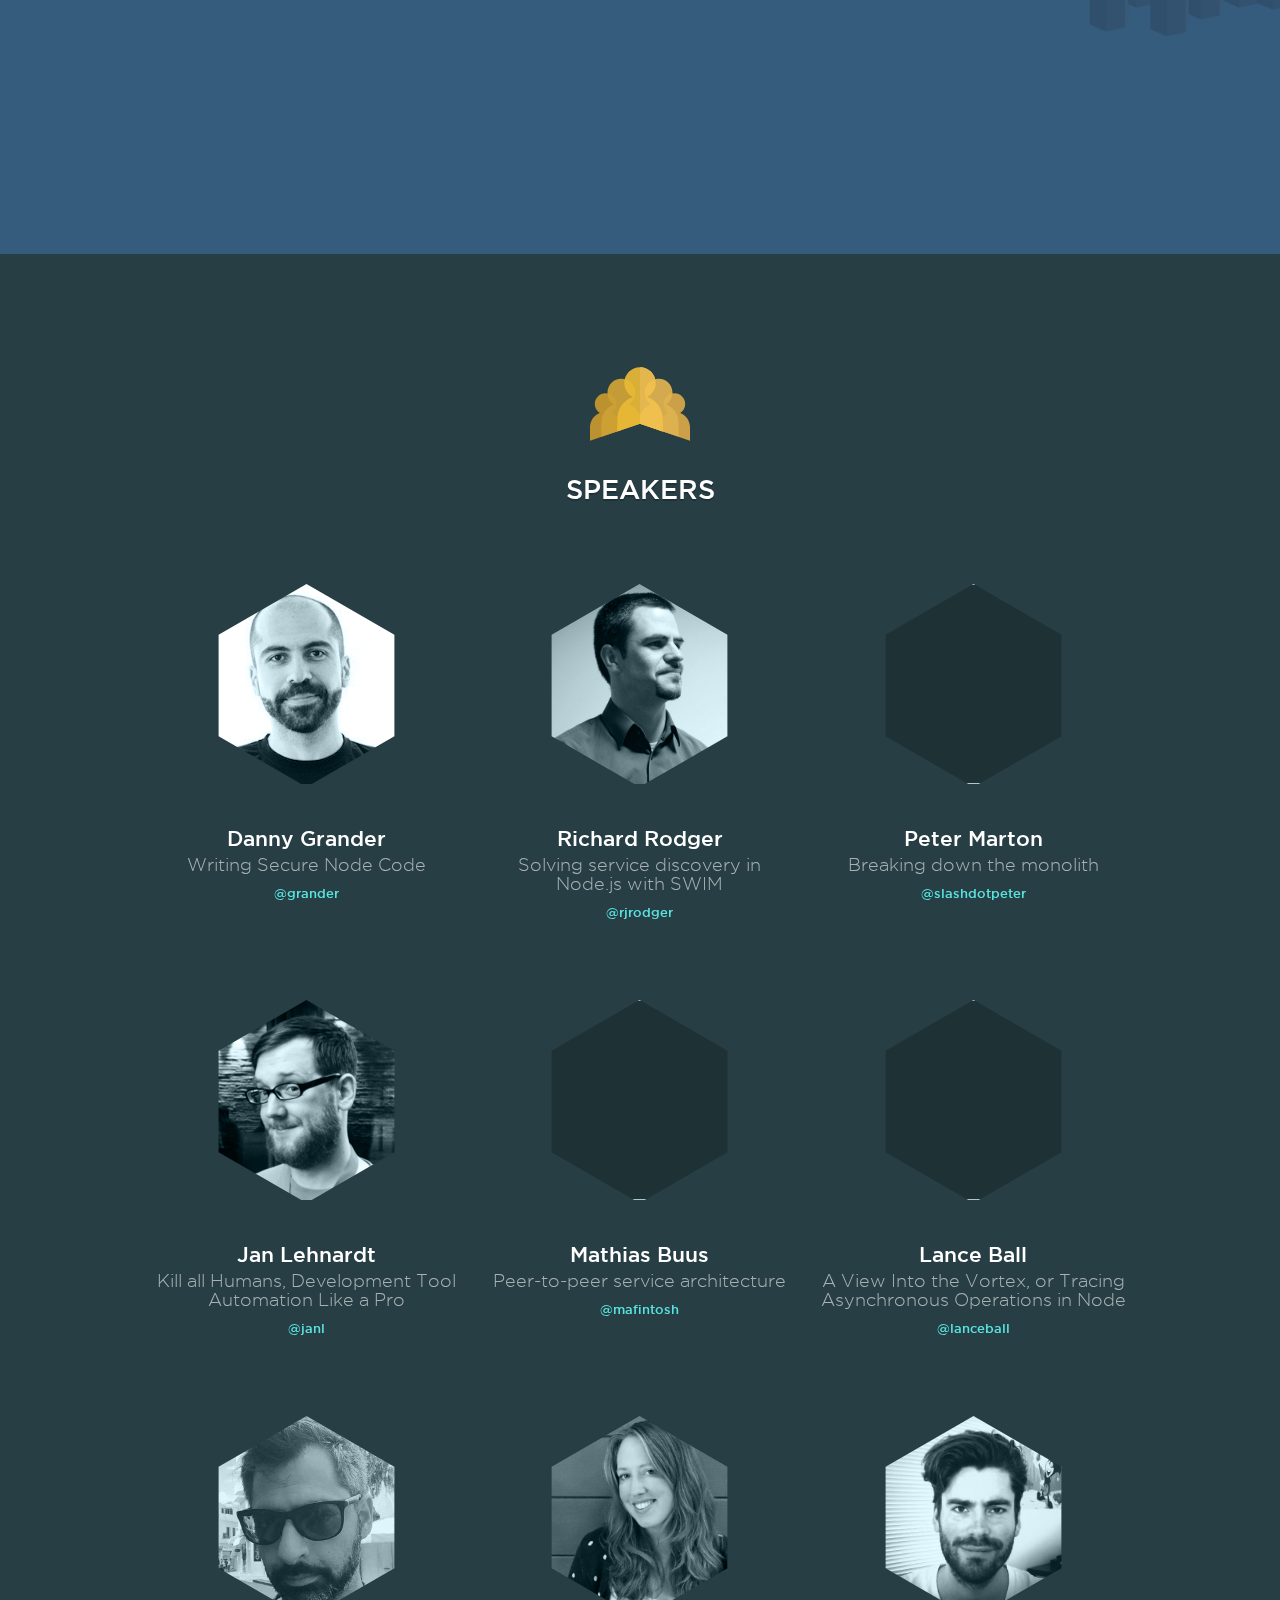
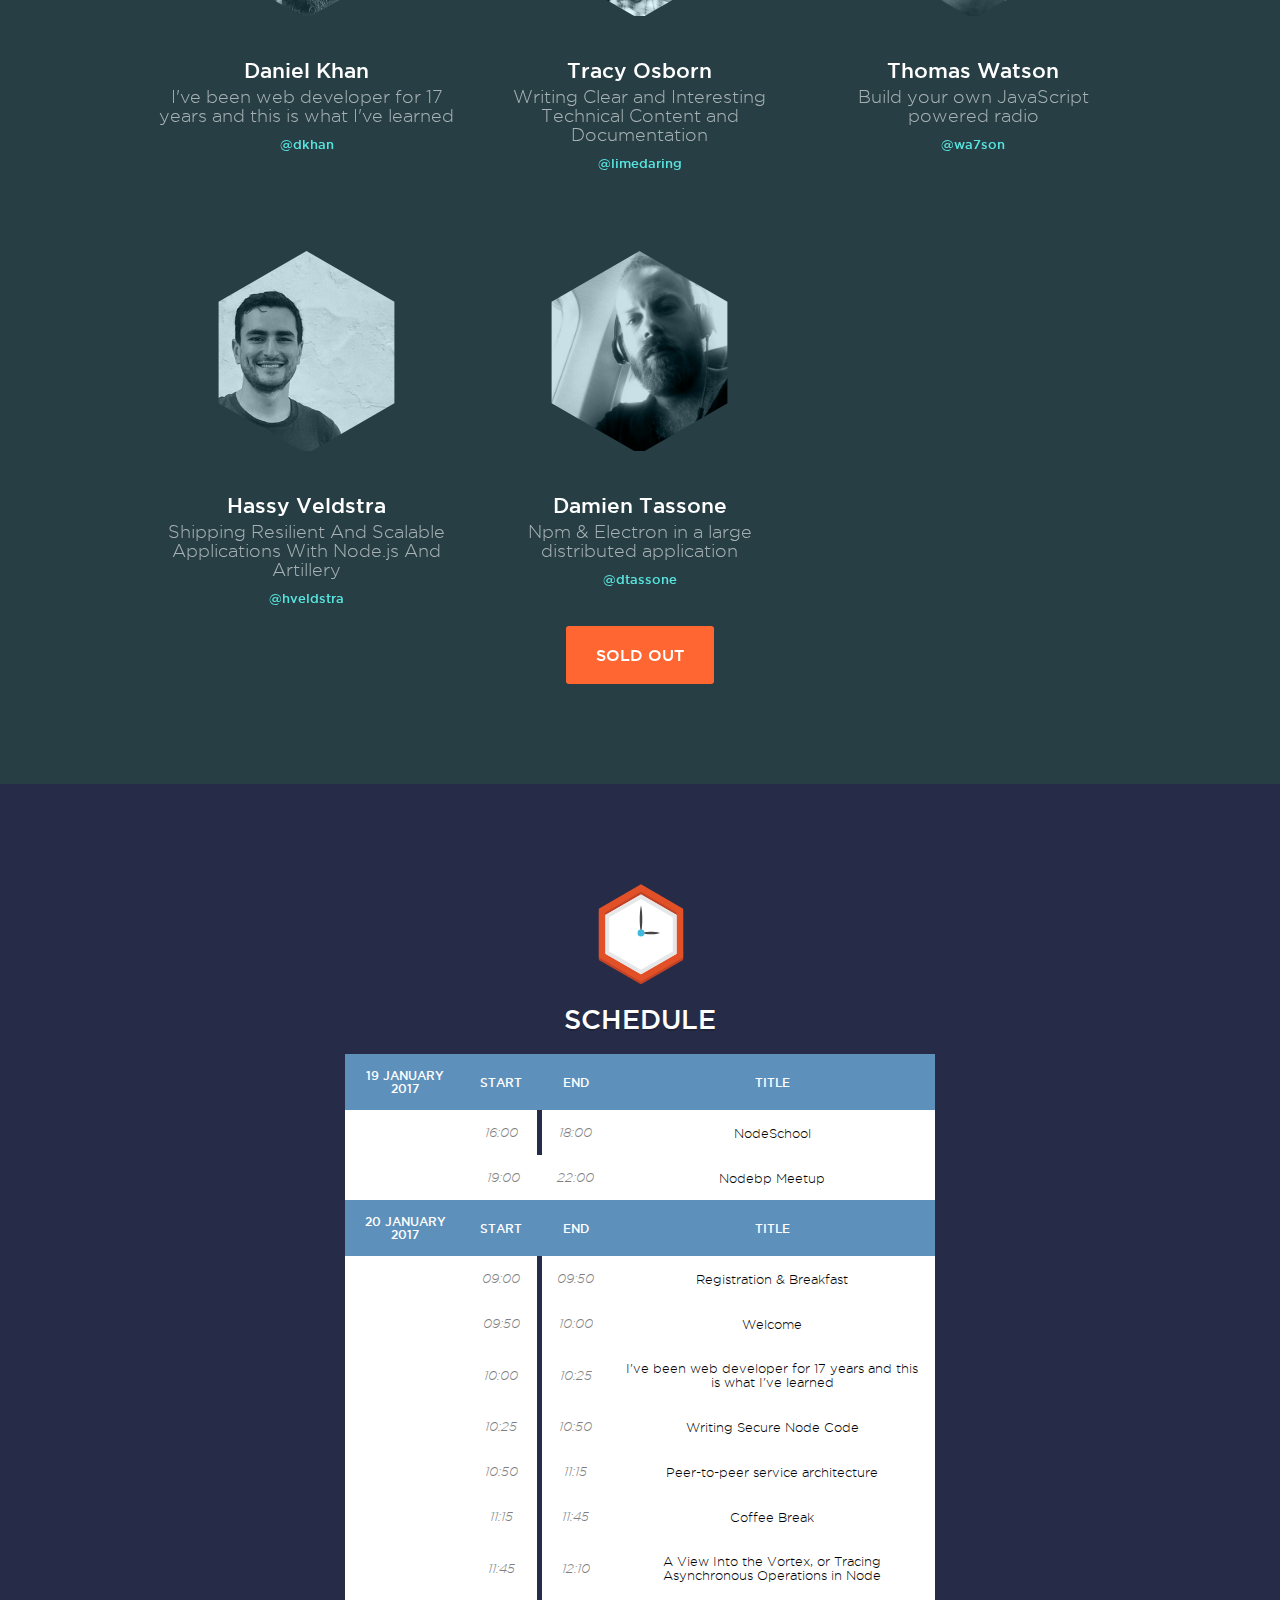
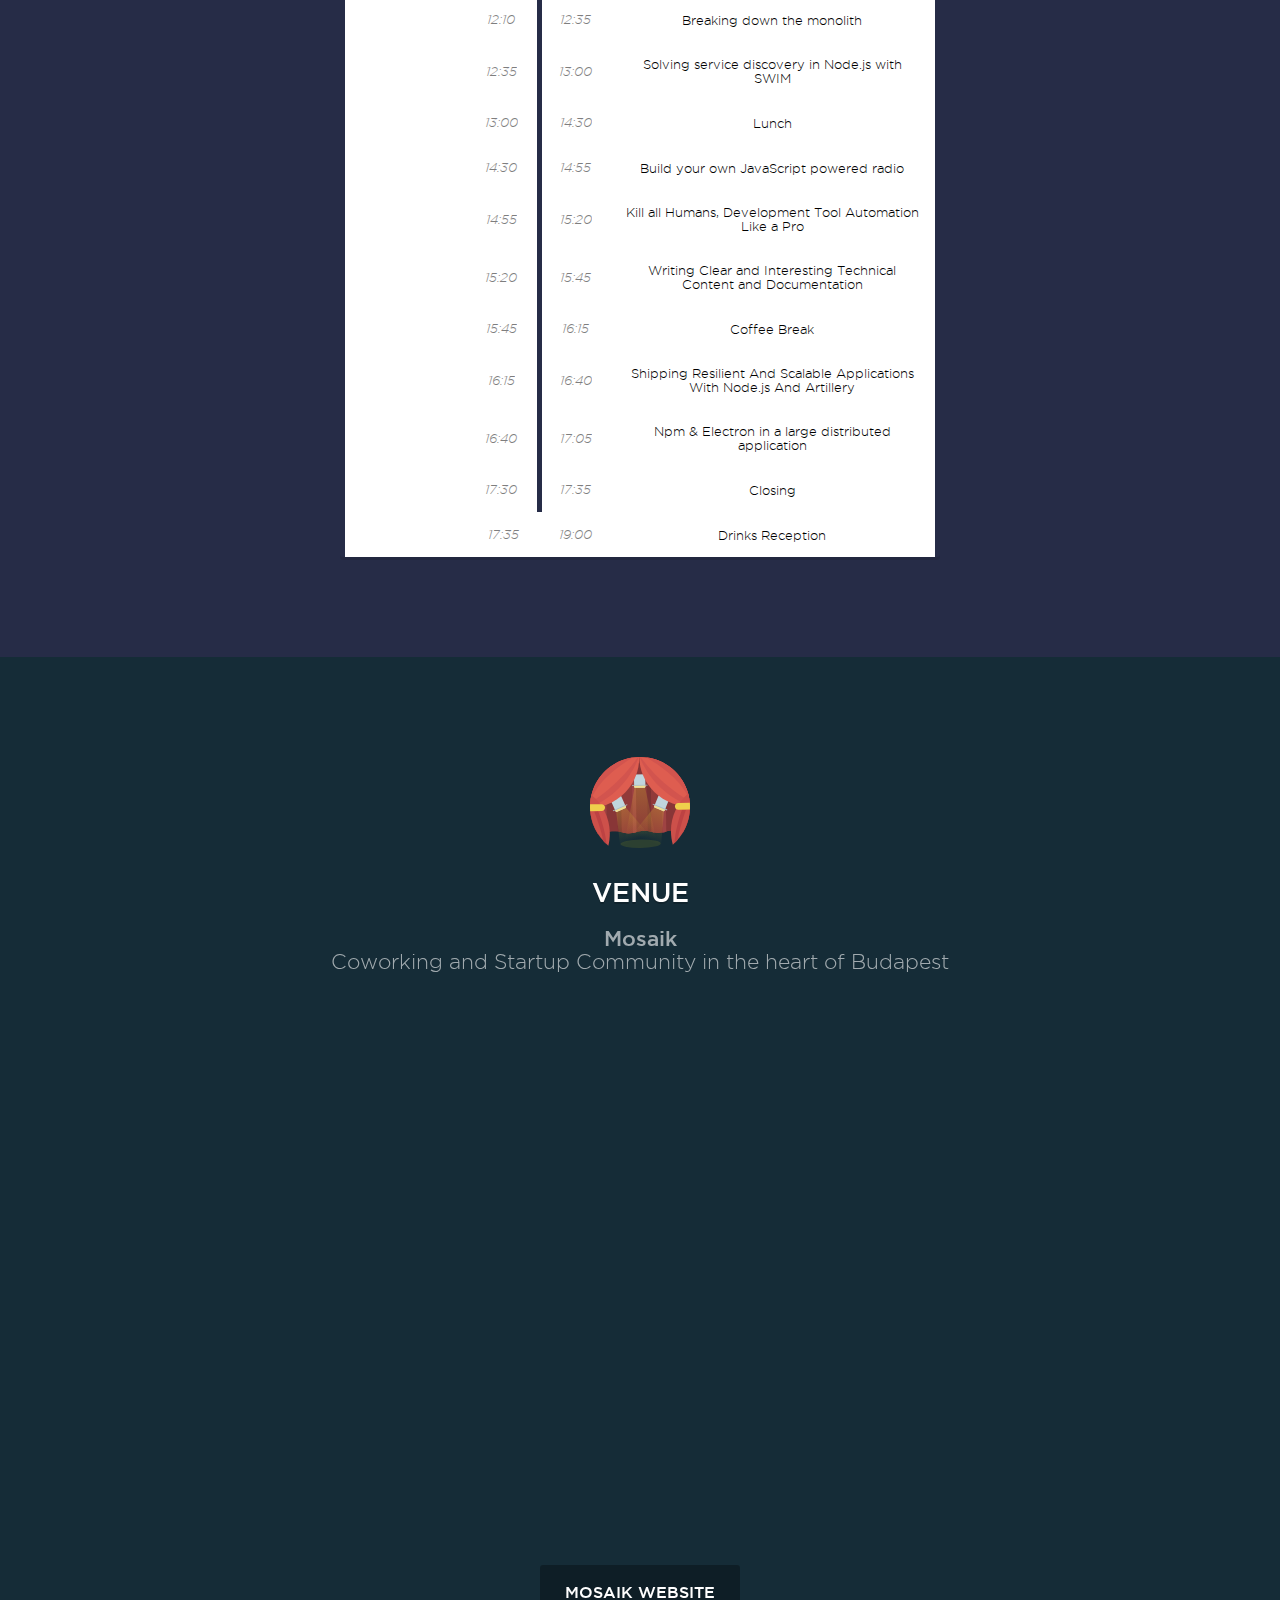
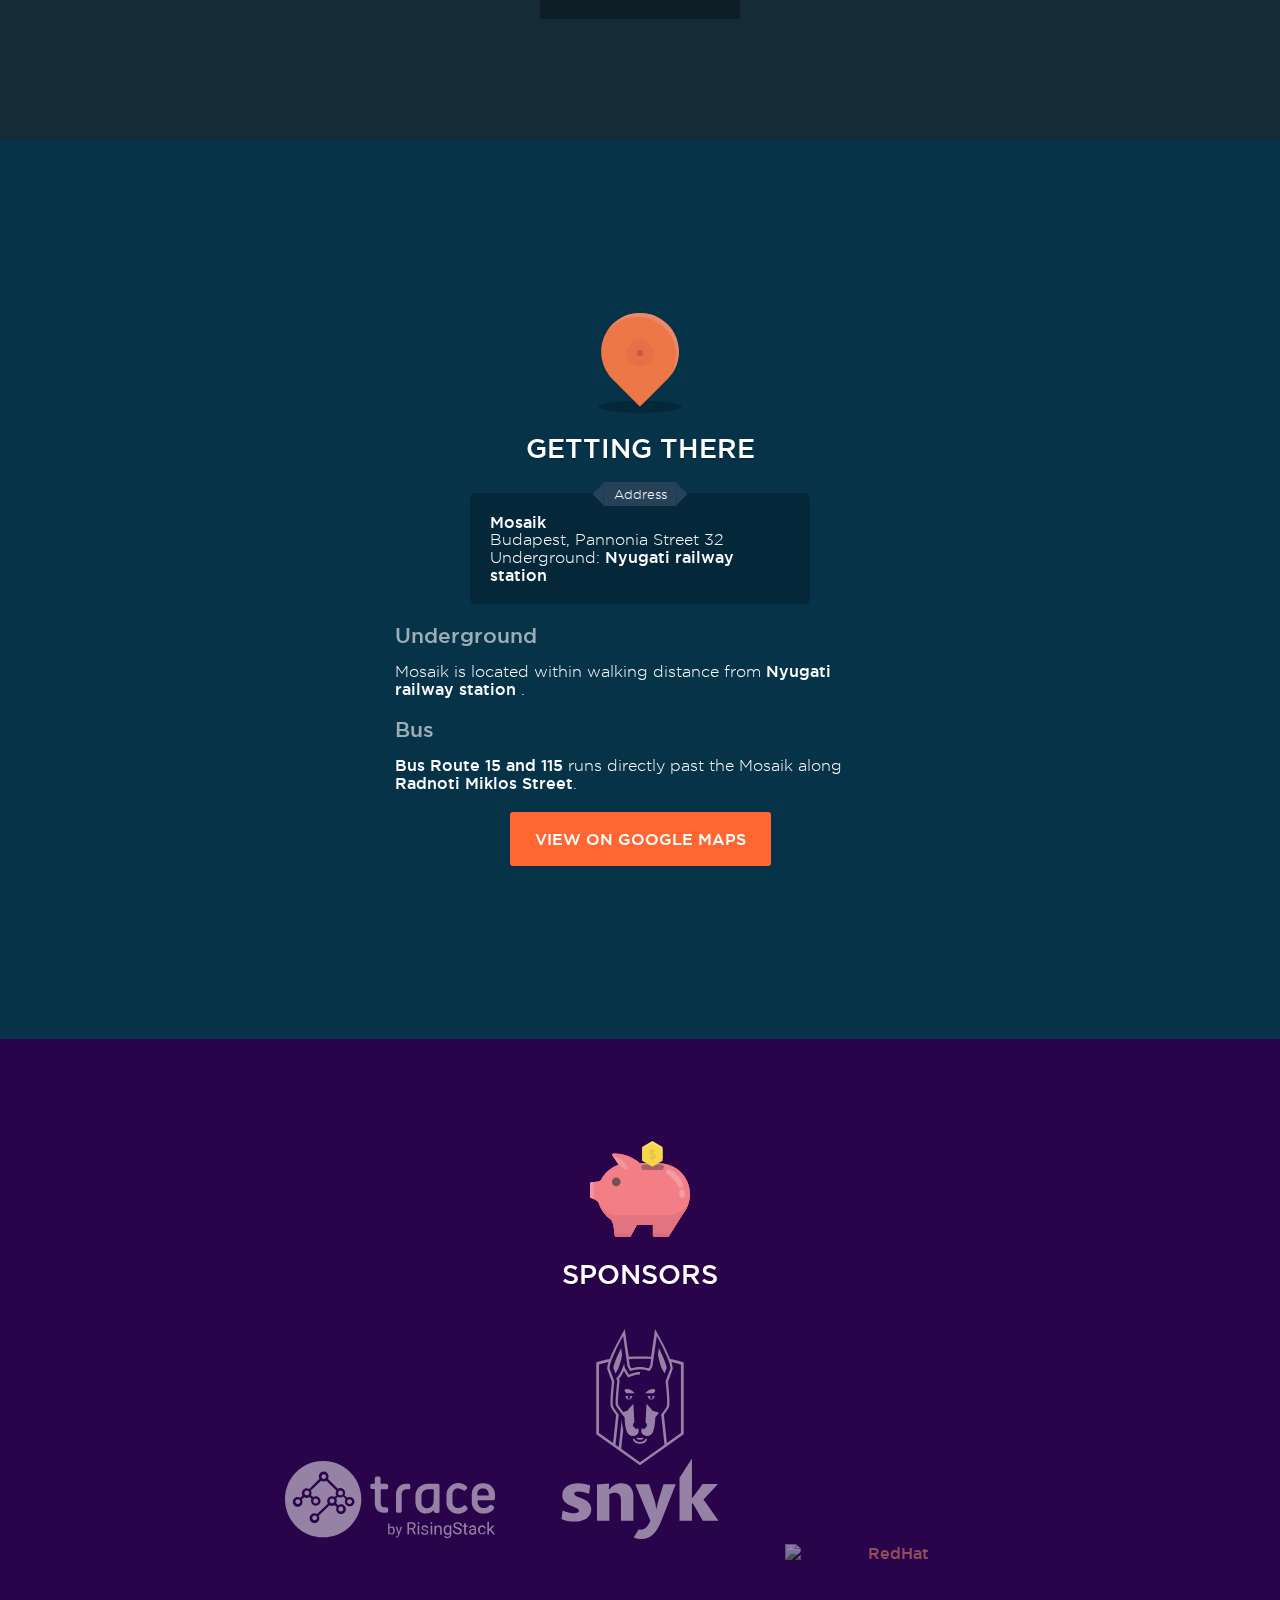
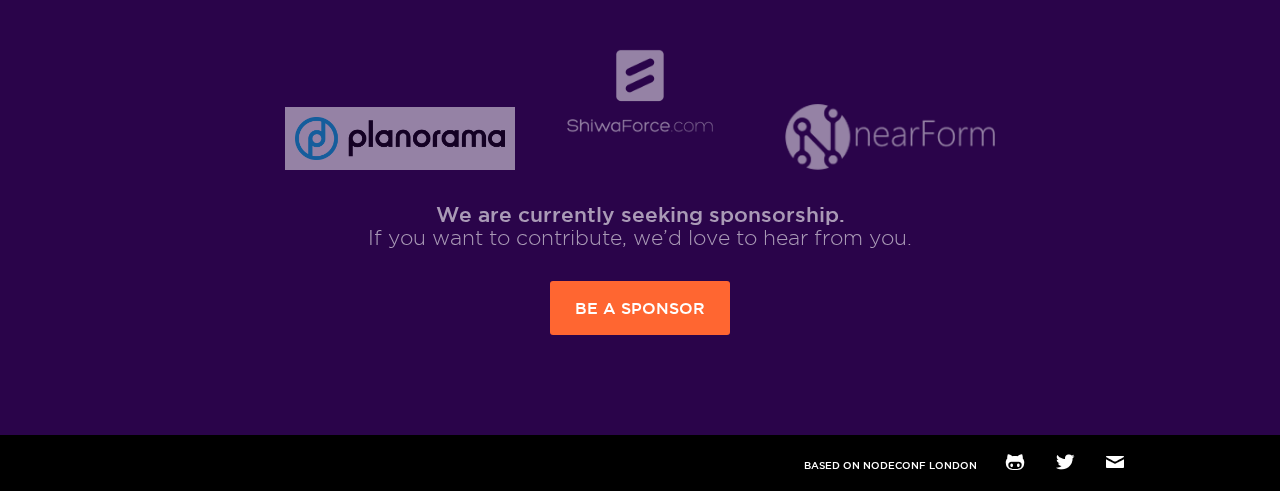
==== commit 1f320e2d: "feat(sponsors): add planorama" ====
--- a/index.html
+++ b/index.html
@@ -1,7 +1,7 @@
 <!DOCTYPE html><html lang="en"><head><link type="text/css" href="/css/styles.css" rel="stylesheet"><meta charset="utf-8"><meta name="fragment" content="!"><meta http-equiv="X-UA-Compatible" content="IE=edge,chrome=1"><meta name="apple-mobile-web-app-capable" content="yes"><meta name="viewport" content="initial-scale=1, maximum-scale=1, user-scalable=no"><meta name="description" content="Your work happiness meter"><meta name="keywords" content="nodejs, javascript, node.js, node, js, budapest, digital, transformation, enterprise, community"><link rel="shortcut icon" href="/assets/icons/favicon.ico" type="image/png"><meta property="og:url" content="http://budapest.nodeconf.com"><meta property="og:type" content="website"><meta property="og:site_name" content="NodeConf Budapest 2017"><meta property="og:title" content="NodeConf Budapest 2017 - 20 January 2017"><meta property="og:description" content="NodeConf Budapest will bring together our industry's enterprise heavyweights, our subject experts and highlight the finest talent Budapest has to offer."><meta property="og:image:width" content="1200"><meta property="og:image:height" content="630"><link href="/assets/icons/iphone.png" rel="apple-touch-icon"><link sizes="76x76" href="/assets/icons/ipad.png" rel="apple-touch-icon"><link sizes="120x120" href="/assets/icons/iphone-retina.png" rel="apple-touch-icon"><link sizes="152x152" href="/assets/icons/ipad-retina.png" rel="apple-touch-icon"><link sizes="192x192" href="/assets/icons/android-hires.png" rel="shortcut icon"><link sizes="96x96" href="/assets/icons/android.png" rel="shortcut icon"><title>NodeConf Budapest 2017</title></head><body><section id="hero" full-height class="center"><div class="page-size"><a title="Nodeconf Logo" href="/" class="logo"><img src="/assets/logo/nodeconf_budapest.svg" class="day"></a><div class="content"><h1>Budapest NodeConf 2017</h1><h2 class="h5">Thu 19 - Fri 20 January, 2017 &bull; Budapest</h2><a href="https://ti.to/risingstack/nodeconf-budapest" target="_blank" class="button primary large">SOLD OUT</a></div><div class="cloud cloud-01"></div><div class="cloud cloud-02"></div><div class="cloud cloud-03"></div><div class="scroll-pointer"></div></div></section><header data-header><div class="page-size"><a href="/" title="NodeConf Logo" class="logo"><img src="/assets/logo/nodeconf.svg" alt="NodeConf"><span>Budapest,&nbsp;2017</span></a><a data-touch-element data-navigation-toggle class="hamburger"><div class="inner"><span></span><span></span><span></span><span></span><span></span><span></span><span></span></div></a><ul data-navigation class="nav"><li><a href="/#hero">Home</a></li><li><a href="/#speakers">Speakers</a></li><li><a href="/#venue">Venue</a></li><li><a href="/#sponsors">Sponsors</a></li><li><a href="/#schedule">Schedule</a></li><li><a href="/code-of-conduct">Code of Conduct</a></li></ul></div></header><section id="event" full-height><div class="page-size"><div class="row"><div class="col-6 copy"><h2>The Event</h2><p class="large">NodeConf Budapest is a one-day <i>(plus a meetup/nodeschool day on the day before)</i>, single-track conference with a laser focus on what people need to know about Node.js.
 <br><br>
 It brings together the sharpest minds from the enterprise with the industry’s leading software development heavyweights and the finest talent that Budapest has to offer.
-</p><h4>Join the Slack Channel</h4><iframe frameBorder="0" width="100px" height="30px" src="https://nodeconfbp-slack.risingstack.com/iframe"></iframe></div><div class="col-6"><div class="illustration"></div></div></div></div></section><section id="speakers" full-height><div class="page-size"><img src="/assets/illustrations/speakers.svg" class="header-illustrator"><h2>Speakers</h2><ul class="speakers-list"><div class='row'><li class="col-4"><div class="avatar-wrap"><img src="assets/photos/speakers/danny_grander.jpg" class="avatar"></div><h4>Danny Grander</h4><h5>Writing Secure Node Code</h5><a href="https://www.twitter.com/grander" target="_blank" class="twitter-handle">@grander</a></li><li class="col-4"><div class="avatar-wrap"><img src="assets/photos/speakers/richard_rodger.jpg" class="avatar"></div><h4>Richard Rodger</h4><h5>Solving service discovery in Node.js with SWIM</h5><a href="https://www.twitter.com/rjrodger" target="_blank" class="twitter-handle">@rjrodger</a></li><li class="col-4"><div class="avatar-wrap"><img src="assets/photos/speakers/peter_marton.jpg" class="avatar"></div><h4>Peter Marton</h4><h5>Breaking down the monolith</h5><a href="https://www.twitter.com/slashdotpeter" target="_blank" class="twitter-handle">@slashdotpeter</a></li></div><div class='row'><li class="col-4"><div class="avatar-wrap"><img src="assets/photos/speakers/jan_lehnardt.jpg" class="avatar"></div><h4>Jan Lehnardt</h4><h5>Kill all Humans, Development Tool Automation Like a Pro</h5><a href="https://www.twitter.com/janl" target="_blank" class="twitter-handle">@janl</a></li><li class="col-4"><div class="avatar-wrap"><img src="assets/photos/speakers/mathias_buus.jpg" class="avatar"></div><h4>Mathias Buus</h4><h5>Peer-to-peer service architecture</h5><a href="https://www.twitter.com/mafintosh" target="_blank" class="twitter-handle">@mafintosh</a></li><li class="col-4"><div class="avatar-wrap"><img src="assets/photos/speakers/lance_ball.png" class="avatar"></div><h4>Lance Ball</h4><h5>A View Into the Vortex, or Tracing Asynchronous Operations in Node</h5><a href="https://www.twitter.com/lanceball" target="_blank" class="twitter-handle">@lanceball</a></li></div><div class='row'><li class="col-4"><div class="avatar-wrap"><img src="assets/photos/speakers/daniel_khan.jpeg" class="avatar"></div><h4>Daniel Khan</h4><h5>I've been web developer for 17 years and this is what I've learned</h5><a href="https://www.twitter.com/dkhan" target="_blank" class="twitter-handle">@dkhan</a></li><li class="col-4"><div class="avatar-wrap"><img src="assets/photos/speakers/tracy_osborn.jpg" class="avatar"></div><h4>Tracy Osborn</h4><h5>Writing Clear and Interesting Technical Content and Documentation</h5><a href="https://www.twitter.com/limedaring" target="_blank" class="twitter-handle">@limedaring</a></li><li class="col-4"><div class="avatar-wrap"><img src="assets/photos/speakers/thomas_watson.jpeg" class="avatar"></div><h4>Thomas Watson</h4><h5>Build your own JavaScript powered radio</h5><a href="https://www.twitter.com/wa7son" target="_blank" class="twitter-handle">@wa7son</a></li></div><div class='row'><li class="col-4"><div class="avatar-wrap"><img src="assets/photos/speakers/hassy_veldstra.jpeg" class="avatar"></div><h4>Hassy Veldstra</h4><h5>Shipping Resilient And Scalable Applications With Node.js And Artillery</h5><a href="https://www.twitter.com/hveldstra" target="_blank" class="twitter-handle">@hveldstra</a></li><li class="col-4"><div class="avatar-wrap"><img src="assets/photos/speakers/damien_tassone.jpeg" class="avatar"></div><h4>Damien Tassone</h4><h5>Npm & Electron in a large distributed application</h5><a href="https://www.twitter.com/dtassone" target="_blank" class="twitter-handle">@dtassone</a></li></ul><a href="https://ti.to/risingstack/nodeconf-budapest" target="_blank" class="button primary large">SOLD OUT</a></div></section><section id="schedule" full-height><div class="page-size"><img src="/assets/illustrations/schedule.svg" class="header-illustrator"><h2 class="center">Schedule</h2><table><thead><tr><th class="start">19 January 2017</th><th class="start">Start</th><th class="end">End</th><th class="title">Title</th></tr></thead><tbody><tr><td></td><td class="start">16:00</td><td class="end">18:00</td><td class="title">NodeSchool</td></tr><tr><td></td><td class="start">19:00</td><td class="end">22:00</td><td class="title">Nodebp Meetup</td></tr></tbody><thead><tr><th class="start">20 January 2017</th><th class="start">Start</th><th class="end">End</th><th class="title">Title</th></tr></thead><tbody><tr><td></td><td class="start">09:00</td><td class="end">09:50</td><td class="title">Registration & Breakfast</td></tr><tr><td></td><td class="start">09:50</td><td class="end">10:00</td><td class="title">Welcome</td></tr><tr><td></td><td class="start">10:00</td><td class="end">10:25</td><td class="title">I've been web developer for 17 years and this is what I've learned</td></tr><tr><td></td><td class="start">10:25</td><td class="end">10:50</td><td class="title">Writing Secure Node Code</td></tr><tr><td></td><td class="start">10:50</td><td class="end">11:15</td><td class="title">Peer-to-peer service architecture</td></tr><tr><td></td><td class="start">11:15</td><td class="end">11:45</td><td class="title">Coffee Break</td></tr><tr><td></td><td class="start">11:45</td><td class="end">12:10</td><td class="title">A View Into the Vortex, or Tracing Asynchronous Operations in Node</td></tr><tr><td></td><td class="start">12:10</td><td class="end">12:35</td><td class="title">Breaking down the monolith</td></tr><tr><td></td><td class="start">12:35</td><td class="end">13:00</td><td class="title">Solving service discovery in Node.js with SWIM</td></tr><tr><td></td><td class="start">13:00</td><td class="end">14:30</td><td class="title">Lunch</td></tr><tr><td></td><td class="start">14:30</td><td class="end">14:55</td><td class="title">Build your own JavaScript powered radio</td></tr><tr><td></td><td class="start">14:55</td><td class="end">15:20</td><td class="title">Kill all Humans, Development Tool Automation Like a Pro</td></tr><tr><td></td><td class="start">15:20</td><td class="end">15:45</td><td class="title">Writing Clear and Interesting Technical Content and Documentation</td></tr><tr><td></td><td class="start">15:45</td><td class="end">16:15</td><td class="title">Coffee Break</td></tr><tr><td></td><td class="start">16:15</td><td class="end">16:40</td><td class="title">Shipping Resilient And Scalable Applications With Node.js And Artillery</td></tr><tr><td></td><td class="start">16:40</td><td class="end">17:05</td><td class="title">Npm & Electron in a large distributed application</td></tr><tr><td></td><td class="start">17:30</td><td class="end">17:35</td><td class="title">Closing</td></tr><tr><td></td><td class="start">17:35</td><td class="end">19:00</td><td class="title">Drinks Reception</td></tr></tbody></table></div></section><section id="venue" full-height><div class="page-size"><img src="/assets/illustrations/venue.svg" class="header-illustrator"><h2 class="center">Venue</h2><div class="row"><div class="col-8 off-2"><h4 class="center">Mosaik<div class="normal">Coworking and Startup Community in the heart of Budapest</div></h4><br><ul class="photos"><li class="main"><a href="http://mosaik.space" target="_blank" class="photo-venue photo-venue-01"></a></li><div class="row"><li class="col-4"><a href="http://mosaik.space" target="_blank" class="photo-venue photo-venue-02"></a></li><li class="col-4"><a href="http://mosaik.space" target="_blank" class="photo-venue photo-venue-03"></a></li><li class="col-4"><a href="http://mosaik.space" target="_blank" class="photo-venue photo-venue-04"></a></li></div></ul><div class="center"><a href="http://mosaik.space" target="_blank" class="button">Mosaik Website</a></div></div></div></div></section><section id="getting-there" full-height><div class="page-size"><img src="/assets/illustrations/getting-there.svg" class="header-illustrator"><h2 class="center">Getting there</h2><div class="box contained"><div class="hex-badge top">Address</div><strong>Mosaik</strong><br>Budapest, Pannonia Street 32 <br>Underground: <strong>Nyugati railway station</strong></div><div class="row get-there"><div class="col-6 off-3"><h4>Underground</h4><p>Mosaik is located within walking distance from <strong>Nyugati railway station </strong>.</p><h4>Bus</h4><p><strong>Bus Route 15 and 115 </strong>runs directly past the Mosaik along <strong>Radnoti Miklos Street</strong>.</p></div></div><div class="center"><a href="https://www.google.com/maps/place/Mosaik/@47.5064987,19.0443732,15z/data=!4m23!1m17!4m16!1m6!1m2!1s0x4741dc41b415dbf1:0xa8d003cf7d78427!2zRGXDoWsgRmVyZW5jIHTDqXI!2m2!1d19.053964!2d47.497617!1m6!1m2!1s0x4741dc0916a2b5ef:0xded58bb56828adad!2sBudapest,+Mosaik,+Pann%C3%B3nia+u.+32,+1136!2m2!1d19.0530335!2d47.5155651!3e3!5i2!3m4!1s0x4741dc0916a2b5ef:0xded58bb56828adad!8m2!3d47.5155651!4d19.0530335?hl=en" target="_blank" class="button primary">View on Google Maps</a></div></div></section><section id="sponsors" full-height><div class="page-size"><img src="/assets/illustrations/sponsors.svg" class="header-illustrator"><h2>Sponsors</h2><div class="sponsors-row"><ul class="sponsors-list"><li><a href="https://trace.risingstack.com" target="_blank"><img src="/assets/logo/trace-white.svg" alt="Trace"></a></li><li><a href="http://www.snyk.io" target="_blank"><img src="/assets/logo/snyk-white.svg" alt="Snyk"></a></li><li><a href="https://redhat.com" target="_blank"><img src="/assets/logo/redhat-white.png" alt="RedHat"></a></li></ul></div><div class="sponsors-row"><ul class="sponsors-list"><li><a href="https://www.shiwaforce.com/en/" target="_blank"><img src="/assets/logo/shiwaforce.png" alt="ShiwaForce"></a></li><li><a href="https://www.yld.io" target="_blank"><img src="/assets/logo/yld.png" alt="YLD"></a></li><li><a href="http://www.nearform.com" target="_blank"><img src="/assets/logo/nearform.png" alt="nearForm"></a></li></ul></div><h4 class="center">We are currently seeking sponsorship.<div class="normal">If you want to contribute, we’d love to hear from you.</div></h4><br><a href="mailto:gergely@risingstack.com?Subject=NodeConf%20Budapest%202017%20-%20Sponsorship" class="button center primary">Be a Sponsor</a></div></section><footer><div class="page-size"><ul class="links"><li><a href="https://github.com/tancredi/nodeconf-london-2016" alt="Fork on Github" target="_blank" class="fork-of-london">Based on NodeConf London</a></li><li><a href="https://github.com/risingstack/nodeconf-budapest-2017" alt="Fork on Github" target="_blank" class="contact-github"><i class="icon-github"></i><span>Fork Us</span></a></li><li><a href="https://twitter.com/nodeconfbp" alt="Twitter" target="_blank" class="contact-twitter"><i class="icon-twitter"></i><span>@nodeconfbp</span></a></li><li><a href="mailto:nodeconf@risingstack.com?Subject=NodeConf%20London%202017%20-%20Enquiry" alt="Email" target="_blank" class="contact-email"><i class="icon-mail"></i><span>Contact Us</span></a></li></ul></div></footer><script type="text/javascript" src="/js/index.js"></script><script type="text/javascript">(function(i,s,o,g,r,a,m){i['GoogleAnalyticsObject']=r;i[r]=i[r]||function(){
+</p><h4>Join the Slack Channel</h4><iframe frameBorder="0" width="100px" height="30px" src="https://nodeconfbp-slack.risingstack.com/iframe"></iframe></div><div class="col-6"><div class="illustration"></div></div></div></div></section><section id="speakers" full-height><div class="page-size"><img src="/assets/illustrations/speakers.svg" class="header-illustrator"><h2>Speakers</h2><ul class="speakers-list"><div class='row'><li class="col-4"><div class="avatar-wrap"><img src="assets/photos/speakers/danny_grander.jpg" class="avatar"></div><h4>Danny Grander</h4><h5>Writing Secure Node Code</h5><a href="https://www.twitter.com/grander" target="_blank" class="twitter-handle">@grander</a></li><li class="col-4"><div class="avatar-wrap"><img src="assets/photos/speakers/richard_rodger.jpg" class="avatar"></div><h4>Richard Rodger</h4><h5>Solving service discovery in Node.js with SWIM</h5><a href="https://www.twitter.com/rjrodger" target="_blank" class="twitter-handle">@rjrodger</a></li><li class="col-4"><div class="avatar-wrap"><img src="assets/photos/speakers/peter_marton.jpg" class="avatar"></div><h4>Peter Marton</h4><h5>Breaking down the monolith</h5><a href="https://www.twitter.com/slashdotpeter" target="_blank" class="twitter-handle">@slashdotpeter</a></li></div><div class='row'><li class="col-4"><div class="avatar-wrap"><img src="assets/photos/speakers/jan_lehnardt.jpg" class="avatar"></div><h4>Jan Lehnardt</h4><h5>Kill all Humans, Development Tool Automation Like a Pro</h5><a href="https://www.twitter.com/janl" target="_blank" class="twitter-handle">@janl</a></li><li class="col-4"><div class="avatar-wrap"><img src="assets/photos/speakers/mathias_buus.jpg" class="avatar"></div><h4>Mathias Buus</h4><h5>Peer-to-peer service architecture</h5><a href="https://www.twitter.com/mafintosh" target="_blank" class="twitter-handle">@mafintosh</a></li><li class="col-4"><div class="avatar-wrap"><img src="assets/photos/speakers/lance_ball.png" class="avatar"></div><h4>Lance Ball</h4><h5>A View Into the Vortex, or Tracing Asynchronous Operations in Node</h5><a href="https://www.twitter.com/lanceball" target="_blank" class="twitter-handle">@lanceball</a></li></div><div class='row'><li class="col-4"><div class="avatar-wrap"><img src="assets/photos/speakers/daniel_khan.jpeg" class="avatar"></div><h4>Daniel Khan</h4><h5>I've been web developer for 17 years and this is what I've learned</h5><a href="https://www.twitter.com/dkhan" target="_blank" class="twitter-handle">@dkhan</a></li><li class="col-4"><div class="avatar-wrap"><img src="assets/photos/speakers/tracy_osborn.jpg" class="avatar"></div><h4>Tracy Osborn</h4><h5>Writing Clear and Interesting Technical Content and Documentation</h5><a href="https://www.twitter.com/limedaring" target="_blank" class="twitter-handle">@limedaring</a></li><li class="col-4"><div class="avatar-wrap"><img src="assets/photos/speakers/thomas_watson.jpeg" class="avatar"></div><h4>Thomas Watson</h4><h5>Build your own JavaScript powered radio</h5><a href="https://www.twitter.com/wa7son" target="_blank" class="twitter-handle">@wa7son</a></li></div><div class='row'><li class="col-4"><div class="avatar-wrap"><img src="assets/photos/speakers/hassy_veldstra.jpeg" class="avatar"></div><h4>Hassy Veldstra</h4><h5>Shipping Resilient And Scalable Applications With Node.js And Artillery</h5><a href="https://www.twitter.com/hveldstra" target="_blank" class="twitter-handle">@hveldstra</a></li><li class="col-4"><div class="avatar-wrap"><img src="assets/photos/speakers/damien_tassone.jpeg" class="avatar"></div><h4>Damien Tassone</h4><h5>Npm & Electron in a large distributed application</h5><a href="https://www.twitter.com/dtassone" target="_blank" class="twitter-handle">@dtassone</a></li></ul><a href="https://ti.to/risingstack/nodeconf-budapest" target="_blank" class="button primary large">SOLD OUT</a></div></section><section id="schedule" full-height><div class="page-size"><img src="/assets/illustrations/schedule.svg" class="header-illustrator"><h2 class="center">Schedule</h2><table><thead><tr><th class="start">19 January 2017</th><th class="start">Start</th><th class="end">End</th><th class="title">Title</th></tr></thead><tbody><tr><td></td><td class="start">16:00</td><td class="end">18:00</td><td class="title">NodeSchool</td></tr><tr><td></td><td class="start">19:00</td><td class="end">22:00</td><td class="title">Nodebp Meetup</td></tr></tbody><thead><tr><th class="start">20 January 2017</th><th class="start">Start</th><th class="end">End</th><th class="title">Title</th></tr></thead><tbody><tr><td></td><td class="start">09:00</td><td class="end">09:50</td><td class="title">Registration & Breakfast</td></tr><tr><td></td><td class="start">09:50</td><td class="end">10:00</td><td class="title">Welcome</td></tr><tr><td></td><td class="start">10:00</td><td class="end">10:25</td><td class="title">I've been web developer for 17 years and this is what I've learned</td></tr><tr><td></td><td class="start">10:25</td><td class="end">10:50</td><td class="title">Writing Secure Node Code</td></tr><tr><td></td><td class="start">10:50</td><td class="end">11:15</td><td class="title">Peer-to-peer service architecture</td></tr><tr><td></td><td class="start">11:15</td><td class="end">11:45</td><td class="title">Coffee Break</td></tr><tr><td></td><td class="start">11:45</td><td class="end">12:10</td><td class="title">A View Into the Vortex, or Tracing Asynchronous Operations in Node</td></tr><tr><td></td><td class="start">12:10</td><td class="end">12:35</td><td class="title">Breaking down the monolith</td></tr><tr><td></td><td class="start">12:35</td><td class="end">13:00</td><td class="title">Solving service discovery in Node.js with SWIM</td></tr><tr><td></td><td class="start">13:00</td><td class="end">14:30</td><td class="title">Lunch</td></tr><tr><td></td><td class="start">14:30</td><td class="end">14:55</td><td class="title">Build your own JavaScript powered radio</td></tr><tr><td></td><td class="start">14:55</td><td class="end">15:20</td><td class="title">Kill all Humans, Development Tool Automation Like a Pro</td></tr><tr><td></td><td class="start">15:20</td><td class="end">15:45</td><td class="title">Writing Clear and Interesting Technical Content and Documentation</td></tr><tr><td></td><td class="start">15:45</td><td class="end">16:15</td><td class="title">Coffee Break</td></tr><tr><td></td><td class="start">16:15</td><td class="end">16:40</td><td class="title">Shipping Resilient And Scalable Applications With Node.js And Artillery</td></tr><tr><td></td><td class="start">16:40</td><td class="end">17:05</td><td class="title">Npm & Electron in a large distributed application</td></tr><tr><td></td><td class="start">17:30</td><td class="end">17:35</td><td class="title">Closing</td></tr><tr><td></td><td class="start">17:35</td><td class="end">19:00</td><td class="title">Drinks Reception</td></tr></tbody></table></div></section><section id="venue" full-height><div class="page-size"><img src="/assets/illustrations/venue.svg" class="header-illustrator"><h2 class="center">Venue</h2><div class="row"><div class="col-8 off-2"><h4 class="center">Mosaik<div class="normal">Coworking and Startup Community in the heart of Budapest</div></h4><br><ul class="photos"><li class="main"><a href="http://mosaik.space" target="_blank" class="photo-venue photo-venue-01"></a></li><div class="row"><li class="col-4"><a href="http://mosaik.space" target="_blank" class="photo-venue photo-venue-02"></a></li><li class="col-4"><a href="http://mosaik.space" target="_blank" class="photo-venue photo-venue-03"></a></li><li class="col-4"><a href="http://mosaik.space" target="_blank" class="photo-venue photo-venue-04"></a></li></div></ul><div class="center"><a href="http://mosaik.space" target="_blank" class="button">Mosaik Website</a></div></div></div></div></section><section id="getting-there" full-height><div class="page-size"><img src="/assets/illustrations/getting-there.svg" class="header-illustrator"><h2 class="center">Getting there</h2><div class="box contained"><div class="hex-badge top">Address</div><strong>Mosaik</strong><br>Budapest, Pannonia Street 32 <br>Underground: <strong>Nyugati railway station</strong></div><div class="row get-there"><div class="col-6 off-3"><h4>Underground</h4><p>Mosaik is located within walking distance from <strong>Nyugati railway station </strong>.</p><h4>Bus</h4><p><strong>Bus Route 15 and 115 </strong>runs directly past the Mosaik along <strong>Radnoti Miklos Street</strong>.</p></div></div><div class="center"><a href="https://www.google.com/maps/place/Mosaik/@47.5064987,19.0443732,15z/data=!4m23!1m17!4m16!1m6!1m2!1s0x4741dc41b415dbf1:0xa8d003cf7d78427!2zRGXDoWsgRmVyZW5jIHTDqXI!2m2!1d19.053964!2d47.497617!1m6!1m2!1s0x4741dc0916a2b5ef:0xded58bb56828adad!2sBudapest,+Mosaik,+Pann%C3%B3nia+u.+32,+1136!2m2!1d19.0530335!2d47.5155651!3e3!5i2!3m4!1s0x4741dc0916a2b5ef:0xded58bb56828adad!8m2!3d47.5155651!4d19.0530335?hl=en" target="_blank" class="button primary">View on Google Maps</a></div></div></section><section id="sponsors" full-height><div class="page-size"><img src="/assets/illustrations/sponsors.svg" class="header-illustrator"><h2>Sponsors</h2><div class="sponsors-row"><ul class="sponsors-list"><li><a href="https://trace.risingstack.com" target="_blank"><img src="/assets/logo/trace-white.svg" alt="Trace"></a></li><li><a href="http://www.snyk.io" target="_blank"><img src="/assets/logo/snyk-white.svg" alt="Snyk"></a></li><li><a href="https://redhat.com" target="_blank"><img src="/assets/logo/redhat-white.png" alt="RedHat"></a></li></ul></div><div class="sponsors-row"><ul class="sponsors-list"><li><a href="http://www.planorama.com/" target="_blank"><img src="/assets/logo/planorama.png" style="padding: 10px; background: #fff;" alt="Planorama"></a></li><li><a href="https://www.shiwaforce.com/en/" target="_blank"><img src="/assets/logo/shiwaforce.png" alt="ShiwaForce"></a></li><li><a href="http://www.nearform.com" target="_blank"><img src="/assets/logo/nearform.png" alt="nearForm"></a></li></ul></div><h4 class="center">We are currently seeking sponsorship.<div class="normal">If you want to contribute, we’d love to hear from you.</div></h4><br><a href="mailto:gergely@risingstack.com?Subject=NodeConf%20Budapest%202017%20-%20Sponsorship" class="button center primary">Be a Sponsor</a></div></section><footer><div class="page-size"><ul class="links"><li><a href="https://github.com/tancredi/nodeconf-london-2016" alt="Fork on Github" target="_blank" class="fork-of-london">Based on NodeConf London</a></li><li><a href="https://github.com/risingstack/nodeconf-budapest-2017" alt="Fork on Github" target="_blank" class="contact-github"><i class="icon-github"></i><span>Fork Us</span></a></li><li><a href="https://twitter.com/nodeconfbp" alt="Twitter" target="_blank" class="contact-twitter"><i class="icon-twitter"></i><span>@nodeconfbp</span></a></li><li><a href="mailto:nodeconf@risingstack.com?Subject=NodeConf%20London%202017%20-%20Enquiry" alt="Email" target="_blank" class="contact-email"><i class="icon-mail"></i><span>Contact Us</span></a></li></ul></div></footer><script type="text/javascript" src="/js/index.js"></script><script type="text/javascript">(function(i,s,o,g,r,a,m){i['GoogleAnalyticsObject']=r;i[r]=i[r]||function(){
 (i[r].q=i[r].q||[]).push(arguments)},i[r].l=1*new Date();a=s.createElement(o),
 m=s.getElementsByTagName(o)[0];a.async=1;a.src=g;m.parentNode.insertBefore(a,m)
 })(window,document,'script','//www.google-analytics.com/analytics.js','ga');
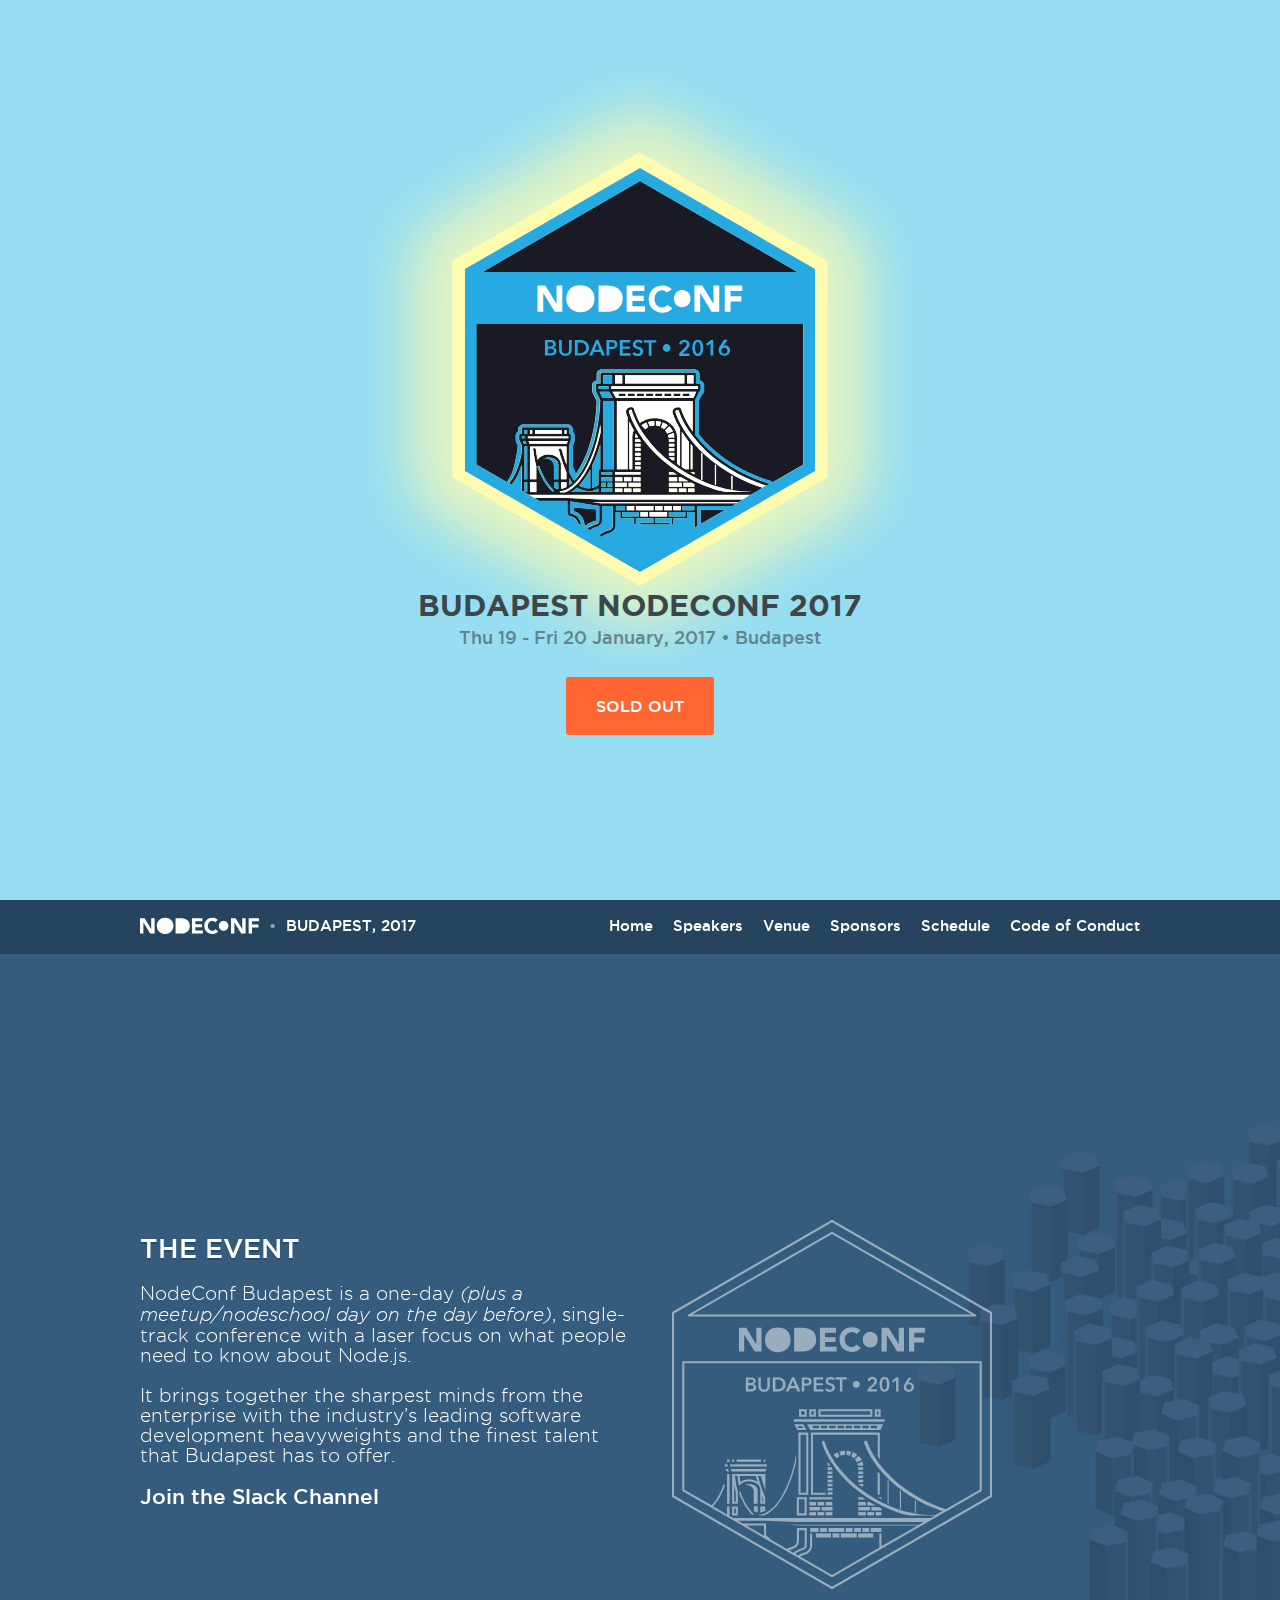
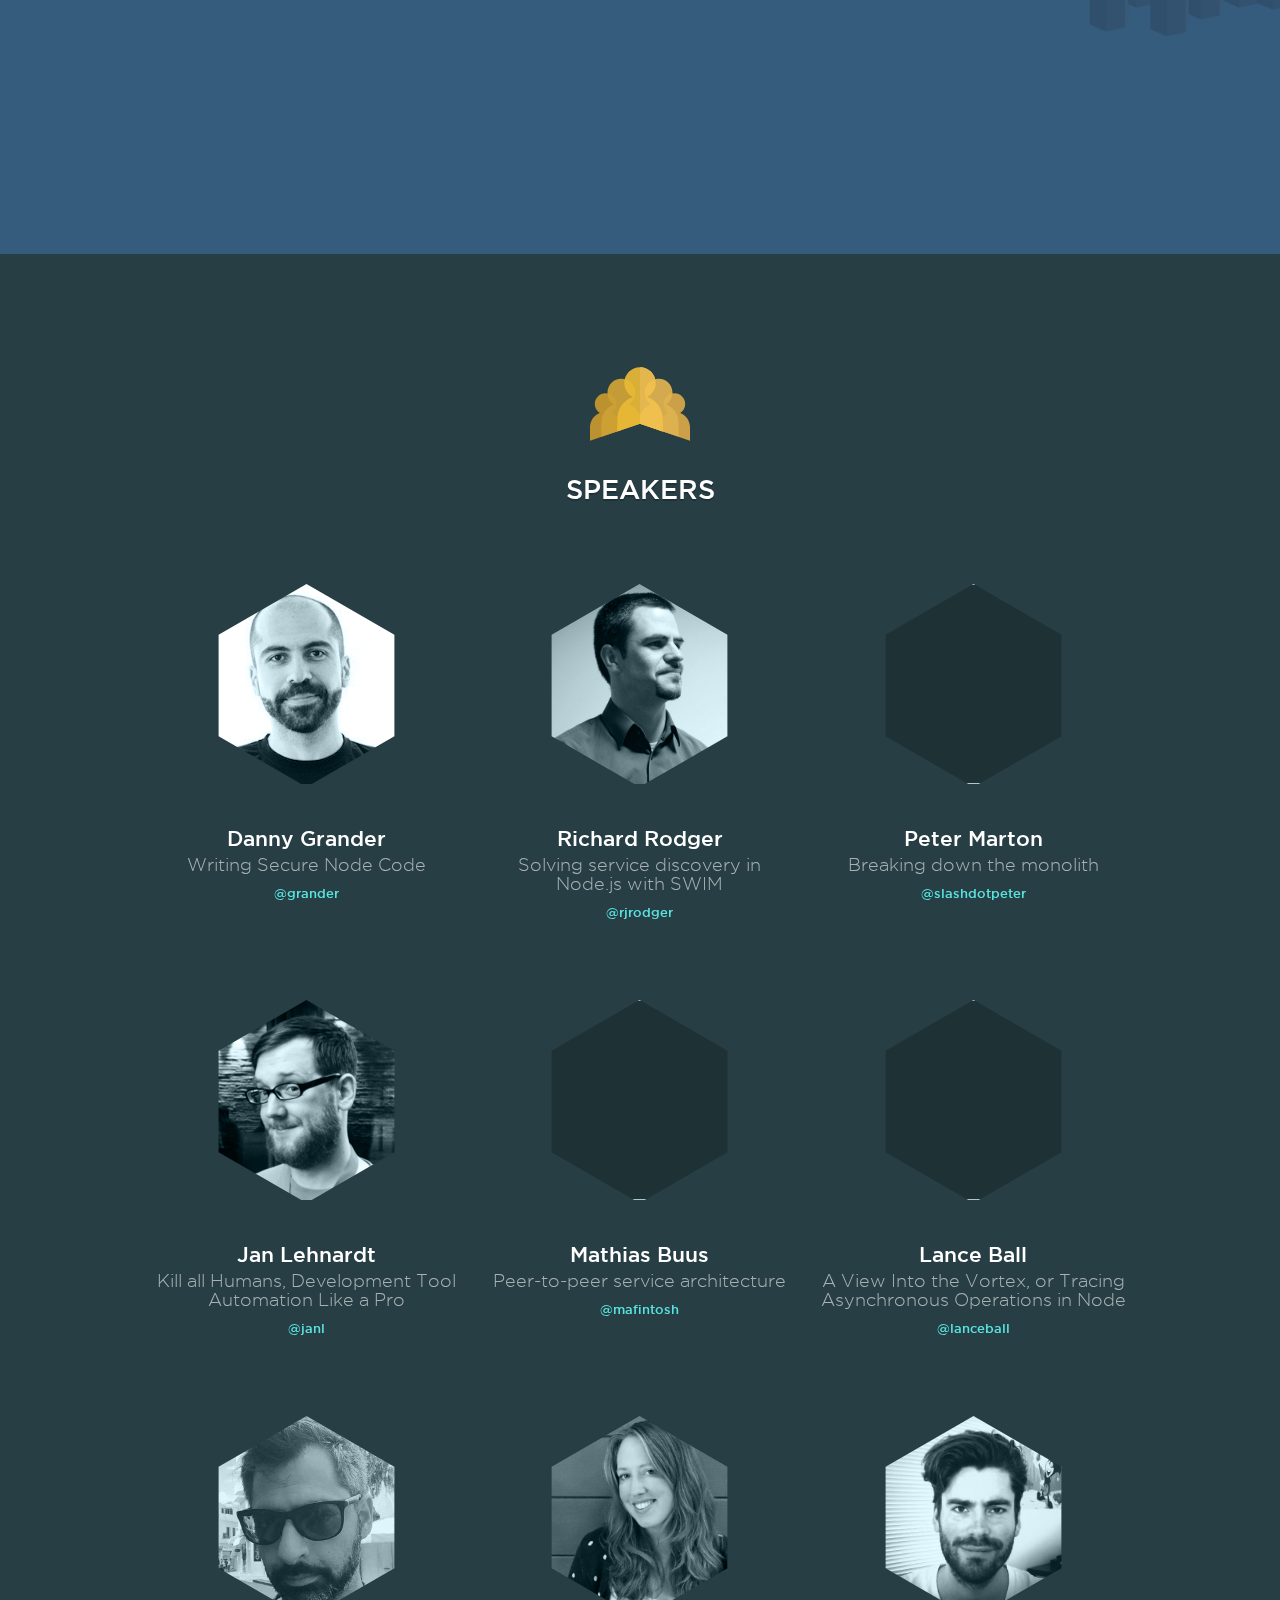
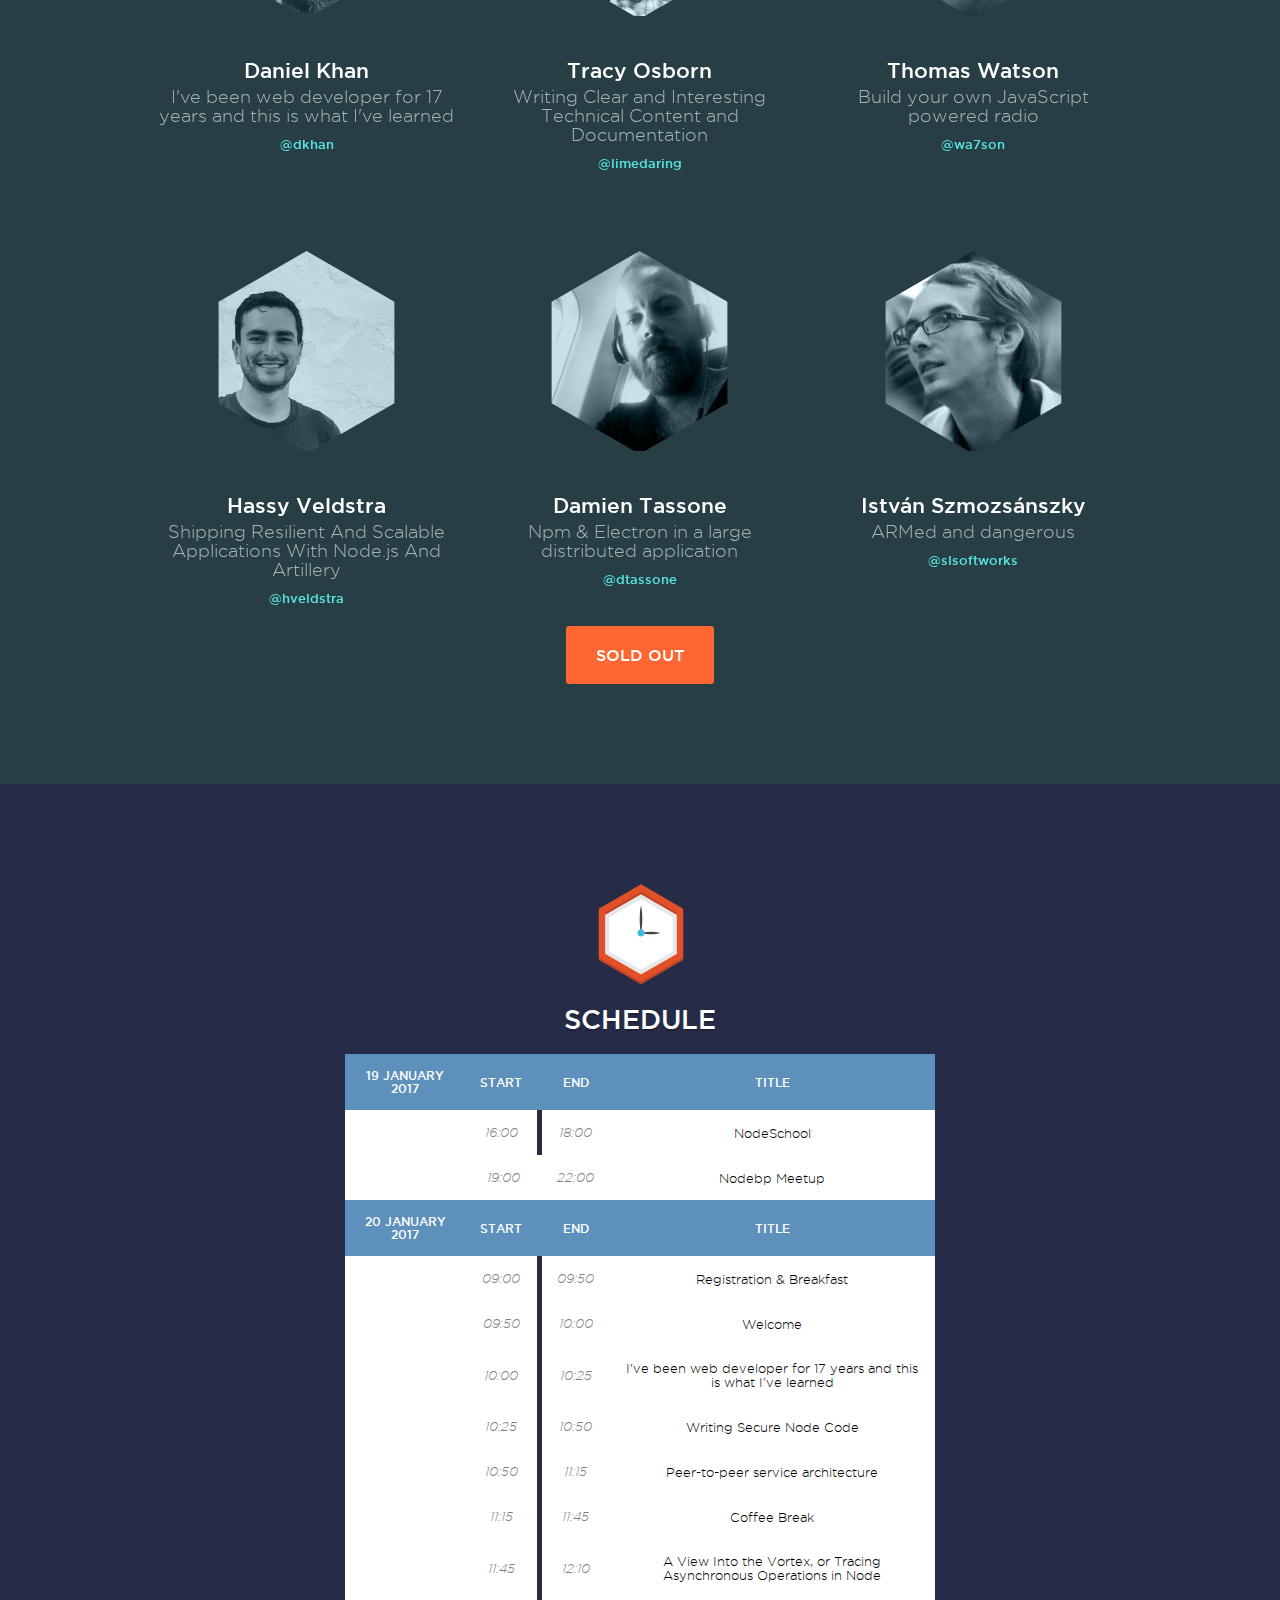
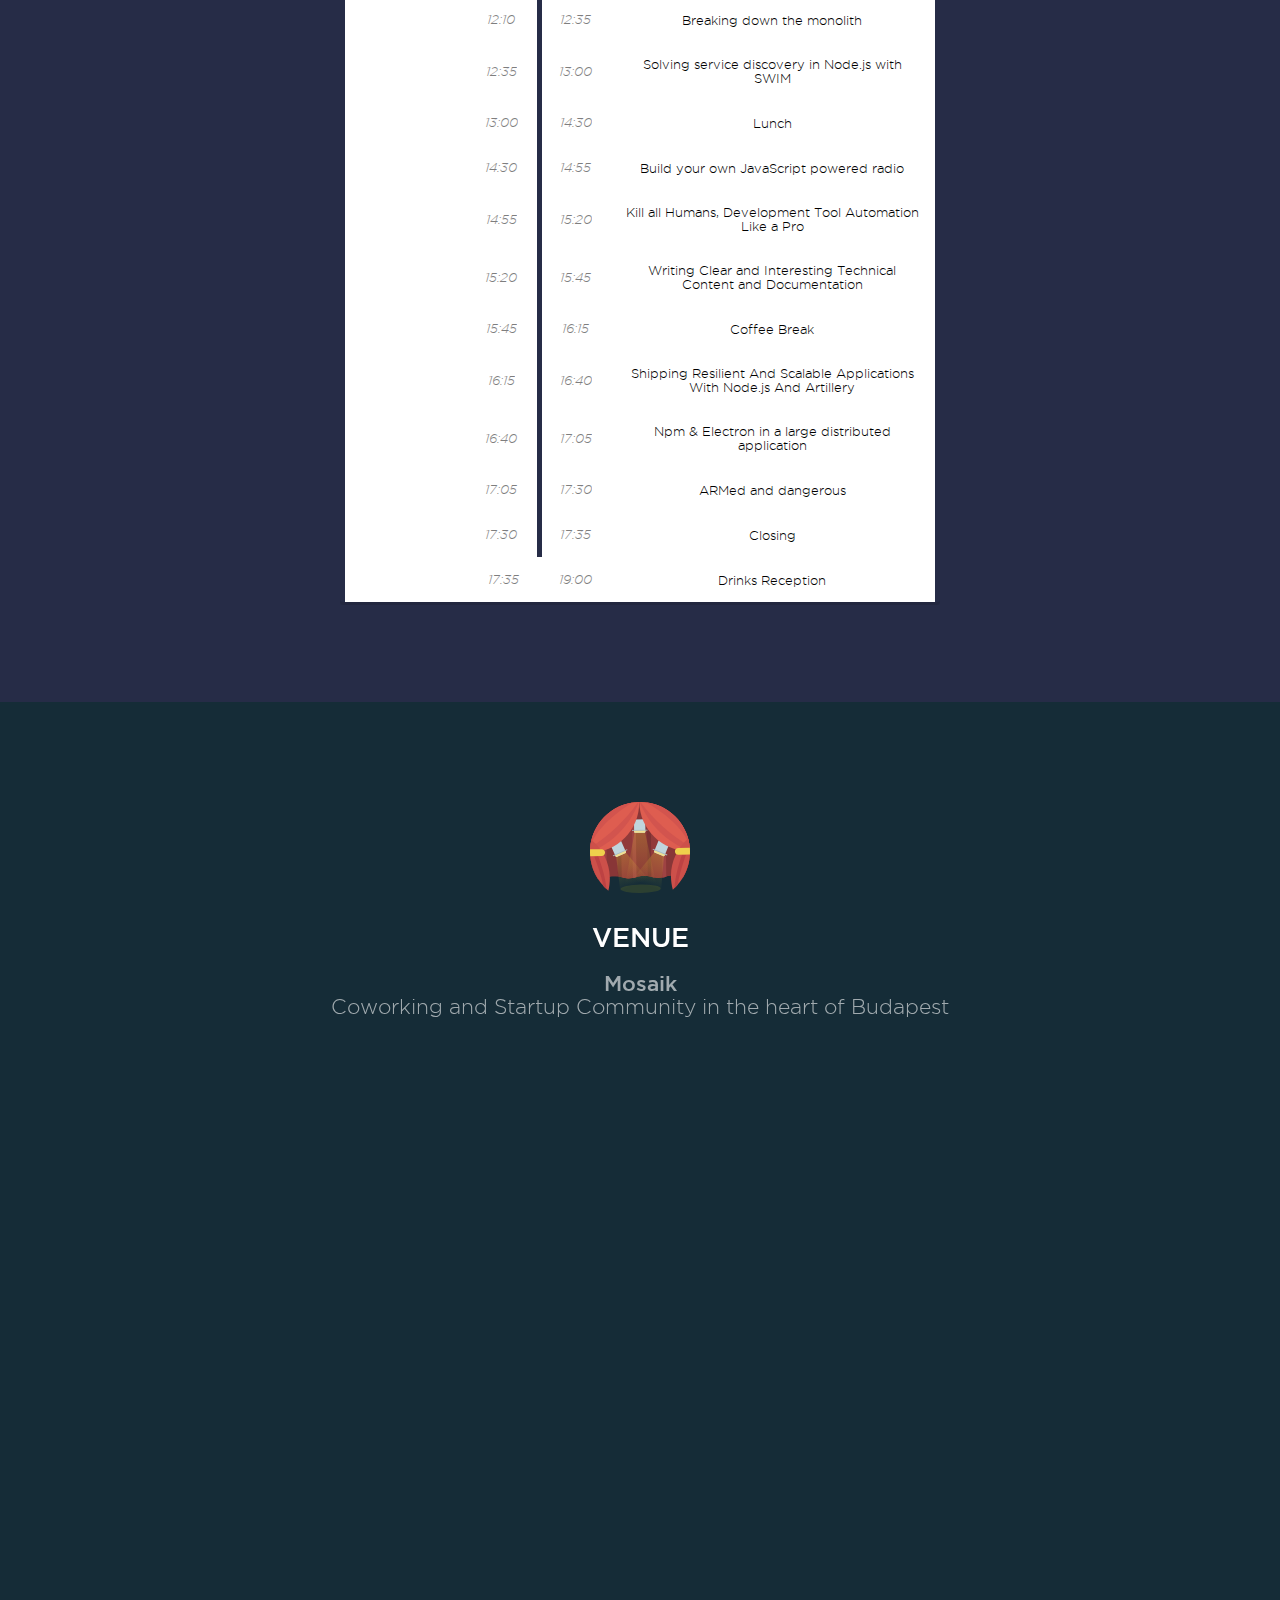
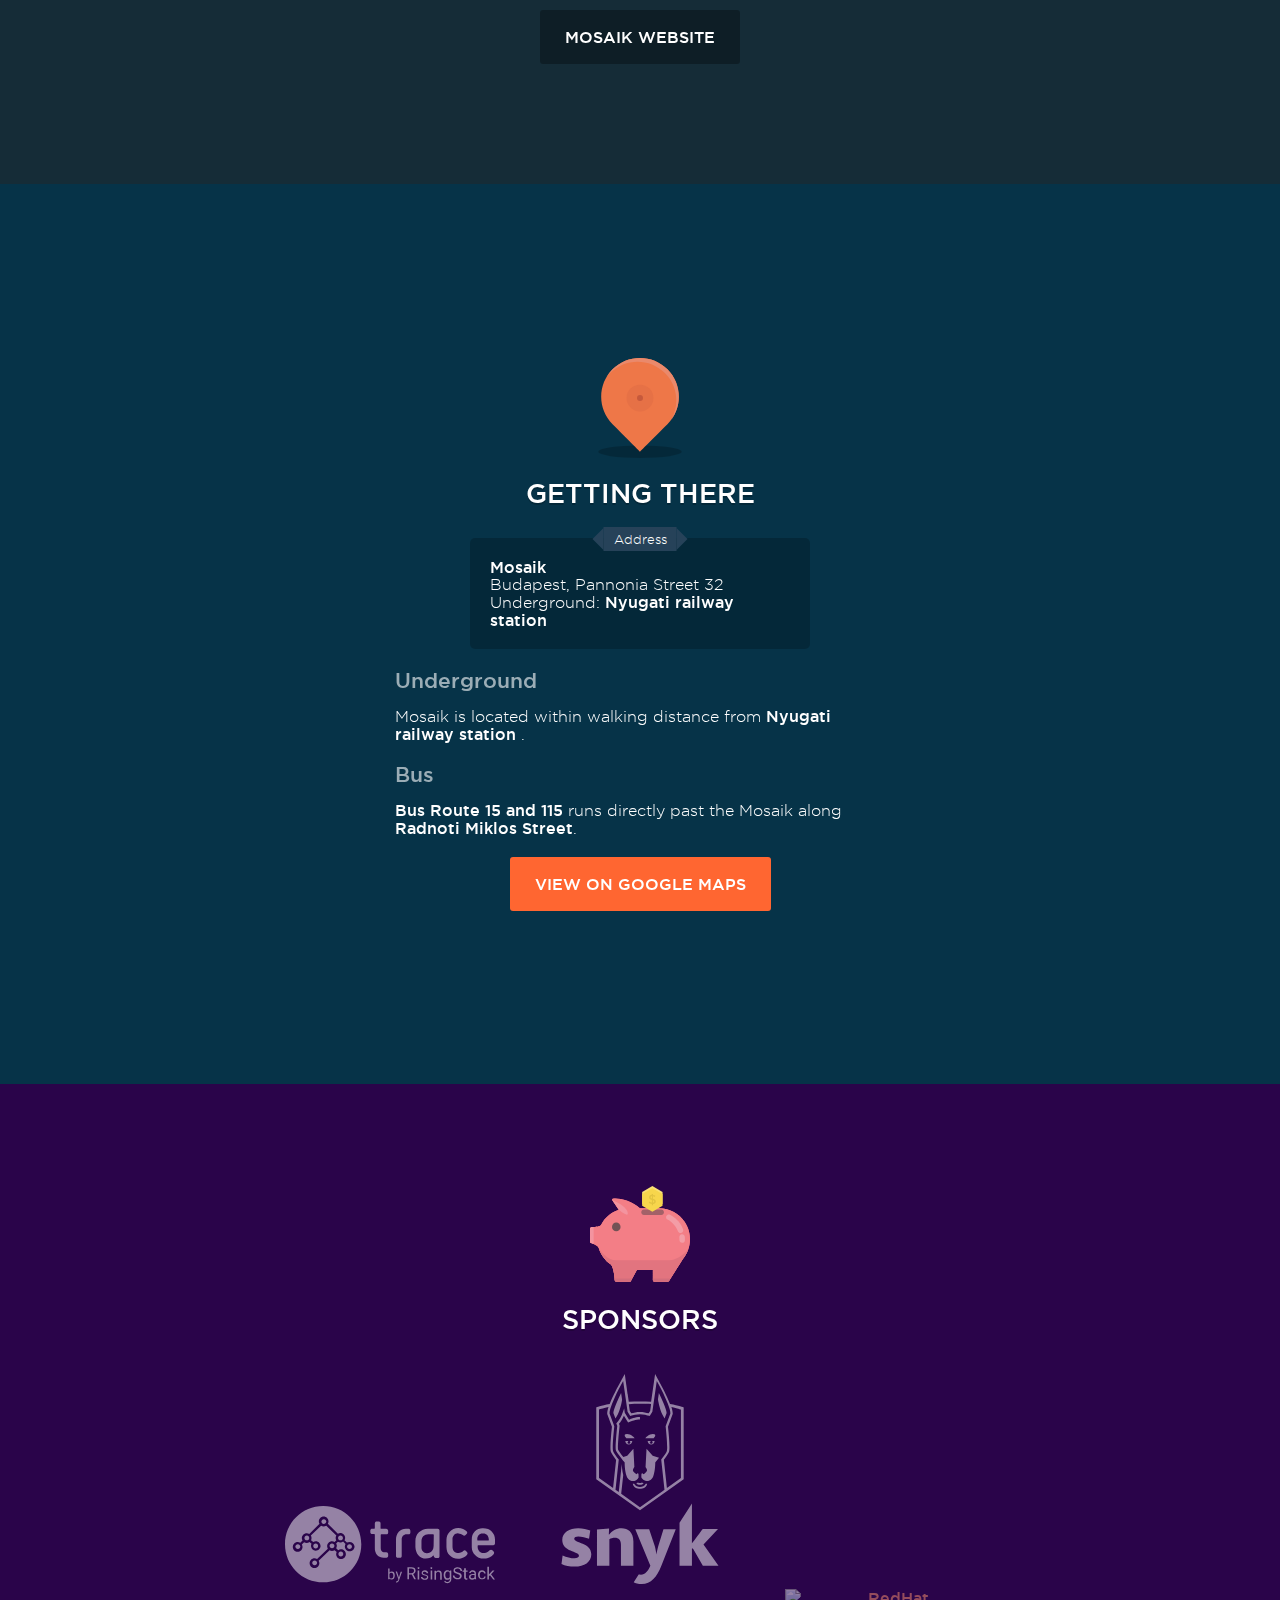
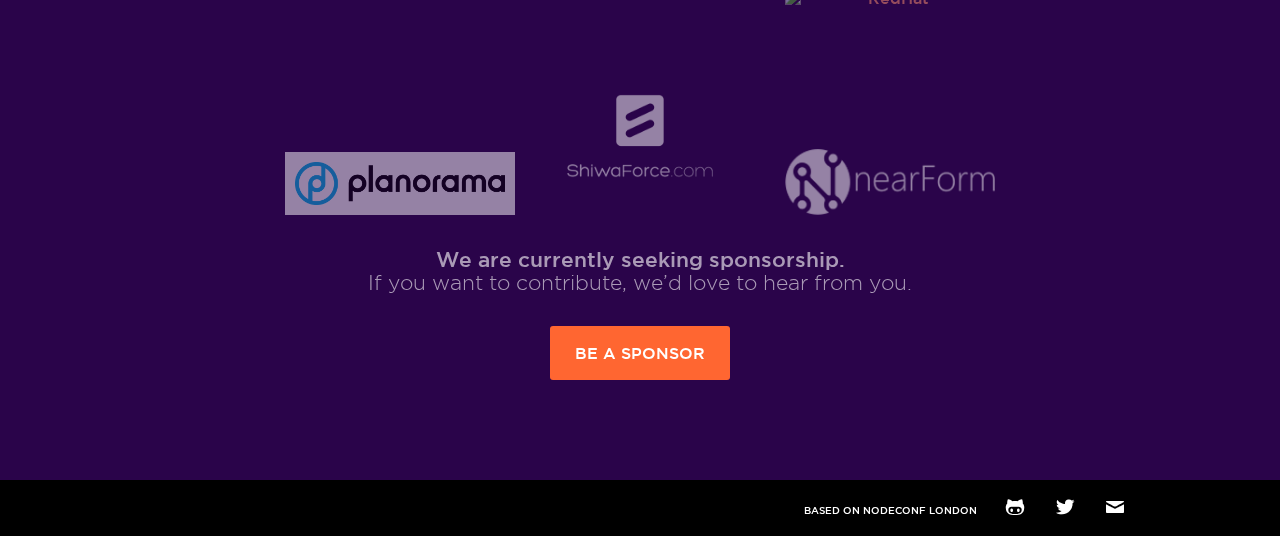
==== commit 4e026969: "feat(speakers): add flaki" ====
--- a/index.html
+++ b/index.html
@@ -1,7 +1,7 @@
 <!DOCTYPE html><html lang="en"><head><link type="text/css" href="/css/styles.css" rel="stylesheet"><meta charset="utf-8"><meta name="fragment" content="!"><meta http-equiv="X-UA-Compatible" content="IE=edge,chrome=1"><meta name="apple-mobile-web-app-capable" content="yes"><meta name="viewport" content="initial-scale=1, maximum-scale=1, user-scalable=no"><meta name="description" content="Your work happiness meter"><meta name="keywords" content="nodejs, javascript, node.js, node, js, budapest, digital, transformation, enterprise, community"><link rel="shortcut icon" href="/assets/icons/favicon.ico" type="image/png"><meta property="og:url" content="http://budapest.nodeconf.com"><meta property="og:type" content="website"><meta property="og:site_name" content="NodeConf Budapest 2017"><meta property="og:title" content="NodeConf Budapest 2017 - 20 January 2017"><meta property="og:description" content="NodeConf Budapest will bring together our industry's enterprise heavyweights, our subject experts and highlight the finest talent Budapest has to offer."><meta property="og:image:width" content="1200"><meta property="og:image:height" content="630"><link href="/assets/icons/iphone.png" rel="apple-touch-icon"><link sizes="76x76" href="/assets/icons/ipad.png" rel="apple-touch-icon"><link sizes="120x120" href="/assets/icons/iphone-retina.png" rel="apple-touch-icon"><link sizes="152x152" href="/assets/icons/ipad-retina.png" rel="apple-touch-icon"><link sizes="192x192" href="/assets/icons/android-hires.png" rel="shortcut icon"><link sizes="96x96" href="/assets/icons/android.png" rel="shortcut icon"><title>NodeConf Budapest 2017</title></head><body><section id="hero" full-height class="center"><div class="page-size"><a title="Nodeconf Logo" href="/" class="logo"><img src="/assets/logo/nodeconf_budapest.svg" class="day"></a><div class="content"><h1>Budapest NodeConf 2017</h1><h2 class="h5">Thu 19 - Fri 20 January, 2017 &bull; Budapest</h2><a href="https://ti.to/risingstack/nodeconf-budapest" target="_blank" class="button primary large">SOLD OUT</a></div><div class="cloud cloud-01"></div><div class="cloud cloud-02"></div><div class="cloud cloud-03"></div><div class="scroll-pointer"></div></div></section><header data-header><div class="page-size"><a href="/" title="NodeConf Logo" class="logo"><img src="/assets/logo/nodeconf.svg" alt="NodeConf"><span>Budapest,&nbsp;2017</span></a><a data-touch-element data-navigation-toggle class="hamburger"><div class="inner"><span></span><span></span><span></span><span></span><span></span><span></span><span></span></div></a><ul data-navigation class="nav"><li><a href="/#hero">Home</a></li><li><a href="/#speakers">Speakers</a></li><li><a href="/#venue">Venue</a></li><li><a href="/#sponsors">Sponsors</a></li><li><a href="/#schedule">Schedule</a></li><li><a href="/code-of-conduct">Code of Conduct</a></li></ul></div></header><section id="event" full-height><div class="page-size"><div class="row"><div class="col-6 copy"><h2>The Event</h2><p class="large">NodeConf Budapest is a one-day <i>(plus a meetup/nodeschool day on the day before)</i>, single-track conference with a laser focus on what people need to know about Node.js.
 <br><br>
 It brings together the sharpest minds from the enterprise with the industry’s leading software development heavyweights and the finest talent that Budapest has to offer.
-</p><h4>Join the Slack Channel</h4><iframe frameBorder="0" width="100px" height="30px" src="https://nodeconfbp-slack.risingstack.com/iframe"></iframe></div><div class="col-6"><div class="illustration"></div></div></div></div></section><section id="speakers" full-height><div class="page-size"><img src="/assets/illustrations/speakers.svg" class="header-illustrator"><h2>Speakers</h2><ul class="speakers-list"><div class='row'><li class="col-4"><div class="avatar-wrap"><img src="assets/photos/speakers/danny_grander.jpg" class="avatar"></div><h4>Danny Grander</h4><h5>Writing Secure Node Code</h5><a href="https://www.twitter.com/grander" target="_blank" class="twitter-handle">@grander</a></li><li class="col-4"><div class="avatar-wrap"><img src="assets/photos/speakers/richard_rodger.jpg" class="avatar"></div><h4>Richard Rodger</h4><h5>Solving service discovery in Node.js with SWIM</h5><a href="https://www.twitter.com/rjrodger" target="_blank" class="twitter-handle">@rjrodger</a></li><li class="col-4"><div class="avatar-wrap"><img src="assets/photos/speakers/peter_marton.jpg" class="avatar"></div><h4>Peter Marton</h4><h5>Breaking down the monolith</h5><a href="https://www.twitter.com/slashdotpeter" target="_blank" class="twitter-handle">@slashdotpeter</a></li></div><div class='row'><li class="col-4"><div class="avatar-wrap"><img src="assets/photos/speakers/jan_lehnardt.jpg" class="avatar"></div><h4>Jan Lehnardt</h4><h5>Kill all Humans, Development Tool Automation Like a Pro</h5><a href="https://www.twitter.com/janl" target="_blank" class="twitter-handle">@janl</a></li><li class="col-4"><div class="avatar-wrap"><img src="assets/photos/speakers/mathias_buus.jpg" class="avatar"></div><h4>Mathias Buus</h4><h5>Peer-to-peer service architecture</h5><a href="https://www.twitter.com/mafintosh" target="_blank" class="twitter-handle">@mafintosh</a></li><li class="col-4"><div class="avatar-wrap"><img src="assets/photos/speakers/lance_ball.png" class="avatar"></div><h4>Lance Ball</h4><h5>A View Into the Vortex, or Tracing Asynchronous Operations in Node</h5><a href="https://www.twitter.com/lanceball" target="_blank" class="twitter-handle">@lanceball</a></li></div><div class='row'><li class="col-4"><div class="avatar-wrap"><img src="assets/photos/speakers/daniel_khan.jpeg" class="avatar"></div><h4>Daniel Khan</h4><h5>I've been web developer for 17 years and this is what I've learned</h5><a href="https://www.twitter.com/dkhan" target="_blank" class="twitter-handle">@dkhan</a></li><li class="col-4"><div class="avatar-wrap"><img src="assets/photos/speakers/tracy_osborn.jpg" class="avatar"></div><h4>Tracy Osborn</h4><h5>Writing Clear and Interesting Technical Content and Documentation</h5><a href="https://www.twitter.com/limedaring" target="_blank" class="twitter-handle">@limedaring</a></li><li class="col-4"><div class="avatar-wrap"><img src="assets/photos/speakers/thomas_watson.jpeg" class="avatar"></div><h4>Thomas Watson</h4><h5>Build your own JavaScript powered radio</h5><a href="https://www.twitter.com/wa7son" target="_blank" class="twitter-handle">@wa7son</a></li></div><div class='row'><li class="col-4"><div class="avatar-wrap"><img src="assets/photos/speakers/hassy_veldstra.jpeg" class="avatar"></div><h4>Hassy Veldstra</h4><h5>Shipping Resilient And Scalable Applications With Node.js And Artillery</h5><a href="https://www.twitter.com/hveldstra" target="_blank" class="twitter-handle">@hveldstra</a></li><li class="col-4"><div class="avatar-wrap"><img src="assets/photos/speakers/damien_tassone.jpeg" class="avatar"></div><h4>Damien Tassone</h4><h5>Npm & Electron in a large distributed application</h5><a href="https://www.twitter.com/dtassone" target="_blank" class="twitter-handle">@dtassone</a></li></ul><a href="https://ti.to/risingstack/nodeconf-budapest" target="_blank" class="button primary large">SOLD OUT</a></div></section><section id="schedule" full-height><div class="page-size"><img src="/assets/illustrations/schedule.svg" class="header-illustrator"><h2 class="center">Schedule</h2><table><thead><tr><th class="start">19 January 2017</th><th class="start">Start</th><th class="end">End</th><th class="title">Title</th></tr></thead><tbody><tr><td></td><td class="start">16:00</td><td class="end">18:00</td><td class="title">NodeSchool</td></tr><tr><td></td><td class="start">19:00</td><td class="end">22:00</td><td class="title">Nodebp Meetup</td></tr></tbody><thead><tr><th class="start">20 January 2017</th><th class="start">Start</th><th class="end">End</th><th class="title">Title</th></tr></thead><tbody><tr><td></td><td class="start">09:00</td><td class="end">09:50</td><td class="title">Registration & Breakfast</td></tr><tr><td></td><td class="start">09:50</td><td class="end">10:00</td><td class="title">Welcome</td></tr><tr><td></td><td class="start">10:00</td><td class="end">10:25</td><td class="title">I've been web developer for 17 years and this is what I've learned</td></tr><tr><td></td><td class="start">10:25</td><td class="end">10:50</td><td class="title">Writing Secure Node Code</td></tr><tr><td></td><td class="start">10:50</td><td class="end">11:15</td><td class="title">Peer-to-peer service architecture</td></tr><tr><td></td><td class="start">11:15</td><td class="end">11:45</td><td class="title">Coffee Break</td></tr><tr><td></td><td class="start">11:45</td><td class="end">12:10</td><td class="title">A View Into the Vortex, or Tracing Asynchronous Operations in Node</td></tr><tr><td></td><td class="start">12:10</td><td class="end">12:35</td><td class="title">Breaking down the monolith</td></tr><tr><td></td><td class="start">12:35</td><td class="end">13:00</td><td class="title">Solving service discovery in Node.js with SWIM</td></tr><tr><td></td><td class="start">13:00</td><td class="end">14:30</td><td class="title">Lunch</td></tr><tr><td></td><td class="start">14:30</td><td class="end">14:55</td><td class="title">Build your own JavaScript powered radio</td></tr><tr><td></td><td class="start">14:55</td><td class="end">15:20</td><td class="title">Kill all Humans, Development Tool Automation Like a Pro</td></tr><tr><td></td><td class="start">15:20</td><td class="end">15:45</td><td class="title">Writing Clear and Interesting Technical Content and Documentation</td></tr><tr><td></td><td class="start">15:45</td><td class="end">16:15</td><td class="title">Coffee Break</td></tr><tr><td></td><td class="start">16:15</td><td class="end">16:40</td><td class="title">Shipping Resilient And Scalable Applications With Node.js And Artillery</td></tr><tr><td></td><td class="start">16:40</td><td class="end">17:05</td><td class="title">Npm & Electron in a large distributed application</td></tr><tr><td></td><td class="start">17:30</td><td class="end">17:35</td><td class="title">Closing</td></tr><tr><td></td><td class="start">17:35</td><td class="end">19:00</td><td class="title">Drinks Reception</td></tr></tbody></table></div></section><section id="venue" full-height><div class="page-size"><img src="/assets/illustrations/venue.svg" class="header-illustrator"><h2 class="center">Venue</h2><div class="row"><div class="col-8 off-2"><h4 class="center">Mosaik<div class="normal">Coworking and Startup Community in the heart of Budapest</div></h4><br><ul class="photos"><li class="main"><a href="http://mosaik.space" target="_blank" class="photo-venue photo-venue-01"></a></li><div class="row"><li class="col-4"><a href="http://mosaik.space" target="_blank" class="photo-venue photo-venue-02"></a></li><li class="col-4"><a href="http://mosaik.space" target="_blank" class="photo-venue photo-venue-03"></a></li><li class="col-4"><a href="http://mosaik.space" target="_blank" class="photo-venue photo-venue-04"></a></li></div></ul><div class="center"><a href="http://mosaik.space" target="_blank" class="button">Mosaik Website</a></div></div></div></div></section><section id="getting-there" full-height><div class="page-size"><img src="/assets/illustrations/getting-there.svg" class="header-illustrator"><h2 class="center">Getting there</h2><div class="box contained"><div class="hex-badge top">Address</div><strong>Mosaik</strong><br>Budapest, Pannonia Street 32 <br>Underground: <strong>Nyugati railway station</strong></div><div class="row get-there"><div class="col-6 off-3"><h4>Underground</h4><p>Mosaik is located within walking distance from <strong>Nyugati railway station </strong>.</p><h4>Bus</h4><p><strong>Bus Route 15 and 115 </strong>runs directly past the Mosaik along <strong>Radnoti Miklos Street</strong>.</p></div></div><div class="center"><a href="https://www.google.com/maps/place/Mosaik/@47.5064987,19.0443732,15z/data=!4m23!1m17!4m16!1m6!1m2!1s0x4741dc41b415dbf1:0xa8d003cf7d78427!2zRGXDoWsgRmVyZW5jIHTDqXI!2m2!1d19.053964!2d47.497617!1m6!1m2!1s0x4741dc0916a2b5ef:0xded58bb56828adad!2sBudapest,+Mosaik,+Pann%C3%B3nia+u.+32,+1136!2m2!1d19.0530335!2d47.5155651!3e3!5i2!3m4!1s0x4741dc0916a2b5ef:0xded58bb56828adad!8m2!3d47.5155651!4d19.0530335?hl=en" target="_blank" class="button primary">View on Google Maps</a></div></div></section><section id="sponsors" full-height><div class="page-size"><img src="/assets/illustrations/sponsors.svg" class="header-illustrator"><h2>Sponsors</h2><div class="sponsors-row"><ul class="sponsors-list"><li><a href="https://trace.risingstack.com" target="_blank"><img src="/assets/logo/trace-white.svg" alt="Trace"></a></li><li><a href="http://www.snyk.io" target="_blank"><img src="/assets/logo/snyk-white.svg" alt="Snyk"></a></li><li><a href="https://redhat.com" target="_blank"><img src="/assets/logo/redhat-white.png" alt="RedHat"></a></li></ul></div><div class="sponsors-row"><ul class="sponsors-list"><li><a href="http://www.planorama.com/" target="_blank"><img src="/assets/logo/planorama.png" style="padding: 10px; background: #fff;" alt="Planorama"></a></li><li><a href="https://www.shiwaforce.com/en/" target="_blank"><img src="/assets/logo/shiwaforce.png" alt="ShiwaForce"></a></li><li><a href="http://www.nearform.com" target="_blank"><img src="/assets/logo/nearform.png" alt="nearForm"></a></li></ul></div><h4 class="center">We are currently seeking sponsorship.<div class="normal">If you want to contribute, we’d love to hear from you.</div></h4><br><a href="mailto:gergely@risingstack.com?Subject=NodeConf%20Budapest%202017%20-%20Sponsorship" class="button center primary">Be a Sponsor</a></div></section><footer><div class="page-size"><ul class="links"><li><a href="https://github.com/tancredi/nodeconf-london-2016" alt="Fork on Github" target="_blank" class="fork-of-london">Based on NodeConf London</a></li><li><a href="https://github.com/risingstack/nodeconf-budapest-2017" alt="Fork on Github" target="_blank" class="contact-github"><i class="icon-github"></i><span>Fork Us</span></a></li><li><a href="https://twitter.com/nodeconfbp" alt="Twitter" target="_blank" class="contact-twitter"><i class="icon-twitter"></i><span>@nodeconfbp</span></a></li><li><a href="mailto:nodeconf@risingstack.com?Subject=NodeConf%20London%202017%20-%20Enquiry" alt="Email" target="_blank" class="contact-email"><i class="icon-mail"></i><span>Contact Us</span></a></li></ul></div></footer><script type="text/javascript" src="/js/index.js"></script><script type="text/javascript">(function(i,s,o,g,r,a,m){i['GoogleAnalyticsObject']=r;i[r]=i[r]||function(){
+</p><h4>Join the Slack Channel</h4><iframe frameBorder="0" width="100px" height="30px" src="https://nodeconfbp-slack.risingstack.com/iframe"></iframe></div><div class="col-6"><div class="illustration"></div></div></div></div></section><section id="speakers" full-height><div class="page-size"><img src="/assets/illustrations/speakers.svg" class="header-illustrator"><h2>Speakers</h2><ul class="speakers-list"><div class='row'><li class="col-4"><div class="avatar-wrap"><img src="assets/photos/speakers/danny_grander.jpg" class="avatar"></div><h4>Danny Grander</h4><h5>Writing Secure Node Code</h5><a href="https://www.twitter.com/grander" target="_blank" class="twitter-handle">@grander</a></li><li class="col-4"><div class="avatar-wrap"><img src="assets/photos/speakers/richard_rodger.jpg" class="avatar"></div><h4>Richard Rodger</h4><h5>Solving service discovery in Node.js with SWIM</h5><a href="https://www.twitter.com/rjrodger" target="_blank" class="twitter-handle">@rjrodger</a></li><li class="col-4"><div class="avatar-wrap"><img src="assets/photos/speakers/peter_marton.jpg" class="avatar"></div><h4>Peter Marton</h4><h5>Breaking down the monolith</h5><a href="https://www.twitter.com/slashdotpeter" target="_blank" class="twitter-handle">@slashdotpeter</a></li></div><div class='row'><li class="col-4"><div class="avatar-wrap"><img src="assets/photos/speakers/jan_lehnardt.jpg" class="avatar"></div><h4>Jan Lehnardt</h4><h5>Kill all Humans, Development Tool Automation Like a Pro</h5><a href="https://www.twitter.com/janl" target="_blank" class="twitter-handle">@janl</a></li><li class="col-4"><div class="avatar-wrap"><img src="assets/photos/speakers/mathias_buus.jpg" class="avatar"></div><h4>Mathias Buus</h4><h5>Peer-to-peer service architecture</h5><a href="https://www.twitter.com/mafintosh" target="_blank" class="twitter-handle">@mafintosh</a></li><li class="col-4"><div class="avatar-wrap"><img src="assets/photos/speakers/lance_ball.png" class="avatar"></div><h4>Lance Ball</h4><h5>A View Into the Vortex, or Tracing Asynchronous Operations in Node</h5><a href="https://www.twitter.com/lanceball" target="_blank" class="twitter-handle">@lanceball</a></li></div><div class='row'><li class="col-4"><div class="avatar-wrap"><img src="assets/photos/speakers/daniel_khan.jpeg" class="avatar"></div><h4>Daniel Khan</h4><h5>I've been web developer for 17 years and this is what I've learned</h5><a href="https://www.twitter.com/dkhan" target="_blank" class="twitter-handle">@dkhan</a></li><li class="col-4"><div class="avatar-wrap"><img src="assets/photos/speakers/tracy_osborn.jpg" class="avatar"></div><h4>Tracy Osborn</h4><h5>Writing Clear and Interesting Technical Content and Documentation</h5><a href="https://www.twitter.com/limedaring" target="_blank" class="twitter-handle">@limedaring</a></li><li class="col-4"><div class="avatar-wrap"><img src="assets/photos/speakers/thomas_watson.jpeg" class="avatar"></div><h4>Thomas Watson</h4><h5>Build your own JavaScript powered radio</h5><a href="https://www.twitter.com/wa7son" target="_blank" class="twitter-handle">@wa7son</a></li></div><div class='row'><li class="col-4"><div class="avatar-wrap"><img src="assets/photos/speakers/hassy_veldstra.jpeg" class="avatar"></div><h4>Hassy Veldstra</h4><h5>Shipping Resilient And Scalable Applications With Node.js And Artillery</h5><a href="https://www.twitter.com/hveldstra" target="_blank" class="twitter-handle">@hveldstra</a></li><li class="col-4"><div class="avatar-wrap"><img src="assets/photos/speakers/damien_tassone.jpeg" class="avatar"></div><h4>Damien Tassone</h4><h5>Npm & Electron in a large distributed application</h5><a href="https://www.twitter.com/dtassone" target="_blank" class="twitter-handle">@dtassone</a></li><li class="col-4"><div class="avatar-wrap"><img src="assets/photos/speakers/flaki.jpeg" class="avatar"></div><h4>István Szmozsánszky</h4><h5>ARMed and dangerous</h5><a href="https://www.twitter.com/slsoftworks" target="_blank" class="twitter-handle">@slsoftworks</a></li></ul><a href="https://ti.to/risingstack/nodeconf-budapest" target="_blank" class="button primary large">SOLD OUT</a></div></section><section id="schedule" full-height><div class="page-size"><img src="/assets/illustrations/schedule.svg" class="header-illustrator"><h2 class="center">Schedule</h2><table><thead><tr><th class="start">19 January 2017</th><th class="start">Start</th><th class="end">End</th><th class="title">Title</th></tr></thead><tbody><tr><td></td><td class="start">16:00</td><td class="end">18:00</td><td class="title">NodeSchool</td></tr><tr><td></td><td class="start">19:00</td><td class="end">22:00</td><td class="title">Nodebp Meetup</td></tr></tbody><thead><tr><th class="start">20 January 2017</th><th class="start">Start</th><th class="end">End</th><th class="title">Title</th></tr></thead><tbody><tr><td></td><td class="start">09:00</td><td class="end">09:50</td><td class="title">Registration & Breakfast</td></tr><tr><td></td><td class="start">09:50</td><td class="end">10:00</td><td class="title">Welcome</td></tr><tr><td></td><td class="start">10:00</td><td class="end">10:25</td><td class="title">I've been web developer for 17 years and this is what I've learned</td></tr><tr><td></td><td class="start">10:25</td><td class="end">10:50</td><td class="title">Writing Secure Node Code</td></tr><tr><td></td><td class="start">10:50</td><td class="end">11:15</td><td class="title">Peer-to-peer service architecture</td></tr><tr><td></td><td class="start">11:15</td><td class="end">11:45</td><td class="title">Coffee Break</td></tr><tr><td></td><td class="start">11:45</td><td class="end">12:10</td><td class="title">A View Into the Vortex, or Tracing Asynchronous Operations in Node</td></tr><tr><td></td><td class="start">12:10</td><td class="end">12:35</td><td class="title">Breaking down the monolith</td></tr><tr><td></td><td class="start">12:35</td><td class="end">13:00</td><td class="title">Solving service discovery in Node.js with SWIM</td></tr><tr><td></td><td class="start">13:00</td><td class="end">14:30</td><td class="title">Lunch</td></tr><tr><td></td><td class="start">14:30</td><td class="end">14:55</td><td class="title">Build your own JavaScript powered radio</td></tr><tr><td></td><td class="start">14:55</td><td class="end">15:20</td><td class="title">Kill all Humans, Development Tool Automation Like a Pro</td></tr><tr><td></td><td class="start">15:20</td><td class="end">15:45</td><td class="title">Writing Clear and Interesting Technical Content and Documentation</td></tr><tr><td></td><td class="start">15:45</td><td class="end">16:15</td><td class="title">Coffee Break</td></tr><tr><td></td><td class="start">16:15</td><td class="end">16:40</td><td class="title">Shipping Resilient And Scalable Applications With Node.js And Artillery</td></tr><tr><td></td><td class="start">16:40</td><td class="end">17:05</td><td class="title">Npm & Electron in a large distributed application</td></tr><tr><td></td><td class="start">17:05</td><td class="end">17:30</td><td class="title">ARMed and dangerous</td></tr><tr><td></td><td class="start">17:30</td><td class="end">17:35</td><td class="title">Closing</td></tr><tr><td></td><td class="start">17:35</td><td class="end">19:00</td><td class="title">Drinks Reception</td></tr></tbody></table></div></section><section id="venue" full-height><div class="page-size"><img src="/assets/illustrations/venue.svg" class="header-illustrator"><h2 class="center">Venue</h2><div class="row"><div class="col-8 off-2"><h4 class="center">Mosaik<div class="normal">Coworking and Startup Community in the heart of Budapest</div></h4><br><ul class="photos"><li class="main"><a href="http://mosaik.space" target="_blank" class="photo-venue photo-venue-01"></a></li><div class="row"><li class="col-4"><a href="http://mosaik.space" target="_blank" class="photo-venue photo-venue-02"></a></li><li class="col-4"><a href="http://mosaik.space" target="_blank" class="photo-venue photo-venue-03"></a></li><li class="col-4"><a href="http://mosaik.space" target="_blank" class="photo-venue photo-venue-04"></a></li></div></ul><div class="center"><a href="http://mosaik.space" target="_blank" class="button">Mosaik Website</a></div></div></div></div></section><section id="getting-there" full-height><div class="page-size"><img src="/assets/illustrations/getting-there.svg" class="header-illustrator"><h2 class="center">Getting there</h2><div class="box contained"><div class="hex-badge top">Address</div><strong>Mosaik</strong><br>Budapest, Pannonia Street 32 <br>Underground: <strong>Nyugati railway station</strong></div><div class="row get-there"><div class="col-6 off-3"><h4>Underground</h4><p>Mosaik is located within walking distance from <strong>Nyugati railway station </strong>.</p><h4>Bus</h4><p><strong>Bus Route 15 and 115 </strong>runs directly past the Mosaik along <strong>Radnoti Miklos Street</strong>.</p></div></div><div class="center"><a href="https://www.google.com/maps/place/Mosaik/@47.5064987,19.0443732,15z/data=!4m23!1m17!4m16!1m6!1m2!1s0x4741dc41b415dbf1:0xa8d003cf7d78427!2zRGXDoWsgRmVyZW5jIHTDqXI!2m2!1d19.053964!2d47.497617!1m6!1m2!1s0x4741dc0916a2b5ef:0xded58bb56828adad!2sBudapest,+Mosaik,+Pann%C3%B3nia+u.+32,+1136!2m2!1d19.0530335!2d47.5155651!3e3!5i2!3m4!1s0x4741dc0916a2b5ef:0xded58bb56828adad!8m2!3d47.5155651!4d19.0530335?hl=en" target="_blank" class="button primary">View on Google Maps</a></div></div></section><section id="sponsors" full-height><div class="page-size"><img src="/assets/illustrations/sponsors.svg" class="header-illustrator"><h2>Sponsors</h2><div class="sponsors-row"><ul class="sponsors-list"><li><a href="https://trace.risingstack.com" target="_blank"><img src="/assets/logo/trace-white.svg" alt="Trace"></a></li><li><a href="http://www.snyk.io" target="_blank"><img src="/assets/logo/snyk-white.svg" alt="Snyk"></a></li><li><a href="https://redhat.com" target="_blank"><img src="/assets/logo/redhat-white.png" alt="RedHat"></a></li></ul></div><div class="sponsors-row"><ul class="sponsors-list"><li><a href="http://www.planorama.com/" target="_blank"><img src="/assets/logo/planorama.png" style="padding: 10px; background: #fff;" alt="Planorama"></a></li><li><a href="https://www.shiwaforce.com/en/" target="_blank"><img src="/assets/logo/shiwaforce.png" alt="ShiwaForce"></a></li><li><a href="http://www.nearform.com" target="_blank"><img src="/assets/logo/nearform.png" alt="nearForm"></a></li></ul></div><h4 class="center">We are currently seeking sponsorship.<div class="normal">If you want to contribute, we’d love to hear from you.</div></h4><br><a href="mailto:gergely@risingstack.com?Subject=NodeConf%20Budapest%202017%20-%20Sponsorship" class="button center primary">Be a Sponsor</a></div></section><footer><div class="page-size"><ul class="links"><li><a href="https://github.com/tancredi/nodeconf-london-2016" alt="Fork on Github" target="_blank" class="fork-of-london">Based on NodeConf London</a></li><li><a href="https://github.com/risingstack/nodeconf-budapest-2017" alt="Fork on Github" target="_blank" class="contact-github"><i class="icon-github"></i><span>Fork Us</span></a></li><li><a href="https://twitter.com/nodeconfbp" alt="Twitter" target="_blank" class="contact-twitter"><i class="icon-twitter"></i><span>@nodeconfbp</span></a></li><li><a href="mailto:nodeconf@risingstack.com?Subject=NodeConf%20London%202017%20-%20Enquiry" alt="Email" target="_blank" class="contact-email"><i class="icon-mail"></i><span>Contact Us</span></a></li></ul></div></footer><script type="text/javascript" src="/js/index.js"></script><script type="text/javascript">(function(i,s,o,g,r,a,m){i['GoogleAnalyticsObject']=r;i[r]=i[r]||function(){
 (i[r].q=i[r].q||[]).push(arguments)},i[r].l=1*new Date();a=s.createElement(o),
 m=s.getElementsByTagName(o)[0];a.async=1;a.src=g;m.parentNode.insertBefore(a,m)
 })(window,document,'script','//www.google-analytics.com/analytics.js','ga');
